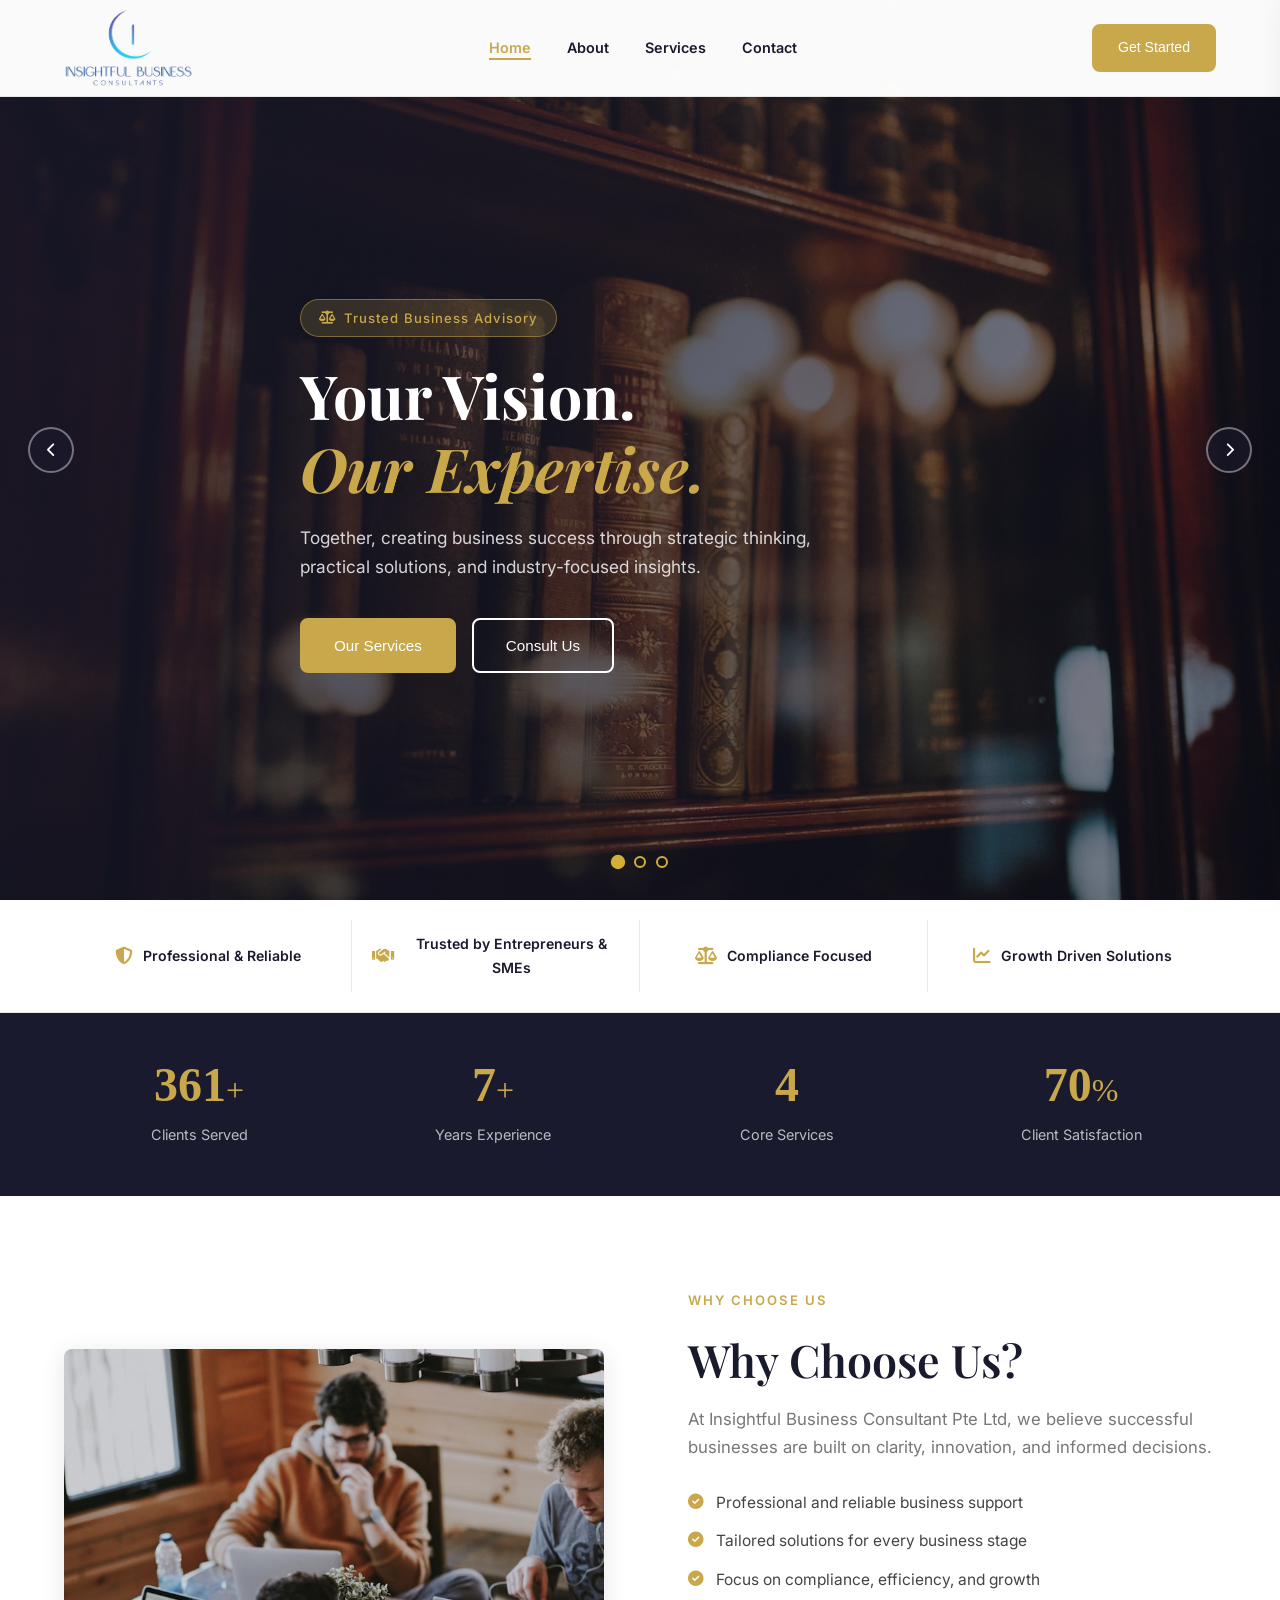
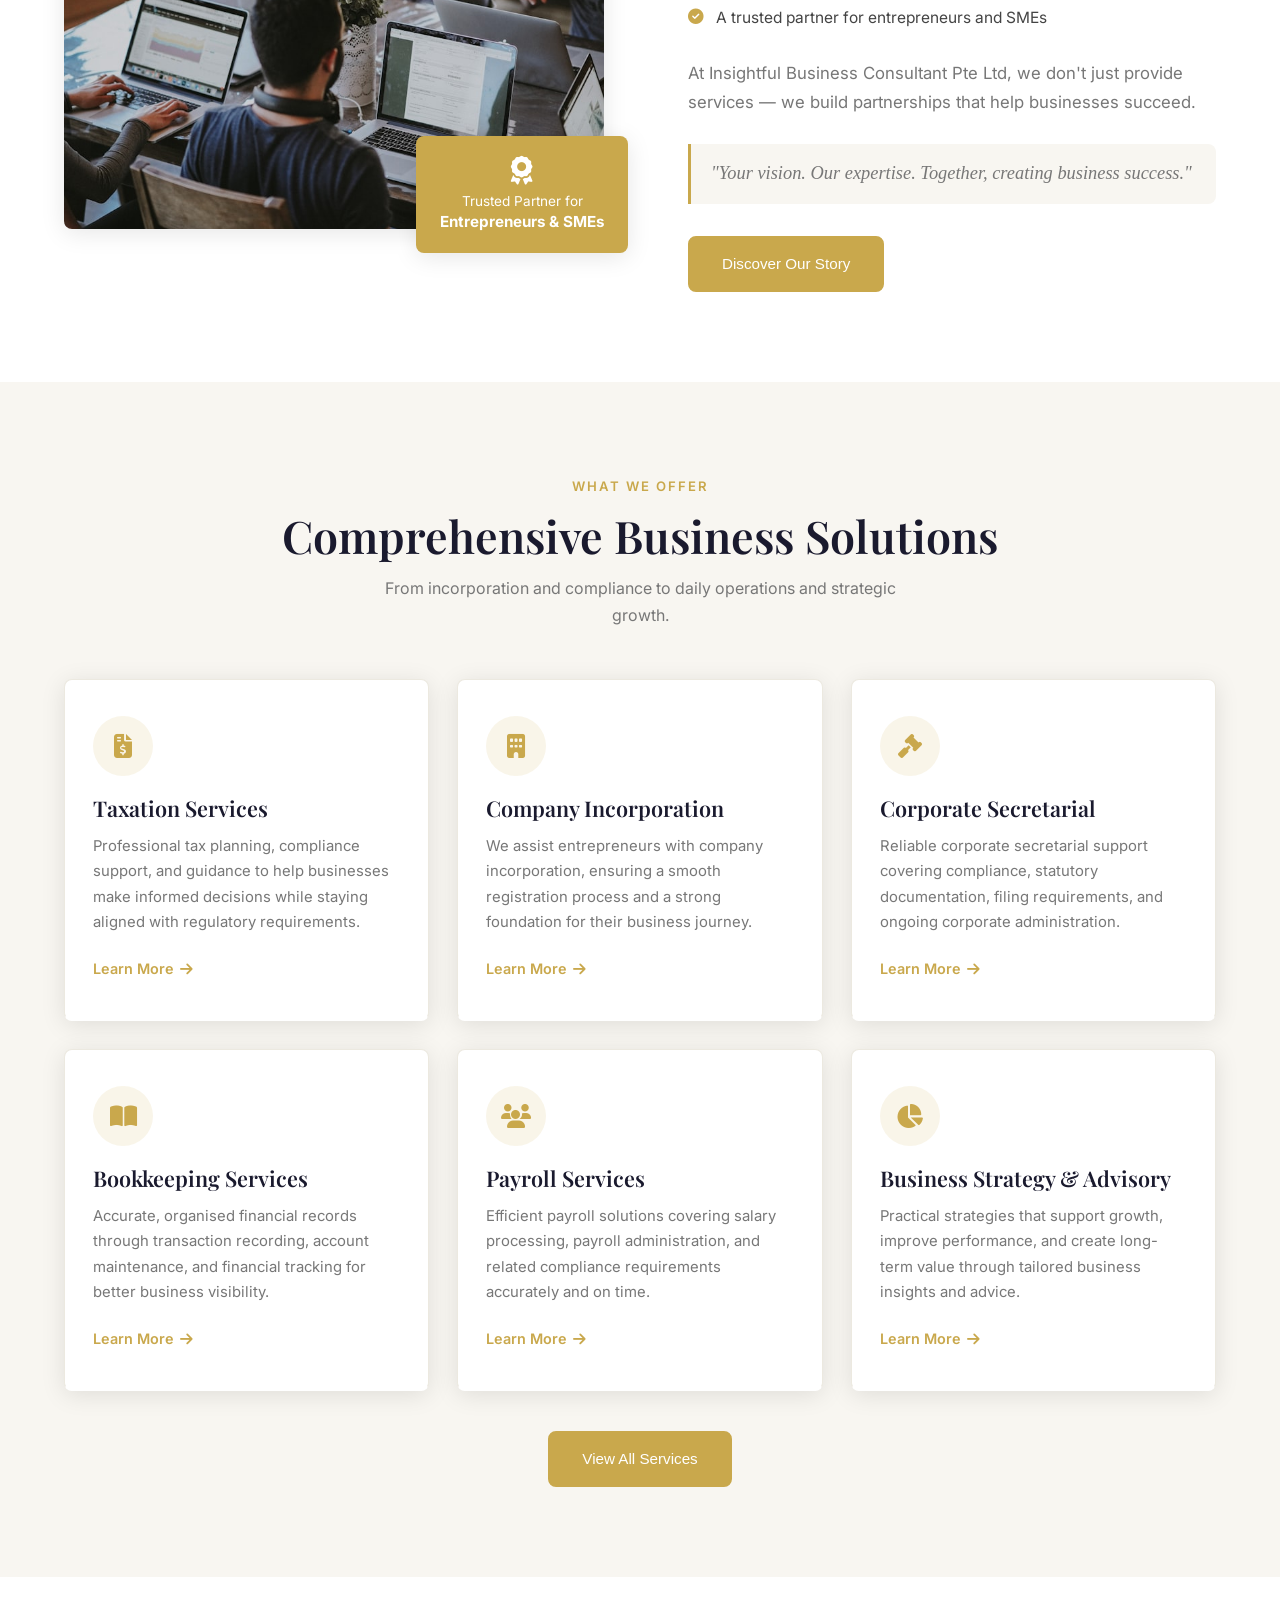
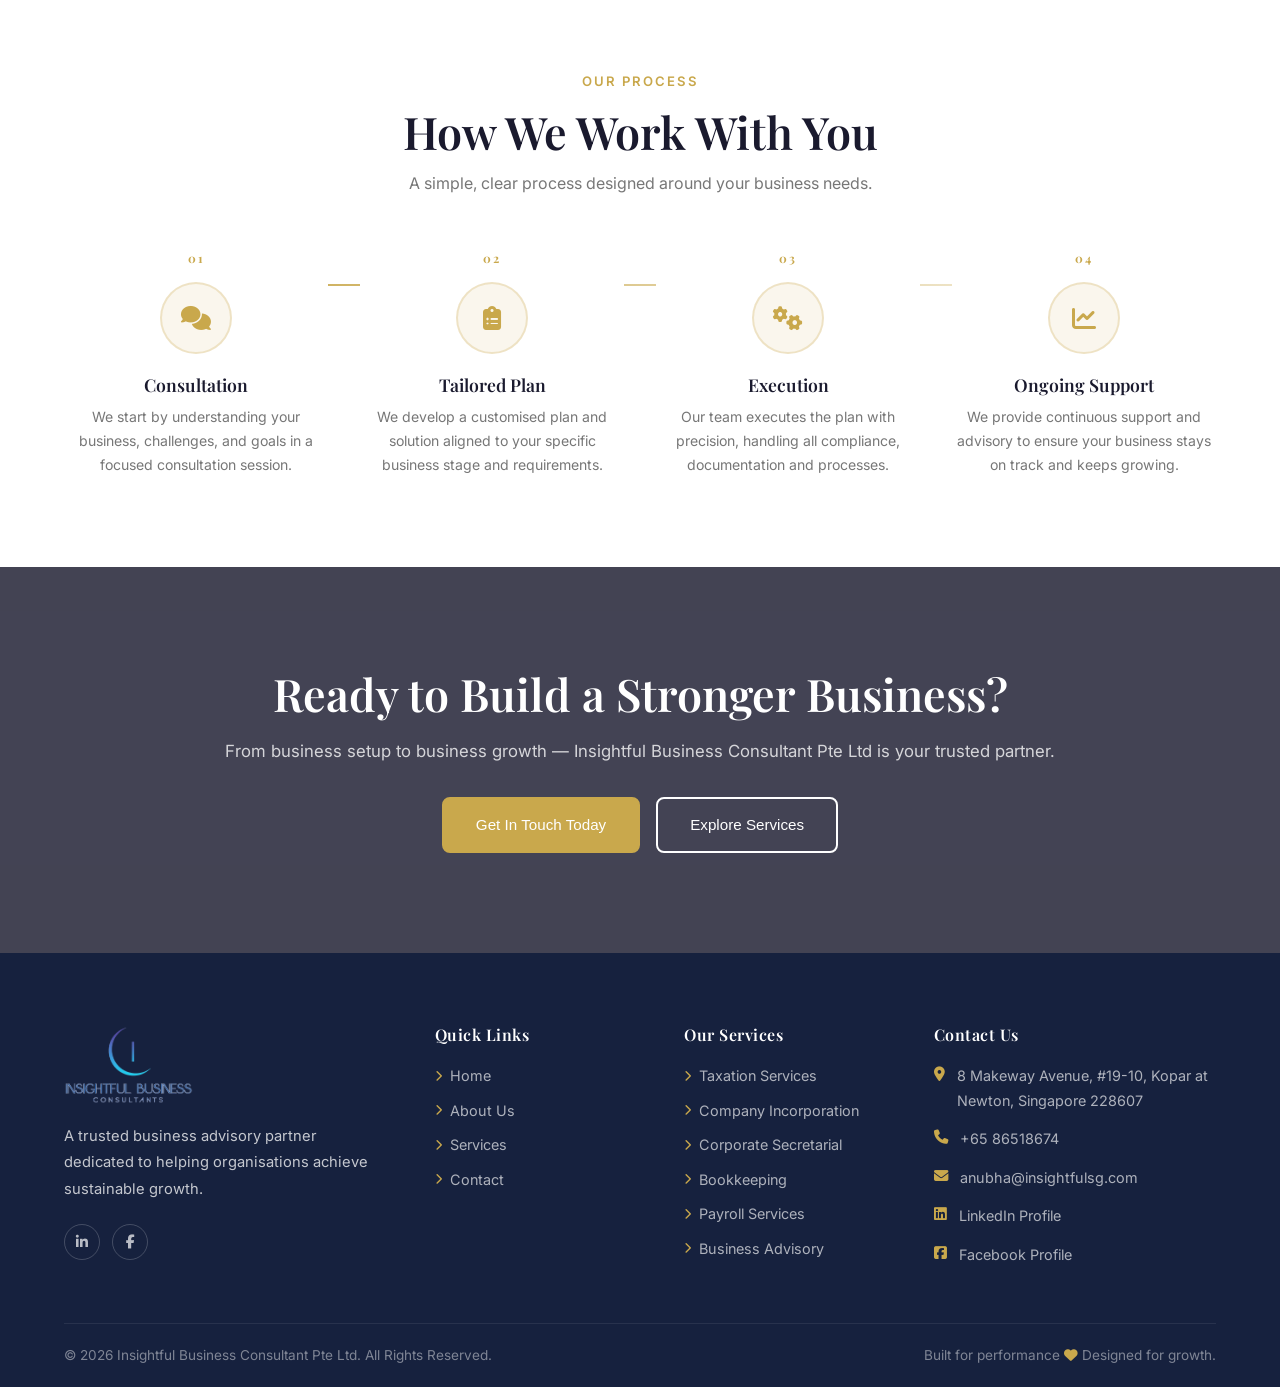
==== index.html @ 90171d48 "Add files via upload" ====
<!DOCTYPE html>
<html lang="en">
    <head>
        <meta charset="UTF-8">
        <meta name="viewport" content="width=device-width, initial-scale=1.0">
        <!-- Primary Meta Tags -->
        <title>Insightful Business Consultant | Corporate Strategy & Advisory
            Singapore</title>
        <meta name="description"
            content="Insightful Business Consultant Pte Ltd provides expert financial planning, corporate strategy, and business advisory services to grow your enterprise.">
        <meta name="keywords"
            content="Business Consultant Singapore, Corporate Advisory, Financial Strategy, Insightful Business Consultant, Singapore Consulting Firm">
        <meta name="robots" content="index, follow">
        <meta name="language" content="English">

        <!-- Canonical URL (Prevents duplicate content issues) -->
        <link rel="canonical" href="https://insightfulsg.com" />

        <!-- Open Graph / Facebook Meta Tags (Controls how your link looks when shared on social media) -->
        <meta property="og:type" content="website">
        <meta property="og:url" content="https://insightfulsg.com">
        <meta property="og:title"
            content="Insightful Business Consultant | Corporate Strategy & Advisory Singapore">
        <meta property="og:description"
            content="Expert financial planning, corporate strategy, and business advisory services tailored to scale your enterprise in Singapore.">
        <meta property="og:image"
            content="https://insightfulsg.comimages/meta-share-image.jpg">

        <!-- Twitter Meta Tags -->
        <meta property="twitter:card" content="summary_large_image">
        <meta property="twitter:url" content="https://insightfulsg.com">
        <meta property="twitter:title"
            content="Insightful Business Consultant | Corporate Strategy & Advisory Singapore">
        <meta property="twitter:description"
            content="Expert financial planning, corporate strategy, and business advisory services tailored to scale your enterprise in Singapore.">
        <meta property="twitter:image"
            content="https://insightfulsg.comimages/meta-share-image.jpg">
        <!-- Favicon -->
        <link rel="icon" type="image/x-icon" href="images/favicon.ico">

        <!-- PNG Favicons -->
        <link rel="icon" type="image/png" sizes="32x32"
            href="images/favicon.png">

        <!-- Apple Touch Icon -->
        <link rel="apple-touch-icon" sizes="180x180"
            href="images/favicon.png">

        <link rel="preconnect" href="https://fonts.googleapis.com">
        <link rel="preconnect" href="https://fonts.gstatic.com" crossorigin>
        <link
            href="https://fonts.googleapis.com/css2?family=Inter:wght@300;400;500;600;700&family=Playfair+Display:ital,wght@0,600;0,700;1,600&display=swap"
            rel="stylesheet">
        <link rel="stylesheet"
            href="https://cdnjs.cloudflare.com/ajax/libs/font-awesome/6.5.0/css/all.min.css">
        <link rel="stylesheet"
            href="css/slick.css">
        <!-- AOS - Animate On Scroll CSS -->
        <link rel="stylesheet"
            href="css/aos.css">
        <link rel="stylesheet" href="css/style.css">
        <link rel="stylesheet" href="css/responsive.css">
    </head>
    <body>

        <!-- ===== HEADER ===== -->
        <header class="site-header" id="siteHeader" data-aos="fade-down"
            data-aos-duration="600" data-aos-once="true">
            <div class="container header-inner">
                <a href="index.html" class="logo">
                    <img src="images/logo.png"
                        alt="Insightful Business Consultant"
                        onerror="this.style.display='none'; this.nextElementSibling.style.display='flex'">
                    <span
                        class="logo-text-fallback">Insightful<span>BC</span></span>
                </a>
                <nav class="main-nav" id="mainNav">
                    <ul class="nav-list">
                        <li><a href="index.html"
                                class="nav-link active">Home</a></li>
                        <li><a href="about.html" class="nav-link">About</a></li>
                        <li><a href="services.html"
                                class="nav-link">Services</a></li>
                        <li><a href="contact.html"
                                class="nav-link">Contact</a></li>
                    </ul>
                </nav>
                <a href="contact.html" class="btn btn-primary header-cta">Get
                    Started</a>
                <button class="hamburger" id="hamburger"
                    aria-label="Toggle menu">
                    <span></span><span></span><span></span>
                </button>
            </div>
            <div class="mobile-nav-overlay" id="mobileNavOverlay"></div>
            <nav class="mobile-nav" id="mobileNav">
                <button class="mobile-nav-close" id="mobileNavClose"><i
                        class="fa fa-times"></i></button>
                <ul class="mobile-nav-list">
                    <li><a href="index.html" class="active">Home</a></li>
                    <li><a href="about.html">About</a></li>
                    <li><a href="services.html">Services</a></li>
                    <li><a href="contact.html">Contact</a></li>
                </ul>
                <a href="contact.html" class="btn btn-primary mobile-cta">Get
                    Started</a>
            </nav>
        </header>

        <main>

            <!-- ===== HERO ===== -->
            <section class="hero-section">
                <div class="hero-slider" id="heroSlider">
                    <div class="hero-slide"
                        style="background-image: url('images/hero-slide-1-business-advisory.jpg');">
                        <div class="hero-overlay"></div>
                        <div class="container hero-content">
                            <span class="hero-badge" data-aos="fade-down"
                                data-aos-duration="800"><i
                                    class="fa fa-balance-scale"></i> Trusted
                                Business Advisory</span>
                            <h1 data-aos="fade-up" data-aos-duration="800"
                                data-aos-delay="100">Your Vision.<br><em>Our
                                    Expertise.</em></h1>
                            <p data-aos="fade-up" data-aos-duration="800"
                                data-aos-delay="200">Together, creating business
                                success through
                                strategic thinking, practical solutions, and
                                industry-focused insights.</p>
                            <div class="hero-btns" data-aos="fade-up"
                                data-aos-duration="800" data-aos-delay="300">
                                <a href="services.html"
                                    class="btn btn-primary">Our Services</a>
                                <a href="contact.html"
                                    class="btn btn-outline">Consult Us</a>
                            </div>
                        </div>
                    </div>
                    <div class="hero-slide"
                        style="background-image: url('images/hero-slide-2-team-meeting.jpg');">
                        <div class="hero-overlay"></div>
                        <div class="container hero-content">
                            <span class="hero-badge" data-aos="fade-down"
                                data-aos-duration="800"><i
                                    class="fa fa-handshake"></i> Compliance
                                &amp; Growth</span>
                            <h1 data-aos="fade-up" data-aos-duration="800"
                                data-aos-delay="100">Transforming
                                Insights<br><em>Into
                                    Strategies.</em></h1>
                            <p data-aos="fade-up" data-aos-duration="800"
                                data-aos-delay="200">From business setup to
                                strategic growth &mdash;
                                we are your trusted partner every step of the
                                way.</p>
                            <div class="hero-btns" data-aos="fade-up"
                                data-aos-duration="800" data-aos-delay="300">
                                <a href="about.html"
                                    class="btn btn-primary">About Us</a>
                                <a href="contact.html"
                                    class="btn btn-outline">Get In Touch</a>
                            </div>
                        </div>
                    </div>
                    <div class="hero-slide"
                        style="background-image: url('images/hero-slide-3-entrepreneur.jpg');">
                        <div class="hero-overlay"></div>
                        <div class="container hero-content">
                            <span class="hero-badge" data-aos="fade-down"
                                data-aos-duration="800"><i
                                    class="fa fa-chart-line"></i> SME
                                Specialists</span>
                            <h1 data-aos="fade-up" data-aos-duration="800"
                                data-aos-delay="100">Built for
                                Entrepreneurs<br><em>&amp;
                                    SMEs.</em></h1>
                            <p data-aos="fade-up" data-aos-duration="800"
                                data-aos-delay="200">Tailored solutions for
                                every business stage
                                &mdash; compliance, efficiency, and growth in
                                one place.</p>
                            <div class="hero-btns" data-aos="fade-up"
                                data-aos-duration="800" data-aos-delay="300">
                                <a href="services.html"
                                    class="btn btn-primary">Explore Services</a>
                                <a href="about.html"
                                    class="btn btn-outline">Learn More</a>
                            </div>
                        </div>
                    </div>
                </div>
            </section>

            <!-- ===== TRUST BAR ===== -->
            <section class="trust-bar" data-aos="fade-up"
                data-aos-duration="600">
                <div class="container trust-bar-grid">
                    <div class="trust-item" data-aos="fade-up"
                        data-aos-duration="700">
                        <i class="fa fa-shield-halved"></i>
                        <span>Professional &amp; Reliable</span>
                    </div>
                    <div class="trust-item" data-aos="fade-up"
                        data-aos-duration="700" data-aos-delay="100">
                        <i class="fa fa-handshake"></i>
                        <span>Trusted by Entrepreneurs &amp; SMEs</span>
                    </div>
                    <div class="trust-item" data-aos="fade-up"
                        data-aos-duration="700" data-aos-delay="200">
                        <i class="fa fa-scale-balanced"></i>
                        <span>Compliance Focused</span>
                    </div>
                    <div class="trust-item" data-aos="fade-up"
                        data-aos-duration="700" data-aos-delay="300">
                        <i class="fa fa-chart-line"></i>
                        <span>Growth Driven Solutions</span>
                    </div>
                </div>
            </section>

            <!-- ===== STATS ===== -->
            <section class="stats-bar">
                <div class="container stats-grid">
                    <div class="stat-item" data-aos="zoom-in"
                        data-aos-duration="700">
                        <span class="stat-num" data-count="500">0</span><span
                            class="stat-suffix">+</span>
                        <p>Clients Served</p>
                    </div>
                    <div class="stat-item" data-aos="zoom-in"
                        data-aos-duration="700" data-aos-delay="100">
                        <span class="stat-num" data-count="10">0</span><span
                            class="stat-suffix">+</span>
                        <p>Years Experience</p>
                    </div>
                    <div class="stat-item" data-aos="zoom-in"
                        data-aos-duration="700" data-aos-delay="200">
                        <span class="stat-num" data-count="6">0</span><span
                            class="stat-suffix"></span>
                        <p>Core Services</p>
                    </div>
                    <div class="stat-item" data-aos="zoom-in"
                        data-aos-duration="700" data-aos-delay="300">
                        <span class="stat-num" data-count="98">0</span><span
                            class="stat-suffix">%</span>
                        <p>Client Satisfaction</p>
                    </div>
                </div>
            </section>

            <!-- ===== WHY US ===== -->
            <section class="why-section section-pad">
                <div class="container why-grid">
                    <div class="why-image-col" data-aos="fade-right"
                        data-aos-duration="900">
                        <div class="img-frame">
                            <img src="images/why-choose-us-team.jpg"
                                alt="Why Choose Insightful BC">
                            <div class="img-badge-card">
                                <i class="fa fa-award"></i>
                                <p>Trusted Partner for<br><strong>Entrepreneurs
                                        &amp; SMEs</strong></p>
                            </div>
                        </div>
                    </div>
                    <div class="why-content-col" data-aos="fade-left"
                        data-aos-duration="900">
                        <span class="section-label">Why Choose Us</span>
                        <h2>Why Choose Us?</h2>
                        <p class="lead-text">At Insightful Business Consultant
                            Pte Ltd, we believe successful businesses are built
                            on clarity, innovation, and informed decisions.</p>
                        <ul class="why-list">
                            <li><i class="fa fa-check-circle"></i> Professional
                                and reliable business support</li>
                            <li><i class="fa fa-check-circle"></i> Tailored
                                solutions for every business stage</li>
                            <li><i class="fa fa-check-circle"></i> Focus on
                                compliance, efficiency, and growth</li>
                            <li><i class="fa fa-check-circle"></i> A trusted
                                partner for entrepreneurs and SMEs</li>
                        </ul>
                        <p class="lead-text">At Insightful Business Consultant
                            Pte Ltd, we don't just provide services &mdash; we
                            build partnerships that help businesses succeed.</p>
                        <blockquote
                            class="home-quote">"Your vision. Our expertise. Together, creating business success."</blockquote>
                        <a href="about.html" class="btn btn-primary">Discover
                            Our Story</a>
                    </div>
                </div>
            </section>

            <!-- ===== SERVICES ===== -->
            <section class="services-preview section-pad bg-light">
                <div class="container">
                    <div class="section-header text-center" data-aos="fade-up"
                        data-aos-duration="800">
                        <span class="section-label">What We Offer</span>
                        <h2>Comprehensive Business Solutions</h2>
                        <p>From incorporation and compliance to daily operations
                            and strategic growth.</p>
                    </div>
                    <div class="services-grid">
                        <div class="service-card" data-aos="fade-up"
                            data-aos-duration="700">
                            <div class="service-icon"><i
                                    class="fa fa-file-invoice-dollar"></i></div>
                            <h3>Taxation Services</h3>
                            <p>Professional tax planning, compliance support,
                                and guidance to help businesses make informed
                                decisions while staying aligned with regulatory
                                requirements.</p>
                            <a href="services.html#taxation"
                                class="card-link">Learn More <i
                                    class="fa fa-arrow-right"></i></a>
                        </div>
                        <div class="service-card" data-aos="fade-up"
                            data-aos-duration="700" data-aos-delay="100">
                            <div class="service-icon"><i
                                    class="fa fa-building"></i></div>
                            <h3>Company Incorporation</h3>
                            <p>We assist entrepreneurs with company
                                incorporation, ensuring a smooth registration
                                process and a strong foundation for their
                                business journey.</p>
                            <a href="services.html#incorporation"
                                class="card-link">Learn More <i
                                    class="fa fa-arrow-right"></i></a>
                        </div>
                        <div class="service-card" data-aos="fade-up"
                            data-aos-duration="700" data-aos-delay="200">
                            <div class="service-icon"><i
                                    class="fa fa-gavel"></i></div>
                            <h3>Corporate Secretarial</h3>
                            <p>Reliable corporate secretarial support covering
                                compliance, statutory documentation, filing
                                requirements, and ongoing corporate
                                administration.</p>
                            <a href="services.html#secretarial"
                                class="card-link">Learn More <i
                                    class="fa fa-arrow-right"></i></a>
                        </div>
                        <div class="service-card" data-aos="fade-up"
                            data-aos-duration="700" data-aos-delay="300">
                            <div class="service-icon"><i
                                    class="fa fa-book-open"></i></div>
                            <h3>Bookkeeping Services</h3>
                            <p>Accurate, organised financial records through
                                transaction recording, account maintenance, and
                                financial tracking for better business
                                visibility.</p>
                            <a href="services.html#bookkeeping"
                                class="card-link">Learn More <i
                                    class="fa fa-arrow-right"></i></a>
                        </div>
                        <div class="service-card" data-aos="fade-up"
                            data-aos-duration="700" data-aos-delay="400">
                            <div class="service-icon"><i
                                    class="fa fa-users"></i></div>
                            <h3>Payroll Services</h3>
                            <p>Efficient payroll solutions covering salary
                                processing, payroll administration, and related
                                compliance requirements accurately and on
                                time.</p>
                            <a href="services.html#payroll"
                                class="card-link">Learn More <i
                                    class="fa fa-arrow-right"></i></a>
                        </div>
                        <div class="service-card" data-aos="fade-up"
                            data-aos-duration="700" data-aos-delay="500">
                            <div class="service-icon"><i
                                    class="fa fa-chart-pie"></i></div>
                            <h3>Business Strategy &amp; Advisory</h3>
                            <p>Practical strategies that support growth, improve
                                performance, and create long-term value through
                                tailored business insights and advice.</p>
                            <a href="services.html#advisory"
                                class="card-link">Learn More <i
                                    class="fa fa-arrow-right"></i></a>
                        </div>
                    </div>
                    <div class="text-center mt-40" data-aos="fade-up"
                        data-aos-duration="700">
                        <a href="services.html" class="btn btn-primary">View All
                            Services</a>
                    </div>
                </div>
            </section>

            <!-- ===== HOW IT WORKS ===== -->
            <section class="how-section section-pad">
                <div class="container">
                    <div class="section-header text-center" data-aos="fade-up"
                        data-aos-duration="800">
                        <span class="section-label">Our Process</span>
                        <h2>How We Work With You</h2>
                        <p>A simple, clear process designed around your business
                            needs.</p>
                    </div>
                    <div class="steps-grid">
                        <div class="step-item" data-aos="fade-up"
                            data-aos-duration="700">
                            <div class="step-num">01</div>
                            <i class="fa fa-comments"></i>
                            <h3>Consultation</h3>
                            <p>We start by understanding your business,
                                challenges, and goals in a focused consultation
                                session.</p>
                        </div>
                        <div class="step-item" data-aos="fade-up"
                            data-aos-duration="700" data-aos-delay="100">
                            <div class="step-num">02</div>
                            <i class="fa fa-clipboard-list"></i>
                            <h3>Tailored Plan</h3>
                            <p>We develop a customised plan and solution aligned
                                to your specific business stage and
                                requirements.</p>
                        </div>
                        <div class="step-item" data-aos="fade-up"
                            data-aos-duration="700" data-aos-delay="200">
                            <div class="step-num">03</div>
                            <i class="fa fa-cogs"></i>
                            <h3>Execution</h3>
                            <p>Our team executes the plan with precision,
                                handling all compliance, documentation and
                                processes.</p>
                        </div>
                        <div class="step-item" data-aos="fade-up"
                            data-aos-duration="700" data-aos-delay="300">
                            <div class="step-num">04</div>
                            <i class="fa fa-chart-line"></i>
                            <h3>Ongoing Support</h3>
                            <p>We provide continuous support and advisory to
                                ensure your business stays on track and keeps
                                growing.</p>
                        </div>
                    </div>
                </div>
            </section>

            <!-- ===== CTA BANNER ===== -->
            <section class="cta-banner">
                <div class="cta-overlay"></div>
                <div class="container cta-content" data-aos="zoom-in"
                    data-aos-duration="800">
                    <h2>Ready to Build a Stronger Business?</h2>
                    <p>From business setup to business growth &mdash; Insightful
                        Business Consultant Pte Ltd is your trusted partner.</p>
                    <div class="cta-btns">
                        <a href="contact.html" class="btn btn-primary">Get In
                            Touch Today</a>
                        <a href="services.html" class="btn btn-outline">Explore
                            Services</a>
                    </div>
                </div>
            </section>

        </main>

        <!-- ===== FOOTER ===== -->
        <footer class="site-footer">
            <div class="container footer-grid">
                <div class="footer-col footer-about" data-aos="fade-up"
                    data-aos-duration="700">
                    <a href="index.html" class="footer-logo">
                        <img src="images/logo.png" alt="Insightful BC"
                            onerror="this.style.display='none'; this.nextElementSibling.style.display='inline'">
                        <span class="logo-text-fallback"
                            style="display:none">Insightful<span>BC</span></span>
                    </a>
                    <p>A trusted business advisory partner dedicated to helping
                        organisations achieve sustainable growth.</p>
                    <div class="social-links">
                        <a
                            href="https://www.linkedin.com/in/anubha-jain-bajoria"
                            target="_blank" rel="noopener"><i
                                class="fab fa-linkedin-in"></i></a>
                        <a
                            href="#"
                            target="_blank" rel="noopener"><i
                                class="fab fa-facebook-f"></i></a>
                    </div>
                </div>
                <div class="footer-col" data-aos="fade-up"
                    data-aos-duration="700" data-aos-delay="100">
                    <h4>Quick Links</h4>
                    <ul>
                        <li><a href="index.html"><i
                                    class="fa fa-chevron-right"></i>
                                Home</a></li>
                        <li><a href="about.html"><i
                                    class="fa fa-chevron-right"></i> About
                                Us</a></li>
                        <li><a href="services.html"><i
                                    class="fa fa-chevron-right"></i>
                                Services</a></li>
                        <li><a href="contact.html"><i
                                    class="fa fa-chevron-right"></i>
                                Contact</a></li>
                    </ul>
                </div>
                <div class="footer-col" data-aos="fade-up"
                    data-aos-duration="700" data-aos-delay="200">
                    <h4>Our Services</h4>
                    <ul>
                        <li><a href="services.html#taxation"><i
                                    class="fa fa-chevron-right"></i> Taxation
                                Services</a></li>
                        <li><a href="services.html#incorporation"><i
                                    class="fa fa-chevron-right"></i> Company
                                Incorporation</a></li>
                        <li><a href="services.html#secretarial"><i
                                    class="fa fa-chevron-right"></i> Corporate
                                Secretarial</a></li>
                        <li><a href="services.html#bookkeeping"><i
                                    class="fa fa-chevron-right"></i>
                                Bookkeeping</a></li>
                        <li><a href="services.html#payroll"><i
                                    class="fa fa-chevron-right"></i> Payroll
                                Services</a></li>
                        <li><a href="services.html#advisory"><i
                                    class="fa fa-chevron-right"></i> Business
                                Advisory</a></li>
                    </ul>
                </div>
                <div class="footer-col" data-aos="fade-up"
                    data-aos-duration="700" data-aos-delay="300">
                    <h4>Contact Us</h4>
                    <ul class="contact-list">
                        <li><i class="fa fa-map-marker-alt"></i> 8 Makeway
                            Avenue, #19-10, Kopar at Newton, Singapore
                            228607</li>
                        <li><i class="fa fa-phone"></i> <a
                                href="tel:+6599999999">+65 86518674</a></li>
                        <li><i class="fa fa-envelope"></i> <a
                                href="mailto:anubha@insightfulsg.com">anubha@insightfulsg.com</a></li>
                        <li><i class="fab fa-linkedin"></i> <a
                                href="https://www.linkedin.com/in/anubha-jain-bajoria"
                                target="_blank" rel="noopener">LinkedIn
                                Profile</a></li>
                        <li><i class="fab fa-facebook-square"></i> <a
                                href="#"
                                target="_blank" rel="noopener">Facebook
                                Profile</a></li>
                    </ul>
                </div>
            </div>
            <div class="footer-bottom">
                <div class="container footer-bottom-inner">
                    <p>&copy; 2026 Insightful Business Consultant Pte Ltd. All
                        Rights Reserved.</p>
                    <p>Built for performance <i class="fa fa-heart"
                            style="color:#c9a84c"></i> Designed for growth.</p>
                </div>
            </div>
        </footer>

        <a href="#" class="back-to-top" id="backToTop"><i
                class="fa fa-chevron-up"></i></a>

        <script src="https://code.jquery.com/jquery-3.7.1.min.js"></script>
        <script
            src="js/slick.min.js"></script>
        <!-- AOS - Animate On Scroll JS -->
        <script
            src="js/aos.js"></script>

        <script src="js/custom.js"></script>
    </body>
</html>
---- css/style.css ----
/* ===== RESET & BASE ===== */
*, *::before, *::after { box-sizing: border-box; margin: 0; padding: 0; }

:root {
    --gold: #c9a84c;
    --gold-dark: #a8862e;
    --dark: #1a1a2e;
    --dark2: #16213e;
    --text: #444;
    --text-light: #777;
    --bg-light: #f8f6f1;
    --white: #fff;
    --radius: 8px;
    --transition: 0.3s ease;
    --shadow: 0 4px 24px rgba(0,0,0,0.10);
}

html { scroll-behavior: smooth; }

body {
    font-family: 'DM Sans', sans-serif;
    color: var(--text);
    background: var(--white);
    line-height: 1.7;
    font-size: 16px;
}

h1, h2, h3, h4 {
    font-family: 'Cormorant Garamond', serif;
    color: var(--dark);
    line-height: 1.2;
}

h1 { font-size: clamp(2.2rem, 5vw, 3.8rem); font-weight: 700; }
h2 { font-size: clamp(1.8rem, 3.5vw, 2.8rem); font-weight: 600; }
h3 { font-size: 1.35rem; font-weight: 600; }
h4 { font-size: 1.1rem; font-weight: 600; }

em { font-style: italic; color: var(--gold); }

a { text-decoration: none; color: inherit; transition: color var(--transition); }

ul { list-style: none; }

img { max-width: 100%; display: block; }

.container {
    width: 90%;
    max-width: 1200px;
    margin: 0 auto;
}

.section-pad { padding: 90px 0; }
.bg-light { background: var(--bg-light); }
.text-center { text-align: center; }
.mt-40 { margin-top: 40px; }

/* ===== BUTTONS ===== */
.btn {
    display: inline-block;
    padding: 13px 32px;
    border-radius: var(--radius);
    font-family: 'DM Sans', sans-serif;
    font-weight: 500;
    font-size: 0.95rem;
    cursor: pointer;
    transition: all var(--transition);
    border: 2px solid transparent;
}

.btn-primary {
    background: var(--gold);
    color: var(--white);
    border-color: var(--gold);
}
.btn-primary:hover {
    background: var(--gold-dark);
    border-color: var(--gold-dark);
}

.btn-outline {
    background: transparent;
    color: var(--white);
    border-color: var(--white);
}
.btn-outline:hover {
    background: var(--white);
    color: var(--dark);
}

/* ===== SECTION HEADER ===== */
.section-label {
    display: inline-block;
    font-size: 0.82rem;
    font-weight: 600;
    letter-spacing: 2px;
    text-transform: uppercase;
    color: var(--gold);
    margin-bottom: 12px;
}

.section-header { margin-bottom: 50px; }
.section-header p { color: var(--text-light); max-width: 560px; margin: 12px auto 0; }

/* ===== HEADER ===== */
.site-header {
    position: fixed;
    top: 0; left: 0; right: 0;
    z-index: 1000;
    background: rgba(26,26,46,0.97);
    backdrop-filter: blur(8px);
    transition: box-shadow var(--transition);
}
.site-header.scrolled { box-shadow: 0 2px 20px rgba(0,0,0,0.25); }

.header-inner {
    display: flex;
    align-items: center;
    justify-content: space-between;
    height: 96px;
    gap: 24px;
}

/* Logo */
.logo { display: flex; align-items: center; gap: 10px; }
.logo img { height: 80px; width: auto; border-radius: 6px; }
.logo-text-fallback {
    display: none;
    font-family: 'Cormorant Garamond', serif;
    font-size: 1.5rem;
    font-weight: 700;
    color: var(--white);
    letter-spacing: 1px;
}
.logo-text-fallback span { color: var(--gold); }

/* Nav */
.main-nav { flex: 1; display: flex; justify-content: center; }
.nav-list { display: flex; gap: 36px; }
.nav-link {
    color: rgba(255,255,255,0.82);
    font-size: 0.95rem;
    font-weight: 500;
    padding-bottom: 4px;
    position: relative;
}
.nav-link::after {
    content: '';
    position: absolute;
    bottom: 0; left: 0;
    width: 0; height: 2px;
    background: var(--gold);
    transition: width var(--transition);
}
.nav-link:hover, .nav-link.active { color: var(--white); }
.nav-link:hover::after, .nav-link.active::after { width: 100%; }

.header-cta { padding: 10px 24px; font-size: 0.88rem; }

/* Hamburger */
.hamburger {
    display: none;
    flex-direction: column;
    gap: 5px;
    background: none;
    border: none;
    cursor: pointer;
    padding: 4px;
}
.hamburger span {
    display: block;
    width: 26px; height: 2px;
    background: var(--white);
    border-radius: 2px;
    transition: all var(--transition);
}

/* Mobile Nav */
.mobile-nav-overlay {
    display: none;
    position: fixed;
    inset: 0;
    background: rgba(0,0,0,0.55);
    z-index: 1099;
}
.mobile-nav-overlay.active { display: block; }

.mobile-nav {
    position: fixed;
    top: 0; right: -320px;
    width: 300px; height: 100vh;
    background: var(--dark);
    z-index: 1100;
    padding: 60px 32px 40px;
    display: flex;
    flex-direction: column;
    gap: 28px;
    transition: right var(--transition);
    overflow-y: auto;
}
.mobile-nav.open { right: 0; }

.mobile-nav-close {
    position: absolute;
    top: 18px; right: 20px;
    background: none;
    border: none;
    color: var(--white);
    font-size: 1.3rem;
    cursor: pointer;
}

.mobile-nav-list { display: flex; flex-direction: column; gap: 20px; }
.mobile-nav-list a {
    color: rgba(255,255,255,0.82);
    font-size: 1.05rem;
    font-weight: 500;
}
.mobile-nav-list a.active,
.mobile-nav-list a:hover { color: var(--gold); }

.mobile-cta { align-self: flex-start; }

/* ===== HERO ===== */
.hero-section { position: relative; }

.hero-slider { position: relative; }

.hero-slide {
    height: 100vh;
    min-height: 600px;
    background-size: cover;
    background-position: center;
    position: relative;
    display: flex !important;
    align-items: center;
}

.hero-overlay {
    position: absolute;
    inset: 0;
    background: linear-gradient(120deg, rgba(26,26,46,0.82) 0%, rgba(26,26,46,0.45) 100%);
}

.hero-content {
    position: relative;
    z-index: 2;
    max-width: 680px;
    padding-top: 72px;
}

.hero-badge {
    display: inline-flex;
    align-items: center;
    gap: 8px;
    background: rgba(201,168,76,0.18);
    border: 1px solid rgba(201,168,76,0.5);
    color: var(--gold);
    font-size: 0.82rem;
    font-weight: 500;
    letter-spacing: 1px;
    padding: 7px 18px;
    border-radius: 50px;
    margin-bottom: 22px;
}

.hero-content h1 { color: var(--white); margin-bottom: 18px; }
.hero-content p { color: rgba(255,255,255,0.82); font-size: 1.08rem; margin-bottom: 36px; max-width: 520px; }

.hero-btns { display: flex; gap: 16px; flex-wrap: wrap; }

/* Slick dots override */
.hero-slider .slick-dots { bottom: 28px; }
.hero-slider .slick-dots li button:before { color: var(--white); font-size: 10px; opacity: 0.6; }
.hero-slider .slick-dots li.slick-active button:before { color: var(--gold); opacity: 1; }

.hero-slider .slick-dots {
    position: absolute;
    bottom: 30px;          /* Distance from bottom */
    left: 50%;
    transform: translateX(-50%);
    display: flex !important;
    justify-content: center;
    align-items: center;
    gap: 10px;
    width: auto;
    margin: 0;
    padding: 0;
    list-style: none;
    z-index: 10;
}

.hero-slider .slick-dots li {
    margin: 0;
}

.hero-slider .slick-dots li button {
    width: 12px;
    height: 12px;
    padding: 0;
    border: 2px solid #d4af37;
    border-radius: 50%;
    background: transparent;
    font-size: 0;
    cursor: pointer;
    transition: all .3s ease;
}

.hero-slider .slick-dots li button:before {
    display: none;
}

.hero-slider .slick-dots li.slick-active button {
    background: #d4af37;
    transform: scale(1.2);
}

/* ===== STATS BAR ===== */
.stats-bar {
    background: var(--dark);
    padding: 48px 0;
}

.stats-grid {
    display: grid;
    grid-template-columns: repeat(4, 1fr);
    gap: 24px;
    text-align: center;
}

.stat-item { color: var(--white); }
.stat-num {
    font-family: 'Cormorant Garamond', serif;
    font-size: 3rem;
    font-weight: 700;
    color: var(--gold);
    line-height: 1;
}
.stat-suffix {
    font-family: 'Cormorant Garamond', serif;
    font-size: 2rem;
    color: var(--gold);
}
.stat-item p { color: rgba(255,255,255,0.7); font-size: 0.9rem; margin-top: 6px; }

/* ===== WHY US ===== */
.why-grid {
    display: grid;
    grid-template-columns: 1fr 1fr;
    gap: 72px;
    align-items: center;
}

.img-frame { position: relative; border-radius: var(--radius); overflow: visible; }
.img-frame img {
    width: 100%;
    border-radius: var(--radius);
    box-shadow: var(--shadow);
    object-fit: cover;
    height: 480px;
}

.img-badge-card {
    position: absolute;
    bottom: -24px;
    right: -24px;
    background: var(--gold);
    color: var(--white);
    padding: 20px 24px;
    border-radius: var(--radius);
    text-align: center;
    box-shadow: var(--shadow);
}
.img-badge-card i { font-size: 1.8rem; margin-bottom: 8px; }
.img-badge-card p { font-size: 0.85rem; line-height: 1.4; }
.img-badge-card strong { font-size: 0.95rem; }

.why-content-col { padding-left: 12px; }
.why-content-col h2 { margin: 10px 0 18px; }
.lead-text { color: var(--text-light); font-size: 1.05rem; margin-bottom: 28px; }

.why-list { display: flex; flex-direction: column; gap: 12px; margin-bottom: 28px; }
.why-list li { display: flex; align-items: flex-start; gap: 12px; font-size: 0.97rem; }
.why-list li i { color: var(--gold); margin-top: 4px; flex-shrink: 0; }

.home-quote {
    border-left: 3px solid var(--gold);
    padding: 14px 20px;
    font-family: 'Cormorant Garamond', serif;
    font-style: italic;
    font-size: 1.15rem;
    color: var(--text-light);
    background: var(--bg-light);
    border-radius: 0 var(--radius) var(--radius) 0;
    margin-bottom: 32px;
}

/* ===== SERVICES PREVIEW ===== */
.services-grid {
    display: grid;
    grid-template-columns: repeat(3, 1fr);
    gap: 28px;
}

.service-card {
    background: var(--white);
    border-radius: var(--radius);
    padding: 36px 28px;
    box-shadow: var(--shadow);
    transition: transform var(--transition), box-shadow var(--transition);
    border-bottom: 3px solid transparent;
}
.service-card:hover {
    transform: translateY(-6px);
    box-shadow: 0 12px 36px rgba(0,0,0,0.13);
    border-bottom-color: var(--gold);
}

.service-icon {
    width: 60px; height: 60px;
    background: rgba(201,168,76,0.12);
    border-radius: 50%;
    display: flex;
    align-items: center;
    justify-content: center;
    margin-bottom: 20px;
}
.service-icon i { color: var(--gold); font-size: 1.5rem; }

.service-card h3 { margin-bottom: 12px; }
.service-card p { color: var(--text-light); font-size: 0.93rem; margin-bottom: 20px; }

.card-link {
    color: var(--gold);
    font-weight: 600;
    font-size: 0.9rem;
    display: inline-flex;
    align-items: center;
    gap: 6px;
    transition: gap var(--transition);
}
.card-link:hover { gap: 10px; }

/* ===== TESTIMONIALS ===== */
.testimonials-section { background: var(--white); }

.testimonials-slider { padding-bottom: 40px; }

.testimonial-card {
    background: var(--bg-light);
    border-radius: var(--radius);
    padding: 40px 36px;
    margin: 10px 14px;
    box-shadow: var(--shadow);
}

.quote-icon { color: var(--gold); font-size: 1.6rem; margin-bottom: 16px; }

.testimonial-card p { color: var(--text); font-size: 0.97rem; font-style: italic; margin-bottom: 24px; }

.client-info { display: flex; align-items: center; gap: 14px; }
.client-avatar {
    width: 46px; height: 46px;
    border-radius: 50%;
    background: var(--gold);
    color: var(--white);
    display: flex;
    align-items: center;
    justify-content: center;
    font-weight: 700;
    font-size: 0.9rem;
    flex-shrink: 0;
}
.client-info strong { display: block; font-size: 0.97rem; color: var(--dark); }
.client-info span { font-size: 0.82rem; color: var(--text-light); }

/* Slick dots for testimonials */
.testimonials-slider .slick-dots li button:before { color: var(--gold); }
.testimonials-slider .slick-dots li.slick-active button:before { color: var(--gold-dark); }

/* ===== CTA BANNER ===== */
.cta-banner {
    position: relative;
    background: url('https://images.unsplash.com/photo-1497366216548-37526070297c?w=1600&q=80') center/cover no-repeat;
    padding: 100px 0;
    text-align: center;
}

.cta-overlay {
    position: absolute;
    inset: 0;
    background: rgba(26,26,46,0.82);
}

.cta-content {
    position: relative;
    z-index: 2;
}
.cta-content h2 { color: var(--white); margin-bottom: 16px; }
.cta-content p { color: rgba(255,255,255,0.78); font-size: 1.05rem; margin-bottom: 32px; }

/* ===== FOOTER ===== */
.site-footer {
    background: var(--dark2);
    color: rgba(255,255,255,0.75);
    padding-top: 72px;
}

.footer-grid {
    display: grid;
    grid-template-columns: 1.6fr 1fr 1fr 1.4fr;
    gap: 48px;
    padding-bottom: 56px;
    border-bottom: 1px solid rgba(255,255,255,0.08);
}

.footer-logo { display: flex; align-items: center; gap: 10px; margin-bottom: 18px; }
.footer-logo img { height: 80px; width: auto; }

.footer-about p { font-size: 0.92rem; line-height: 1.8; margin-bottom: 22px; }

.social-links { display: flex; gap: 12px; }
.social-links a {
    width: 36px; height: 36px;
    border-radius: 50%;
    border: 1px solid rgba(255,255,255,0.2);
    display: flex;
    align-items: center;
    justify-content: center;
    color: rgba(255,255,255,0.7);
    font-size: 0.88rem;
    transition: all var(--transition);
}
.social-links a:hover { background: var(--gold); border-color: var(--gold); color: var(--white); }

.footer-col h4 { color: var(--white); margin-bottom: 20px; font-size: 1rem; letter-spacing: 0.5px; }
.footer-col ul { display: flex; flex-direction: column; gap: 10px; }
.footer-col ul li a {
    color: rgba(255,255,255,0.65);
    font-size: 0.9rem;
    display: flex;
    align-items: center;
    gap: 8px;
    transition: color var(--transition);
}
.footer-col ul li a i { font-size: 0.7rem; color: var(--gold); }
.footer-col ul li a:hover { color: var(--gold); }

.contact-list { display: flex; flex-direction: column; gap: 14px !important; }
.contact-list li {
    display: flex;
    align-items: flex-start;
    gap: 12px;
    font-size: 0.9rem;
    color: rgba(255,255,255,0.65);
}
.contact-list li i { color: var(--gold); margin-top: 3px; flex-shrink: 0; }
.contact-list li a { color: rgba(255,255,255,0.65); }
.contact-list li a:hover { color: var(--gold); }

.footer-bottom {
    padding: 20px 0;
}
.footer-bottom-inner {
    display: flex;
    justify-content: space-between;
    align-items: center;
    flex-wrap: wrap;
    gap: 8px;
}
.footer-bottom p { font-size: 0.85rem; color: rgba(255,255,255,0.45); }

/* ===== BACK TO TOP ===== */
.back-to-top {
    position: fixed;
    bottom: 32px; right: 32px;
    width: 44px; height: 44px;
    background: var(--gold);
    color: var(--white);
    border-radius: 50%;
    display: flex;
    align-items: center;
    justify-content: center;
    font-size: 0.9rem;
    opacity: 0;
    pointer-events: none;
    transition: opacity var(--transition), transform var(--transition);
    z-index: 999;
    box-shadow: 0 4px 14px rgba(201,168,76,0.4);
}
.back-to-top.visible { opacity: 1; pointer-events: auto; }
.back-to-top:hover { transform: translateY(-4px); }

/* ===== SLICK CUSTOM ARROWS ===== */
.slick-prev:before,
.slick-next:before {
    content: '' !important;
    font-size: 0 !important;
    display: none !important;
    width: 0 !important;
    height: 0 !important;
}

.slick-arrow {
    position: absolute;
    top: 50%;
    transform: translateY(-50%);
    z-index: 10;
    width: 46px; height: 46px;
    border-radius: 50%;
    border: 2px solid rgba(255,255,255,0.4);
    background: rgba(26,26,46,0.55);
    color: var(--white);
    font-size: 0.95rem;
    cursor: pointer;
    display: flex !important;
    align-items: center;
    justify-content: center;
    transition: all var(--transition);
    line-height: 1;
    padding: 0;
}
.slick-arrow i {
    font-size: 0.9rem;
    line-height: 1;
    display: block;
}
.slick-arrow:hover {
    background: var(--gold);
    border-color: var(--gold);
}
.slick-prev { left: 20px; }
.slick-next { right: 20px; }

/* Hero slider arrows */
.hero-slider .slick-prev { left: 28px; }
.hero-slider .slick-next { right: 28px; }

/* Testimonials arrows */
.testimonials-slider .slick-arrow {
    background: var(--bg-light);
    border-color: rgba(201,168,76,0.35);
    color: var(--gold);
    top: 50%;
}
.testimonials-slider .slick-arrow:hover {
    background: var(--gold);
    color: var(--white);
    border-color: var(--gold);
}
.testimonials-slider .slick-prev { left: -24px; }
.testimonials-slider .slick-next { right: -24px; }

/* Shared dots */
.slick-dots { bottom: -36px; }
.slick-dots li button:before {
    font-size: 10px;
    color: var(--gold);
    opacity: 0.4;
}
.slick-dots li.slick-active button:before {
    opacity: 1;
    color: var(--gold);
}

/* Testimonials section extra bottom padding for dots */
.testimonials-section .testimonials-slider { padding-bottom: 52px; }

/* ===== SLICK OVERRIDE ===== */
.slick-dotted.slick-slider { margin-bottom: 0; }

/* ===================================================
   ABOUT PAGE
   =================================================== */

/* ===== PAGE HERO (shared) ===== */
.page-hero {
    position: relative;
    height: 480px;
    background-size: cover;
    background-position: center;
    display: flex;
    align-items: flex-end;
    padding-bottom: 70px;
}
.page-hero-overlay {
    position: absolute;
    inset: 0;
    background: linear-gradient(to bottom, rgba(26,26,46,0.55) 0%, rgba(26,26,46,0.85) 100%);
}
.page-hero-content {
    position: relative;
    z-index: 2;
}
.page-hero-content h1 { color: var(--white); margin: 14px 0 20px; }

.breadcrumb {
    display: flex;
    align-items: center;
    gap: 10px;
    font-size: 0.88rem;
    color: rgba(255,255,255,0.6);
}
.breadcrumb a { color: var(--gold); }
.breadcrumb i { font-size: 0.65rem; }
.breadcrumb span { color: rgba(255,255,255,0.6); }

/* ===== ABOUT INTRO SPLIT ===== */
.about-split {
    display: grid;
    grid-template-columns: 1fr 1fr;
    gap: 80px;
    align-items: center;
}

.about-img-col .img-frame img {
    height: 520px;
    object-fit: cover;
    border-radius: var(--radius);
    box-shadow: 0 20px 60px rgba(0,0,0,0.15);
}

/* decorative corner accent */
.about-img-col .img-frame::before {
    content: '';
    position: absolute;
    top: -16px;
    left: -16px;
    width: 120px;
    height: 120px;
    border-top: 3px solid var(--gold);
    border-left: 3px solid var(--gold);
    border-radius: 4px 0 0 0;
    z-index: 0;
}
.about-img-col .img-frame::after {
    content: '';
    position: absolute;
    bottom: -16px;
    right: -16px;
    width: 120px;
    height: 120px;
    border-bottom: 3px solid var(--gold);
    border-right: 3px solid var(--gold);
    border-radius: 0 0 4px 0;
    z-index: 0;
}

.about-text-col { padding-left: 8px; }
.about-text-col h2 { margin: 10px 0 24px; }
.about-text-col p { color: var(--text-light); line-height: 1.9; margin-bottom: 18px; font-size: 0.97rem; }

.about-signature {
    margin: 28px 0 32px;
    border-left: 3px solid var(--gold);
    padding: 16px 22px;
    background: var(--bg-light);
    border-radius: 0 var(--radius) var(--radius) 0;
}
.about-signature blockquote {
    font-family: 'Cormorant Garamond', serif;
    font-style: italic;
    font-size: 1.2rem;
    color: var(--dark);
    line-height: 1.6;
}

/* ===== MISSION VISION VALUES ===== */
.mvv-grid {
    display: grid;
    grid-template-columns: repeat(3, 1fr);
    gap: 28px;
}

.mvv-card {
    background: var(--white);
    border-radius: var(--radius);
    padding: 44px 32px;
    text-align: center;
    box-shadow: var(--shadow);
    border-top: 3px solid transparent;
    transition: all var(--transition);
    position: relative;
    overflow: hidden;
}
.mvv-card::before {
    content: '';
    position: absolute;
    bottom: 0; left: 0; right: 0;
    height: 0;
    background: linear-gradient(180deg, transparent, rgba(201,168,76,0.05));
    transition: height var(--transition);
}
.mvv-card:hover { transform: translateY(-6px); border-top-color: var(--gold); box-shadow: 0 16px 48px rgba(0,0,0,0.12); }
.mvv-card:hover::before { height: 100%; }
.mvv-card.featured { border-top-color: var(--gold); background: var(--dark); }
.mvv-card.featured h3 { color: var(--white); }
.mvv-card.featured p { color: rgba(255,255,255,0.72); }
.mvv-card.featured .mvv-icon { background: rgba(201,168,76,0.2); }

.mvv-icon {
    width: 72px; height: 72px;
    border-radius: 50%;
    background: rgba(201,168,76,0.1);
    display: flex;
    align-items: center;
    justify-content: center;
    margin: 0 auto 22px;
}
.mvv-icon i { color: var(--gold); font-size: 1.7rem; }
.mvv-card h3 { margin-bottom: 14px; }
.mvv-card p { color: var(--text-light); font-size: 0.93rem; line-height: 1.8; }

/* ===== WHY CHOOSE (About page cards) ===== */
.why-choose { background: var(--white); }

.why-cards-grid {
    display: grid;
    grid-template-columns: repeat(4, 1fr);
    gap: 24px;
}

.why-card {
    position: relative;
    background: var(--bg-light);
    border-radius: var(--radius);
    padding: 40px 28px 32px;
    transition: all var(--transition);
    border-bottom: 3px solid transparent;
    overflow: hidden;
}
.why-card:hover {
    background: var(--white);
    box-shadow: 0 12px 40px rgba(0,0,0,0.10);
    border-bottom-color: var(--gold);
    transform: translateY(-4px);
}
.why-num {
    position: absolute;
    top: 20px; right: 22px;
    font-family: 'Cormorant Garamond', serif;
    font-size: 3.5rem;
    font-weight: 700;
    color: rgba(201,168,76,0.12);
    line-height: 1;
    transition: color var(--transition);
}
.why-card:hover .why-num { color: rgba(201,168,76,0.22); }
.why-card > i {
    font-size: 1.8rem;
    color: var(--gold);
    margin-bottom: 18px;
    display: block;
}
.why-card h3 { margin-bottom: 12px; font-size: 1.1rem; }
.why-card p { color: var(--text-light); font-size: 0.9rem; line-height: 1.7; }

/* ===== STATS SECTION (About page full-width) ===== */
.stats-section {
    position: relative;
    background-size: cover;
    background-position: center;
    background-attachment: fixed;
}
.stats-dark-overlay {
    position: absolute;
    inset: 0;
    background: rgba(22,33,62,0.88);
}
.stats-grid-full {
    position: relative;
    z-index: 2;
    display: grid;
    grid-template-columns: repeat(4, 1fr);
    gap: 32px;
    text-align: center;
}
.stat-full-item { color: var(--white); }
.stat-full-item .stat-num {
    font-family: 'Cormorant Garamond', serif;
    font-size: 3.5rem;
    font-weight: 700;
    color: var(--gold);
    line-height: 1;
    display: inline;
}
.stat-full-item .stat-suffix {
    font-family: 'Cormorant Garamond', serif;
    font-size: 2.5rem;
    color: var(--gold);
}
.stat-full-item p {
    color: rgba(255,255,255,0.7);
    font-size: 0.92rem;
    margin-top: 10px;
    letter-spacing: 1px;
    text-transform: uppercase;
    font-weight: 500;
}
.stat-full-item::after {
    content: '';
    display: block;
    width: 40px;
    height: 2px;
    background: var(--gold);
    margin: 12px auto 0;
    opacity: 0.5;
}

/* ===================================================
   SERVICES PAGE
   =================================================== */

/* ===== SERVICES INTRO ===== */
.services-intro { background: var(--white); }

.services-intro-inner {
    display: grid;
    grid-template-columns: 1fr 1fr;
    gap: 72px;
    align-items: start;
}

.services-intro-text h2 { margin: 10px 0 20px; }
.services-intro-text p { color: var(--text-light); line-height: 1.9; font-size: 0.97rem; }

/* Quick Nav */
.services-quick-nav {
    display: flex;
    flex-direction: column;
    gap: 4px;
    background: var(--bg-light);
    border-radius: var(--radius);
    padding: 8px;
    border: 1px solid rgba(201,168,76,0.15);
}
.sqn-item {
    display: flex;
    align-items: center;
    gap: 14px;
    padding: 13px 18px;
    border-radius: 6px;
    font-size: 0.92rem;
    font-weight: 500;
    color: var(--text);
    transition: all var(--transition);
    position: relative;
}
.sqn-item:hover {
    background: var(--white);
    color: var(--gold);
    box-shadow: 0 2px 12px rgba(0,0,0,0.07);
    padding-left: 22px;
}
.sqn-item i { color: var(--gold); font-size: 1rem; width: 20px; text-align: center; }
.sqn-num {
    font-family: 'Cormorant Garamond', serif;
    font-size: 0.75rem;
    font-weight: 700;
    color: rgba(201,168,76,0.5);
    min-width: 22px;
}

/* ===== SERVICE BLOCKS (alternating) ===== */
.services-detail { background: var(--white); }

.svc-block {
    padding: 90px 0;
    border-bottom: 1px solid rgba(0,0,0,0.06);
}
.svc-block-alt { background: var(--bg-light); }

.svc-block-inner {
    display: grid;
    grid-template-columns: 1fr 1fr;
    gap: 80px;
    align-items: center;
}

/* Image col */
.svc-img-wrap {
    position: relative;
    border-radius: var(--radius);
    overflow: hidden;
    box-shadow: 0 20px 60px rgba(0,0,0,0.12);
}
.svc-img-wrap img {
    width: 100%;
    height: 420px;
    object-fit: cover;
    display: block;
    transition: transform 0.5s ease;
}
.svc-block:hover .svc-img-wrap img { transform: scale(1.04); }

.svc-num-badge {
    position: absolute;
    top: 24px;
    left: 24px;
    width: 52px;
    height: 52px;
    background: var(--gold);
    color: var(--white);
    border-radius: 50%;
    display: flex;
    align-items: center;
    justify-content: center;
    font-family: 'Cormorant Garamond', serif;
    font-size: 1.3rem;
    font-weight: 700;
    box-shadow: 0 4px 14px rgba(201,168,76,0.4);
}

/* Content col */
.svc-icon {
    width: 64px;
    height: 64px;
    background: rgba(201,168,76,0.1);
    border-radius: 50%;
    display: flex;
    align-items: center;
    justify-content: center;
    margin-bottom: 20px;
    border: 1px solid rgba(201,168,76,0.25);
}
.svc-icon i { color: var(--gold); font-size: 1.6rem; }

.svc-content-col h3 {
    font-size: 1.8rem;
    margin-bottom: 18px;
    color: var(--dark);
    position: relative;
    padding-bottom: 18px;
}
.svc-content-col h3::after {
    content: '';
    position: absolute;
    bottom: 0; left: 0;
    width: 50px; height: 2px;
    background: var(--gold);
}
.svc-content-col p {
    color: var(--text-light);
    line-height: 1.9;
    font-size: 0.97rem;
    margin-bottom: 24px;
}

.svc-features {
    display: grid;
    grid-template-columns: 1fr 1fr;
    gap: 10px 20px;
    margin-bottom: 32px;
}
.svc-features li {
    display: flex;
    align-items: center;
    gap: 10px;
    font-size: 0.9rem;
    color: var(--text);
    font-weight: 500;
}
.svc-features li i { color: var(--gold); font-size: 0.85rem; flex-shrink: 0; }

/* ===== SERVICES TAGLINE ===== */
.services-tagline {
    background: var(--dark);
    position: relative;
    overflow: hidden;
}
.services-tagline::before {
    content: '';
    position: absolute;
    top: -80px; right: -80px;
    width: 400px; height: 400px;
    border-radius: 50%;
    background: rgba(201,168,76,0.06);
}
.services-tagline::after {
    content: '';
    position: absolute;
    bottom: -60px; left: -60px;
    width: 300px; height: 300px;
    border-radius: 50%;
    background: rgba(201,168,76,0.04);
}

.tagline-box {
    display: flex;
    align-items: center;
    gap: 48px;
    position: relative;
    z-index: 2;
}
.tagline-icon-wrap {
    flex-shrink: 0;
    width: 96px; height: 96px;
    border-radius: 50%;
    background: rgba(201,168,76,0.15);
    border: 2px solid rgba(201,168,76,0.3);
    display: flex;
    align-items: center;
    justify-content: center;
}
.tagline-icon-wrap i { color: var(--gold); font-size: 2.4rem; }
.tagline-text h2 {
    color: var(--white);
    margin-bottom: 28px;
    font-size: clamp(1.4rem, 2.5vw, 2rem);
    line-height: 1.5;
}

/* ===== SERVICES PAGE RESPONSIVE ===== */
@media (max-width: 1024px) {
    .services-intro-inner { gap: 48px; }
    .svc-block-inner { gap: 48px; }
}

@media (max-width: 900px) {
    .services-intro-inner { grid-template-columns: 1fr; gap: 40px; }
    .svc-block-inner { grid-template-columns: 1fr; gap: 40px; }
    /* always show image first on mobile */
    .svc-block-alt .svc-content-col { order: 2; }
    .svc-block-alt .svc-img-col { order: 1; }
    .svc-img-wrap img { height: 300px; }
    .svc-features { grid-template-columns: 1fr; }
    .tagline-box { flex-direction: column; text-align: center; gap: 28px; }
    .svc-content-col h3::after { left: 50%; transform: translateX(-50%); }
}

@media (max-width: 600px) {
    .svc-block { padding: 60px 0; }
    .services-quick-nav { display: none; }
}

/* ===================================================
   CONTACT PAGE
   =================================================== */

/* ===== CONTACT LAYOUT ===== */
.contact-layout {
    display: grid;
    grid-template-columns: 1fr 1.4fr;
    gap: 64px;
    align-items: start;
}

/* ===== INFO PANEL ===== */
.contact-info-panel {
    background: var(--dark);
    border-radius: 12px;
    padding: 52px 44px;
    position: sticky;
    top: 112px;
    overflow: hidden;
}

/* decorative circles */
.contact-info-panel::before {
    content: '';
    position: absolute;
    top: -60px; right: -60px;
    width: 220px; height: 220px;
    border-radius: 50%;
    background: rgba(201,168,76,0.08);
}
.contact-info-panel::after {
    content: '';
    position: absolute;
    bottom: -40px; left: -40px;
    width: 160px; height: 160px;
    border-radius: 50%;
    background: rgba(201,168,76,0.05);
}

.contact-info-panel .section-label { position: relative; z-index: 1; }
.contact-info-panel h2 {
    color: var(--white);
    margin: 10px 0 16px;
    position: relative;
    z-index: 1;
}
.contact-intro-text {
    color: rgba(255,255,255,0.65);
    font-size: 0.95rem;
    line-height: 1.8;
    margin-bottom: 40px;
    position: relative;
    z-index: 1;
}

.contact-detail-list {
    display: flex;
    flex-direction: column;
    gap: 0;
    position: relative;
    z-index: 1;
}

.contact-detail-item {
    display: flex;
    align-items: flex-start;
    gap: 18px;
    padding: 20px 0;
    border-bottom: 1px solid rgba(255,255,255,0.07);
}
.contact-detail-item:last-child { border-bottom: none; }

.cd-icon {
    width: 44px; height: 44px;
    border-radius: 50%;
    background: rgba(201,168,76,0.15);
    border: 1px solid rgba(201,168,76,0.3);
    display: flex;
    align-items: center;
    justify-content: center;
    flex-shrink: 0;
}
.cd-icon i { color: var(--gold); font-size: 1rem; }

.cd-text h4 {
    color: var(--white);
    font-size: 0.88rem;
    font-weight: 600;
    letter-spacing: 0.5px;
    margin-bottom: 4px;
    text-transform: uppercase;
    font-family: 'DM Sans', sans-serif;
}
.cd-text p { color: rgba(255,255,255,0.65); font-size: 0.9rem; line-height: 1.6; }
.cd-text p a { color: rgba(255,255,255,0.65); transition: color var(--transition); }
.cd-text p a:hover { color: var(--gold); }

.contact-panel-footer {
    display: flex;
    align-items: center;
    gap: 14px;
    margin-top: 32px;
    padding-top: 28px;
    border-top: 1px solid rgba(255,255,255,0.08);
    position: relative;
    z-index: 1;
}
.contact-panel-footer p { color: rgba(255,255,255,0.45); font-size: 0.85rem; }
.contact-social {
    width: 36px; height: 36px;
    border-radius: 50%;
    border: 1px solid rgba(201,168,76,0.4);
    display: flex;
    align-items: center;
    justify-content: center;
    color: var(--gold);
    font-size: 0.9rem;
    transition: all var(--transition);
}
.contact-social:hover { background: var(--gold); color: var(--white); border-color: var(--gold); }

/* ===== CONTACT FORM PANEL ===== */
.contact-form-panel {
    background: var(--white);
    border-radius: 12px;
    padding: 52px 48px;
    box-shadow: 0 8px 40px rgba(0,0,0,0.08);
    border: 1px solid rgba(0,0,0,0.06);
}

.contact-form-header { margin-bottom: 36px; }
.contact-form-header h3 {
    font-size: 1.7rem;
    color: var(--dark);
    margin-bottom: 8px;
}
.contact-form-header p { color: var(--text-light); font-size: 0.93rem; }

.contact-form { display: flex; flex-direction: column; gap: 20px; }

.form-row {
    display: grid;
    grid-template-columns: 1fr 1fr;
    gap: 20px;
}

.form-group { display: flex; flex-direction: column; gap: 7px; }
.form-group.full { grid-column: 1 / -1; }

.form-group label {
    font-size: 0.85rem;
    font-weight: 600;
    color: var(--dark);
    letter-spacing: 0.3px;
}
.form-group label span { color: var(--gold); }

.form-group input,
.form-group select,
.form-group textarea {
    width: 100%;
    padding: 13px 16px;
    border: 1.5px solid #e2e0db;
    border-radius: var(--radius);
    font-family: 'DM Sans', sans-serif;
    font-size: 0.93rem;
    color: var(--text);
    background: #fdfcfb;
    transition: border-color var(--transition), box-shadow var(--transition);
    outline: none;
    appearance: none;
}
.form-group input:focus,
.form-group select:focus,
.form-group textarea:focus {
    border-color: var(--gold);
    box-shadow: 0 0 0 3px rgba(201,168,76,0.12);
    background: var(--white);
}
.form-group input::placeholder,
.form-group textarea::placeholder { color: #bbb; }

.form-group select {
    background-image: url("data:image/svg+xml,%3Csvg xmlns='http://www.w3.org/2000/svg' width='12' height='8' viewBox='0 0 12 8'%3E%3Cpath fill='%23c9a84c' d='M6 8L0 0h12z'/%3E%3C/svg%3E");
    background-repeat: no-repeat;
    background-position: right 16px center;
    padding-right: 40px;
    cursor: pointer;
}

.form-group textarea { resize: vertical; min-height: 140px; }

.btn-submit {
    align-self: flex-start;
    display: inline-flex;
    align-items: center;
    gap: 10px;
    padding: 14px 36px;
    font-size: 0.95rem;
}
.btn-submit i { font-size: 0.85rem; transition: transform var(--transition); }
.btn-submit:hover i { transform: translateX(4px); }

/* ===== MAP SECTION ===== */
.map-section { background: var(--bg-light); padding: 80px 0 0; }

.map-section-header {
    text-align: center;
    margin-bottom: 48px;
}
.map-section-header h2 { margin: 10px 0 12px; }
.map-section-header p { color: var(--text-light); font-size: 0.95rem; }

.map-wrapper {
    position: relative;
}
.map-wrapper iframe {
    display: block;
    filter: grayscale(15%);
}

.map-pin-card {
    position: absolute;
    bottom: 32px;
    left: 50%;
    transform: translateX(-50%);
    background: var(--white);
    border-radius: var(--radius);
    padding: 16px 24px;
    display: flex;
    align-items: center;
    gap: 16px;
    box-shadow: 0 8px 32px rgba(0,0,0,0.15);
    min-width: 360px;
    max-width: 520px;
    border-left: 4px solid var(--gold);
    white-space: nowrap;
}
.map-pin-icon {
    width: 40px; height: 40px;
    background: rgba(201,168,76,0.12);
    border-radius: 50%;
    display: flex;
    align-items: center;
    justify-content: center;
    flex-shrink: 0;
}
.map-pin-icon i { color: var(--gold); font-size: 1rem; }
.map-pin-card strong { display: block; font-size: 0.92rem; color: var(--dark); margin-bottom: 2px; }
.map-pin-card span { font-size: 0.82rem; color: var(--text-light); white-space: normal; }

/* ===== CONTACT PAGE RESPONSIVE ===== */
@media (max-width: 1024px) {
    .contact-layout { gap: 40px; }
    .contact-info-panel { padding: 40px 32px; }
    .contact-form-panel { padding: 40px 36px; }
}

@media (max-width: 900px) {
    .contact-layout { grid-template-columns: 1fr; }
    .contact-info-panel { position: static; }
    .form-row { grid-template-columns: 1fr; }
    .map-pin-card { position: static; transform: none; margin: 0 auto; border-radius: 0; max-width: 100%; min-width: unset; white-space: normal; }
}

@media (max-width: 600px) {
    .contact-form-panel { padding: 28px 22px; }
    .contact-info-panel { padding: 32px 24px; }
    .btn-submit { width: 100%; justify-content: center; }
}

/* contact form hidden — info panel fills full width */
.contact-layout-full {
    grid-template-columns: 1fr 1fr;
    max-width: 860px;
}
.contact-layout-full .contact-info-panel {
    grid-column: 1 / -1;
    display: grid;
    grid-template-columns: 1fr 1fr;
    gap: 48px;
    align-items: start;
}
.contact-layout-full .contact-info-panel::before,
.contact-layout-full .contact-info-panel::after { display: none; }
.contact-layout-full .contact-detail-list { border-top: 1px solid rgba(255,255,255,0.07); padding-top: 8px; }
.contact-layout-full .contact-intro-text { margin-bottom: 0; }
.contact-layout-full .contact-panel-footer { margin-top: 24px; }

/* ===== CONTACT FULL LAYOUT (info + map side by side) ===== */
.contact-layout-full {
    display: grid;
    grid-template-columns: 1fr 1fr;
    gap: 0;
    border-radius: 12px;
    overflow: hidden;
    box-shadow: 0 20px 60px rgba(0,0,0,0.12);
    min-height: 580px;
}
.contact-layout-full .contact-info-panel {
    border-radius: 0;
    position: static;
    padding: 56px 48px;
}
.contact-map-col { min-height: 580px; }
.contact-map-col iframe { width: 100%; height: 100%; min-height: 580px; display: block; filter: grayscale(15%); }

@media (max-width: 900px) {
    .contact-layout-full { grid-template-columns: 1fr; }
    .contact-map-col { min-height: 380px; }
    .contact-map-col iframe { min-height: 380px; }
    .contact-layout-full .contact-info-panel { padding: 40px 32px; }
}

/* ===== CONTACT LAYOUT CLEAN FIX ===== */
.contact-layout-full {
    display: grid;
    grid-template-columns: 1fr 1fr;
    gap: 0;
    border-radius: 12px;
    overflow: hidden;
    box-shadow: 0 20px 60px rgba(0,0,0,0.13);
    min-height: 600px;
}

/* override any old sticky/padding from previous rules */
.contact-layout-full .contact-info-panel {
    position: static !important;
    border-radius: 0 !important;
    padding: 56px 48px !important;
    min-height: 600px;
    display: flex;
    flex-direction: column;
    justify-content: center;
}

.contact-map-col {
    min-height: 600px;
    overflow: hidden;
}
.contact-map-col iframe {
    width: 100%;
    height: 100%;
    min-height: 600px;
    display: block;
    border: 0;
    filter: grayscale(10%);
}

@media (max-width: 900px) {
    .contact-layout-full {
        grid-template-columns: 1fr;
        min-height: auto;
    }
    .contact-layout-full .contact-info-panel {
        min-height: auto !important;
        padding: 40px 32px !important;
    }
    .contact-map-col,
    .contact-map-col iframe {
        min-height: 380px;
    }
}

/* ===================================================
   CONTACT PAGE — CLEAN
   =================================================== */

.contact-box {
    display: grid;
    grid-template-columns: 1fr 1fr;
    border-radius: 12px;
    overflow: hidden;
    box-shadow: 0 16px 56px rgba(0,0,0,0.13);
    min-height: 540px;
}

/* ---- Info Side ---- */
.contact-box-info {
    background: var(--dark);
    padding: 56px 48px;
    display: flex;
    flex-direction: column;
    justify-content: center;
    position: relative;
    overflow: hidden;
}
.contact-box-info::before {
    content: '';
    position: absolute;
    top: -80px; right: -80px;
    width: 260px; height: 260px;
    border-radius: 50%;
    background: rgba(201,168,76,0.07);
    pointer-events: none;
}
.contact-box-info::after {
    content: '';
    position: absolute;
    bottom: -60px; left: -60px;
    width: 200px; height: 200px;
    border-radius: 50%;
    background: rgba(201,168,76,0.05);
    pointer-events: none;
}
.contact-box-info h2 { color: var(--white); margin: 10px 0 14px; }
.contact-box-info > p { color: rgba(255,255,255,0.6); font-size: 0.93rem; margin-bottom: 36px; }

.cinfo-list {
    display: flex;
    flex-direction: column;
    gap: 0;
    position: relative;
    z-index: 1;
    margin-bottom: 32px;
}
.cinfo-list li {
    display: flex;
    align-items: flex-start;
    gap: 16px;
    padding: 16px 0;
    border-bottom: 1px solid rgba(255,255,255,0.07);
}
.cinfo-list li:first-child { padding-top: 0; }
.cinfo-list li:last-child { border-bottom: none; padding-bottom: 0; }

.cinfo-icon {
    width: 40px; height: 40px;
    border-radius: 50%;
    background: rgba(201,168,76,0.15);
    border: 1px solid rgba(201,168,76,0.3);
    display: flex;
    align-items: center;
    justify-content: center;
    flex-shrink: 0;
    margin-top: 2px;
}
.cinfo-icon i { color: var(--gold); font-size: 0.95rem; }

.cinfo-text h4 {
    color: var(--white);
    font-family: 'DM Sans', sans-serif;
    font-size: 0.8rem;
    font-weight: 600;
    text-transform: uppercase;
    letter-spacing: 1px;
    margin-bottom: 4px;
}
.cinfo-text p { color: rgba(255,255,255,0.6); font-size: 0.88rem; line-height: 1.6; }
.cinfo-text p a { color: rgba(255,255,255,0.6); transition: color var(--transition); }
.cinfo-text p a:hover { color: var(--gold); }

.cinfo-follow {
    display: flex;
    align-items: center;
    gap: 12px;
    position: relative;
    z-index: 1;
    padding-top: 24px;
    border-top: 1px solid rgba(255,255,255,0.08);
}
.cinfo-follow span { color: rgba(255,255,255,0.4); font-size: 0.82rem; }
.cinfo-social {
    width: 34px; height: 34px;
    border-radius: 50%;
    border: 1px solid rgba(201,168,76,0.4);
    display: flex;
    align-items: center;
    justify-content: center;
    color: var(--gold);
    font-size: 0.85rem;
    transition: all var(--transition);
}
.cinfo-social:hover { background: var(--gold); color: var(--white); border-color: var(--gold); }

/* ---- Map Side ---- */
.contact-box-map {
    position: relative;
    min-height: 540px;
}
.contact-box-map iframe {
    position: absolute;
    inset: 0;
    width: 100%;
    height: 100%;
    border: 0;
    display: block;
    filter: grayscale(10%);
}

/* ---- Responsive ---- */
@media (max-width: 860px) {
    .contact-box { grid-template-columns: 1fr; }
    .contact-box-info { padding: 44px 32px; }
    .contact-box-map { min-height: 380px; position: relative; }
    .contact-box-map iframe { position: absolute; }
}
@media (max-width: 480px) {
    .contact-box-info { padding: 32px 24px; }
}

/* ===================================================
   PROFESSIONAL REDESIGN — REFERENCE INSPIRED
   =================================================== */

/* Override fonts to match reference sites (cleaner sans-serif) */
body { font-family: 'Inter', 'DM Sans', sans-serif; }
h1, h2, h3, h4 { font-family: 'Playfair Display', 'Cormorant Garamond', serif; }

/* ===== TRUST BAR ===== */
.trust-bar {
    background: var(--white);
    border-bottom: 1px solid #ece9e0;
    padding: 20px 0;
}
.trust-bar-grid {
    display: grid;
    grid-template-columns: repeat(4, 1fr);
    gap: 0;
    text-align: center;
}
.trust-item {
    display: flex;
    align-items: center;
    justify-content: center;
    gap: 10px;
    padding: 12px 20px;
    border-right: 1px solid #ece9e0;
    font-size: 0.88rem;
    font-weight: 600;
    color: var(--dark);
}
.trust-item:last-child { border-right: none; }
.trust-item i { color: var(--gold); font-size: 1.1rem; }

/* ===== HOW IT WORKS ===== */
.how-section { background: var(--white); }

.steps-grid {
    display: grid;
    grid-template-columns: repeat(4, 1fr);
    gap: 32px;
    position: relative;
}
.steps-grid::before {
    content: '';
    position: absolute;
    top: 36px;
    left: 10%;
    right: 10%;
    height: 2px;
    background: linear-gradient(to right, var(--gold), rgba(201,168,76,0.2));
    z-index: 0;
}

.step-item {
    text-align: center;
    position: relative;
    z-index: 1;
    background: var(--white);
}
.step-num {
    font-family: 'Playfair Display', serif;
    font-size: 0.75rem;
    font-weight: 700;
    color: var(--gold);
    letter-spacing: 2px;
    margin-bottom: 14px;
    display: block;
}
.step-item > i {
    width: 72px; height: 72px;
    border-radius: 50%;
    background: rgba(201,168,76,0.1);
    border: 2px solid rgba(201,168,76,0.25);
    display: flex;
    align-items: center;
    justify-content: center;
    font-size: 1.5rem;
    color: var(--gold);
    margin: 0 auto 20px;
    transition: all var(--transition);
}
.step-item:hover > i {
    background: var(--gold);
    color: var(--white);
    border-color: var(--gold);
}
.step-item h3 { font-size: 1.1rem; margin-bottom: 10px; }
.step-item p { color: var(--text-light); font-size: 0.88rem; line-height: 1.7; }

/* CTA dual buttons */
.cta-btns { display: flex; gap: 16px; justify-content: center; flex-wrap: wrap; }

/* ===== HEADER — LIGHT VERSION (reference style) ===== */
.site-header {
    background: rgba(255,255,255,0.98) !important;
    border-bottom: 1px solid rgba(0,0,0,0.08);
}
.site-header.scrolled { box-shadow: 0 2px 20px rgba(0,0,0,0.08); }

.nav-link { color: var(--dark) !important; font-weight: 600; font-size: 0.9rem; }
.nav-link::after { background: var(--gold); }
.nav-link:hover, .nav-link.active { color: var(--gold) !important; }

.hamburger span { background: var(--dark); }

.mobile-nav {
    background: var(--white);
    border-left: 1px solid #ece9e0;
    box-shadow: -8px 0 32px rgba(0,0,0,0.12);
}
.mobile-nav-close {
    color: var(--dark);
    background: rgba(0,0,0,0.06);
    border-radius: 50%;
    width: 36px; height: 36px;
    display: flex;
    align-items: center;
    justify-content: center;
}
.mobile-nav-close:hover { background: rgba(201,168,76,0.15); color: var(--gold); }
.mobile-nav-list a {
    color: var(--dark) !important;
    font-size: 1rem;
    font-weight: 600;
    padding: 10px 0;
    border-bottom: 1px solid #f0ede6;
    display: block;
}
.mobile-nav-list a.active,
.mobile-nav-list a:hover { color: var(--gold) !important; }
.mobile-cta { margin-top: 8px; width: 100%; text-align: center; }

/* ===== SERVICE CARDS — cleaner style ===== */
.service-card {
    border: 1px solid #ece9e0;
    border-bottom: 3px solid transparent;
}
.service-card:hover { border-bottom-color: var(--gold); }

/* ===== RESPONSIVE ===== */
@media (max-width: 900px) {
    .trust-bar-grid { grid-template-columns: repeat(2, 1fr); }
    .trust-item { border-right: none; border-bottom: 1px solid #ece9e0; }
    .steps-grid { grid-template-columns: repeat(2, 1fr); }
    .steps-grid::before { display: none; }
}
@media (max-width: 600px) {
    .trust-bar-grid { grid-template-columns: 1fr; }
    .steps-grid { grid-template-columns: 1fr; }
    .cta-btns { flex-direction: column; align-items: center; }
}
---- css/responsive.css ----
/* ===== TABLET: ≤ 1024px ===== */
@media (max-width: 1024px) {
    .why-grid {
        gap: 48px;
    }

    .footer-grid {
        grid-template-columns: 1fr 1fr;
        gap: 36px;
    }
}

/* ===== TABLET SMALL: ≤ 900px ===== */
@media (max-width: 900px) {
    .services-grid {
        grid-template-columns: repeat(2, 1fr);
    }

    .stats-grid {
        grid-template-columns: repeat(2, 1fr);
        gap: 32px;
    }

    .why-grid {
        grid-template-columns: 1fr;
        gap: 56px;
    }

    .img-frame img {
        height: 360px;
    }

    .img-badge-card {
        bottom: -16px;
        right: -10px;
    }

    .why-content-col {
        padding-left: 0;
    }

    /* Hide desktop nav */
    .main-nav,
    .header-cta {
        display: none;
    }

    .hamburger {
        display: flex;
    }

    .hamburger span {
        background: var(--dark);
    }
}

/* ===== MOBILE: ≤ 600px ===== */
@media (max-width: 600px) {
    .section-pad {
        padding: 60px 0;
    }

    .stats-grid {
        grid-template-columns: repeat(2, 1fr);
    }

    .stat-num {
        font-size: 2.2rem;
    }

    .services-grid {
        grid-template-columns: 1fr;
    }

    .hero-slide {
        min-height: 100svh;
    }

    /* .hero-btns {
        flex-direction: column;
        align-items: flex-start;
    } */

    .hero-btns a {
        padding: 12px 24px;
    }

    .footer-grid {
        grid-template-columns: 1fr;
        gap: 32px;
    }

    .footer-bottom-inner {
        flex-direction: column;
        text-align: center;
    }

    .footer-logo img {
        height: 60px;
    }

    .back-to-top {
        bottom: 20px;
        right: 20px;
    }

    .testimonial-card {
        padding: 28px 20px;
        margin: 8px 4px;
    }

    .img-badge-card {
        position: static;
        margin-top: 16px;
        border-radius: var(--radius);
    }
}

/* ===== MOBILE XS: ≤ 400px ===== */
@media (max-width: 400px) {
    .stats-grid {
        grid-template-columns: 1fr 1fr;
    }

    h1 {
        font-size: 2rem;
    }

    h2 {
        font-size: 1.6rem;
    }
}

/* ===== ABOUT PAGE RESPONSIVE ===== */
@media (max-width: 1024px) {
    .why-cards-grid {
        grid-template-columns: repeat(2, 1fr);
    }

    .mvv-grid {
        grid-template-columns: repeat(3, 1fr);
    }

    .stats-grid-full {
        grid-template-columns: repeat(2, 1fr);
        gap: 40px;
    }
}

@media (max-width: 900px) {
    .about-split {
        grid-template-columns: 1fr;
        gap: 56px;
    }

    .about-img-col .img-frame img {
        height: 360px;
    }

    .about-img-col .img-frame::before,
    .about-img-col .img-frame::after {
        display: none;
    }

    .about-text-col {
        padding-left: 0;
    }

    .mvv-grid {
        grid-template-columns: 1fr;
        max-width: 480px;
        margin: 0 auto;
    }

    .page-hero {
        height: 380px;
        padding-bottom: 50px;
    }
}

@media (max-width: 600px) {
    .why-cards-grid {
        grid-template-columns: 1fr;
    }

    .stats-grid-full {
        grid-template-columns: repeat(2, 1fr);
    }

    .stats-section {
        background-attachment: scroll;
    }
}
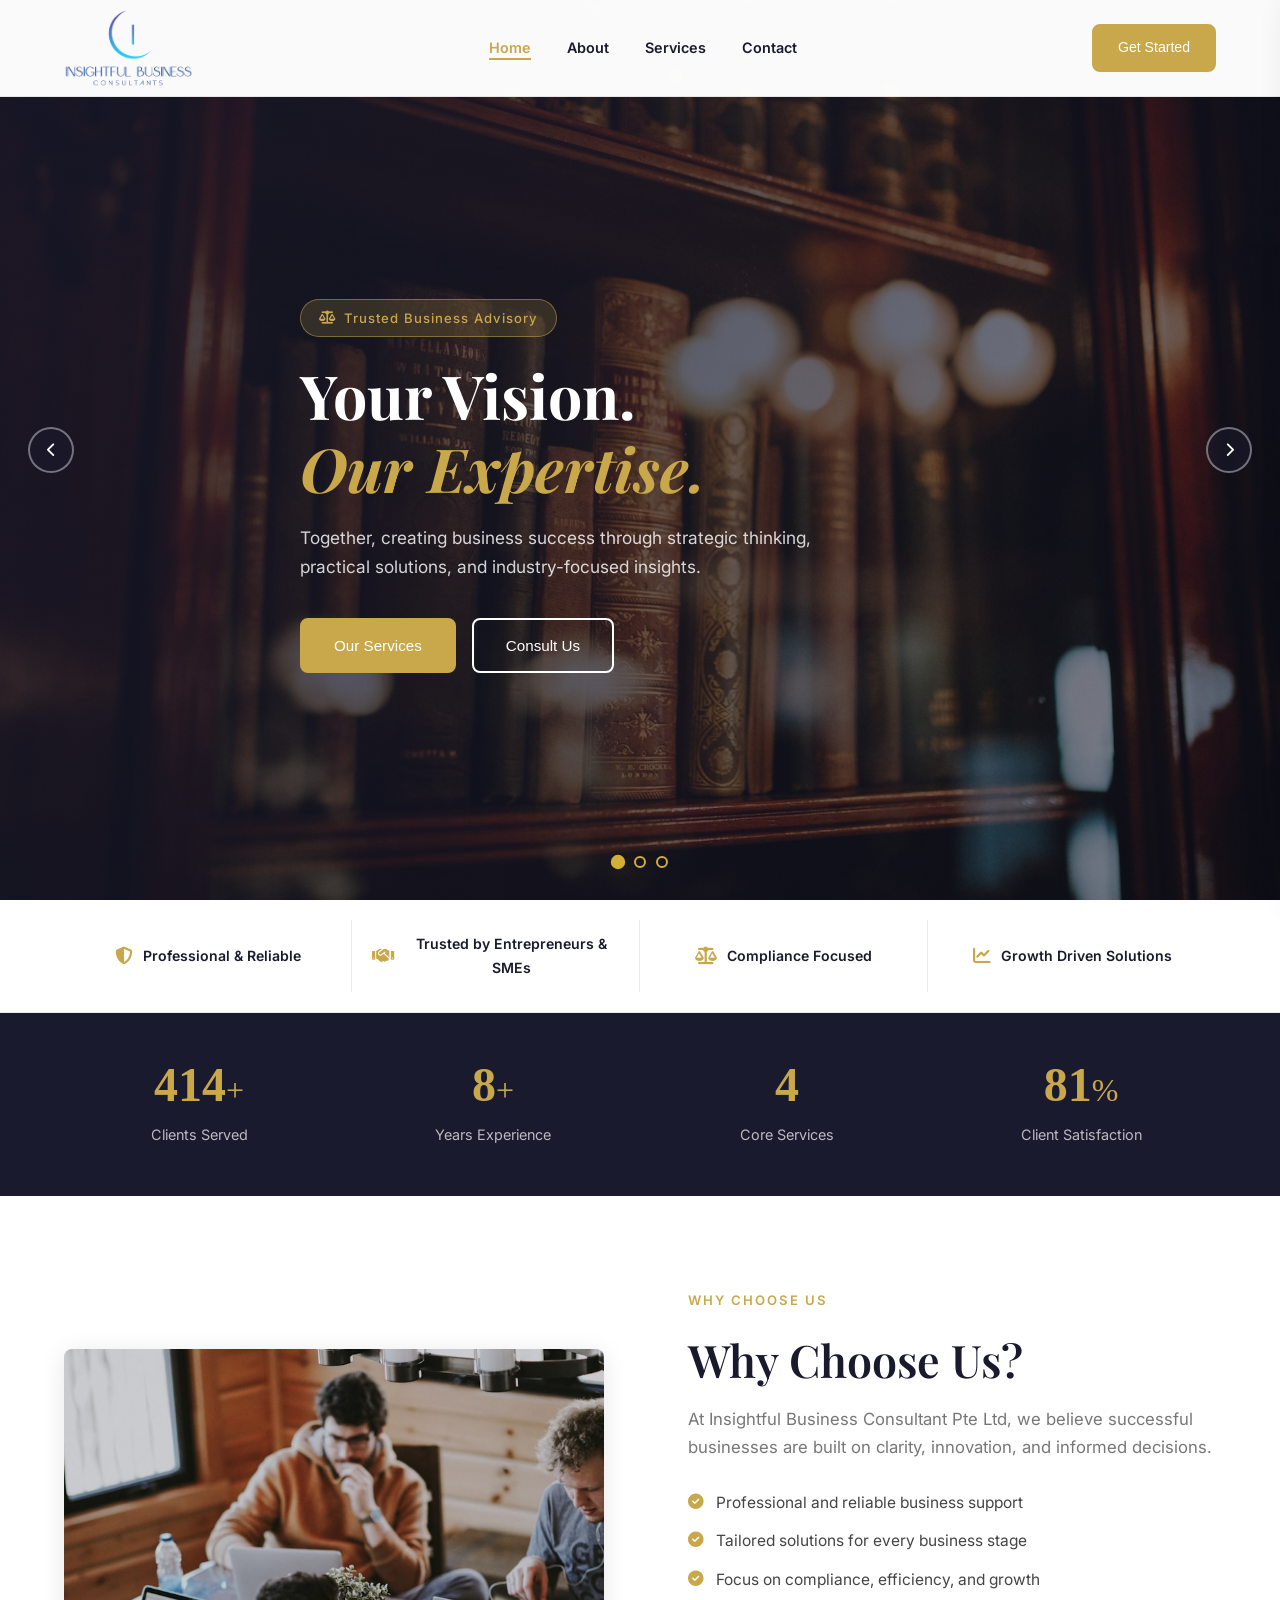
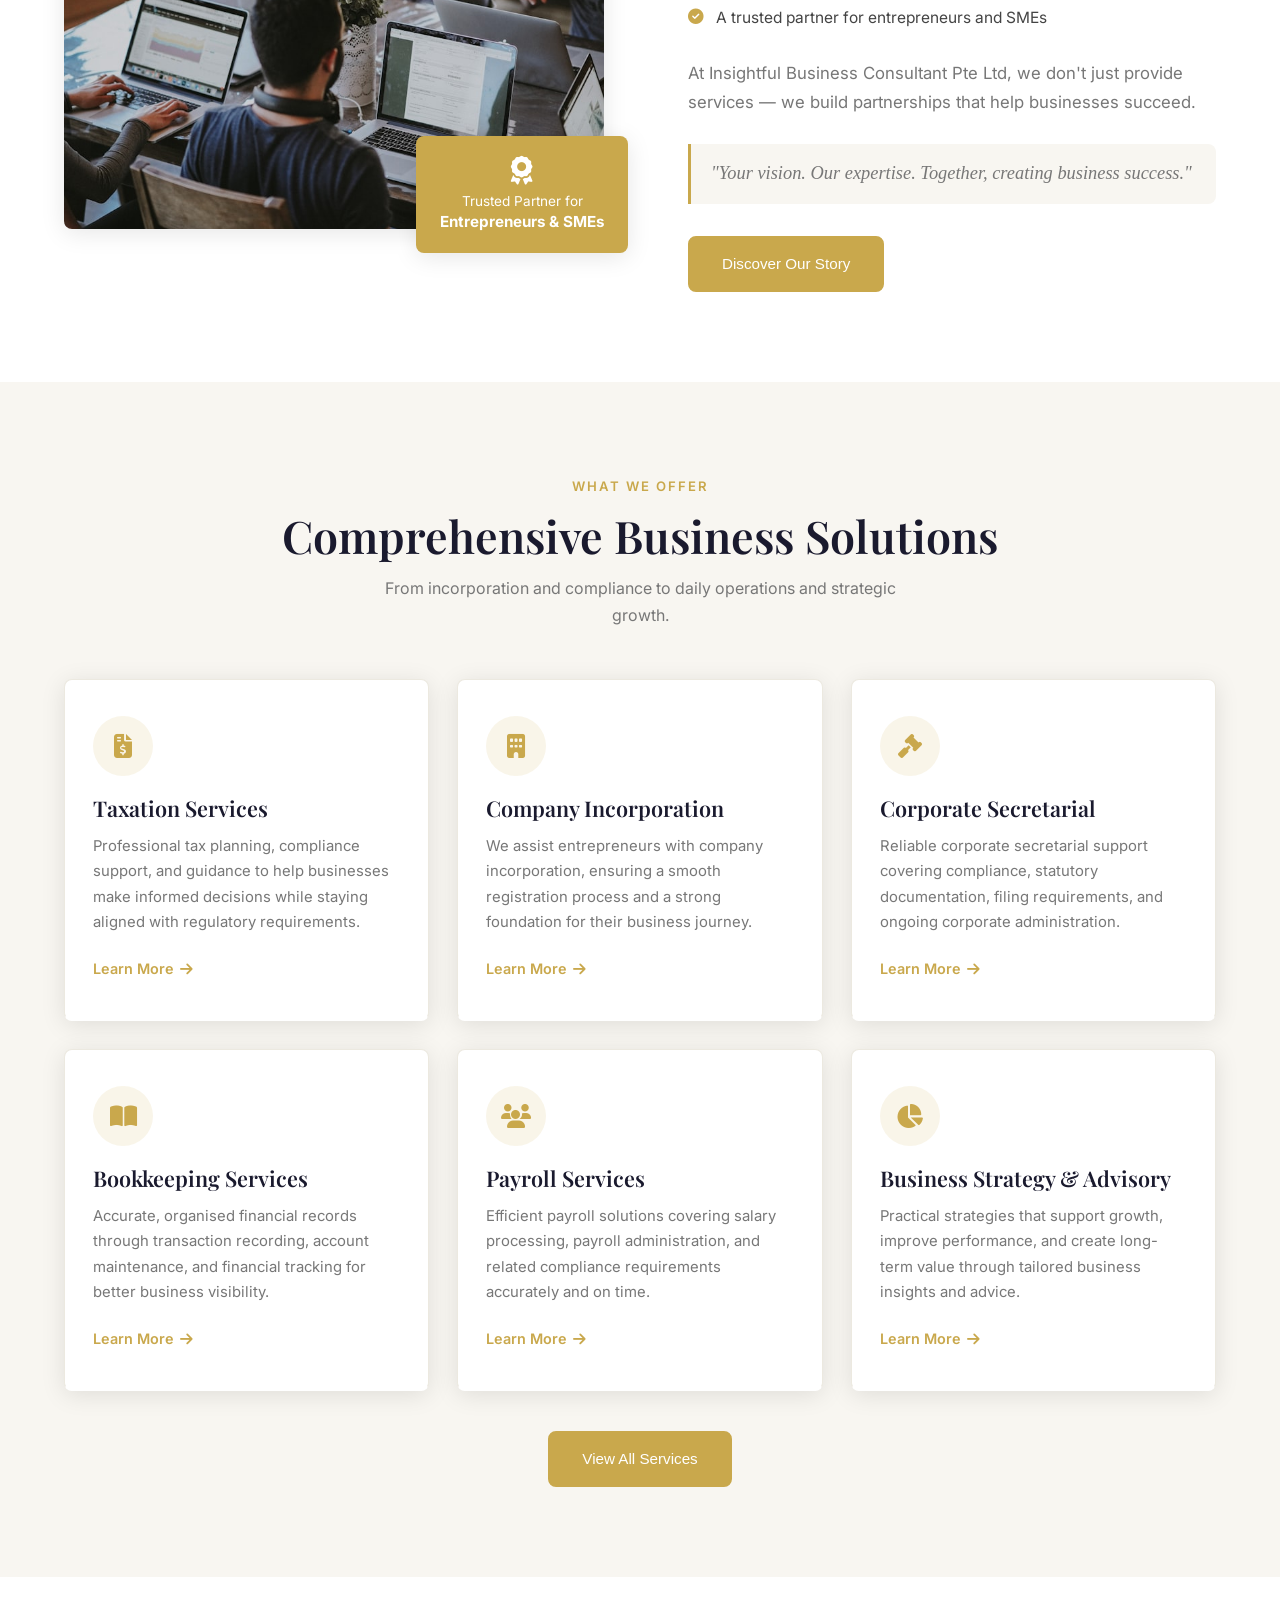
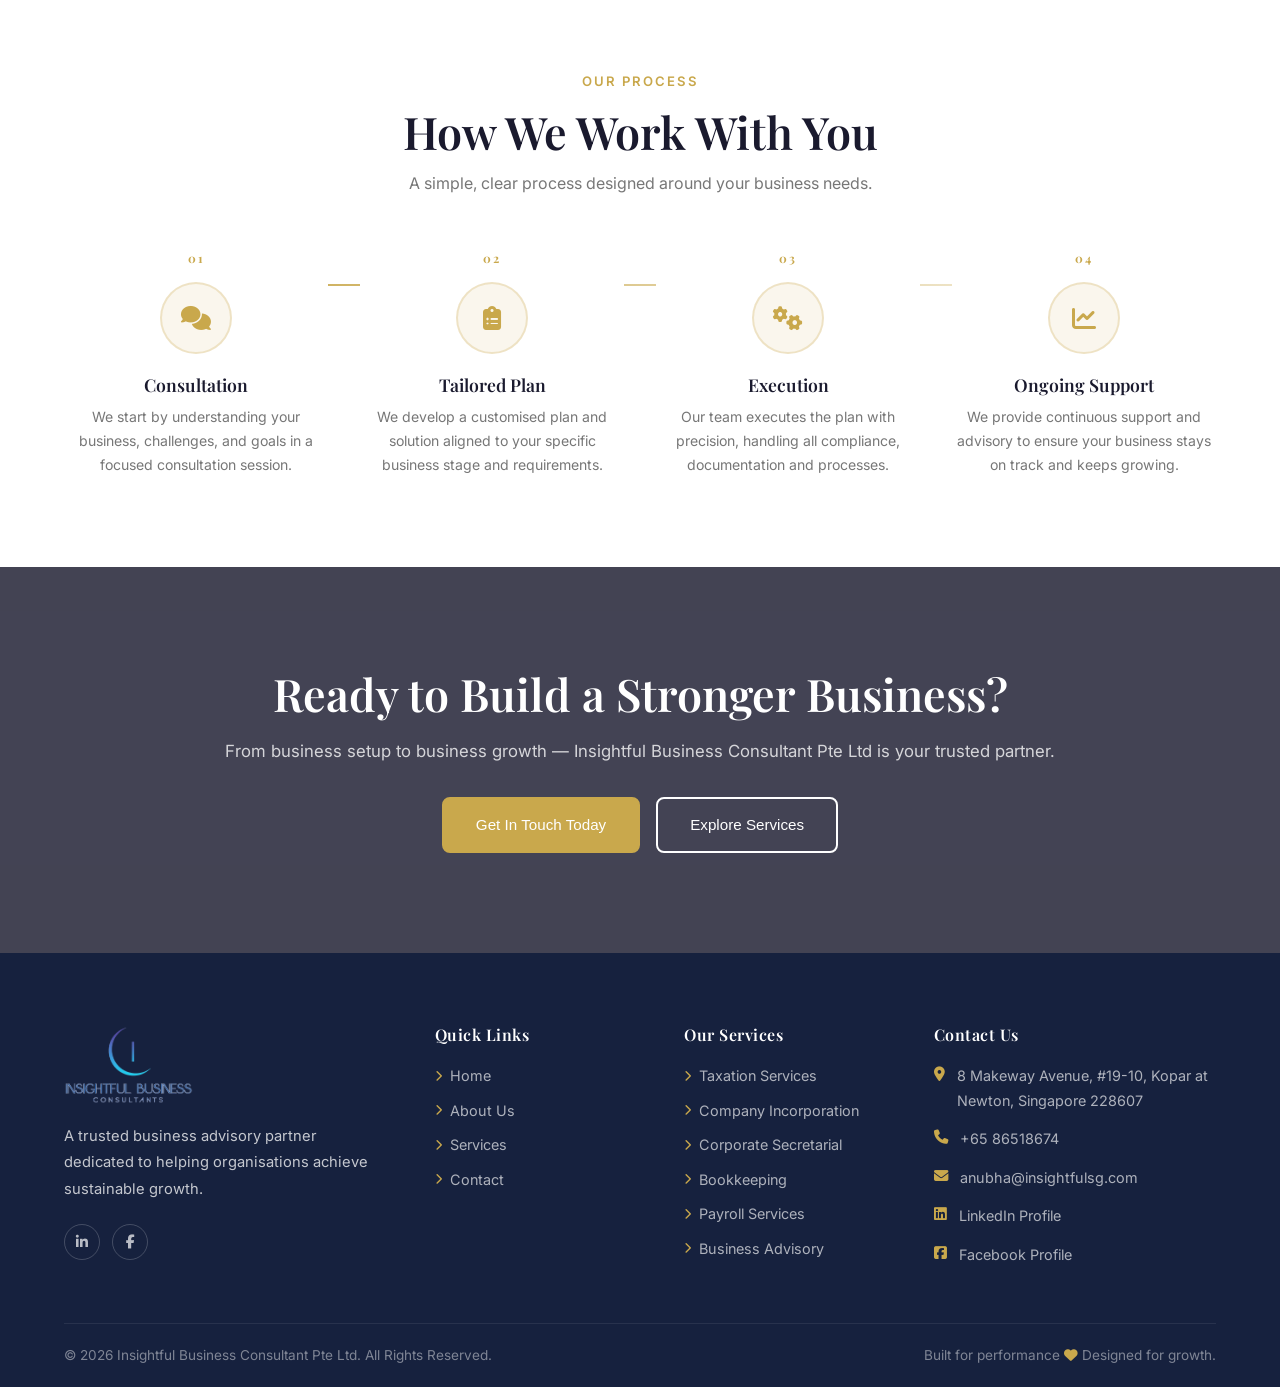
==== commit 1a7882e8: "Update index.html" ====
--- a/index.html
+++ b/index.html
@@ -1,3 +1,4 @@
+
 <!DOCTYPE html>
 <html lang="en">
     <head>
@@ -569,4 +570,4 @@
 
         <script src="js/custom.js"></script>
     </body>
-</html>+</html>
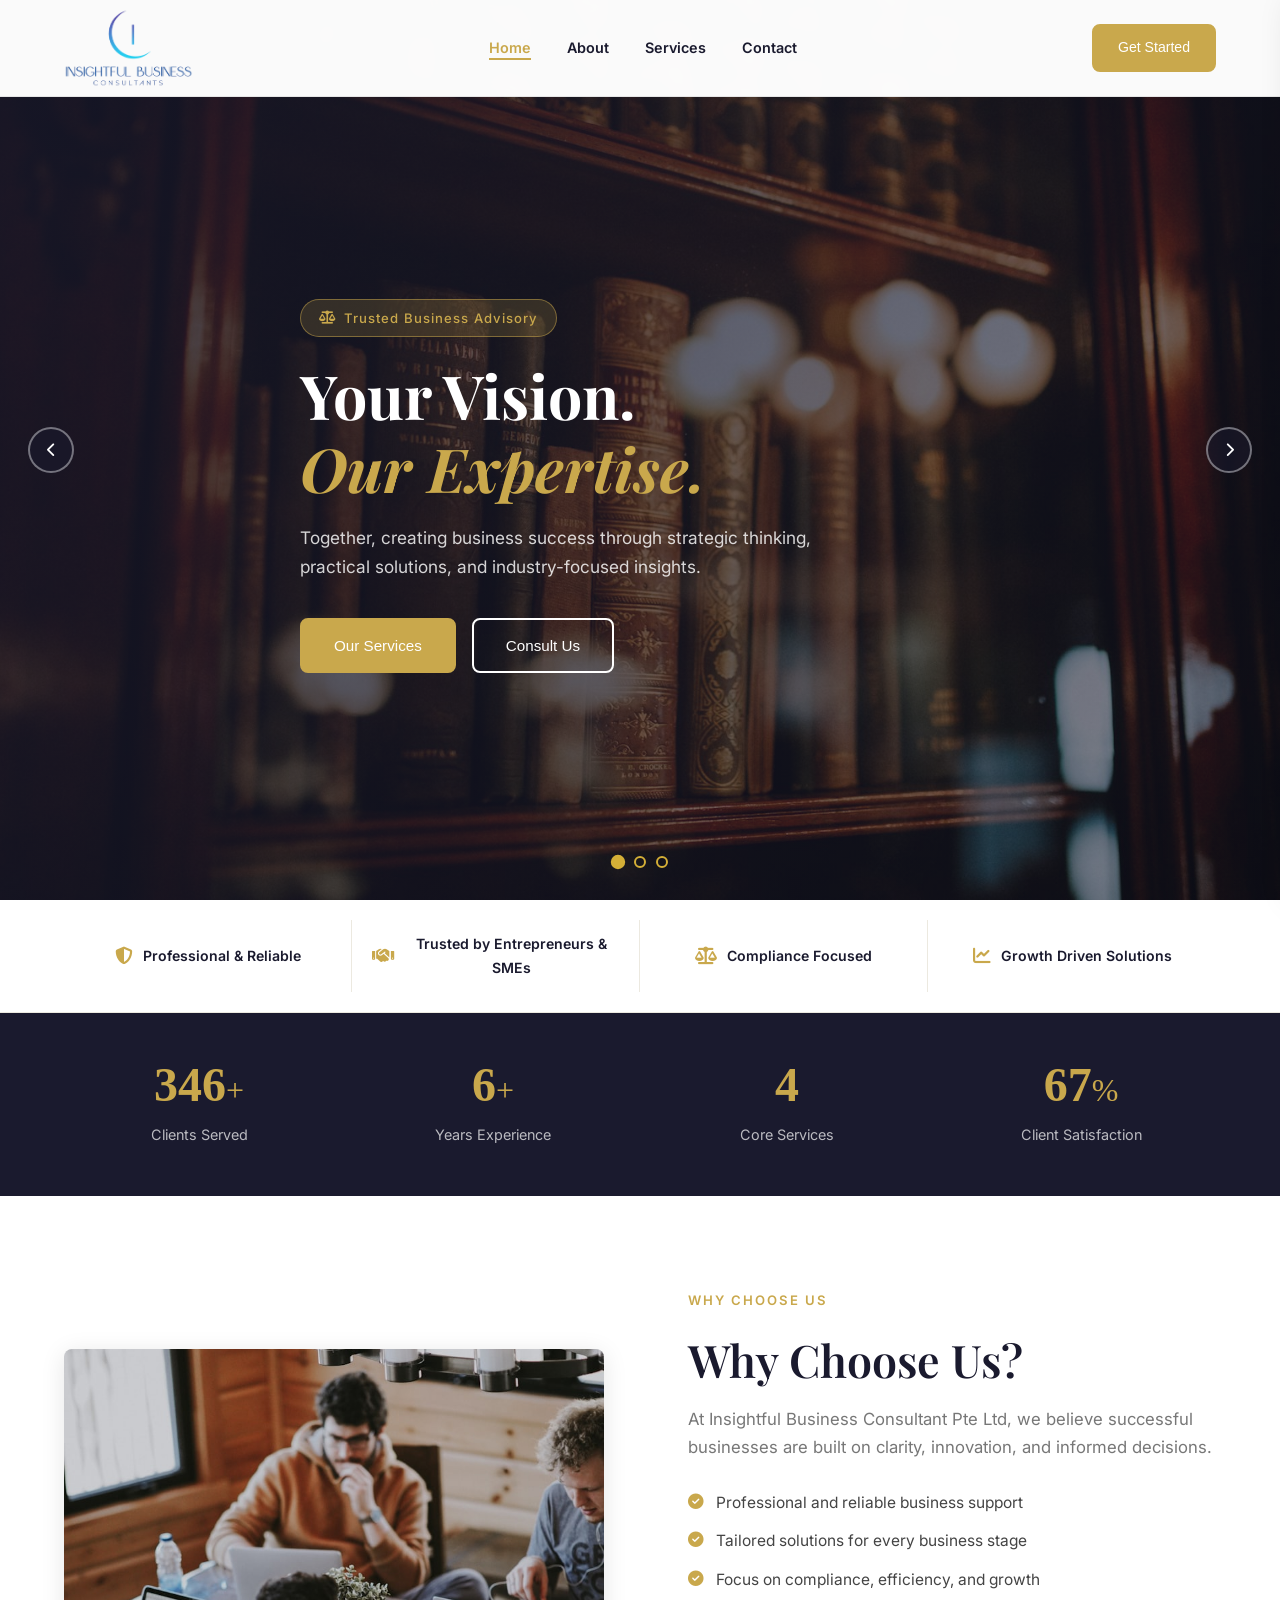
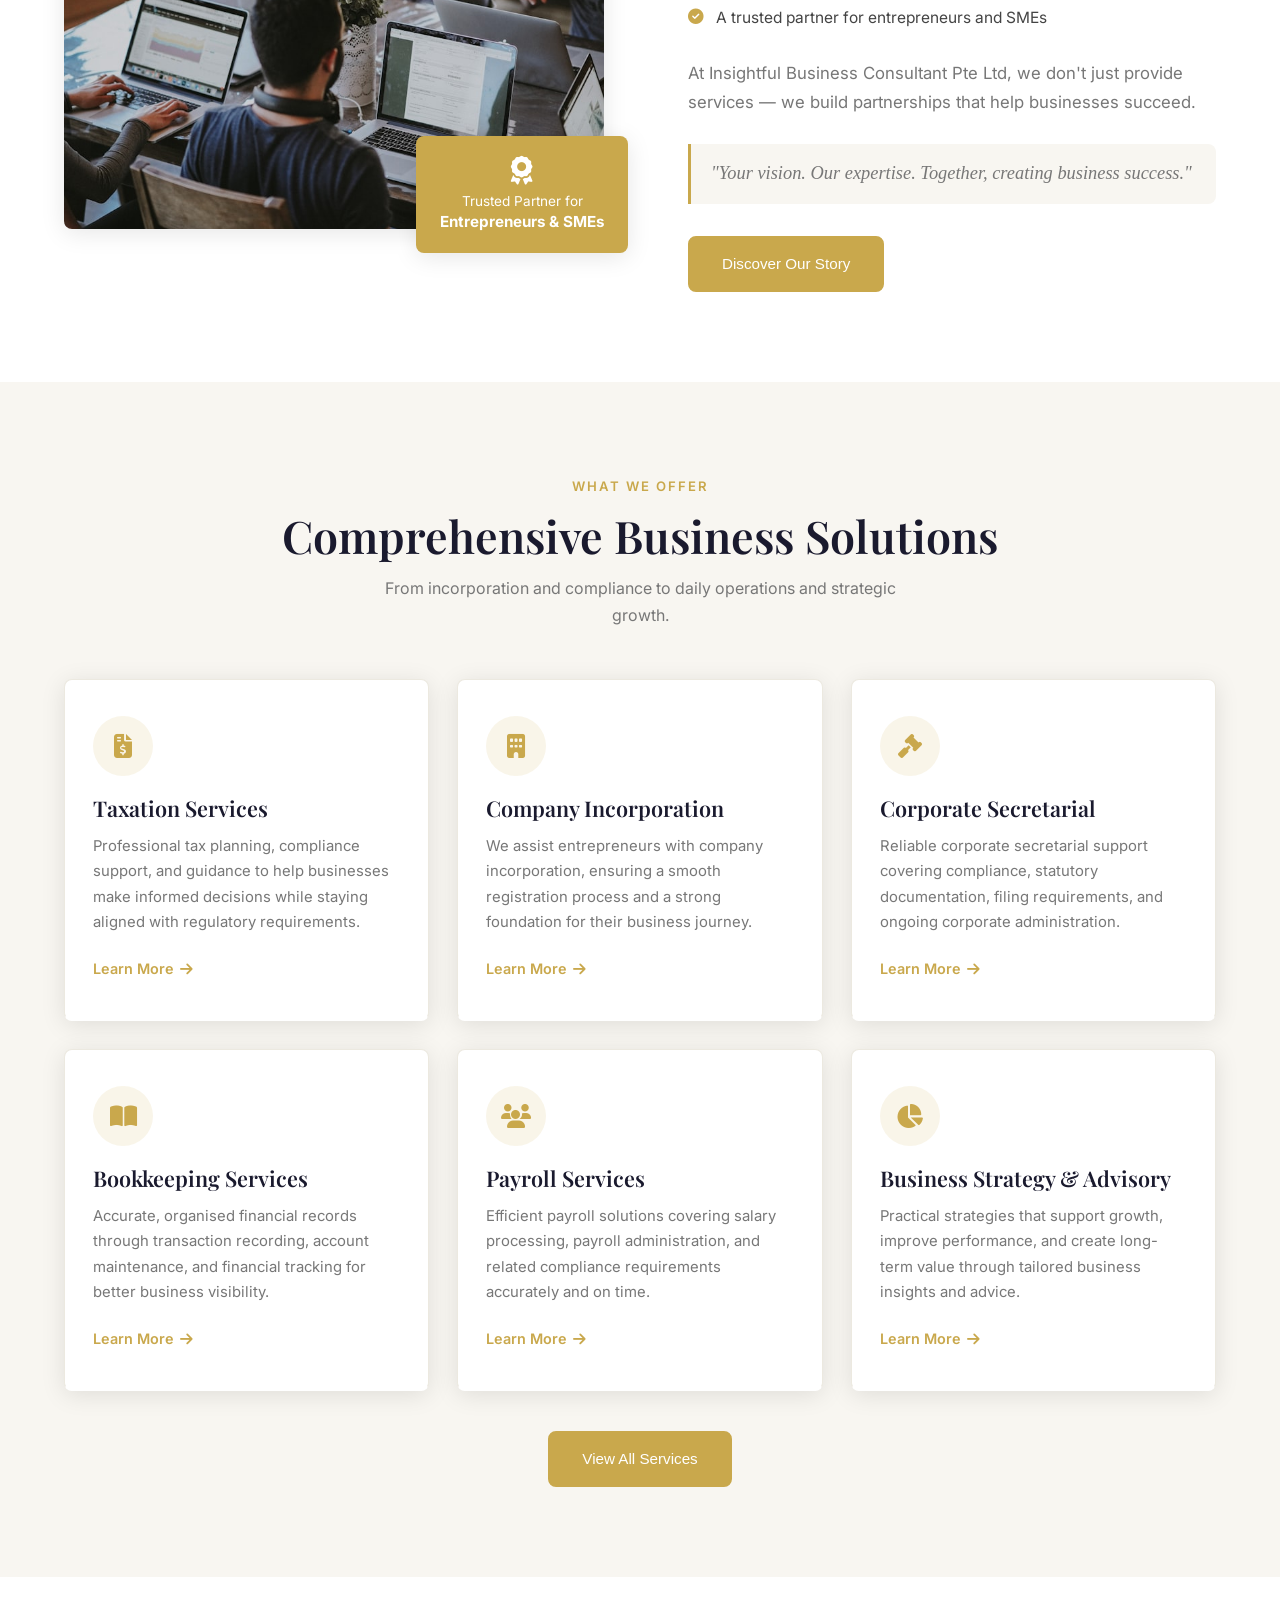
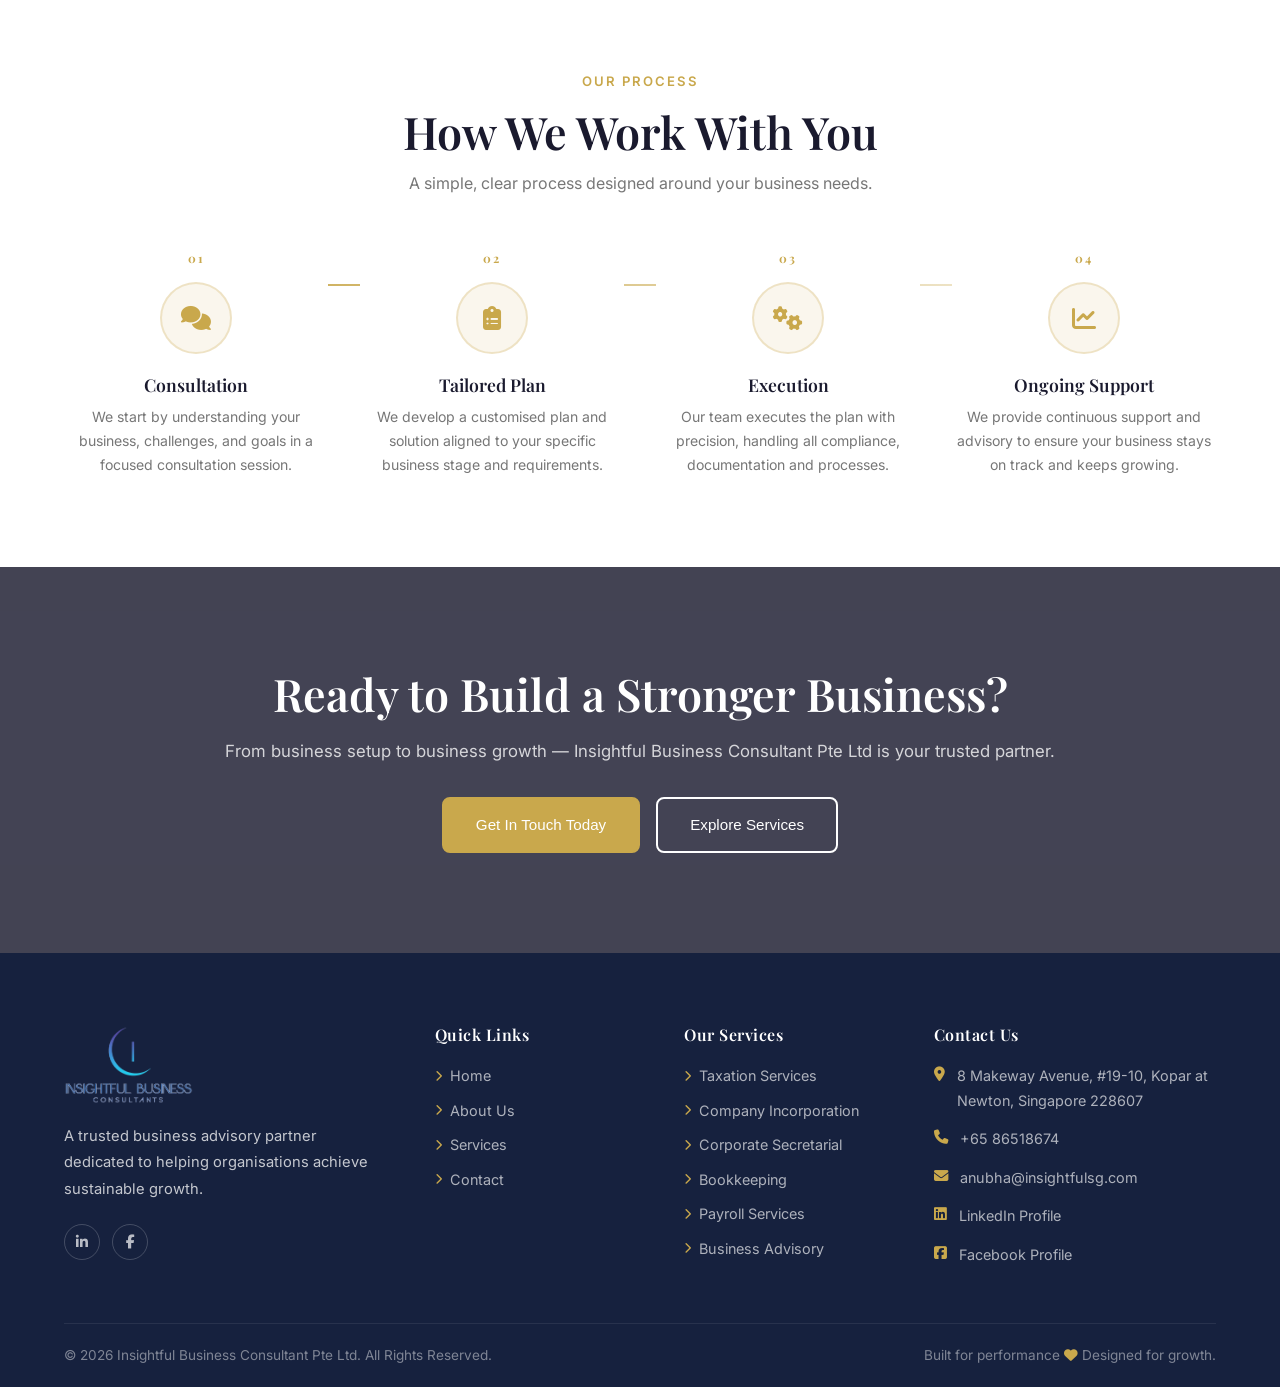
==== commit eb4c725b: "Update index.html" ====
--- a/index.html
+++ b/index.html
@@ -7,35 +7,7 @@
         <!-- Primary Meta Tags -->
         <title>Insightful Business Consultant | Corporate Strategy & Advisory
             Singapore</title>
-        <meta name="description"
-            content="Insightful Business Consultant Pte Ltd provides expert financial planning, corporate strategy, and business advisory services to grow your enterprise.">
-        <meta name="keywords"
-            content="Business Consultant Singapore, Corporate Advisory, Financial Strategy, Insightful Business Consultant, Singapore Consulting Firm">
-        <meta name="robots" content="index, follow">
-        <meta name="language" content="English">
-
-        <!-- Canonical URL (Prevents duplicate content issues) -->
-        <link rel="canonical" href="https://insightfulsg.com" />
-
-        <!-- Open Graph / Facebook Meta Tags (Controls how your link looks when shared on social media) -->
-        <meta property="og:type" content="website">
-        <meta property="og:url" content="https://insightfulsg.com">
-        <meta property="og:title"
-            content="Insightful Business Consultant | Corporate Strategy & Advisory Singapore">
-        <meta property="og:description"
-            content="Expert financial planning, corporate strategy, and business advisory services tailored to scale your enterprise in Singapore.">
-        <meta property="og:image"
-            content="https://insightfulsg.comimages/meta-share-image.jpg">
-
-        <!-- Twitter Meta Tags -->
-        <meta property="twitter:card" content="summary_large_image">
-        <meta property="twitter:url" content="https://insightfulsg.com">
-        <meta property="twitter:title"
-            content="Insightful Business Consultant | Corporate Strategy & Advisory Singapore">
-        <meta property="twitter:description"
-            content="Expert financial planning, corporate strategy, and business advisory services tailored to scale your enterprise in Singapore.">
-        <meta property="twitter:image"
-            content="https://insightfulsg.comimages/meta-share-image.jpg">
+        
         <!-- Favicon -->
         <link rel="icon" type="image/x-icon" href="images/favicon.ico">
 
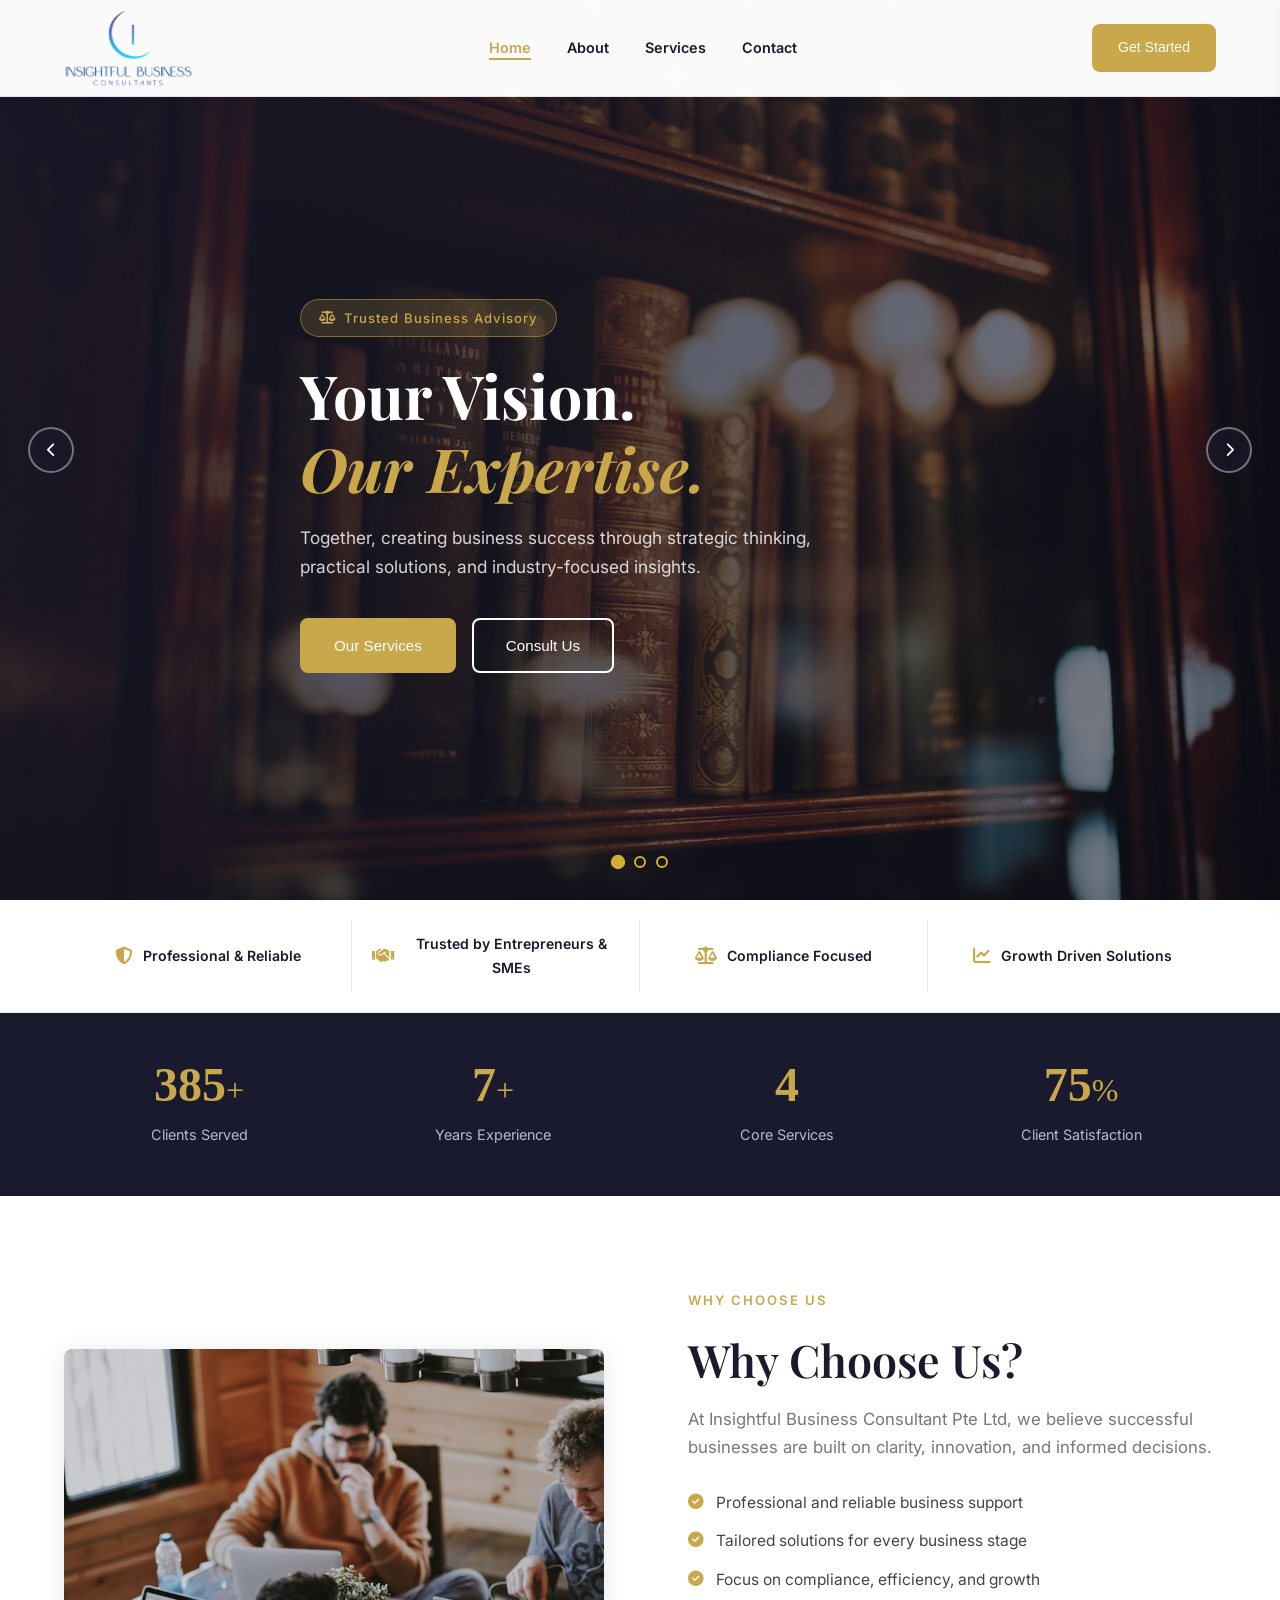
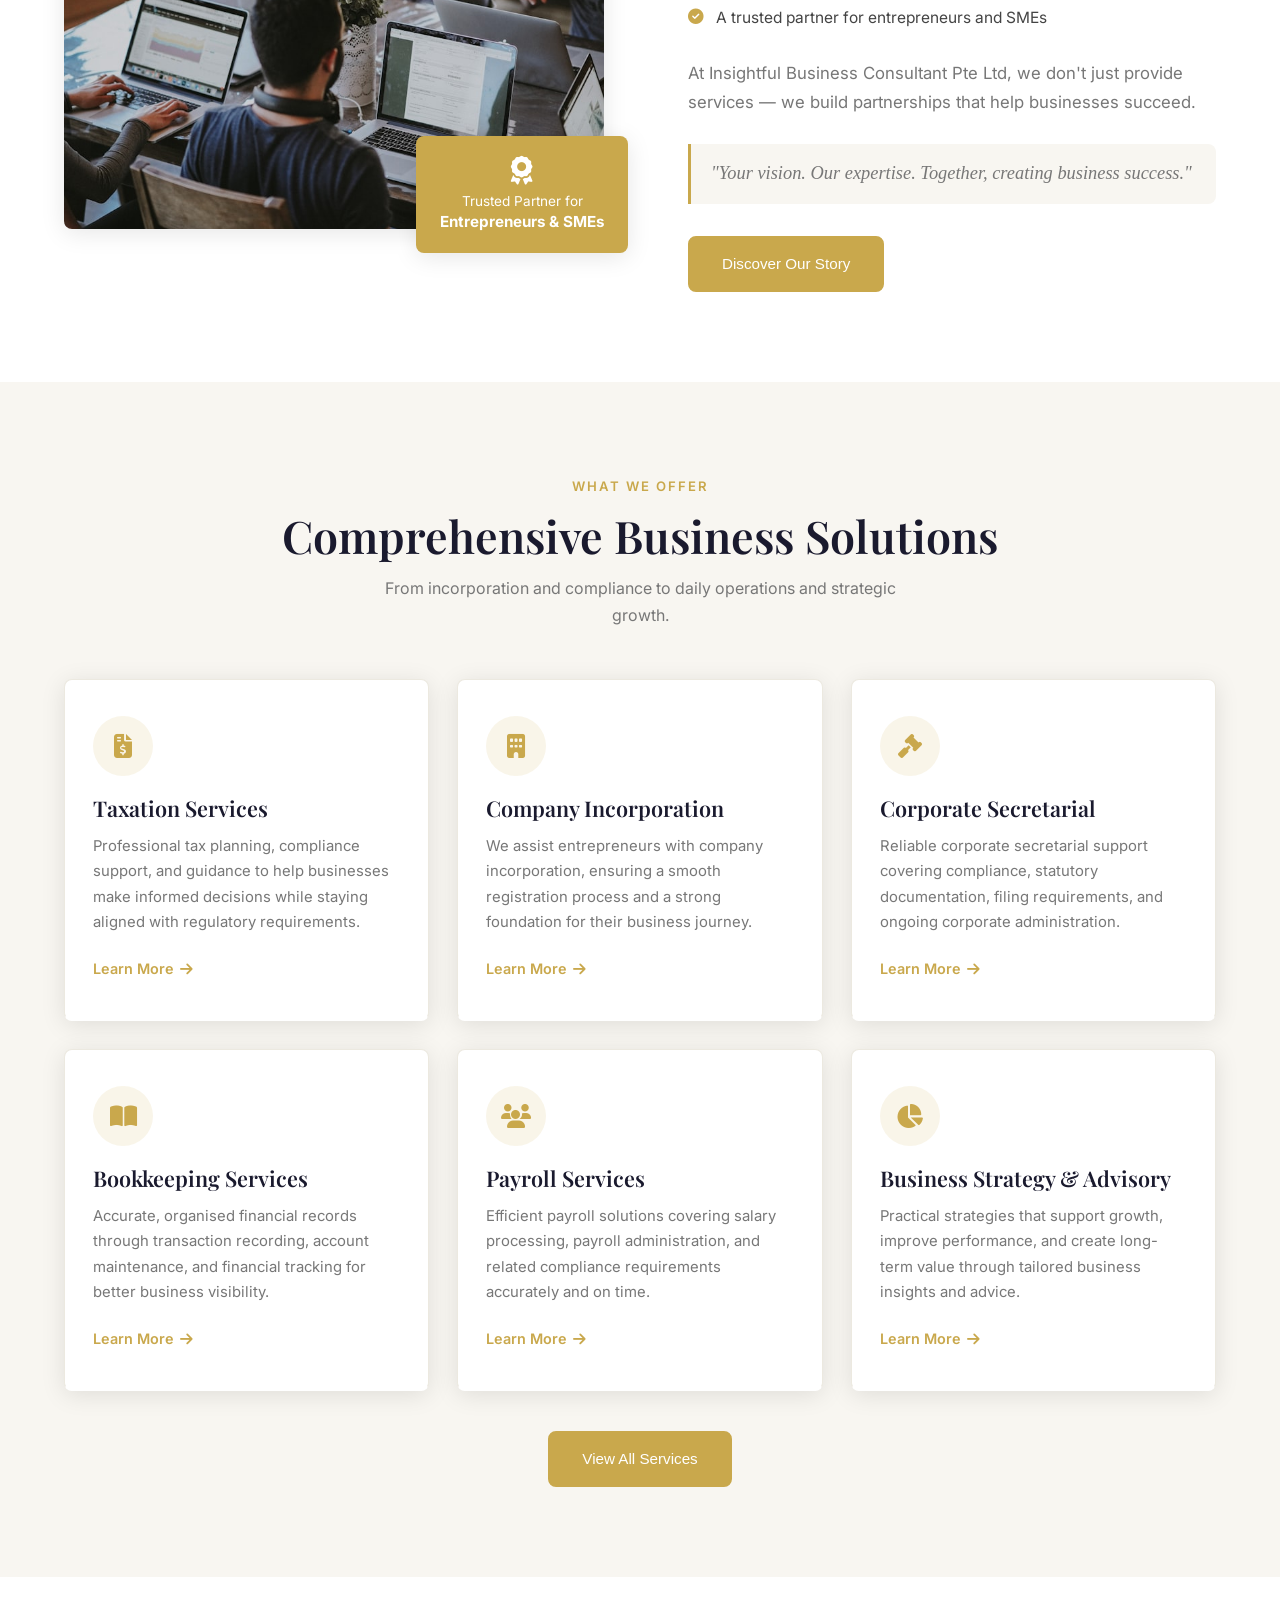
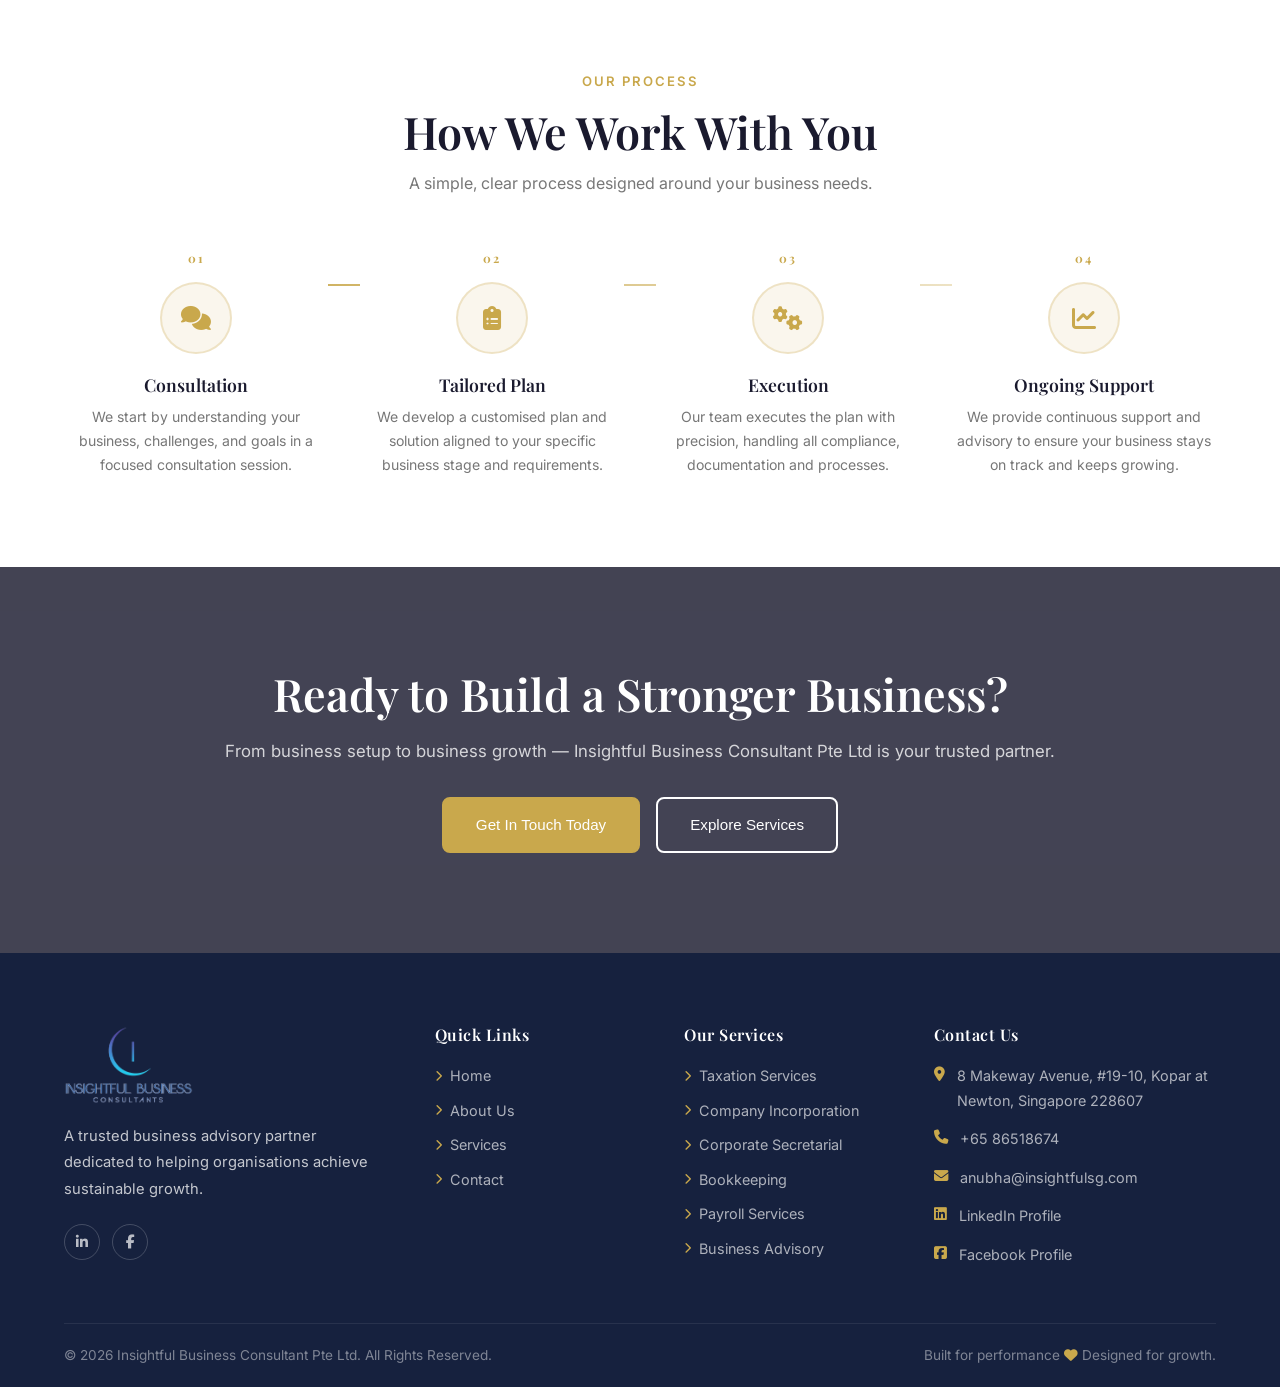
==== commit c55954d3: "Update index.html" ====
--- a/index.html
+++ b/index.html
@@ -40,7 +40,7 @@
         <header class="site-header" id="siteHeader" data-aos="fade-down"
             data-aos-duration="600" data-aos-once="true">
             <div class="container header-inner">
-                <a href="index.html" class="logo">
+                <a href="https://sukantabyabortta.github.io/insightfulsg/" class="logo">
                     <img src="images/logo.png"
                         alt="Insightful Business Consultant"
                         onerror="this.style.display='none'; this.nextElementSibling.style.display='flex'">
@@ -49,7 +49,7 @@
                 </a>
                 <nav class="main-nav" id="mainNav">
                     <ul class="nav-list">
-                        <li><a href="index.html"
+                        <li><a href="https://sukantabyabortta.github.io/insightfulsg/"
                                 class="nav-link active">Home</a></li>
                         <li><a href="about.html" class="nav-link">About</a></li>
                         <li><a href="services.html"
@@ -70,7 +70,7 @@
                 <button class="mobile-nav-close" id="mobileNavClose"><i
                         class="fa fa-times"></i></button>
                 <ul class="mobile-nav-list">
-                    <li><a href="index.html" class="active">Home</a></li>
+                    <li><a href="https://sukantabyabortta.github.io/insightfulsg/" class="active">Home</a></li>
                     <li><a href="about.html">About</a></li>
                     <li><a href="services.html">Services</a></li>
                     <li><a href="contact.html">Contact</a></li>
@@ -460,7 +460,7 @@
                     data-aos-duration="700" data-aos-delay="100">
                     <h4>Quick Links</h4>
                     <ul>
-                        <li><a href="index.html"><i
+                        <li><a href="https://sukantabyabortta.github.io/insightfulsg/"><i
                                     class="fa fa-chevron-right"></i>
                                 Home</a></li>
                         <li><a href="about.html"><i
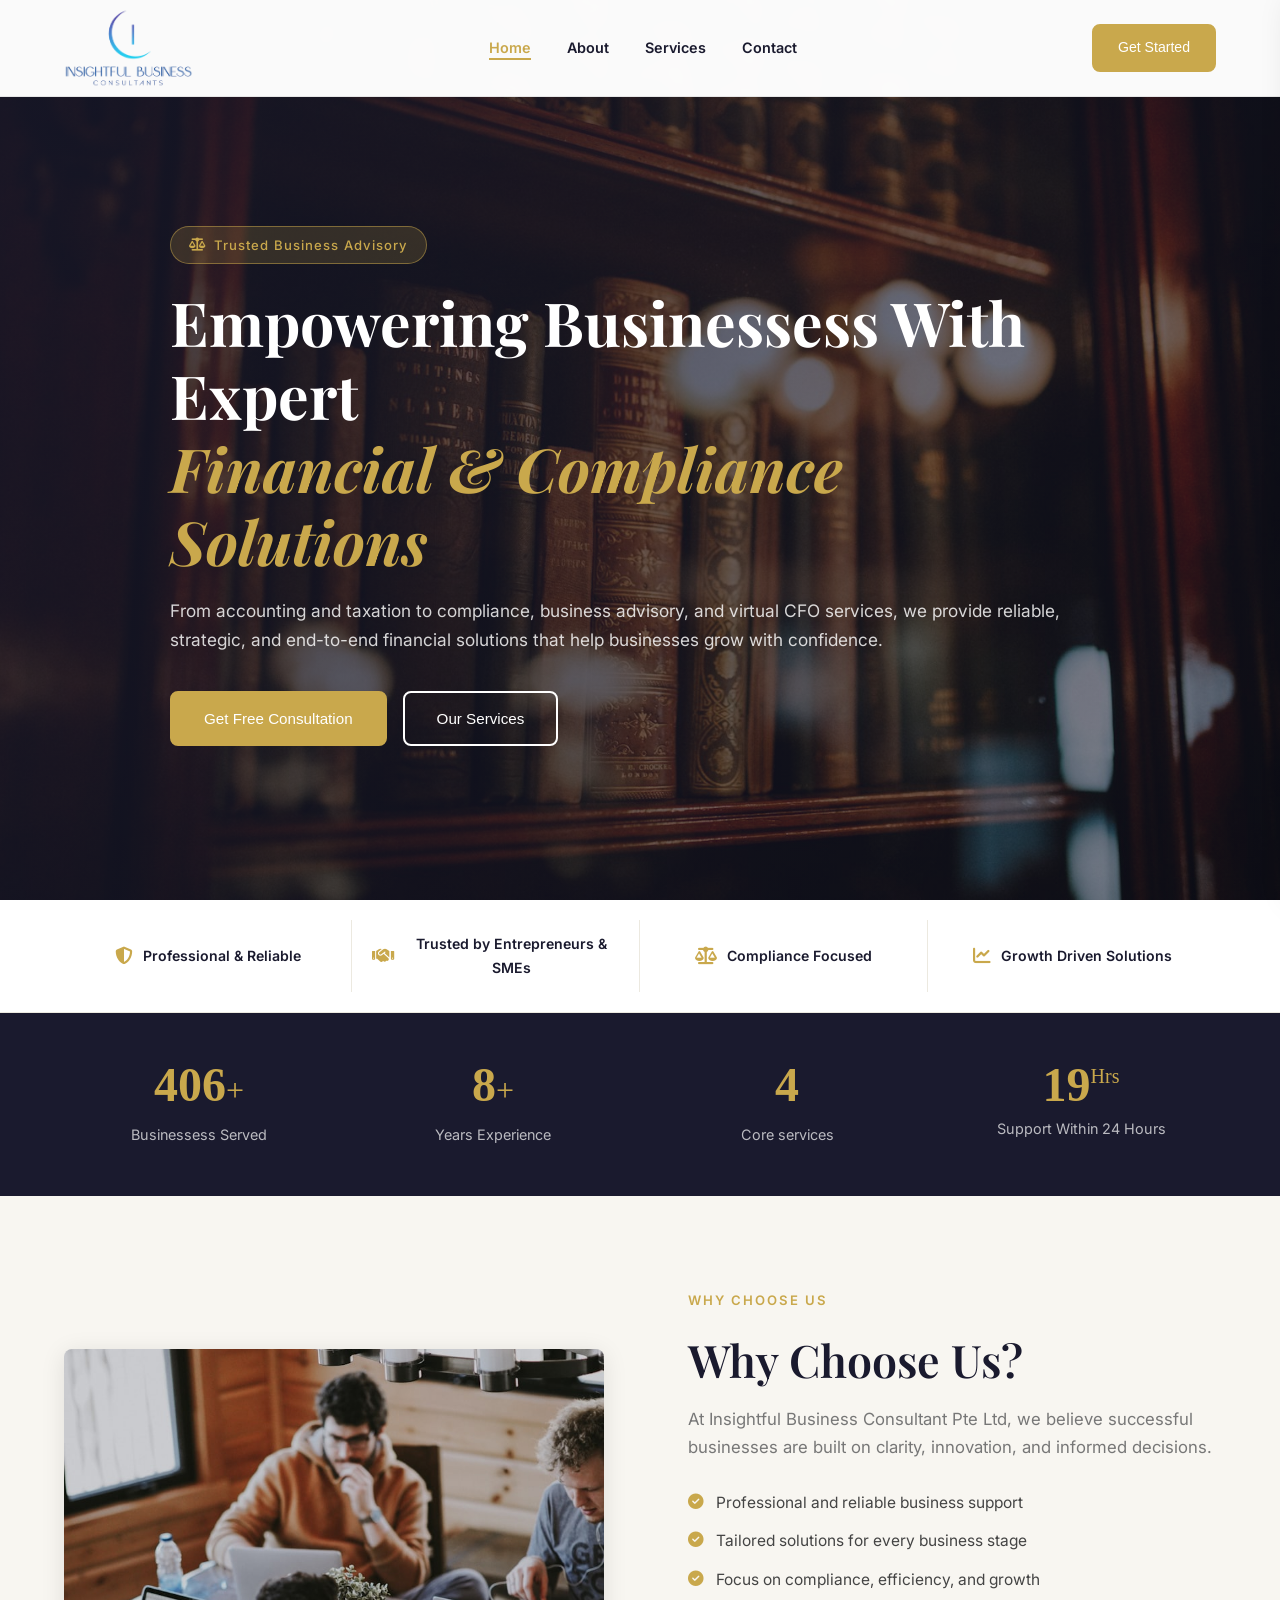
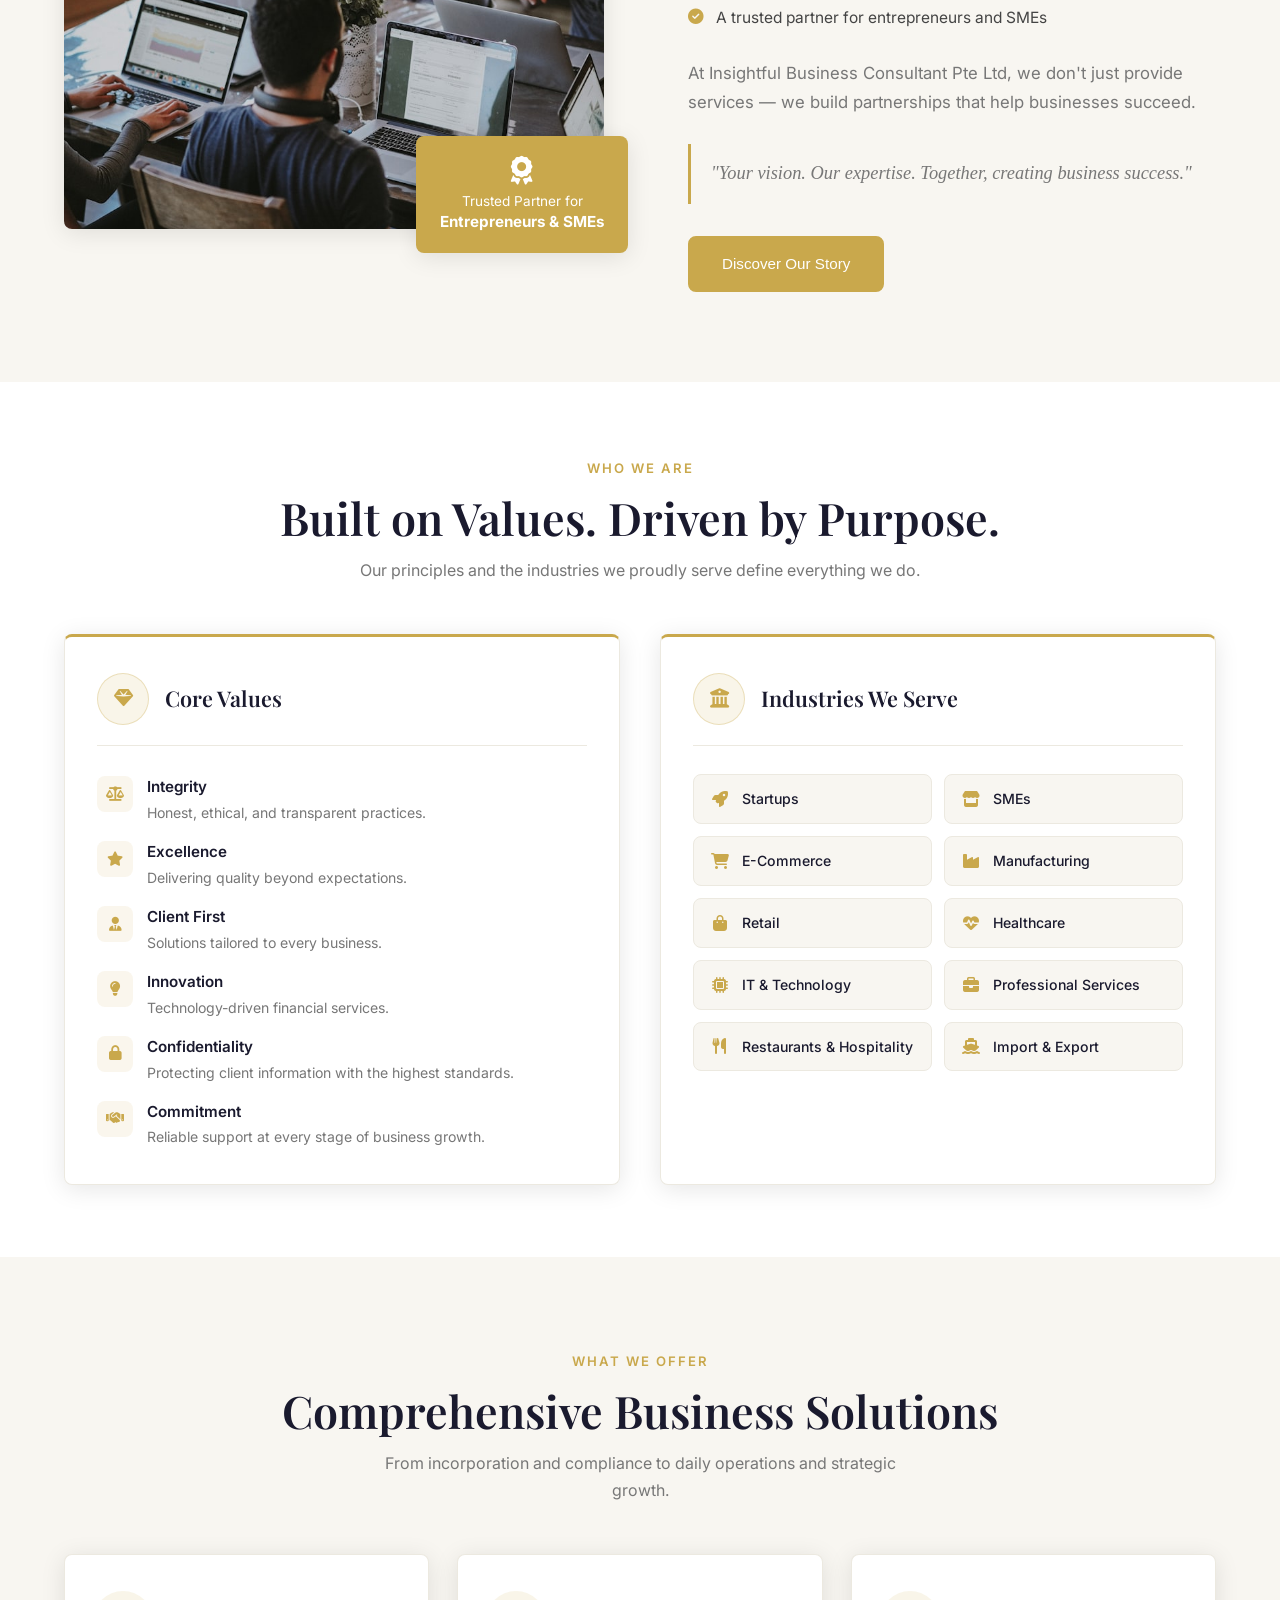
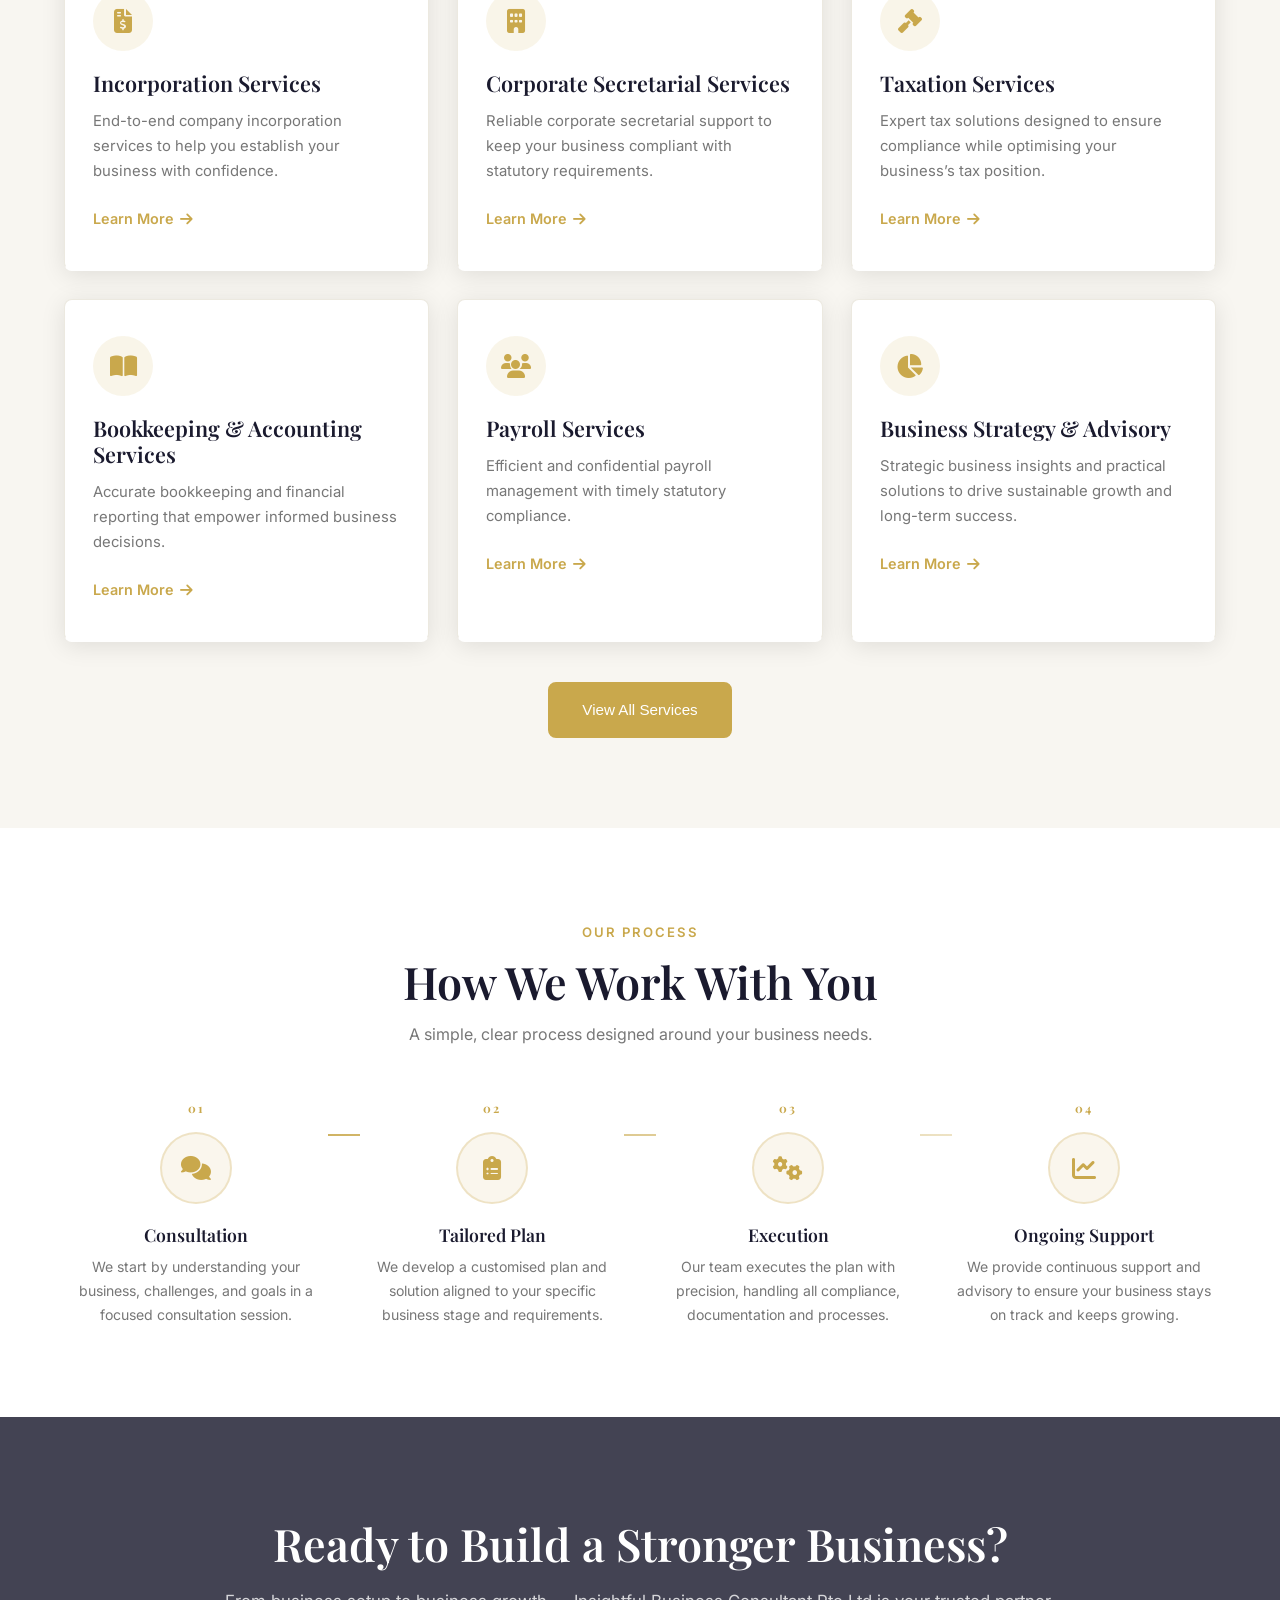
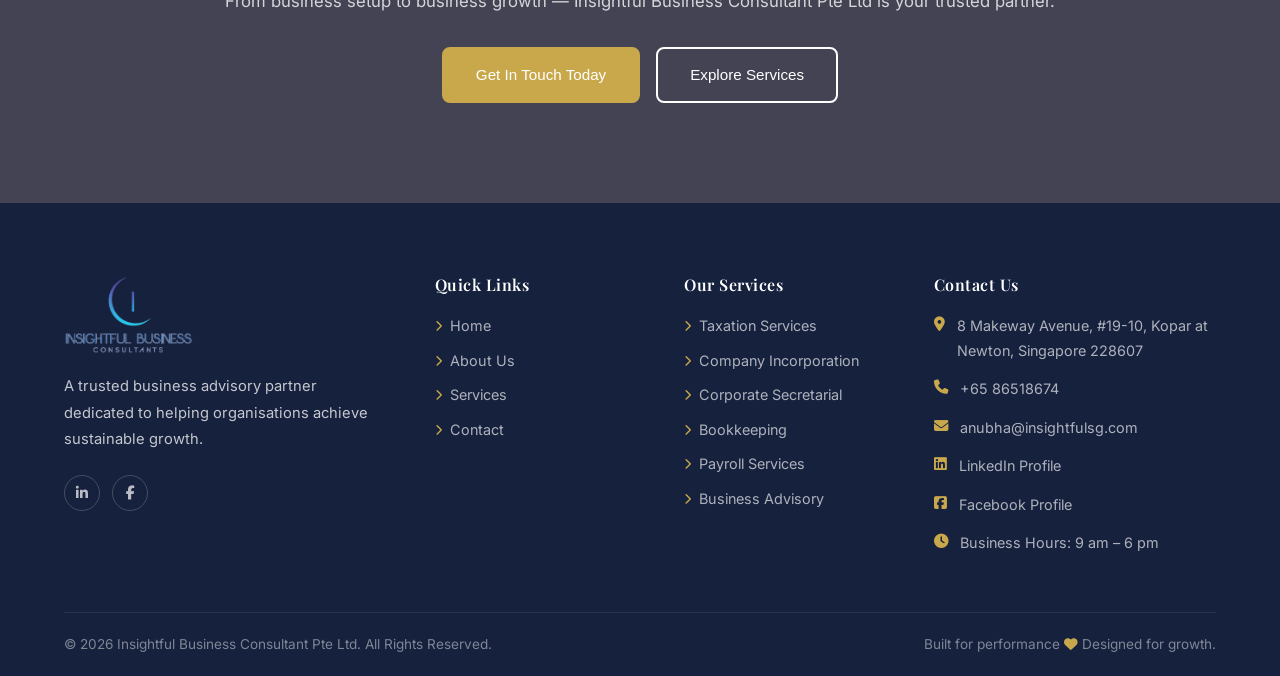
==== commit 8a95c202: "Add files via upload" ====
--- a/index.html
+++ b/index.html
@@ -1,545 +1,655 @@
-
-<!DOCTYPE html>
-<html lang="en">
-    <head>
-        <meta charset="UTF-8">
-        <meta name="viewport" content="width=device-width, initial-scale=1.0">
-        <!-- Primary Meta Tags -->
-        <title>Insightful Business Consultant | Corporate Strategy & Advisory
-            Singapore</title>
-        
-        <!-- Favicon -->
-        <link rel="icon" type="image/x-icon" href="images/favicon.ico">
-
-        <!-- PNG Favicons -->
-        <link rel="icon" type="image/png" sizes="32x32"
-            href="images/favicon.png">
-
-        <!-- Apple Touch Icon -->
-        <link rel="apple-touch-icon" sizes="180x180"
-            href="images/favicon.png">
-
-        <link rel="preconnect" href="https://fonts.googleapis.com">
-        <link rel="preconnect" href="https://fonts.gstatic.com" crossorigin>
-        <link
-            href="https://fonts.googleapis.com/css2?family=Inter:wght@300;400;500;600;700&family=Playfair+Display:ital,wght@0,600;0,700;1,600&display=swap"
-            rel="stylesheet">
-        <link rel="stylesheet"
-            href="https://cdnjs.cloudflare.com/ajax/libs/font-awesome/6.5.0/css/all.min.css">
-        <link rel="stylesheet"
-            href="css/slick.css">
-        <!-- AOS - Animate On Scroll CSS -->
-        <link rel="stylesheet"
-            href="css/aos.css">
-        <link rel="stylesheet" href="css/style.css">
-        <link rel="stylesheet" href="css/responsive.css">
-    </head>
-    <body>
-
-        <!-- ===== HEADER ===== -->
-        <header class="site-header" id="siteHeader" data-aos="fade-down"
-            data-aos-duration="600" data-aos-once="true">
-            <div class="container header-inner">
-                <a href="https://sukantabyabortta.github.io/insightfulsg/" class="logo">
-                    <img src="images/logo.png"
-                        alt="Insightful Business Consultant"
-                        onerror="this.style.display='none'; this.nextElementSibling.style.display='flex'">
-                    <span
-                        class="logo-text-fallback">Insightful<span>BC</span></span>
-                </a>
-                <nav class="main-nav" id="mainNav">
-                    <ul class="nav-list">
-                        <li><a href="https://sukantabyabortta.github.io/insightfulsg/"
-                                class="nav-link active">Home</a></li>
-                        <li><a href="about.html" class="nav-link">About</a></li>
-                        <li><a href="services.html"
-                                class="nav-link">Services</a></li>
-                        <li><a href="contact.html"
-                                class="nav-link">Contact</a></li>
-                    </ul>
-                </nav>
-                <a href="contact.html" class="btn btn-primary header-cta">Get
-                    Started</a>
-                <button class="hamburger" id="hamburger"
-                    aria-label="Toggle menu">
-                    <span></span><span></span><span></span>
-                </button>
-            </div>
-            <div class="mobile-nav-overlay" id="mobileNavOverlay"></div>
-            <nav class="mobile-nav" id="mobileNav">
-                <button class="mobile-nav-close" id="mobileNavClose"><i
-                        class="fa fa-times"></i></button>
-                <ul class="mobile-nav-list">
-                    <li><a href="https://sukantabyabortta.github.io/insightfulsg/" class="active">Home</a></li>
-                    <li><a href="about.html">About</a></li>
-                    <li><a href="services.html">Services</a></li>
-                    <li><a href="contact.html">Contact</a></li>
-                </ul>
-                <a href="contact.html" class="btn btn-primary mobile-cta">Get
-                    Started</a>
-            </nav>
-        </header>
-
-        <main>
-
-            <!-- ===== HERO ===== -->
-            <section class="hero-section">
-                <div class="hero-slider" id="heroSlider">
-                    <div class="hero-slide"
-                        style="background-image: url('images/hero-slide-1-business-advisory.jpg');">
-                        <div class="hero-overlay"></div>
-                        <div class="container hero-content">
-                            <span class="hero-badge" data-aos="fade-down"
-                                data-aos-duration="800"><i
-                                    class="fa fa-balance-scale"></i> Trusted
-                                Business Advisory</span>
-                            <h1 data-aos="fade-up" data-aos-duration="800"
-                                data-aos-delay="100">Your Vision.<br><em>Our
-                                    Expertise.</em></h1>
-                            <p data-aos="fade-up" data-aos-duration="800"
-                                data-aos-delay="200">Together, creating business
-                                success through
-                                strategic thinking, practical solutions, and
-                                industry-focused insights.</p>
-                            <div class="hero-btns" data-aos="fade-up"
-                                data-aos-duration="800" data-aos-delay="300">
-                                <a href="services.html"
-                                    class="btn btn-primary">Our Services</a>
-                                <a href="contact.html"
-                                    class="btn btn-outline">Consult Us</a>
-                            </div>
-                        </div>
-                    </div>
-                    <div class="hero-slide"
-                        style="background-image: url('images/hero-slide-2-team-meeting.jpg');">
-                        <div class="hero-overlay"></div>
-                        <div class="container hero-content">
-                            <span class="hero-badge" data-aos="fade-down"
-                                data-aos-duration="800"><i
-                                    class="fa fa-handshake"></i> Compliance
-                                &amp; Growth</span>
-                            <h1 data-aos="fade-up" data-aos-duration="800"
-                                data-aos-delay="100">Transforming
-                                Insights<br><em>Into
-                                    Strategies.</em></h1>
-                            <p data-aos="fade-up" data-aos-duration="800"
-                                data-aos-delay="200">From business setup to
-                                strategic growth &mdash;
-                                we are your trusted partner every step of the
-                                way.</p>
-                            <div class="hero-btns" data-aos="fade-up"
-                                data-aos-duration="800" data-aos-delay="300">
-                                <a href="about.html"
-                                    class="btn btn-primary">About Us</a>
-                                <a href="contact.html"
-                                    class="btn btn-outline">Get In Touch</a>
-                            </div>
-                        </div>
-                    </div>
-                    <div class="hero-slide"
-                        style="background-image: url('images/hero-slide-3-entrepreneur.jpg');">
-                        <div class="hero-overlay"></div>
-                        <div class="container hero-content">
-                            <span class="hero-badge" data-aos="fade-down"
-                                data-aos-duration="800"><i
-                                    class="fa fa-chart-line"></i> SME
-                                Specialists</span>
-                            <h1 data-aos="fade-up" data-aos-duration="800"
-                                data-aos-delay="100">Built for
-                                Entrepreneurs<br><em>&amp;
-                                    SMEs.</em></h1>
-                            <p data-aos="fade-up" data-aos-duration="800"
-                                data-aos-delay="200">Tailored solutions for
-                                every business stage
-                                &mdash; compliance, efficiency, and growth in
-                                one place.</p>
-                            <div class="hero-btns" data-aos="fade-up"
-                                data-aos-duration="800" data-aos-delay="300">
-                                <a href="services.html"
-                                    class="btn btn-primary">Explore Services</a>
-                                <a href="about.html"
-                                    class="btn btn-outline">Learn More</a>
-                            </div>
-                        </div>
-                    </div>
-                </div>
-            </section>
-
-            <!-- ===== TRUST BAR ===== -->
-            <section class="trust-bar" data-aos="fade-up"
-                data-aos-duration="600">
-                <div class="container trust-bar-grid">
-                    <div class="trust-item" data-aos="fade-up"
-                        data-aos-duration="700">
-                        <i class="fa fa-shield-halved"></i>
-                        <span>Professional &amp; Reliable</span>
-                    </div>
-                    <div class="trust-item" data-aos="fade-up"
-                        data-aos-duration="700" data-aos-delay="100">
-                        <i class="fa fa-handshake"></i>
-                        <span>Trusted by Entrepreneurs &amp; SMEs</span>
-                    </div>
-                    <div class="trust-item" data-aos="fade-up"
-                        data-aos-duration="700" data-aos-delay="200">
-                        <i class="fa fa-scale-balanced"></i>
-                        <span>Compliance Focused</span>
-                    </div>
-                    <div class="trust-item" data-aos="fade-up"
-                        data-aos-duration="700" data-aos-delay="300">
-                        <i class="fa fa-chart-line"></i>
-                        <span>Growth Driven Solutions</span>
-                    </div>
-                </div>
-            </section>
-
-            <!-- ===== STATS ===== -->
-            <section class="stats-bar">
-                <div class="container stats-grid">
-                    <div class="stat-item" data-aos="zoom-in"
-                        data-aos-duration="700">
-                        <span class="stat-num" data-count="500">0</span><span
-                            class="stat-suffix">+</span>
-                        <p>Clients Served</p>
-                    </div>
-                    <div class="stat-item" data-aos="zoom-in"
-                        data-aos-duration="700" data-aos-delay="100">
-                        <span class="stat-num" data-count="10">0</span><span
-                            class="stat-suffix">+</span>
-                        <p>Years Experience</p>
-                    </div>
-                    <div class="stat-item" data-aos="zoom-in"
-                        data-aos-duration="700" data-aos-delay="200">
-                        <span class="stat-num" data-count="6">0</span><span
-                            class="stat-suffix"></span>
-                        <p>Core Services</p>
-                    </div>
-                    <div class="stat-item" data-aos="zoom-in"
-                        data-aos-duration="700" data-aos-delay="300">
-                        <span class="stat-num" data-count="98">0</span><span
-                            class="stat-suffix">%</span>
-                        <p>Client Satisfaction</p>
-                    </div>
-                </div>
-            </section>
-
-            <!-- ===== WHY US ===== -->
-            <section class="why-section section-pad">
-                <div class="container why-grid">
-                    <div class="why-image-col" data-aos="fade-right"
-                        data-aos-duration="900">
-                        <div class="img-frame">
-                            <img src="images/why-choose-us-team.jpg"
-                                alt="Why Choose Insightful BC">
-                            <div class="img-badge-card">
-                                <i class="fa fa-award"></i>
-                                <p>Trusted Partner for<br><strong>Entrepreneurs
-                                        &amp; SMEs</strong></p>
-                            </div>
-                        </div>
-                    </div>
-                    <div class="why-content-col" data-aos="fade-left"
-                        data-aos-duration="900">
-                        <span class="section-label">Why Choose Us</span>
-                        <h2>Why Choose Us?</h2>
-                        <p class="lead-text">At Insightful Business Consultant
-                            Pte Ltd, we believe successful businesses are built
-                            on clarity, innovation, and informed decisions.</p>
-                        <ul class="why-list">
-                            <li><i class="fa fa-check-circle"></i> Professional
-                                and reliable business support</li>
-                            <li><i class="fa fa-check-circle"></i> Tailored
-                                solutions for every business stage</li>
-                            <li><i class="fa fa-check-circle"></i> Focus on
-                                compliance, efficiency, and growth</li>
-                            <li><i class="fa fa-check-circle"></i> A trusted
-                                partner for entrepreneurs and SMEs</li>
-                        </ul>
-                        <p class="lead-text">At Insightful Business Consultant
-                            Pte Ltd, we don't just provide services &mdash; we
-                            build partnerships that help businesses succeed.</p>
-                        <blockquote
-                            class="home-quote">"Your vision. Our expertise. Together, creating business success."</blockquote>
-                        <a href="about.html" class="btn btn-primary">Discover
-                            Our Story</a>
-                    </div>
-                </div>
-            </section>
-
-            <!-- ===== SERVICES ===== -->
-            <section class="services-preview section-pad bg-light">
-                <div class="container">
-                    <div class="section-header text-center" data-aos="fade-up"
-                        data-aos-duration="800">
-                        <span class="section-label">What We Offer</span>
-                        <h2>Comprehensive Business Solutions</h2>
-                        <p>From incorporation and compliance to daily operations
-                            and strategic growth.</p>
-                    </div>
-                    <div class="services-grid">
-                        <div class="service-card" data-aos="fade-up"
-                            data-aos-duration="700">
-                            <div class="service-icon"><i
-                                    class="fa fa-file-invoice-dollar"></i></div>
-                            <h3>Taxation Services</h3>
-                            <p>Professional tax planning, compliance support,
-                                and guidance to help businesses make informed
-                                decisions while staying aligned with regulatory
-                                requirements.</p>
-                            <a href="services.html#taxation"
-                                class="card-link">Learn More <i
-                                    class="fa fa-arrow-right"></i></a>
-                        </div>
-                        <div class="service-card" data-aos="fade-up"
-                            data-aos-duration="700" data-aos-delay="100">
-                            <div class="service-icon"><i
-                                    class="fa fa-building"></i></div>
-                            <h3>Company Incorporation</h3>
-                            <p>We assist entrepreneurs with company
-                                incorporation, ensuring a smooth registration
-                                process and a strong foundation for their
-                                business journey.</p>
-                            <a href="services.html#incorporation"
-                                class="card-link">Learn More <i
-                                    class="fa fa-arrow-right"></i></a>
-                        </div>
-                        <div class="service-card" data-aos="fade-up"
-                            data-aos-duration="700" data-aos-delay="200">
-                            <div class="service-icon"><i
-                                    class="fa fa-gavel"></i></div>
-                            <h3>Corporate Secretarial</h3>
-                            <p>Reliable corporate secretarial support covering
-                                compliance, statutory documentation, filing
-                                requirements, and ongoing corporate
-                                administration.</p>
-                            <a href="services.html#secretarial"
-                                class="card-link">Learn More <i
-                                    class="fa fa-arrow-right"></i></a>
-                        </div>
-                        <div class="service-card" data-aos="fade-up"
-                            data-aos-duration="700" data-aos-delay="300">
-                            <div class="service-icon"><i
-                                    class="fa fa-book-open"></i></div>
-                            <h3>Bookkeeping Services</h3>
-                            <p>Accurate, organised financial records through
-                                transaction recording, account maintenance, and
-                                financial tracking for better business
-                                visibility.</p>
-                            <a href="services.html#bookkeeping"
-                                class="card-link">Learn More <i
-                                    class="fa fa-arrow-right"></i></a>
-                        </div>
-                        <div class="service-card" data-aos="fade-up"
-                            data-aos-duration="700" data-aos-delay="400">
-                            <div class="service-icon"><i
-                                    class="fa fa-users"></i></div>
-                            <h3>Payroll Services</h3>
-                            <p>Efficient payroll solutions covering salary
-                                processing, payroll administration, and related
-                                compliance requirements accurately and on
-                                time.</p>
-                            <a href="services.html#payroll"
-                                class="card-link">Learn More <i
-                                    class="fa fa-arrow-right"></i></a>
-                        </div>
-                        <div class="service-card" data-aos="fade-up"
-                            data-aos-duration="700" data-aos-delay="500">
-                            <div class="service-icon"><i
-                                    class="fa fa-chart-pie"></i></div>
-                            <h3>Business Strategy &amp; Advisory</h3>
-                            <p>Practical strategies that support growth, improve
-                                performance, and create long-term value through
-                                tailored business insights and advice.</p>
-                            <a href="services.html#advisory"
-                                class="card-link">Learn More <i
-                                    class="fa fa-arrow-right"></i></a>
-                        </div>
-                    </div>
-                    <div class="text-center mt-40" data-aos="fade-up"
-                        data-aos-duration="700">
-                        <a href="services.html" class="btn btn-primary">View All
-                            Services</a>
-                    </div>
-                </div>
-            </section>
-
-            <!-- ===== HOW IT WORKS ===== -->
-            <section class="how-section section-pad">
-                <div class="container">
-                    <div class="section-header text-center" data-aos="fade-up"
-                        data-aos-duration="800">
-                        <span class="section-label">Our Process</span>
-                        <h2>How We Work With You</h2>
-                        <p>A simple, clear process designed around your business
-                            needs.</p>
-                    </div>
-                    <div class="steps-grid">
-                        <div class="step-item" data-aos="fade-up"
-                            data-aos-duration="700">
-                            <div class="step-num">01</div>
-                            <i class="fa fa-comments"></i>
-                            <h3>Consultation</h3>
-                            <p>We start by understanding your business,
-                                challenges, and goals in a focused consultation
-                                session.</p>
-                        </div>
-                        <div class="step-item" data-aos="fade-up"
-                            data-aos-duration="700" data-aos-delay="100">
-                            <div class="step-num">02</div>
-                            <i class="fa fa-clipboard-list"></i>
-                            <h3>Tailored Plan</h3>
-                            <p>We develop a customised plan and solution aligned
-                                to your specific business stage and
-                                requirements.</p>
-                        </div>
-                        <div class="step-item" data-aos="fade-up"
-                            data-aos-duration="700" data-aos-delay="200">
-                            <div class="step-num">03</div>
-                            <i class="fa fa-cogs"></i>
-                            <h3>Execution</h3>
-                            <p>Our team executes the plan with precision,
-                                handling all compliance, documentation and
-                                processes.</p>
-                        </div>
-                        <div class="step-item" data-aos="fade-up"
-                            data-aos-duration="700" data-aos-delay="300">
-                            <div class="step-num">04</div>
-                            <i class="fa fa-chart-line"></i>
-                            <h3>Ongoing Support</h3>
-                            <p>We provide continuous support and advisory to
-                                ensure your business stays on track and keeps
-                                growing.</p>
-                        </div>
-                    </div>
-                </div>
-            </section>
-
-            <!-- ===== CTA BANNER ===== -->
-            <section class="cta-banner">
-                <div class="cta-overlay"></div>
-                <div class="container cta-content" data-aos="zoom-in"
-                    data-aos-duration="800">
-                    <h2>Ready to Build a Stronger Business?</h2>
-                    <p>From business setup to business growth &mdash; Insightful
-                        Business Consultant Pte Ltd is your trusted partner.</p>
-                    <div class="cta-btns">
-                        <a href="contact.html" class="btn btn-primary">Get In
-                            Touch Today</a>
-                        <a href="services.html" class="btn btn-outline">Explore
-                            Services</a>
-                    </div>
-                </div>
-            </section>
-
-        </main>
-
-        <!-- ===== FOOTER ===== -->
-        <footer class="site-footer">
-            <div class="container footer-grid">
-                <div class="footer-col footer-about" data-aos="fade-up"
-                    data-aos-duration="700">
-                    <a href="index.html" class="footer-logo">
-                        <img src="images/logo.png" alt="Insightful BC"
-                            onerror="this.style.display='none'; this.nextElementSibling.style.display='inline'">
-                        <span class="logo-text-fallback"
-                            style="display:none">Insightful<span>BC</span></span>
-                    </a>
-                    <p>A trusted business advisory partner dedicated to helping
-                        organisations achieve sustainable growth.</p>
-                    <div class="social-links">
-                        <a
-                            href="https://www.linkedin.com/in/anubha-jain-bajoria"
-                            target="_blank" rel="noopener"><i
-                                class="fab fa-linkedin-in"></i></a>
-                        <a
-                            href="#"
-                            target="_blank" rel="noopener"><i
-                                class="fab fa-facebook-f"></i></a>
-                    </div>
-                </div>
-                <div class="footer-col" data-aos="fade-up"
-                    data-aos-duration="700" data-aos-delay="100">
-                    <h4>Quick Links</h4>
-                    <ul>
-                        <li><a href="https://sukantabyabortta.github.io/insightfulsg/"><i
-                                    class="fa fa-chevron-right"></i>
-                                Home</a></li>
-                        <li><a href="about.html"><i
-                                    class="fa fa-chevron-right"></i> About
-                                Us</a></li>
-                        <li><a href="services.html"><i
-                                    class="fa fa-chevron-right"></i>
-                                Services</a></li>
-                        <li><a href="contact.html"><i
-                                    class="fa fa-chevron-right"></i>
-                                Contact</a></li>
-                    </ul>
-                </div>
-                <div class="footer-col" data-aos="fade-up"
-                    data-aos-duration="700" data-aos-delay="200">
-                    <h4>Our Services</h4>
-                    <ul>
-                        <li><a href="services.html#taxation"><i
-                                    class="fa fa-chevron-right"></i> Taxation
-                                Services</a></li>
-                        <li><a href="services.html#incorporation"><i
-                                    class="fa fa-chevron-right"></i> Company
-                                Incorporation</a></li>
-                        <li><a href="services.html#secretarial"><i
-                                    class="fa fa-chevron-right"></i> Corporate
-                                Secretarial</a></li>
-                        <li><a href="services.html#bookkeeping"><i
-                                    class="fa fa-chevron-right"></i>
-                                Bookkeeping</a></li>
-                        <li><a href="services.html#payroll"><i
-                                    class="fa fa-chevron-right"></i> Payroll
-                                Services</a></li>
-                        <li><a href="services.html#advisory"><i
-                                    class="fa fa-chevron-right"></i> Business
-                                Advisory</a></li>
-                    </ul>
-                </div>
-                <div class="footer-col" data-aos="fade-up"
-                    data-aos-duration="700" data-aos-delay="300">
-                    <h4>Contact Us</h4>
-                    <ul class="contact-list">
-                        <li><i class="fa fa-map-marker-alt"></i> 8 Makeway
-                            Avenue, #19-10, Kopar at Newton, Singapore
-                            228607</li>
-                        <li><i class="fa fa-phone"></i> <a
-                                href="tel:+6599999999">+65 86518674</a></li>
-                        <li><i class="fa fa-envelope"></i> <a
-                                href="mailto:anubha@insightfulsg.com">anubha@insightfulsg.com</a></li>
-                        <li><i class="fab fa-linkedin"></i> <a
-                                href="https://www.linkedin.com/in/anubha-jain-bajoria"
-                                target="_blank" rel="noopener">LinkedIn
-                                Profile</a></li>
-                        <li><i class="fab fa-facebook-square"></i> <a
-                                href="#"
-                                target="_blank" rel="noopener">Facebook
-                                Profile</a></li>
-                    </ul>
-                </div>
-            </div>
-            <div class="footer-bottom">
-                <div class="container footer-bottom-inner">
-                    <p>&copy; 2026 Insightful Business Consultant Pte Ltd. All
-                        Rights Reserved.</p>
-                    <p>Built for performance <i class="fa fa-heart"
-                            style="color:#c9a84c"></i> Designed for growth.</p>
-                </div>
-            </div>
-        </footer>
-
-        <a href="#" class="back-to-top" id="backToTop"><i
-                class="fa fa-chevron-up"></i></a>
-
-        <script src="https://code.jquery.com/jquery-3.7.1.min.js"></script>
-        <script
-            src="js/slick.min.js"></script>
-        <!-- AOS - Animate On Scroll JS -->
-        <script
-            src="js/aos.js"></script>
-
-        <script src="js/custom.js"></script>
-    </body>
-</html>
+<!DOCTYPE html>
+<html lang="en">
+    <head>
+        <meta charset="UTF-8">
+        <meta name="viewport" content="width=device-width, initial-scale=1.0">
+        <!-- Primary Meta Tags -->
+        <title>Insightful Business Consultant | Corporate Strategy & Advisory
+            Singapore</title>
+
+        <!-- Favicon -->
+        <link rel="icon" type="image/x-icon" href="images/favicon.ico">
+
+        <!-- PNG Favicons -->
+        <link rel="icon" type="image/png" sizes="32x32"
+            href="images/favicon.png">
+
+        <!-- Apple Touch Icon -->
+        <link rel="apple-touch-icon" sizes="180x180"
+            href="images/favicon.png">
+
+        <link rel="preconnect" href="https://fonts.googleapis.com">
+        <link rel="preconnect" href="https://fonts.gstatic.com" crossorigin>
+        <link
+            href="https://fonts.googleapis.com/css2?family=Inter:wght@300;400;500;600;700&family=Playfair+Display:ital,wght@0,600;0,700;1,600&display=swap"
+            rel="stylesheet">
+        <link rel="stylesheet"
+            href="https://cdnjs.cloudflare.com/ajax/libs/font-awesome/6.5.0/css/all.min.css">
+        <link rel="stylesheet"
+            href="css/slick.css">
+        <!-- AOS - Animate On Scroll CSS -->
+        <link rel="stylesheet"
+            href="css/aos.css">
+        <link rel="stylesheet" href="css/style.css">
+        <link rel="stylesheet" href="css/responsive.css">
+    </head>
+    <body>
+
+        <!-- ===== HEADER ===== -->
+        <header class="site-header" id="siteHeader" data-aos="fade-down"
+            data-aos-duration="600" data-aos-once="true">
+            <div class="container header-inner">
+                <a href="index.html" class="logo">
+                    <img src="images/logo.png"
+                        alt="Insightful Business Consultant"
+                        onerror="this.style.display='none'; this.nextElementSibling.style.display='flex'">
+                    <span
+                        class="logo-text-fallback">Insightful<span>BC</span></span>
+                </a>
+                <nav class="main-nav" id="mainNav">
+                    <ul class="nav-list">
+                        <li><a href="index.html"
+                                class="nav-link active">Home</a></li>
+                        <li><a href="about.html" class="nav-link">About</a></li>
+                        <li><a href="services.html"
+                                class="nav-link">Services</a></li>
+                        <li><a href="contact.html"
+                                class="nav-link">Contact</a></li>
+                    </ul>
+                </nav>
+                <a href="contact.html" class="btn btn-primary header-cta">Get
+                    Started</a>
+                <button class="hamburger" id="hamburger"
+                    aria-label="Toggle menu">
+                    <span></span><span></span><span></span>
+                </button>
+            </div>
+            <div class="mobile-nav-overlay" id="mobileNavOverlay"></div>
+            <nav class="mobile-nav" id="mobileNav">
+                <button class="mobile-nav-close" id="mobileNavClose"><i
+                        class="fa fa-times"></i></button>
+                <ul class="mobile-nav-list">
+                    <li><a href="index.html" class="active">Home</a></li>
+                    <li><a href="about.html">About</a></li>
+                    <li><a href="services.html">Services</a></li>
+                    <li><a href="contact.html">Contact</a></li>
+                </ul>
+                <a href="contact.html" class="btn btn-primary mobile-cta">Get
+                    Started</a>
+            </nav>
+        </header>
+
+        <main>
+
+            <!-- ===== HERO ===== -->
+            <section class="hero-section">
+                <div class="hero-slider" id="heroSlider">
+                    <div class="hero-slide"
+                        style="background-image: url('images/hero-slide-1-business-advisory.jpg');">
+                        <div class="hero-overlay"></div>
+                        <div class="container hero-content">
+                            <span class="hero-badge" data-aos="fade-down"
+                                data-aos-duration="800"><i
+                                    class="fa fa-balance-scale"></i> Trusted
+                                Business Advisory</span>
+                            <h1 data-aos="fade-up" data-aos-duration="800"
+                                data-aos-delay="100">Empowering Businessess With
+                                Expert <br><em>Financial & Compliance
+                                    Solutions</em></h1>
+                            <p data-aos="fade-up" data-aos-duration="800"
+                                data-aos-delay="200">From accounting and
+                                taxation to compliance, business advisory, and
+                                virtual CFO services, we provide reliable,
+                                strategic, and end-to-end financial solutions
+                                that help businesses grow with confidence.</p>
+                            <div class="hero-btns" data-aos="fade-up"
+                                data-aos-duration="800" data-aos-delay="300">
+                                <a href="contact.html"
+                                    class="btn btn-primary">Get Free
+                                    Consultation</a>
+                                <a href="services.html"
+                                    class="btn btn-outline">Our Services</a>
+                            </div>
+                        </div>
+                    </div>
+                    <!-- <div class="hero-slide"
+                        style="background-image: url('images/hero-slide-2-team-meeting.jpg');">
+                        <div class="hero-overlay"></div>
+                        <div class="container hero-content">
+                            <span class="hero-badge" data-aos="fade-down"
+                                data-aos-duration="800"><i
+                                    class="fa fa-handshake"></i> Compliance
+                                &amp; Growth</span>
+                            <h1 data-aos="fade-up" data-aos-duration="800"
+                                data-aos-delay="100">Transforming
+                                Insights<br><em>Into
+                                    Strategies.</em></h1>
+                            <p data-aos="fade-up" data-aos-duration="800"
+                                data-aos-delay="200">From business setup to
+                                strategic growth &mdash;
+                                we are your trusted partner every step of the
+                                way.</p>
+                            <div class="hero-btns" data-aos="fade-up"
+                                data-aos-duration="800" data-aos-delay="300">
+                                <a href="about.html"
+                                    class="btn btn-primary">About Us</a>
+                                <a href="contact.html"
+                                    class="btn btn-outline">Get In Touch</a>
+                            </div>
+                        </div>
+                    </div>
+                    <div class="hero-slide"
+                        style="background-image: url('images/hero-slide-3-entrepreneur.jpg');">
+                        <div class="hero-overlay"></div>
+                        <div class="container hero-content">
+                            <span class="hero-badge" data-aos="fade-down"
+                                data-aos-duration="800"><i
+                                    class="fa fa-chart-line"></i> SME
+                                Specialists</span>
+                            <h1 data-aos="fade-up" data-aos-duration="800"
+                                data-aos-delay="100">Built for
+                                Entrepreneurs<br><em>&amp;
+                                    SMEs.</em></h1>
+                            <p data-aos="fade-up" data-aos-duration="800"
+                                data-aos-delay="200">Tailored solutions for
+                                every business stage
+                                &mdash; compliance, efficiency, and growth in
+                                one place.</p>
+                            <div class="hero-btns" data-aos="fade-up"
+                                data-aos-duration="800" data-aos-delay="300">
+                                <a href="services.html"
+                                    class="btn btn-primary">Explore Services</a>
+                                <a href="about.html"
+                                    class="btn btn-outline">Learn More</a>
+                            </div>
+                        </div>
+                    </div> -->
+                </div>
+            </section>
+
+            <!-- ===== TRUST BAR ===== -->
+            <section class="trust-bar" data-aos="fade-up"
+                data-aos-duration="600">
+                <div class="container trust-bar-grid">
+                    <div class="trust-item" data-aos="fade-up"
+                        data-aos-duration="700">
+                        <i class="fa fa-shield-halved"></i>
+                        <span>Professional &amp; Reliable</span>
+                    </div>
+                    <div class="trust-item" data-aos="fade-up"
+                        data-aos-duration="700" data-aos-delay="100">
+                        <i class="fa fa-handshake"></i>
+                        <span>Trusted by Entrepreneurs &amp; SMEs</span>
+                    </div>
+                    <div class="trust-item" data-aos="fade-up"
+                        data-aos-duration="700" data-aos-delay="200">
+                        <i class="fa fa-scale-balanced"></i>
+                        <span>Compliance Focused</span>
+                    </div>
+                    <div class="trust-item" data-aos="fade-up"
+                        data-aos-duration="700" data-aos-delay="300">
+                        <i class="fa fa-chart-line"></i>
+                        <span>Growth Driven Solutions</span>
+                    </div>
+                </div>
+            </section>
+
+            <!-- ===== STATS ===== -->
+            <section class="stats-bar">
+                <div class="container stats-grid">
+                    <div class="stat-item" data-aos="zoom-in"
+                        data-aos-duration="700">
+                        <span class="stat-num" data-count="500">0</span><span
+                            class="stat-suffix">+</span>
+                        <p>Businessess Served</p>
+                    </div>
+                    <div class="stat-item" data-aos="zoom-in"
+                        data-aos-duration="700" data-aos-delay="100">
+                        <span class="stat-num" data-count="10">0</span><span
+                            class="stat-suffix">+</span>
+                        <p>Years Experience</p>
+                    </div>
+                    <div class="stat-item" data-aos="zoom-in"
+                        data-aos-duration="700" data-aos-delay="200">
+                        <span class="stat-num" data-count="6">0</span><span
+                            class="stat-suffix"></span>
+                        <p>Core services</p>
+                    </div>
+                    <div class="stat-item" data-aos="zoom-in"
+                        data-aos-duration="700" data-aos-delay="300">
+                        <span class="stat-num" data-count="24">0</span><span
+                            class="stat-suffix"
+                            style="position: relative; top: -18px; font-size: 20px;">Hrs</span>
+                        <p>Support Within 24 Hours</p>
+                    </div>
+                </div>
+            </section>
+
+            <!-- ===== WHY US ===== -->
+            <section class="why-section section-pad bg-light">
+                <div class="container why-grid">
+                    <div class="why-image-col" data-aos="fade-right"
+                        data-aos-duration="900">
+                        <div class="img-frame">
+                            <img src="images/why-choose-us-team.jpg"
+                                alt="Why Choose Insightful BC">
+                            <div class="img-badge-card">
+                                <i class="fa fa-award"></i>
+                                <p>Trusted Partner for<br><strong>Entrepreneurs
+                                        &amp; SMEs</strong></p>
+                            </div>
+                        </div>
+                    </div>
+                    <div class="why-content-col" data-aos="fade-left"
+                        data-aos-duration="900">
+                        <span class="section-label">Why Choose Us</span>
+                        <h2>Why Choose Us?</h2>
+                        <p class="lead-text">At Insightful Business Consultant
+                            Pte Ltd, we believe successful businesses are built
+                            on clarity, innovation, and informed decisions.</p>
+                        <ul class="why-list">
+                            <li><i class="fa fa-check-circle"></i> Professional
+                                and reliable business support</li>
+                            <li><i class="fa fa-check-circle"></i> Tailored
+                                solutions for every business stage</li>
+                            <li><i class="fa fa-check-circle"></i> Focus on
+                                compliance, efficiency, and growth</li>
+                            <li><i class="fa fa-check-circle"></i> A trusted
+                                partner for entrepreneurs and SMEs</li>
+                        </ul>
+                        <p class="lead-text">At Insightful Business Consultant
+                            Pte Ltd, we don't just provide services &mdash; we
+                            build partnerships that help businesses succeed.</p>
+                        <blockquote
+                            class="home-quote">"Your vision. Our expertise. Together, creating business success."</blockquote>
+                        <a href="about.html" class="btn btn-primary">Discover
+                            Our Story</a>
+                    </div>
+                </div>
+            </section>
+
+            <!-- ===== BUSINESS INFO ===== -->
+            <section class="business-info-section section-pad">
+                <div class="container">
+                    <div class="section-header text-center" data-aos="fade-up" data-aos-duration="800">
+                        <span class="section-label">Who We Are</span>
+                        <h2>Built on Values. Driven by Purpose.</h2>
+                        <p>Our principles and the industries we proudly serve define everything we do.</p>
+                    </div>
+                    <div class="business-info-wrap">
+
+                        <div class="business-info-box" data-aos="fade-right" data-aos-duration="800">
+                            <div class="bib-header">
+                                <div class="bib-icon-wrap"><i class="fa fa-gem"></i></div>
+                                <h3>Core Values</h3>
+                            </div>
+                            <ul class="bib-values-list">
+                                <li>
+                                    <div class="bib-val-icon"><i class="fa fa-scale-balanced"></i></div>
+                                    <div class="bib-val-text">
+                                        <strong>Integrity</strong>
+                                        <span>Honest, ethical, and transparent practices.</span>
+                                    </div>
+                                </li>
+                                <li>
+                                    <div class="bib-val-icon"><i class="fa fa-star"></i></div>
+                                    <div class="bib-val-text">
+                                        <strong>Excellence</strong>
+                                        <span>Delivering quality beyond expectations.</span>
+                                    </div>
+                                </li>
+                                <li>
+                                    <div class="bib-val-icon"><i class="fa fa-user-tie"></i></div>
+                                    <div class="bib-val-text">
+                                        <strong>Client First</strong>
+                                        <span>Solutions tailored to every business.</span>
+                                    </div>
+                                </li>
+                                <li>
+                                    <div class="bib-val-icon"><i class="fa fa-lightbulb"></i></div>
+                                    <div class="bib-val-text">
+                                        <strong>Innovation</strong>
+                                        <span>Technology-driven financial services.</span>
+                                    </div>
+                                </li>
+                                <li>
+                                    <div class="bib-val-icon"><i class="fa fa-lock"></i></div>
+                                    <div class="bib-val-text">
+                                        <strong>Confidentiality</strong>
+                                        <span>Protecting client information with the highest standards.</span>
+                                    </div>
+                                </li>
+                                <li>
+                                    <div class="bib-val-icon"><i class="fa fa-handshake"></i></div>
+                                    <div class="bib-val-text">
+                                        <strong>Commitment</strong>
+                                        <span>Reliable support at every stage of business growth.</span>
+                                    </div>
+                                </li>
+                            </ul>
+                        </div>
+
+                        <div class="business-info-box" data-aos="fade-left" data-aos-duration="800">
+                            <div class="bib-header">
+                                <div class="bib-icon-wrap"><i class="fa fa-building-columns"></i></div>
+                                <h3>Industries We Serve</h3>
+                            </div>
+                            <div class="bib-industries-grid">
+                                <div class="bib-industry-item">
+                                    <i class="fa fa-rocket"></i>
+                                    <span>Startups</span>
+                                </div>
+                                <div class="bib-industry-item">
+                                    <i class="fa fa-store"></i>
+                                    <span>SMEs</span>
+                                </div>
+                                <div class="bib-industry-item">
+                                    <i class="fa fa-cart-shopping"></i>
+                                    <span>E-Commerce</span>
+                                </div>
+                                <div class="bib-industry-item">
+                                    <i class="fa fa-industry"></i>
+                                    <span>Manufacturing</span>
+                                </div>
+                                <div class="bib-industry-item">
+                                    <i class="fa fa-bag-shopping"></i>
+                                    <span>Retail</span>
+                                </div>
+                                <div class="bib-industry-item">
+                                    <i class="fa fa-heart-pulse"></i>
+                                    <span>Healthcare</span>
+                                </div>
+                                <div class="bib-industry-item">
+                                    <i class="fa fa-microchip"></i>
+                                    <span>IT &amp; Technology</span>
+                                </div>
+                                <div class="bib-industry-item">
+                                    <i class="fa fa-briefcase"></i>
+                                    <span>Professional Services</span>
+                                </div>
+                                <div class="bib-industry-item">
+                                    <i class="fa fa-utensils"></i>
+                                    <span>Restaurants &amp; Hospitality</span>
+                                </div>
+                                <div class="bib-industry-item">
+                                    <i class="fa fa-ship"></i>
+                                    <span>Import &amp; Export</span>
+                                </div>
+                            </div>
+                        </div>
+
+                    </div>
+                </div>
+            </section>
+
+            <!-- ===== SERVICES ===== -->
+            <section class="services-preview section-pad bg-light">
+                <div class="container">
+                    <div class="section-header text-center" data-aos="fade-up"
+                        data-aos-duration="800">
+                        <span class="section-label">What We Offer</span>
+                        <h2>Comprehensive Business Solutions</h2>
+                        <p>From incorporation and compliance to daily operations
+                            and strategic growth.</p>
+                    </div>
+                    <div class="services-grid">
+                        <div class="service-card" data-aos="fade-up"
+                            data-aos-duration="700">
+                            <div class="service-icon"><i
+                                    class="fa fa-file-invoice-dollar"></i></div>
+                            <h3>Incorporation Services</h3>
+                            <p>End-to-end company incorporation services to help
+                                you establish your business with confidence.</p>
+                            <a href="services.html#taxation"
+                                class="card-link">Learn More <i
+                                    class="fa fa-arrow-right"></i></a>
+                        </div>
+                        <div class="service-card" data-aos="fade-up"
+                            data-aos-duration="700" data-aos-delay="100">
+                            <div class="service-icon"><i
+                                    class="fa fa-building"></i></div>
+                            <h3>Corporate Secretarial Services</h3>
+                            <p>Reliable corporate secretarial support to keep
+                                your business compliant with statutory
+                                requirements.</p>
+                            <a href="services.html#incorporation"
+                                class="card-link">Learn More <i
+                                    class="fa fa-arrow-right"></i></a>
+                        </div>
+                        <div class="service-card" data-aos="fade-up"
+                            data-aos-duration="700" data-aos-delay="200">
+                            <div class="service-icon"><i
+                                    class="fa fa-gavel"></i></div>
+                            <h3>Taxation Services</h3>
+                            <p>Expert tax solutions designed to ensure
+                                compliance while optimising your business’s tax
+                                position.</p>
+                            <a href="services.html#secretarial"
+                                class="card-link">Learn More <i
+                                    class="fa fa-arrow-right"></i></a>
+                        </div>
+                        <div class="service-card" data-aos="fade-up"
+                            data-aos-duration="700" data-aos-delay="300">
+                            <div class="service-icon"><i
+                                    class="fa fa-book-open"></i></div>
+                            <h3>Bookkeeping & Accounting Services</h3>
+                            <p>Accurate bookkeeping and financial reporting that
+                                empower informed business decisions.</p>
+                            <a href="services.html#bookkeeping"
+                                class="card-link">Learn More <i
+                                    class="fa fa-arrow-right"></i></a>
+                        </div>
+                        <div class="service-card" data-aos="fade-up"
+                            data-aos-duration="700" data-aos-delay="400">
+                            <div class="service-icon"><i
+                                    class="fa fa-users"></i></div>
+                            <h3>Payroll Services</h3>
+                            <p>Efficient and confidential payroll management
+                                with timely statutory compliance.</p>
+                            <a href="services.html#payroll"
+                                class="card-link">Learn More <i
+                                    class="fa fa-arrow-right"></i></a>
+                        </div>
+                        <div class="service-card" data-aos="fade-up"
+                            data-aos-duration="700" data-aos-delay="500">
+                            <div class="service-icon"><i
+                                    class="fa fa-chart-pie"></i></div>
+                            <h3>Business Strategy & Advisory</h3>
+                            <p>Strategic business insights and practical
+                                solutions to drive sustainable growth and
+                                long-term success.</p>
+                            <a href="services.html#advisory"
+                                class="card-link">Learn More <i
+                                    class="fa fa-arrow-right"></i></a>
+                        </div>
+                    </div>
+                    <div class="text-center mt-40" data-aos="fade-up"
+                        data-aos-duration="700">
+                        <a href="services.html" class="btn btn-primary">View All
+                            Services</a>
+                    </div>
+                </div>
+            </section>
+
+            <!-- ===== HOW IT WORKS ===== -->
+            <section class="how-section section-pad">
+                <div class="container">
+                    <div class="section-header text-center" data-aos="fade-up"
+                        data-aos-duration="800">
+                        <span class="section-label">Our Process</span>
+                        <h2>How We Work With You</h2>
+                        <p>A simple, clear process designed around your business
+                            needs.</p>
+                    </div>
+                    <div class="steps-grid">
+                        <div class="step-item" data-aos="fade-up"
+                            data-aos-duration="700">
+                            <div class="step-num">01</div>
+                            <i class="fa fa-comments"></i>
+                            <h3>Consultation</h3>
+                            <p>We start by understanding your business,
+                                challenges, and goals in a focused consultation
+                                session.</p>
+                        </div>
+                        <div class="step-item" data-aos="fade-up"
+                            data-aos-duration="700" data-aos-delay="100">
+                            <div class="step-num">02</div>
+                            <i class="fa fa-clipboard-list"></i>
+                            <h3>Tailored Plan</h3>
+                            <p>We develop a customised plan and solution aligned
+                                to your specific business stage and
+                                requirements.</p>
+                        </div>
+                        <div class="step-item" data-aos="fade-up"
+                            data-aos-duration="700" data-aos-delay="200">
+                            <div class="step-num">03</div>
+                            <i class="fa fa-cogs"></i>
+                            <h3>Execution</h3>
+                            <p>Our team executes the plan with precision,
+                                handling all compliance, documentation and
+                                processes.</p>
+                        </div>
+                        <div class="step-item" data-aos="fade-up"
+                            data-aos-duration="700" data-aos-delay="300">
+                            <div class="step-num">04</div>
+                            <i class="fa fa-chart-line"></i>
+                            <h3>Ongoing Support</h3>
+                            <p>We provide continuous support and advisory to
+                                ensure your business stays on track and keeps
+                                growing.</p>
+                        </div>
+                    </div>
+                </div>
+            </section>
+
+            <!-- ===== CTA BANNER ===== -->
+            <section class="cta-banner">
+                <div class="cta-overlay"></div>
+                <div class="container cta-content" data-aos="zoom-in"
+                    data-aos-duration="800">
+                    <h2>Ready to Build a Stronger Business?</h2>
+                    <p>From business setup to business growth &mdash; Insightful
+                        Business Consultant Pte Ltd is your trusted partner.</p>
+                    <div class="cta-btns">
+                        <a href="contact.html" class="btn btn-primary">Get In
+                            Touch Today</a>
+                        <a href="services.html" class="btn btn-outline">Explore
+                            Services</a>
+                    </div>
+                </div>
+            </section>
+
+        </main>
+
+        <!-- ===== FOOTER ===== -->
+        <footer class="site-footer">
+            <div class="container footer-grid">
+                <div class="footer-col footer-about" data-aos="fade-up"
+                    data-aos-duration="700">
+                    <a href="index.html" class="footer-logo">
+                        <img src="images/logo.png" alt="Insightful BC"
+                            onerror="this.style.display='none'; this.nextElementSibling.style.display='inline'">
+                        <span class="logo-text-fallback"
+                            style="display:none">Insightful<span>BC</span></span>
+                    </a>
+                    <p>A trusted business advisory partner dedicated to helping
+                        organisations achieve sustainable growth.</p>
+                    <div class="social-links">
+                        <a
+                            href="https://www.linkedin.com/in/anubha-jain-bajoria"
+                            target="_blank" rel="noopener"><i
+                                class="fab fa-linkedin-in"></i></a>
+                        <a
+                            href="#"
+                            target="_blank" rel="noopener"><i
+                                class="fab fa-facebook-f"></i></a>
+                    </div>
+                </div>
+                <div class="footer-col" data-aos="fade-up"
+                    data-aos-duration="700" data-aos-delay="100">
+                    <h4>Quick Links</h4>
+                    <ul>
+                        <li><a href="index.html"><i
+                                    class="fa fa-chevron-right"></i>
+                                Home</a></li>
+                        <li><a href="about.html"><i
+                                    class="fa fa-chevron-right"></i> About
+                                Us</a></li>
+                        <li><a href="services.html"><i
+                                    class="fa fa-chevron-right"></i>
+                                Services</a></li>
+                        <li><a href="contact.html"><i
+                                    class="fa fa-chevron-right"></i>
+                                Contact</a></li>
+                    </ul>
+                </div>
+                <div class="footer-col" data-aos="fade-up"
+                    data-aos-duration="700" data-aos-delay="200">
+                    <h4>Our Services</h4>
+                    <ul>
+                        <li><a href="services.html#taxation"><i
+                                    class="fa fa-chevron-right"></i> Taxation
+                                Services</a></li>
+                        <li><a href="services.html#incorporation"><i
+                                    class="fa fa-chevron-right"></i> Company
+                                Incorporation</a></li>
+                        <li><a href="services.html#secretarial"><i
+                                    class="fa fa-chevron-right"></i> Corporate
+                                Secretarial</a></li>
+                        <li><a href="services.html#bookkeeping"><i
+                                    class="fa fa-chevron-right"></i>
+                                Bookkeeping</a></li>
+                        <li><a href="services.html#payroll"><i
+                                    class="fa fa-chevron-right"></i> Payroll
+                                Services</a></li>
+                        <li><a href="services.html#advisory"><i
+                                    class="fa fa-chevron-right"></i> Business
+                                Advisory</a></li>
+                    </ul>
+                </div>
+                <div class="footer-col" data-aos="fade-up"
+                    data-aos-duration="700" data-aos-delay="300">
+                    <h4>Contact Us</h4>
+                    <ul class="contact-list">
+                        <li><i class="fa fa-map-marker-alt"></i> 8 Makeway
+                            Avenue, #19-10, Kopar at Newton, Singapore
+                            228607</li>
+                        <li><i class="fa fa-phone"></i> <a
+                                href="tel:+6599999999">+65 86518674</a></li>
+                        <li><i class="fa fa-envelope"></i> <a
+                                href="mailto:anubha@insightfulsg.com">anubha@insightfulsg.com</a></li>
+                        <li><i class="fab fa-linkedin"></i> <a
+                                href="https://www.linkedin.com/in/anubha-jain-bajoria"
+                                target="_blank" rel="noopener">LinkedIn
+                                Profile</a></li>
+                        <li><i class="fab fa-facebook-square"></i> <a
+                                href="#"
+                                target="_blank" rel="noopener">Facebook
+                                Profile</a></li>
+                        <li><i class="fa fa-clock"></i> Business Hours: 9 am – 6 pm</li>
+                    </ul>
+                </div>
+            </div>
+            <div class="footer-bottom">
+                <div class="container footer-bottom-inner">
+                    <p>&copy; 2026 Insightful Business Consultant Pte Ltd. All
+                        Rights Reserved.</p>
+                    <p>Built for performance <i class="fa fa-heart"
+                            style="color:#c9a84c"></i> Designed for growth.</p>
+                </div>
+            </div>
+        </footer>
+
+        <a href="#" class="back-to-top" id="backToTop"><i
+                class="fa fa-chevron-up"></i></a>
+
+        <script src="https://code.jquery.com/jquery-3.7.1.min.js"></script>
+        <script
+            src="js/slick.min.js"></script>
+        <!-- AOS - Animate On Scroll JS -->
+        <script
+            src="js/aos.js"></script>
+
+        <script src="js/custom.js"></script>
+    </body>
+</html>
--- a/css/style.css
+++ b/css/style.css
@@ -1,1789 +1,2958 @@
-/* ===== RESET & BASE ===== */
-*, *::before, *::after { box-sizing: border-box; margin: 0; padding: 0; }
-
-:root {
-    --gold: #c9a84c;
-    --gold-dark: #a8862e;
-    --dark: #1a1a2e;
-    --dark2: #16213e;
-    --text: #444;
-    --text-light: #777;
-    --bg-light: #f8f6f1;
-    --white: #fff;
-    --radius: 8px;
-    --transition: 0.3s ease;
-    --shadow: 0 4px 24px rgba(0,0,0,0.10);
-}
-
-html { scroll-behavior: smooth; }
-
-body {
-    font-family: 'DM Sans', sans-serif;
-    color: var(--text);
-    background: var(--white);
-    line-height: 1.7;
-    font-size: 16px;
-}
-
-h1, h2, h3, h4 {
-    font-family: 'Cormorant Garamond', serif;
-    color: var(--dark);
-    line-height: 1.2;
-}
-
-h1 { font-size: clamp(2.2rem, 5vw, 3.8rem); font-weight: 700; }
-h2 { font-size: clamp(1.8rem, 3.5vw, 2.8rem); font-weight: 600; }
-h3 { font-size: 1.35rem; font-weight: 600; }
-h4 { font-size: 1.1rem; font-weight: 600; }
-
-em { font-style: italic; color: var(--gold); }
-
-a { text-decoration: none; color: inherit; transition: color var(--transition); }
-
-ul { list-style: none; }
-
-img { max-width: 100%; display: block; }
-
-.container {
-    width: 90%;
-    max-width: 1200px;
-    margin: 0 auto;
-}
-
-.section-pad { padding: 90px 0; }
-.bg-light { background: var(--bg-light); }
-.text-center { text-align: center; }
-.mt-40 { margin-top: 40px; }
-
-/* ===== BUTTONS ===== */
-.btn {
-    display: inline-block;
-    padding: 13px 32px;
-    border-radius: var(--radius);
-    font-family: 'DM Sans', sans-serif;
-    font-weight: 500;
-    font-size: 0.95rem;
-    cursor: pointer;
-    transition: all var(--transition);
-    border: 2px solid transparent;
-}
-
-.btn-primary {
-    background: var(--gold);
-    color: var(--white);
-    border-color: var(--gold);
-}
-.btn-primary:hover {
-    background: var(--gold-dark);
-    border-color: var(--gold-dark);
-}
-
-.btn-outline {
-    background: transparent;
-    color: var(--white);
-    border-color: var(--white);
-}
-.btn-outline:hover {
-    background: var(--white);
-    color: var(--dark);
-}
-
-/* ===== SECTION HEADER ===== */
-.section-label {
-    display: inline-block;
-    font-size: 0.82rem;
-    font-weight: 600;
-    letter-spacing: 2px;
-    text-transform: uppercase;
-    color: var(--gold);
-    margin-bottom: 12px;
-}
-
-.section-header { margin-bottom: 50px; }
-.section-header p { color: var(--text-light); max-width: 560px; margin: 12px auto 0; }
-
-/* ===== HEADER ===== */
-.site-header {
-    position: fixed;
-    top: 0; left: 0; right: 0;
-    z-index: 1000;
-    background: rgba(26,26,46,0.97);
-    backdrop-filter: blur(8px);
-    transition: box-shadow var(--transition);
-}
-.site-header.scrolled { box-shadow: 0 2px 20px rgba(0,0,0,0.25); }
-
-.header-inner {
-    display: flex;
-    align-items: center;
-    justify-content: space-between;
-    height: 96px;
-    gap: 24px;
-}
-
-/* Logo */
-.logo { display: flex; align-items: center; gap: 10px; }
-.logo img { height: 80px; width: auto; border-radius: 6px; }
-.logo-text-fallback {
-    display: none;
-    font-family: 'Cormorant Garamond', serif;
-    font-size: 1.5rem;
-    font-weight: 700;
-    color: var(--white);
-    letter-spacing: 1px;
-}
-.logo-text-fallback span { color: var(--gold); }
-
-/* Nav */
-.main-nav { flex: 1; display: flex; justify-content: center; }
-.nav-list { display: flex; gap: 36px; }
-.nav-link {
-    color: rgba(255,255,255,0.82);
-    font-size: 0.95rem;
-    font-weight: 500;
-    padding-bottom: 4px;
-    position: relative;
-}
-.nav-link::after {
-    content: '';
-    position: absolute;
-    bottom: 0; left: 0;
-    width: 0; height: 2px;
-    background: var(--gold);
-    transition: width var(--transition);
-}
-.nav-link:hover, .nav-link.active { color: var(--white); }
-.nav-link:hover::after, .nav-link.active::after { width: 100%; }
-
-.header-cta { padding: 10px 24px; font-size: 0.88rem; }
-
-/* Hamburger */
-.hamburger {
-    display: none;
-    flex-direction: column;
-    gap: 5px;
-    background: none;
-    border: none;
-    cursor: pointer;
-    padding: 4px;
-}
-.hamburger span {
-    display: block;
-    width: 26px; height: 2px;
-    background: var(--white);
-    border-radius: 2px;
-    transition: all var(--transition);
-}
-
-/* Mobile Nav */
-.mobile-nav-overlay {
-    display: none;
-    position: fixed;
-    inset: 0;
-    background: rgba(0,0,0,0.55);
-    z-index: 1099;
-}
-.mobile-nav-overlay.active { display: block; }
-
-.mobile-nav {
-    position: fixed;
-    top: 0; right: -320px;
-    width: 300px; height: 100vh;
-    background: var(--dark);
-    z-index: 1100;
-    padding: 60px 32px 40px;
-    display: flex;
-    flex-direction: column;
-    gap: 28px;
-    transition: right var(--transition);
-    overflow-y: auto;
-}
-.mobile-nav.open { right: 0; }
-
-.mobile-nav-close {
-    position: absolute;
-    top: 18px; right: 20px;
-    background: none;
-    border: none;
-    color: var(--white);
-    font-size: 1.3rem;
-    cursor: pointer;
-}
-
-.mobile-nav-list { display: flex; flex-direction: column; gap: 20px; }
-.mobile-nav-list a {
-    color: rgba(255,255,255,0.82);
-    font-size: 1.05rem;
-    font-weight: 500;
-}
-.mobile-nav-list a.active,
-.mobile-nav-list a:hover { color: var(--gold); }
-
-.mobile-cta { align-self: flex-start; }
-
-/* ===== HERO ===== */
-.hero-section { position: relative; }
-
-.hero-slider { position: relative; }
-
-.hero-slide {
-    height: 100vh;
-    min-height: 600px;
-    background-size: cover;
-    background-position: center;
-    position: relative;
-    display: flex !important;
-    align-items: center;
-}
-
-.hero-overlay {
-    position: absolute;
-    inset: 0;
-    background: linear-gradient(120deg, rgba(26,26,46,0.82) 0%, rgba(26,26,46,0.45) 100%);
-}
-
-.hero-content {
-    position: relative;
-    z-index: 2;
-    max-width: 680px;
-    padding-top: 72px;
-}
-
-.hero-badge {
-    display: inline-flex;
-    align-items: center;
-    gap: 8px;
-    background: rgba(201,168,76,0.18);
-    border: 1px solid rgba(201,168,76,0.5);
-    color: var(--gold);
-    font-size: 0.82rem;
-    font-weight: 500;
-    letter-spacing: 1px;
-    padding: 7px 18px;
-    border-radius: 50px;
-    margin-bottom: 22px;
-}
-
-.hero-content h1 { color: var(--white); margin-bottom: 18px; }
-.hero-content p { color: rgba(255,255,255,0.82); font-size: 1.08rem; margin-bottom: 36px; max-width: 520px; }
-
-.hero-btns { display: flex; gap: 16px; flex-wrap: wrap; }
-
-/* Slick dots override */
-.hero-slider .slick-dots { bottom: 28px; }
-.hero-slider .slick-dots li button:before { color: var(--white); font-size: 10px; opacity: 0.6; }
-.hero-slider .slick-dots li.slick-active button:before { color: var(--gold); opacity: 1; }
-
-.hero-slider .slick-dots {
-    position: absolute;
-    bottom: 30px;          /* Distance from bottom */
-    left: 50%;
-    transform: translateX(-50%);
-    display: flex !important;
-    justify-content: center;
-    align-items: center;
-    gap: 10px;
-    width: auto;
-    margin: 0;
-    padding: 0;
-    list-style: none;
-    z-index: 10;
-}
-
-.hero-slider .slick-dots li {
-    margin: 0;
-}
-
-.hero-slider .slick-dots li button {
-    width: 12px;
-    height: 12px;
-    padding: 0;
-    border: 2px solid #d4af37;
-    border-radius: 50%;
-    background: transparent;
-    font-size: 0;
-    cursor: pointer;
-    transition: all .3s ease;
-}
-
-.hero-slider .slick-dots li button:before {
-    display: none;
-}
-
-.hero-slider .slick-dots li.slick-active button {
-    background: #d4af37;
-    transform: scale(1.2);
-}
-
-/* ===== STATS BAR ===== */
-.stats-bar {
-    background: var(--dark);
-    padding: 48px 0;
-}
-
-.stats-grid {
-    display: grid;
-    grid-template-columns: repeat(4, 1fr);
-    gap: 24px;
-    text-align: center;
-}
-
-.stat-item { color: var(--white); }
-.stat-num {
-    font-family: 'Cormorant Garamond', serif;
-    font-size: 3rem;
-    font-weight: 700;
-    color: var(--gold);
-    line-height: 1;
-}
-.stat-suffix {
-    font-family: 'Cormorant Garamond', serif;
-    font-size: 2rem;
-    color: var(--gold);
-}
-.stat-item p { color: rgba(255,255,255,0.7); font-size: 0.9rem; margin-top: 6px; }
-
-/* ===== WHY US ===== */
-.why-grid {
-    display: grid;
-    grid-template-columns: 1fr 1fr;
-    gap: 72px;
-    align-items: center;
-}
-
-.img-frame { position: relative; border-radius: var(--radius); overflow: visible; }
-.img-frame img {
-    width: 100%;
-    border-radius: var(--radius);
-    box-shadow: var(--shadow);
-    object-fit: cover;
-    height: 480px;
-}
-
-.img-badge-card {
-    position: absolute;
-    bottom: -24px;
-    right: -24px;
-    background: var(--gold);
-    color: var(--white);
-    padding: 20px 24px;
-    border-radius: var(--radius);
-    text-align: center;
-    box-shadow: var(--shadow);
-}
-.img-badge-card i { font-size: 1.8rem; margin-bottom: 8px; }
-.img-badge-card p { font-size: 0.85rem; line-height: 1.4; }
-.img-badge-card strong { font-size: 0.95rem; }
-
-.why-content-col { padding-left: 12px; }
-.why-content-col h2 { margin: 10px 0 18px; }
-.lead-text { color: var(--text-light); font-size: 1.05rem; margin-bottom: 28px; }
-
-.why-list { display: flex; flex-direction: column; gap: 12px; margin-bottom: 28px; }
-.why-list li { display: flex; align-items: flex-start; gap: 12px; font-size: 0.97rem; }
-.why-list li i { color: var(--gold); margin-top: 4px; flex-shrink: 0; }
-
-.home-quote {
-    border-left: 3px solid var(--gold);
-    padding: 14px 20px;
-    font-family: 'Cormorant Garamond', serif;
-    font-style: italic;
-    font-size: 1.15rem;
-    color: var(--text-light);
-    background: var(--bg-light);
-    border-radius: 0 var(--radius) var(--radius) 0;
-    margin-bottom: 32px;
-}
-
-/* ===== SERVICES PREVIEW ===== */
-.services-grid {
-    display: grid;
-    grid-template-columns: repeat(3, 1fr);
-    gap: 28px;
-}
-
-.service-card {
-    background: var(--white);
-    border-radius: var(--radius);
-    padding: 36px 28px;
-    box-shadow: var(--shadow);
-    transition: transform var(--transition), box-shadow var(--transition);
-    border-bottom: 3px solid transparent;
-}
-.service-card:hover {
-    transform: translateY(-6px);
-    box-shadow: 0 12px 36px rgba(0,0,0,0.13);
-    border-bottom-color: var(--gold);
-}
-
-.service-icon {
-    width: 60px; height: 60px;
-    background: rgba(201,168,76,0.12);
-    border-radius: 50%;
-    display: flex;
-    align-items: center;
-    justify-content: center;
-    margin-bottom: 20px;
-}
-.service-icon i { color: var(--gold); font-size: 1.5rem; }
-
-.service-card h3 { margin-bottom: 12px; }
-.service-card p { color: var(--text-light); font-size: 0.93rem; margin-bottom: 20px; }
-
-.card-link {
-    color: var(--gold);
-    font-weight: 600;
-    font-size: 0.9rem;
-    display: inline-flex;
-    align-items: center;
-    gap: 6px;
-    transition: gap var(--transition);
-}
-.card-link:hover { gap: 10px; }
-
-/* ===== TESTIMONIALS ===== */
-.testimonials-section { background: var(--white); }
-
-.testimonials-slider { padding-bottom: 40px; }
-
-.testimonial-card {
-    background: var(--bg-light);
-    border-radius: var(--radius);
-    padding: 40px 36px;
-    margin: 10px 14px;
-    box-shadow: var(--shadow);
-}
-
-.quote-icon { color: var(--gold); font-size: 1.6rem; margin-bottom: 16px; }
-
-.testimonial-card p { color: var(--text); font-size: 0.97rem; font-style: italic; margin-bottom: 24px; }
-
-.client-info { display: flex; align-items: center; gap: 14px; }
-.client-avatar {
-    width: 46px; height: 46px;
-    border-radius: 50%;
-    background: var(--gold);
-    color: var(--white);
-    display: flex;
-    align-items: center;
-    justify-content: center;
-    font-weight: 700;
-    font-size: 0.9rem;
-    flex-shrink: 0;
-}
-.client-info strong { display: block; font-size: 0.97rem; color: var(--dark); }
-.client-info span { font-size: 0.82rem; color: var(--text-light); }
-
-/* Slick dots for testimonials */
-.testimonials-slider .slick-dots li button:before { color: var(--gold); }
-.testimonials-slider .slick-dots li.slick-active button:before { color: var(--gold-dark); }
-
-/* ===== CTA BANNER ===== */
-.cta-banner {
-    position: relative;
-    background: url('https://images.unsplash.com/photo-1497366216548-37526070297c?w=1600&q=80') center/cover no-repeat;
-    padding: 100px 0;
-    text-align: center;
-}
-
-.cta-overlay {
-    position: absolute;
-    inset: 0;
-    background: rgba(26,26,46,0.82);
-}
-
-.cta-content {
-    position: relative;
-    z-index: 2;
-}
-.cta-content h2 { color: var(--white); margin-bottom: 16px; }
-.cta-content p { color: rgba(255,255,255,0.78); font-size: 1.05rem; margin-bottom: 32px; }
-
-/* ===== FOOTER ===== */
-.site-footer {
-    background: var(--dark2);
-    color: rgba(255,255,255,0.75);
-    padding-top: 72px;
-}
-
-.footer-grid {
-    display: grid;
-    grid-template-columns: 1.6fr 1fr 1fr 1.4fr;
-    gap: 48px;
-    padding-bottom: 56px;
-    border-bottom: 1px solid rgba(255,255,255,0.08);
-}
-
-.footer-logo { display: flex; align-items: center; gap: 10px; margin-bottom: 18px; }
-.footer-logo img { height: 80px; width: auto; }
-
-.footer-about p { font-size: 0.92rem; line-height: 1.8; margin-bottom: 22px; }
-
-.social-links { display: flex; gap: 12px; }
-.social-links a {
-    width: 36px; height: 36px;
-    border-radius: 50%;
-    border: 1px solid rgba(255,255,255,0.2);
-    display: flex;
-    align-items: center;
-    justify-content: center;
-    color: rgba(255,255,255,0.7);
-    font-size: 0.88rem;
-    transition: all var(--transition);
-}
-.social-links a:hover { background: var(--gold); border-color: var(--gold); color: var(--white); }
-
-.footer-col h4 { color: var(--white); margin-bottom: 20px; font-size: 1rem; letter-spacing: 0.5px; }
-.footer-col ul { display: flex; flex-direction: column; gap: 10px; }
-.footer-col ul li a {
-    color: rgba(255,255,255,0.65);
-    font-size: 0.9rem;
-    display: flex;
-    align-items: center;
-    gap: 8px;
-    transition: color var(--transition);
-}
-.footer-col ul li a i { font-size: 0.7rem; color: var(--gold); }
-.footer-col ul li a:hover { color: var(--gold); }
-
-.contact-list { display: flex; flex-direction: column; gap: 14px !important; }
-.contact-list li {
-    display: flex;
-    align-items: flex-start;
-    gap: 12px;
-    font-size: 0.9rem;
-    color: rgba(255,255,255,0.65);
-}
-.contact-list li i { color: var(--gold); margin-top: 3px; flex-shrink: 0; }
-.contact-list li a { color: rgba(255,255,255,0.65); }
-.contact-list li a:hover { color: var(--gold); }
-
-.footer-bottom {
-    padding: 20px 0;
-}
-.footer-bottom-inner {
-    display: flex;
-    justify-content: space-between;
-    align-items: center;
-    flex-wrap: wrap;
-    gap: 8px;
-}
-.footer-bottom p { font-size: 0.85rem; color: rgba(255,255,255,0.45); }
-
-/* ===== BACK TO TOP ===== */
-.back-to-top {
-    position: fixed;
-    bottom: 32px; right: 32px;
-    width: 44px; height: 44px;
-    background: var(--gold);
-    color: var(--white);
-    border-radius: 50%;
-    display: flex;
-    align-items: center;
-    justify-content: center;
-    font-size: 0.9rem;
-    opacity: 0;
-    pointer-events: none;
-    transition: opacity var(--transition), transform var(--transition);
-    z-index: 999;
-    box-shadow: 0 4px 14px rgba(201,168,76,0.4);
-}
-.back-to-top.visible { opacity: 1; pointer-events: auto; }
-.back-to-top:hover { transform: translateY(-4px); }
-
-/* ===== SLICK CUSTOM ARROWS ===== */
-.slick-prev:before,
-.slick-next:before {
-    content: '' !important;
-    font-size: 0 !important;
-    display: none !important;
-    width: 0 !important;
-    height: 0 !important;
-}
-
-.slick-arrow {
-    position: absolute;
-    top: 50%;
-    transform: translateY(-50%);
-    z-index: 10;
-    width: 46px; height: 46px;
-    border-radius: 50%;
-    border: 2px solid rgba(255,255,255,0.4);
-    background: rgba(26,26,46,0.55);
-    color: var(--white);
-    font-size: 0.95rem;
-    cursor: pointer;
-    display: flex !important;
-    align-items: center;
-    justify-content: center;
-    transition: all var(--transition);
-    line-height: 1;
-    padding: 0;
-}
-.slick-arrow i {
-    font-size: 0.9rem;
-    line-height: 1;
-    display: block;
-}
-.slick-arrow:hover {
-    background: var(--gold);
-    border-color: var(--gold);
-}
-.slick-prev { left: 20px; }
-.slick-next { right: 20px; }
-
-/* Hero slider arrows */
-.hero-slider .slick-prev { left: 28px; }
-.hero-slider .slick-next { right: 28px; }
-
-/* Testimonials arrows */
-.testimonials-slider .slick-arrow {
-    background: var(--bg-light);
-    border-color: rgba(201,168,76,0.35);
-    color: var(--gold);
-    top: 50%;
-}
-.testimonials-slider .slick-arrow:hover {
-    background: var(--gold);
-    color: var(--white);
-    border-color: var(--gold);
-}
-.testimonials-slider .slick-prev { left: -24px; }
-.testimonials-slider .slick-next { right: -24px; }
-
-/* Shared dots */
-.slick-dots { bottom: -36px; }
-.slick-dots li button:before {
-    font-size: 10px;
-    color: var(--gold);
-    opacity: 0.4;
-}
-.slick-dots li.slick-active button:before {
-    opacity: 1;
-    color: var(--gold);
-}
-
-/* Testimonials section extra bottom padding for dots */
-.testimonials-section .testimonials-slider { padding-bottom: 52px; }
-
-/* ===== SLICK OVERRIDE ===== */
-.slick-dotted.slick-slider { margin-bottom: 0; }
-
-/* ===================================================
-   ABOUT PAGE
-   =================================================== */
-
-/* ===== PAGE HERO (shared) ===== */
-.page-hero {
-    position: relative;
-    height: 480px;
-    background-size: cover;
-    background-position: center;
-    display: flex;
-    align-items: flex-end;
-    padding-bottom: 70px;
-}
-.page-hero-overlay {
-    position: absolute;
-    inset: 0;
-    background: linear-gradient(to bottom, rgba(26,26,46,0.55) 0%, rgba(26,26,46,0.85) 100%);
-}
-.page-hero-content {
-    position: relative;
-    z-index: 2;
-}
-.page-hero-content h1 { color: var(--white); margin: 14px 0 20px; }
-
-.breadcrumb {
-    display: flex;
-    align-items: center;
-    gap: 10px;
-    font-size: 0.88rem;
-    color: rgba(255,255,255,0.6);
-}
-.breadcrumb a { color: var(--gold); }
-.breadcrumb i { font-size: 0.65rem; }
-.breadcrumb span { color: rgba(255,255,255,0.6); }
-
-/* ===== ABOUT INTRO SPLIT ===== */
-.about-split {
-    display: grid;
-    grid-template-columns: 1fr 1fr;
-    gap: 80px;
-    align-items: center;
-}
-
-.about-img-col .img-frame img {
-    height: 520px;
-    object-fit: cover;
-    border-radius: var(--radius);
-    box-shadow: 0 20px 60px rgba(0,0,0,0.15);
-}
-
-/* decorative corner accent */
-.about-img-col .img-frame::before {
-    content: '';
-    position: absolute;
-    top: -16px;
-    left: -16px;
-    width: 120px;
-    height: 120px;
-    border-top: 3px solid var(--gold);
-    border-left: 3px solid var(--gold);
-    border-radius: 4px 0 0 0;
-    z-index: 0;
-}
-.about-img-col .img-frame::after {
-    content: '';
-    position: absolute;
-    bottom: -16px;
-    right: -16px;
-    width: 120px;
-    height: 120px;
-    border-bottom: 3px solid var(--gold);
-    border-right: 3px solid var(--gold);
-    border-radius: 0 0 4px 0;
-    z-index: 0;
-}
-
-.about-text-col { padding-left: 8px; }
-.about-text-col h2 { margin: 10px 0 24px; }
-.about-text-col p { color: var(--text-light); line-height: 1.9; margin-bottom: 18px; font-size: 0.97rem; }
-
-.about-signature {
-    margin: 28px 0 32px;
-    border-left: 3px solid var(--gold);
-    padding: 16px 22px;
-    background: var(--bg-light);
-    border-radius: 0 var(--radius) var(--radius) 0;
-}
-.about-signature blockquote {
-    font-family: 'Cormorant Garamond', serif;
-    font-style: italic;
-    font-size: 1.2rem;
-    color: var(--dark);
-    line-height: 1.6;
-}
-
-/* ===== MISSION VISION VALUES ===== */
-.mvv-grid {
-    display: grid;
-    grid-template-columns: repeat(3, 1fr);
-    gap: 28px;
-}
-
-.mvv-card {
-    background: var(--white);
-    border-radius: var(--radius);
-    padding: 44px 32px;
-    text-align: center;
-    box-shadow: var(--shadow);
-    border-top: 3px solid transparent;
-    transition: all var(--transition);
-    position: relative;
-    overflow: hidden;
-}
-.mvv-card::before {
-    content: '';
-    position: absolute;
-    bottom: 0; left: 0; right: 0;
-    height: 0;
-    background: linear-gradient(180deg, transparent, rgba(201,168,76,0.05));
-    transition: height var(--transition);
-}
-.mvv-card:hover { transform: translateY(-6px); border-top-color: var(--gold); box-shadow: 0 16px 48px rgba(0,0,0,0.12); }
-.mvv-card:hover::before { height: 100%; }
-.mvv-card.featured { border-top-color: var(--gold); background: var(--dark); }
-.mvv-card.featured h3 { color: var(--white); }
-.mvv-card.featured p { color: rgba(255,255,255,0.72); }
-.mvv-card.featured .mvv-icon { background: rgba(201,168,76,0.2); }
-
-.mvv-icon {
-    width: 72px; height: 72px;
-    border-radius: 50%;
-    background: rgba(201,168,76,0.1);
-    display: flex;
-    align-items: center;
-    justify-content: center;
-    margin: 0 auto 22px;
-}
-.mvv-icon i { color: var(--gold); font-size: 1.7rem; }
-.mvv-card h3 { margin-bottom: 14px; }
-.mvv-card p { color: var(--text-light); font-size: 0.93rem; line-height: 1.8; }
-
-/* ===== WHY CHOOSE (About page cards) ===== */
-.why-choose { background: var(--white); }
-
-.why-cards-grid {
-    display: grid;
-    grid-template-columns: repeat(4, 1fr);
-    gap: 24px;
-}
-
-.why-card {
-    position: relative;
-    background: var(--bg-light);
-    border-radius: var(--radius);
-    padding: 40px 28px 32px;
-    transition: all var(--transition);
-    border-bottom: 3px solid transparent;
-    overflow: hidden;
-}
-.why-card:hover {
-    background: var(--white);
-    box-shadow: 0 12px 40px rgba(0,0,0,0.10);
-    border-bottom-color: var(--gold);
-    transform: translateY(-4px);
-}
-.why-num {
-    position: absolute;
-    top: 20px; right: 22px;
-    font-family: 'Cormorant Garamond', serif;
-    font-size: 3.5rem;
-    font-weight: 700;
-    color: rgba(201,168,76,0.12);
-    line-height: 1;
-    transition: color var(--transition);
-}
-.why-card:hover .why-num { color: rgba(201,168,76,0.22); }
-.why-card > i {
-    font-size: 1.8rem;
-    color: var(--gold);
-    margin-bottom: 18px;
-    display: block;
-}
-.why-card h3 { margin-bottom: 12px; font-size: 1.1rem; }
-.why-card p { color: var(--text-light); font-size: 0.9rem; line-height: 1.7; }
-
-/* ===== STATS SECTION (About page full-width) ===== */
-.stats-section {
-    position: relative;
-    background-size: cover;
-    background-position: center;
-    background-attachment: fixed;
-}
-.stats-dark-overlay {
-    position: absolute;
-    inset: 0;
-    background: rgba(22,33,62,0.88);
-}
-.stats-grid-full {
-    position: relative;
-    z-index: 2;
-    display: grid;
-    grid-template-columns: repeat(4, 1fr);
-    gap: 32px;
-    text-align: center;
-}
-.stat-full-item { color: var(--white); }
-.stat-full-item .stat-num {
-    font-family: 'Cormorant Garamond', serif;
-    font-size: 3.5rem;
-    font-weight: 700;
-    color: var(--gold);
-    line-height: 1;
-    display: inline;
-}
-.stat-full-item .stat-suffix {
-    font-family: 'Cormorant Garamond', serif;
-    font-size: 2.5rem;
-    color: var(--gold);
-}
-.stat-full-item p {
-    color: rgba(255,255,255,0.7);
-    font-size: 0.92rem;
-    margin-top: 10px;
-    letter-spacing: 1px;
-    text-transform: uppercase;
-    font-weight: 500;
-}
-.stat-full-item::after {
-    content: '';
-    display: block;
-    width: 40px;
-    height: 2px;
-    background: var(--gold);
-    margin: 12px auto 0;
-    opacity: 0.5;
-}
-
-/* ===================================================
-   SERVICES PAGE
-   =================================================== */
-
-/* ===== SERVICES INTRO ===== */
-.services-intro { background: var(--white); }
-
-.services-intro-inner {
-    display: grid;
-    grid-template-columns: 1fr 1fr;
-    gap: 72px;
-    align-items: start;
-}
-
-.services-intro-text h2 { margin: 10px 0 20px; }
-.services-intro-text p { color: var(--text-light); line-height: 1.9; font-size: 0.97rem; }
-
-/* Quick Nav */
-.services-quick-nav {
-    display: flex;
-    flex-direction: column;
-    gap: 4px;
-    background: var(--bg-light);
-    border-radius: var(--radius);
-    padding: 8px;
-    border: 1px solid rgba(201,168,76,0.15);
-}
-.sqn-item {
-    display: flex;
-    align-items: center;
-    gap: 14px;
-    padding: 13px 18px;
-    border-radius: 6px;
-    font-size: 0.92rem;
-    font-weight: 500;
-    color: var(--text);
-    transition: all var(--transition);
-    position: relative;
-}
-.sqn-item:hover {
-    background: var(--white);
-    color: var(--gold);
-    box-shadow: 0 2px 12px rgba(0,0,0,0.07);
-    padding-left: 22px;
-}
-.sqn-item i { color: var(--gold); font-size: 1rem; width: 20px; text-align: center; }
-.sqn-num {
-    font-family: 'Cormorant Garamond', serif;
-    font-size: 0.75rem;
-    font-weight: 700;
-    color: rgba(201,168,76,0.5);
-    min-width: 22px;
-}
-
-/* ===== SERVICE BLOCKS (alternating) ===== */
-.services-detail { background: var(--white); }
-
-.svc-block {
-    padding: 90px 0;
-    border-bottom: 1px solid rgba(0,0,0,0.06);
-}
-.svc-block-alt { background: var(--bg-light); }
-
-.svc-block-inner {
-    display: grid;
-    grid-template-columns: 1fr 1fr;
-    gap: 80px;
-    align-items: center;
-}
-
-/* Image col */
-.svc-img-wrap {
-    position: relative;
-    border-radius: var(--radius);
-    overflow: hidden;
-    box-shadow: 0 20px 60px rgba(0,0,0,0.12);
-}
-.svc-img-wrap img {
-    width: 100%;
-    height: 420px;
-    object-fit: cover;
-    display: block;
-    transition: transform 0.5s ease;
-}
-.svc-block:hover .svc-img-wrap img { transform: scale(1.04); }
-
-.svc-num-badge {
-    position: absolute;
-    top: 24px;
-    left: 24px;
-    width: 52px;
-    height: 52px;
-    background: var(--gold);
-    color: var(--white);
-    border-radius: 50%;
-    display: flex;
-    align-items: center;
-    justify-content: center;
-    font-family: 'Cormorant Garamond', serif;
-    font-size: 1.3rem;
-    font-weight: 700;
-    box-shadow: 0 4px 14px rgba(201,168,76,0.4);
-}
-
-/* Content col */
-.svc-icon {
-    width: 64px;
-    height: 64px;
-    background: rgba(201,168,76,0.1);
-    border-radius: 50%;
-    display: flex;
-    align-items: center;
-    justify-content: center;
-    margin-bottom: 20px;
-    border: 1px solid rgba(201,168,76,0.25);
-}
-.svc-icon i { color: var(--gold); font-size: 1.6rem; }
-
-.svc-content-col h3 {
-    font-size: 1.8rem;
-    margin-bottom: 18px;
-    color: var(--dark);
-    position: relative;
-    padding-bottom: 18px;
-}
-.svc-content-col h3::after {
-    content: '';
-    position: absolute;
-    bottom: 0; left: 0;
-    width: 50px; height: 2px;
-    background: var(--gold);
-}
-.svc-content-col p {
-    color: var(--text-light);
-    line-height: 1.9;
-    font-size: 0.97rem;
-    margin-bottom: 24px;
-}
-
-.svc-features {
-    display: grid;
-    grid-template-columns: 1fr 1fr;
-    gap: 10px 20px;
-    margin-bottom: 32px;
-}
-.svc-features li {
-    display: flex;
-    align-items: center;
-    gap: 10px;
-    font-size: 0.9rem;
-    color: var(--text);
-    font-weight: 500;
-}
-.svc-features li i { color: var(--gold); font-size: 0.85rem; flex-shrink: 0; }
-
-/* ===== SERVICES TAGLINE ===== */
-.services-tagline {
-    background: var(--dark);
-    position: relative;
-    overflow: hidden;
-}
-.services-tagline::before {
-    content: '';
-    position: absolute;
-    top: -80px; right: -80px;
-    width: 400px; height: 400px;
-    border-radius: 50%;
-    background: rgba(201,168,76,0.06);
-}
-.services-tagline::after {
-    content: '';
-    position: absolute;
-    bottom: -60px; left: -60px;
-    width: 300px; height: 300px;
-    border-radius: 50%;
-    background: rgba(201,168,76,0.04);
-}
-
-.tagline-box {
-    display: flex;
-    align-items: center;
-    gap: 48px;
-    position: relative;
-    z-index: 2;
-}
-.tagline-icon-wrap {
-    flex-shrink: 0;
-    width: 96px; height: 96px;
-    border-radius: 50%;
-    background: rgba(201,168,76,0.15);
-    border: 2px solid rgba(201,168,76,0.3);
-    display: flex;
-    align-items: center;
-    justify-content: center;
-}
-.tagline-icon-wrap i { color: var(--gold); font-size: 2.4rem; }
-.tagline-text h2 {
-    color: var(--white);
-    margin-bottom: 28px;
-    font-size: clamp(1.4rem, 2.5vw, 2rem);
-    line-height: 1.5;
-}
-
-/* ===== SERVICES PAGE RESPONSIVE ===== */
-@media (max-width: 1024px) {
-    .services-intro-inner { gap: 48px; }
-    .svc-block-inner { gap: 48px; }
-}
-
-@media (max-width: 900px) {
-    .services-intro-inner { grid-template-columns: 1fr; gap: 40px; }
-    .svc-block-inner { grid-template-columns: 1fr; gap: 40px; }
-    /* always show image first on mobile */
-    .svc-block-alt .svc-content-col { order: 2; }
-    .svc-block-alt .svc-img-col { order: 1; }
-    .svc-img-wrap img { height: 300px; }
-    .svc-features { grid-template-columns: 1fr; }
-    .tagline-box { flex-direction: column; text-align: center; gap: 28px; }
-    .svc-content-col h3::after { left: 50%; transform: translateX(-50%); }
-}
-
-@media (max-width: 600px) {
-    .svc-block { padding: 60px 0; }
-    .services-quick-nav { display: none; }
-}
-
-/* ===================================================
-   CONTACT PAGE
-   =================================================== */
-
-/* ===== CONTACT LAYOUT ===== */
-.contact-layout {
-    display: grid;
-    grid-template-columns: 1fr 1.4fr;
-    gap: 64px;
-    align-items: start;
-}
-
-/* ===== INFO PANEL ===== */
-.contact-info-panel {
-    background: var(--dark);
-    border-radius: 12px;
-    padding: 52px 44px;
-    position: sticky;
-    top: 112px;
-    overflow: hidden;
-}
-
-/* decorative circles */
-.contact-info-panel::before {
-    content: '';
-    position: absolute;
-    top: -60px; right: -60px;
-    width: 220px; height: 220px;
-    border-radius: 50%;
-    background: rgba(201,168,76,0.08);
-}
-.contact-info-panel::after {
-    content: '';
-    position: absolute;
-    bottom: -40px; left: -40px;
-    width: 160px; height: 160px;
-    border-radius: 50%;
-    background: rgba(201,168,76,0.05);
-}
-
-.contact-info-panel .section-label { position: relative; z-index: 1; }
-.contact-info-panel h2 {
-    color: var(--white);
-    margin: 10px 0 16px;
-    position: relative;
-    z-index: 1;
-}
-.contact-intro-text {
-    color: rgba(255,255,255,0.65);
-    font-size: 0.95rem;
-    line-height: 1.8;
-    margin-bottom: 40px;
-    position: relative;
-    z-index: 1;
-}
-
-.contact-detail-list {
-    display: flex;
-    flex-direction: column;
-    gap: 0;
-    position: relative;
-    z-index: 1;
-}
-
-.contact-detail-item {
-    display: flex;
-    align-items: flex-start;
-    gap: 18px;
-    padding: 20px 0;
-    border-bottom: 1px solid rgba(255,255,255,0.07);
-}
-.contact-detail-item:last-child { border-bottom: none; }
-
-.cd-icon {
-    width: 44px; height: 44px;
-    border-radius: 50%;
-    background: rgba(201,168,76,0.15);
-    border: 1px solid rgba(201,168,76,0.3);
-    display: flex;
-    align-items: center;
-    justify-content: center;
-    flex-shrink: 0;
-}
-.cd-icon i { color: var(--gold); font-size: 1rem; }
-
-.cd-text h4 {
-    color: var(--white);
-    font-size: 0.88rem;
-    font-weight: 600;
-    letter-spacing: 0.5px;
-    margin-bottom: 4px;
-    text-transform: uppercase;
-    font-family: 'DM Sans', sans-serif;
-}
-.cd-text p { color: rgba(255,255,255,0.65); font-size: 0.9rem; line-height: 1.6; }
-.cd-text p a { color: rgba(255,255,255,0.65); transition: color var(--transition); }
-.cd-text p a:hover { color: var(--gold); }
-
-.contact-panel-footer {
-    display: flex;
-    align-items: center;
-    gap: 14px;
-    margin-top: 32px;
-    padding-top: 28px;
-    border-top: 1px solid rgba(255,255,255,0.08);
-    position: relative;
-    z-index: 1;
-}
-.contact-panel-footer p { color: rgba(255,255,255,0.45); font-size: 0.85rem; }
-.contact-social {
-    width: 36px; height: 36px;
-    border-radius: 50%;
-    border: 1px solid rgba(201,168,76,0.4);
-    display: flex;
-    align-items: center;
-    justify-content: center;
-    color: var(--gold);
-    font-size: 0.9rem;
-    transition: all var(--transition);
-}
-.contact-social:hover { background: var(--gold); color: var(--white); border-color: var(--gold); }
-
-/* ===== CONTACT FORM PANEL ===== */
-.contact-form-panel {
-    background: var(--white);
-    border-radius: 12px;
-    padding: 52px 48px;
-    box-shadow: 0 8px 40px rgba(0,0,0,0.08);
-    border: 1px solid rgba(0,0,0,0.06);
-}
-
-.contact-form-header { margin-bottom: 36px; }
-.contact-form-header h3 {
-    font-size: 1.7rem;
-    color: var(--dark);
-    margin-bottom: 8px;
-}
-.contact-form-header p { color: var(--text-light); font-size: 0.93rem; }
-
-.contact-form { display: flex; flex-direction: column; gap: 20px; }
-
-.form-row {
-    display: grid;
-    grid-template-columns: 1fr 1fr;
-    gap: 20px;
-}
-
-.form-group { display: flex; flex-direction: column; gap: 7px; }
-.form-group.full { grid-column: 1 / -1; }
-
-.form-group label {
-    font-size: 0.85rem;
-    font-weight: 600;
-    color: var(--dark);
-    letter-spacing: 0.3px;
-}
-.form-group label span { color: var(--gold); }
-
-.form-group input,
-.form-group select,
-.form-group textarea {
-    width: 100%;
-    padding: 13px 16px;
-    border: 1.5px solid #e2e0db;
-    border-radius: var(--radius);
-    font-family: 'DM Sans', sans-serif;
-    font-size: 0.93rem;
-    color: var(--text);
-    background: #fdfcfb;
-    transition: border-color var(--transition), box-shadow var(--transition);
-    outline: none;
-    appearance: none;
-}
-.form-group input:focus,
-.form-group select:focus,
-.form-group textarea:focus {
-    border-color: var(--gold);
-    box-shadow: 0 0 0 3px rgba(201,168,76,0.12);
-    background: var(--white);
-}
-.form-group input::placeholder,
-.form-group textarea::placeholder { color: #bbb; }
-
-.form-group select {
-    background-image: url("data:image/svg+xml,%3Csvg xmlns='http://www.w3.org/2000/svg' width='12' height='8' viewBox='0 0 12 8'%3E%3Cpath fill='%23c9a84c' d='M6 8L0 0h12z'/%3E%3C/svg%3E");
-    background-repeat: no-repeat;
-    background-position: right 16px center;
-    padding-right: 40px;
-    cursor: pointer;
-}
-
-.form-group textarea { resize: vertical; min-height: 140px; }
-
-.btn-submit {
-    align-self: flex-start;
-    display: inline-flex;
-    align-items: center;
-    gap: 10px;
-    padding: 14px 36px;
-    font-size: 0.95rem;
-}
-.btn-submit i { font-size: 0.85rem; transition: transform var(--transition); }
-.btn-submit:hover i { transform: translateX(4px); }
-
-/* ===== MAP SECTION ===== */
-.map-section { background: var(--bg-light); padding: 80px 0 0; }
-
-.map-section-header {
-    text-align: center;
-    margin-bottom: 48px;
-}
-.map-section-header h2 { margin: 10px 0 12px; }
-.map-section-header p { color: var(--text-light); font-size: 0.95rem; }
-
-.map-wrapper {
-    position: relative;
-}
-.map-wrapper iframe {
-    display: block;
-    filter: grayscale(15%);
-}
-
-.map-pin-card {
-    position: absolute;
-    bottom: 32px;
-    left: 50%;
-    transform: translateX(-50%);
-    background: var(--white);
-    border-radius: var(--radius);
-    padding: 16px 24px;
-    display: flex;
-    align-items: center;
-    gap: 16px;
-    box-shadow: 0 8px 32px rgba(0,0,0,0.15);
-    min-width: 360px;
-    max-width: 520px;
-    border-left: 4px solid var(--gold);
-    white-space: nowrap;
-}
-.map-pin-icon {
-    width: 40px; height: 40px;
-    background: rgba(201,168,76,0.12);
-    border-radius: 50%;
-    display: flex;
-    align-items: center;
-    justify-content: center;
-    flex-shrink: 0;
-}
-.map-pin-icon i { color: var(--gold); font-size: 1rem; }
-.map-pin-card strong { display: block; font-size: 0.92rem; color: var(--dark); margin-bottom: 2px; }
-.map-pin-card span { font-size: 0.82rem; color: var(--text-light); white-space: normal; }
-
-/* ===== CONTACT PAGE RESPONSIVE ===== */
-@media (max-width: 1024px) {
-    .contact-layout { gap: 40px; }
-    .contact-info-panel { padding: 40px 32px; }
-    .contact-form-panel { padding: 40px 36px; }
-}
-
-@media (max-width: 900px) {
-    .contact-layout { grid-template-columns: 1fr; }
-    .contact-info-panel { position: static; }
-    .form-row { grid-template-columns: 1fr; }
-    .map-pin-card { position: static; transform: none; margin: 0 auto; border-radius: 0; max-width: 100%; min-width: unset; white-space: normal; }
-}
-
-@media (max-width: 600px) {
-    .contact-form-panel { padding: 28px 22px; }
-    .contact-info-panel { padding: 32px 24px; }
-    .btn-submit { width: 100%; justify-content: center; }
-}
-
-/* contact form hidden — info panel fills full width */
-.contact-layout-full {
-    grid-template-columns: 1fr 1fr;
-    max-width: 860px;
-}
-.contact-layout-full .contact-info-panel {
-    grid-column: 1 / -1;
-    display: grid;
-    grid-template-columns: 1fr 1fr;
-    gap: 48px;
-    align-items: start;
-}
-.contact-layout-full .contact-info-panel::before,
-.contact-layout-full .contact-info-panel::after { display: none; }
-.contact-layout-full .contact-detail-list { border-top: 1px solid rgba(255,255,255,0.07); padding-top: 8px; }
-.contact-layout-full .contact-intro-text { margin-bottom: 0; }
-.contact-layout-full .contact-panel-footer { margin-top: 24px; }
-
-/* ===== CONTACT FULL LAYOUT (info + map side by side) ===== */
-.contact-layout-full {
-    display: grid;
-    grid-template-columns: 1fr 1fr;
-    gap: 0;
-    border-radius: 12px;
-    overflow: hidden;
-    box-shadow: 0 20px 60px rgba(0,0,0,0.12);
-    min-height: 580px;
-}
-.contact-layout-full .contact-info-panel {
-    border-radius: 0;
-    position: static;
-    padding: 56px 48px;
-}
-.contact-map-col { min-height: 580px; }
-.contact-map-col iframe { width: 100%; height: 100%; min-height: 580px; display: block; filter: grayscale(15%); }
-
-@media (max-width: 900px) {
-    .contact-layout-full { grid-template-columns: 1fr; }
-    .contact-map-col { min-height: 380px; }
-    .contact-map-col iframe { min-height: 380px; }
-    .contact-layout-full .contact-info-panel { padding: 40px 32px; }
-}
-
-/* ===== CONTACT LAYOUT CLEAN FIX ===== */
-.contact-layout-full {
-    display: grid;
-    grid-template-columns: 1fr 1fr;
-    gap: 0;
-    border-radius: 12px;
-    overflow: hidden;
-    box-shadow: 0 20px 60px rgba(0,0,0,0.13);
-    min-height: 600px;
-}
-
-/* override any old sticky/padding from previous rules */
-.contact-layout-full .contact-info-panel {
-    position: static !important;
-    border-radius: 0 !important;
-    padding: 56px 48px !important;
-    min-height: 600px;
-    display: flex;
-    flex-direction: column;
-    justify-content: center;
-}
-
-.contact-map-col {
-    min-height: 600px;
-    overflow: hidden;
-}
-.contact-map-col iframe {
-    width: 100%;
-    height: 100%;
-    min-height: 600px;
-    display: block;
-    border: 0;
-    filter: grayscale(10%);
-}
-
-@media (max-width: 900px) {
-    .contact-layout-full {
-        grid-template-columns: 1fr;
-        min-height: auto;
-    }
-    .contact-layout-full .contact-info-panel {
-        min-height: auto !important;
-        padding: 40px 32px !important;
-    }
-    .contact-map-col,
-    .contact-map-col iframe {
-        min-height: 380px;
-    }
-}
-
-/* ===================================================
-   CONTACT PAGE — CLEAN
-   =================================================== */
-
-.contact-box {
-    display: grid;
-    grid-template-columns: 1fr 1fr;
-    border-radius: 12px;
-    overflow: hidden;
-    box-shadow: 0 16px 56px rgba(0,0,0,0.13);
-    min-height: 540px;
-}
-
-/* ---- Info Side ---- */
-.contact-box-info {
-    background: var(--dark);
-    padding: 56px 48px;
-    display: flex;
-    flex-direction: column;
-    justify-content: center;
-    position: relative;
-    overflow: hidden;
-}
-.contact-box-info::before {
-    content: '';
-    position: absolute;
-    top: -80px; right: -80px;
-    width: 260px; height: 260px;
-    border-radius: 50%;
-    background: rgba(201,168,76,0.07);
-    pointer-events: none;
-}
-.contact-box-info::after {
-    content: '';
-    position: absolute;
-    bottom: -60px; left: -60px;
-    width: 200px; height: 200px;
-    border-radius: 50%;
-    background: rgba(201,168,76,0.05);
-    pointer-events: none;
-}
-.contact-box-info h2 { color: var(--white); margin: 10px 0 14px; }
-.contact-box-info > p { color: rgba(255,255,255,0.6); font-size: 0.93rem; margin-bottom: 36px; }
-
-.cinfo-list {
-    display: flex;
-    flex-direction: column;
-    gap: 0;
-    position: relative;
-    z-index: 1;
-    margin-bottom: 32px;
-}
-.cinfo-list li {
-    display: flex;
-    align-items: flex-start;
-    gap: 16px;
-    padding: 16px 0;
-    border-bottom: 1px solid rgba(255,255,255,0.07);
-}
-.cinfo-list li:first-child { padding-top: 0; }
-.cinfo-list li:last-child { border-bottom: none; padding-bottom: 0; }
-
-.cinfo-icon {
-    width: 40px; height: 40px;
-    border-radius: 50%;
-    background: rgba(201,168,76,0.15);
-    border: 1px solid rgba(201,168,76,0.3);
-    display: flex;
-    align-items: center;
-    justify-content: center;
-    flex-shrink: 0;
-    margin-top: 2px;
-}
-.cinfo-icon i { color: var(--gold); font-size: 0.95rem; }
-
-.cinfo-text h4 {
-    color: var(--white);
-    font-family: 'DM Sans', sans-serif;
-    font-size: 0.8rem;
-    font-weight: 600;
-    text-transform: uppercase;
-    letter-spacing: 1px;
-    margin-bottom: 4px;
-}
-.cinfo-text p { color: rgba(255,255,255,0.6); font-size: 0.88rem; line-height: 1.6; }
-.cinfo-text p a { color: rgba(255,255,255,0.6); transition: color var(--transition); }
-.cinfo-text p a:hover { color: var(--gold); }
-
-.cinfo-follow {
-    display: flex;
-    align-items: center;
-    gap: 12px;
-    position: relative;
-    z-index: 1;
-    padding-top: 24px;
-    border-top: 1px solid rgba(255,255,255,0.08);
-}
-.cinfo-follow span { color: rgba(255,255,255,0.4); font-size: 0.82rem; }
-.cinfo-social {
-    width: 34px; height: 34px;
-    border-radius: 50%;
-    border: 1px solid rgba(201,168,76,0.4);
-    display: flex;
-    align-items: center;
-    justify-content: center;
-    color: var(--gold);
-    font-size: 0.85rem;
-    transition: all var(--transition);
-}
-.cinfo-social:hover { background: var(--gold); color: var(--white); border-color: var(--gold); }
-
-/* ---- Map Side ---- */
-.contact-box-map {
-    position: relative;
-    min-height: 540px;
-}
-.contact-box-map iframe {
-    position: absolute;
-    inset: 0;
-    width: 100%;
-    height: 100%;
-    border: 0;
-    display: block;
-    filter: grayscale(10%);
-}
-
-/* ---- Responsive ---- */
-@media (max-width: 860px) {
-    .contact-box { grid-template-columns: 1fr; }
-    .contact-box-info { padding: 44px 32px; }
-    .contact-box-map { min-height: 380px; position: relative; }
-    .contact-box-map iframe { position: absolute; }
-}
-@media (max-width: 480px) {
-    .contact-box-info { padding: 32px 24px; }
-}
-
-/* ===================================================
-   PROFESSIONAL REDESIGN — REFERENCE INSPIRED
-   =================================================== */
-
-/* Override fonts to match reference sites (cleaner sans-serif) */
-body { font-family: 'Inter', 'DM Sans', sans-serif; }
-h1, h2, h3, h4 { font-family: 'Playfair Display', 'Cormorant Garamond', serif; }
-
-/* ===== TRUST BAR ===== */
-.trust-bar {
-    background: var(--white);
-    border-bottom: 1px solid #ece9e0;
-    padding: 20px 0;
-}
-.trust-bar-grid {
-    display: grid;
-    grid-template-columns: repeat(4, 1fr);
-    gap: 0;
-    text-align: center;
-}
-.trust-item {
-    display: flex;
-    align-items: center;
-    justify-content: center;
-    gap: 10px;
-    padding: 12px 20px;
-    border-right: 1px solid #ece9e0;
-    font-size: 0.88rem;
-    font-weight: 600;
-    color: var(--dark);
-}
-.trust-item:last-child { border-right: none; }
-.trust-item i { color: var(--gold); font-size: 1.1rem; }
-
-/* ===== HOW IT WORKS ===== */
-.how-section { background: var(--white); }
-
-.steps-grid {
-    display: grid;
-    grid-template-columns: repeat(4, 1fr);
-    gap: 32px;
-    position: relative;
-}
-.steps-grid::before {
-    content: '';
-    position: absolute;
-    top: 36px;
-    left: 10%;
-    right: 10%;
-    height: 2px;
-    background: linear-gradient(to right, var(--gold), rgba(201,168,76,0.2));
-    z-index: 0;
-}
-
-.step-item {
-    text-align: center;
-    position: relative;
-    z-index: 1;
-    background: var(--white);
-}
-.step-num {
-    font-family: 'Playfair Display', serif;
-    font-size: 0.75rem;
-    font-weight: 700;
-    color: var(--gold);
-    letter-spacing: 2px;
-    margin-bottom: 14px;
-    display: block;
-}
-.step-item > i {
-    width: 72px; height: 72px;
-    border-radius: 50%;
-    background: rgba(201,168,76,0.1);
-    border: 2px solid rgba(201,168,76,0.25);
-    display: flex;
-    align-items: center;
-    justify-content: center;
-    font-size: 1.5rem;
-    color: var(--gold);
-    margin: 0 auto 20px;
-    transition: all var(--transition);
-}
-.step-item:hover > i {
-    background: var(--gold);
-    color: var(--white);
-    border-color: var(--gold);
-}
-.step-item h3 { font-size: 1.1rem; margin-bottom: 10px; }
-.step-item p { color: var(--text-light); font-size: 0.88rem; line-height: 1.7; }
-
-/* CTA dual buttons */
-.cta-btns { display: flex; gap: 16px; justify-content: center; flex-wrap: wrap; }
-
-/* ===== HEADER — LIGHT VERSION (reference style) ===== */
-.site-header {
-    background: rgba(255,255,255,0.98) !important;
-    border-bottom: 1px solid rgba(0,0,0,0.08);
-}
-.site-header.scrolled { box-shadow: 0 2px 20px rgba(0,0,0,0.08); }
-
-.nav-link { color: var(--dark) !important; font-weight: 600; font-size: 0.9rem; }
-.nav-link::after { background: var(--gold); }
-.nav-link:hover, .nav-link.active { color: var(--gold) !important; }
-
-.hamburger span { background: var(--dark); }
-
-.mobile-nav {
-    background: var(--white);
-    border-left: 1px solid #ece9e0;
-    box-shadow: -8px 0 32px rgba(0,0,0,0.12);
-}
-.mobile-nav-close {
-    color: var(--dark);
-    background: rgba(0,0,0,0.06);
-    border-radius: 50%;
-    width: 36px; height: 36px;
-    display: flex;
-    align-items: center;
-    justify-content: center;
-}
-.mobile-nav-close:hover { background: rgba(201,168,76,0.15); color: var(--gold); }
-.mobile-nav-list a {
-    color: var(--dark) !important;
-    font-size: 1rem;
-    font-weight: 600;
-    padding: 10px 0;
-    border-bottom: 1px solid #f0ede6;
-    display: block;
-}
-.mobile-nav-list a.active,
-.mobile-nav-list a:hover { color: var(--gold) !important; }
-.mobile-cta { margin-top: 8px; width: 100%; text-align: center; }
-
-/* ===== SERVICE CARDS — cleaner style ===== */
-.service-card {
-    border: 1px solid #ece9e0;
-    border-bottom: 3px solid transparent;
-}
-.service-card:hover { border-bottom-color: var(--gold); }
-
-/* ===== RESPONSIVE ===== */
-@media (max-width: 900px) {
-    .trust-bar-grid { grid-template-columns: repeat(2, 1fr); }
-    .trust-item { border-right: none; border-bottom: 1px solid #ece9e0; }
-    .steps-grid { grid-template-columns: repeat(2, 1fr); }
-    .steps-grid::before { display: none; }
-}
-@media (max-width: 600px) {
-    .trust-bar-grid { grid-template-columns: 1fr; }
-    .steps-grid { grid-template-columns: 1fr; }
-    .cta-btns { flex-direction: column; align-items: center; }
-}
+/* ===== RESET & BASE ===== */
+*,
+*::before,
+*::after {
+    box-sizing: border-box;
+    margin: 0;
+    padding: 0;
+}
+
+:root {
+    --gold: #c9a84c;
+    --gold-dark: #a8862e;
+    --dark: #1a1a2e;
+    --dark2: #16213e;
+    --text: #444;
+    --text-light: #777;
+    --bg-light: #f8f6f1;
+    --white: #fff;
+    --radius: 8px;
+    --transition: 0.3s ease;
+    --shadow: 0 4px 24px rgba(0, 0, 0, 0.10);
+}
+
+html {
+    scroll-behavior: smooth;
+}
+
+body {
+    font-family: 'DM Sans', sans-serif;
+    color: var(--text);
+    background: var(--white);
+    line-height: 1.7;
+    font-size: 16px;
+}
+
+h1,
+h2,
+h3,
+h4 {
+    font-family: 'Cormorant Garamond', serif;
+    color: var(--dark);
+    line-height: 1.2;
+}
+
+h1 {
+    font-size: clamp(2.2rem, 5vw, 3.8rem);
+    font-weight: 700;
+}
+
+h2 {
+    font-size: clamp(1.8rem, 3.5vw, 2.8rem);
+    font-weight: 600;
+}
+
+h3 {
+    font-size: 1.35rem;
+    font-weight: 600;
+}
+
+h4 {
+    font-size: 1.1rem;
+    font-weight: 600;
+}
+
+em {
+    font-style: italic;
+    color: var(--gold);
+}
+
+a {
+    text-decoration: none;
+    color: inherit;
+    transition: color var(--transition);
+}
+
+ul {
+    list-style: none;
+}
+
+img {
+    max-width: 100%;
+    display: block;
+}
+
+.container {
+    width: 90%;
+    max-width: 1200px;
+    margin: 0 auto;
+}
+
+.section-pad {
+    padding: 90px 0;
+}
+
+.bg-light {
+    background: var(--bg-light);
+}
+
+.text-center {
+    text-align: center;
+}
+
+.mt-40 {
+    margin-top: 40px;
+}
+
+/* ===== BUTTONS ===== */
+.btn {
+    display: inline-block;
+    padding: 13px 32px;
+    border-radius: var(--radius);
+    font-family: 'DM Sans', sans-serif;
+    font-weight: 500;
+    font-size: 0.95rem;
+    cursor: pointer;
+    transition: all var(--transition);
+    border: 2px solid transparent;
+}
+
+.btn-primary {
+    background: var(--gold);
+    color: var(--white);
+    border-color: var(--gold);
+}
+
+.btn-primary:hover {
+    background: var(--gold-dark);
+    border-color: var(--gold-dark);
+}
+
+.btn-outline {
+    background: transparent;
+    color: var(--white);
+    border-color: var(--white);
+}
+
+.btn-outline:hover {
+    background: var(--white);
+    color: var(--dark);
+}
+
+/* ===== SECTION HEADER ===== */
+.section-label {
+    display: inline-block;
+    font-size: 0.82rem;
+    font-weight: 600;
+    letter-spacing: 2px;
+    text-transform: uppercase;
+    color: var(--gold);
+    margin-bottom: 12px;
+}
+
+.section-header {
+    margin-bottom: 50px;
+}
+
+.section-header p {
+    color: var(--text-light);
+    max-width: 560px;
+    margin: 12px auto 0;
+}
+
+/* ===== HEADER ===== */
+.site-header {
+    position: fixed;
+    top: 0;
+    left: 0;
+    right: 0;
+    z-index: 1000;
+    background: rgba(26, 26, 46, 0.97);
+    backdrop-filter: blur(8px);
+    transition: box-shadow var(--transition);
+}
+
+.site-header.scrolled {
+    box-shadow: 0 2px 20px rgba(0, 0, 0, 0.25);
+}
+
+.header-inner {
+    display: flex;
+    align-items: center;
+    justify-content: space-between;
+    height: 96px;
+    gap: 24px;
+}
+
+/* Logo */
+.logo {
+    display: flex;
+    align-items: center;
+    gap: 10px;
+}
+
+.logo img {
+    height: 80px;
+    width: auto;
+    border-radius: 6px;
+}
+
+.logo-text-fallback {
+    display: none;
+    font-family: 'Cormorant Garamond', serif;
+    font-size: 1.5rem;
+    font-weight: 700;
+    color: var(--white);
+    letter-spacing: 1px;
+}
+
+.logo-text-fallback span {
+    color: var(--gold);
+}
+
+/* Nav */
+.main-nav {
+    flex: 1;
+    display: flex;
+    justify-content: center;
+}
+
+.nav-list {
+    display: flex;
+    gap: 36px;
+}
+
+.nav-link {
+    color: rgba(255, 255, 255, 0.82);
+    font-size: 0.95rem;
+    font-weight: 500;
+    padding-bottom: 4px;
+    position: relative;
+}
+
+.nav-link::after {
+    content: '';
+    position: absolute;
+    bottom: 0;
+    left: 0;
+    width: 0;
+    height: 2px;
+    background: var(--gold);
+    transition: width var(--transition);
+}
+
+.nav-link:hover,
+.nav-link.active {
+    color: var(--white);
+}
+
+.nav-link:hover::after,
+.nav-link.active::after {
+    width: 100%;
+}
+
+.header-cta {
+    padding: 10px 24px;
+    font-size: 0.88rem;
+}
+
+/* Hamburger */
+.hamburger {
+    display: none;
+    flex-direction: column;
+    gap: 5px;
+    background: none;
+    border: none;
+    cursor: pointer;
+    padding: 4px;
+}
+
+.hamburger span {
+    display: block;
+    width: 26px;
+    height: 2px;
+    background: var(--white);
+    border-radius: 2px;
+    transition: all var(--transition);
+}
+
+/* Mobile Nav */
+.mobile-nav-overlay {
+    display: none;
+    position: fixed;
+    inset: 0;
+    background: rgba(0, 0, 0, 0.55);
+    z-index: 1099;
+}
+
+.mobile-nav-overlay.active {
+    display: block;
+}
+
+.mobile-nav {
+    position: fixed;
+    top: 0;
+    right: -320px;
+    width: 300px;
+    height: 100vh;
+    background: var(--dark);
+    z-index: 1100;
+    padding: 60px 32px 40px;
+    display: flex;
+    flex-direction: column;
+    gap: 28px;
+    transition: right var(--transition);
+    overflow-y: auto;
+}
+
+.mobile-nav.open {
+    right: 0;
+}
+
+.mobile-nav-close {
+    position: absolute;
+    top: 18px;
+    right: 20px;
+    background: none;
+    border: none;
+    color: var(--white);
+    font-size: 1.3rem;
+    cursor: pointer;
+}
+
+.mobile-nav-list {
+    display: flex;
+    flex-direction: column;
+    gap: 20px;
+}
+
+.mobile-nav-list a {
+    color: rgba(255, 255, 255, 0.82);
+    font-size: 1.05rem;
+    font-weight: 500;
+}
+
+.mobile-nav-list a.active,
+.mobile-nav-list a:hover {
+    color: var(--gold);
+}
+
+.mobile-cta {
+    align-self: flex-start;
+}
+
+/* ===== HERO ===== */
+.hero-section {
+    position: relative;
+}
+
+.hero-slider {
+    position: relative;
+}
+
+.hero-slide {
+    height: 100vh;
+    min-height: 600px;
+    background-size: cover;
+    background-position: center;
+    position: relative;
+    display: flex !important;
+    align-items: center;
+}
+
+.hero-overlay {
+    position: absolute;
+    inset: 0;
+    background: linear-gradient(120deg, rgba(26, 26, 46, 0.82) 0%, rgba(26, 26, 46, 0.45) 100%);
+}
+
+.hero-content {
+    position: relative;
+    z-index: 2;
+    max-width: 940px;
+    padding-top: 72px;
+}
+
+.hero-badge {
+    display: inline-flex;
+    align-items: center;
+    gap: 8px;
+    background: rgba(201, 168, 76, 0.18);
+    border: 1px solid rgba(201, 168, 76, 0.5);
+    color: var(--gold);
+    font-size: 0.82rem;
+    font-weight: 500;
+    letter-spacing: 1px;
+    padding: 7px 18px;
+    border-radius: 50px;
+    margin-bottom: 22px;
+}
+
+.hero-content h1 {
+    color: var(--white);
+    margin-bottom: 18px;
+}
+
+.hero-content p {
+    color: rgba(255, 255, 255, 0.82);
+    font-size: 1.08rem;
+    margin-bottom: 36px;
+    /* max-width: 520px; */
+}
+
+.hero-btns {
+    display: flex;
+    gap: 16px;
+    flex-wrap: wrap;
+}
+
+/* Slick dots override */
+.hero-slider .slick-dots {
+    bottom: 28px;
+}
+
+.hero-slider .slick-dots li button:before {
+    color: var(--white);
+    font-size: 10px;
+    opacity: 0.6;
+}
+
+.hero-slider .slick-dots li.slick-active button:before {
+    color: var(--gold);
+    opacity: 1;
+}
+
+.hero-slider .slick-dots {
+    position: absolute;
+    bottom: 30px;
+    /* Distance from bottom */
+    left: 50%;
+    transform: translateX(-50%);
+    display: flex !important;
+    justify-content: center;
+    align-items: center;
+    gap: 10px;
+    width: auto;
+    margin: 0;
+    padding: 0;
+    list-style: none;
+    z-index: 10;
+}
+
+.hero-slider .slick-dots li {
+    margin: 0;
+}
+
+.hero-slider .slick-dots li button {
+    width: 12px;
+    height: 12px;
+    padding: 0;
+    border: 2px solid #d4af37;
+    border-radius: 50%;
+    background: transparent;
+    font-size: 0;
+    cursor: pointer;
+    transition: all .3s ease;
+}
+
+.hero-slider .slick-dots li button:before {
+    display: none;
+}
+
+.hero-slider .slick-dots li.slick-active button {
+    background: #d4af37;
+    transform: scale(1.2);
+}
+
+/* ===== STATS BAR ===== */
+.stats-bar {
+    background: var(--dark);
+    padding: 48px 0;
+}
+
+.stats-grid {
+    display: grid;
+    grid-template-columns: repeat(4, 1fr);
+    gap: 24px;
+    text-align: center;
+}
+
+.stat-item {
+    color: var(--white);
+}
+
+.stat-num {
+    font-family: 'Cormorant Garamond', serif;
+    font-size: 3rem;
+    font-weight: 700;
+    color: var(--gold);
+    line-height: 1;
+}
+
+.stat-suffix {
+    font-family: 'Cormorant Garamond', serif;
+    font-size: 2rem;
+    color: var(--gold);
+}
+
+.stat-item p {
+    color: rgba(255, 255, 255, 0.7);
+    font-size: 0.9rem;
+    margin-top: 6px;
+}
+
+/* ===== WHY US ===== */
+.why-grid {
+    display: grid;
+    grid-template-columns: 1fr 1fr;
+    gap: 72px;
+    align-items: center;
+}
+
+.img-frame {
+    position: relative;
+    border-radius: var(--radius);
+    overflow: visible;
+}
+
+.img-frame img {
+    width: 100%;
+    border-radius: var(--radius);
+    box-shadow: var(--shadow);
+    object-fit: cover;
+    height: 480px;
+}
+
+.img-badge-card {
+    position: absolute;
+    bottom: -24px;
+    right: -24px;
+    background: var(--gold);
+    color: var(--white);
+    padding: 20px 24px;
+    border-radius: var(--radius);
+    text-align: center;
+    box-shadow: var(--shadow);
+}
+
+.img-badge-card i {
+    font-size: 1.8rem;
+    margin-bottom: 8px;
+}
+
+.img-badge-card p {
+    font-size: 0.85rem;
+    line-height: 1.4;
+}
+
+.img-badge-card strong {
+    font-size: 0.95rem;
+}
+
+.why-content-col {
+    padding-left: 12px;
+}
+
+.why-content-col h2 {
+    margin: 10px 0 18px;
+}
+
+.lead-text {
+    color: var(--text-light);
+    font-size: 1.05rem;
+    margin-bottom: 28px;
+}
+
+.why-list {
+    display: flex;
+    flex-direction: column;
+    gap: 12px;
+    margin-bottom: 28px;
+}
+
+.why-list li {
+    display: flex;
+    align-items: flex-start;
+    gap: 12px;
+    font-size: 0.97rem;
+}
+
+.why-list li i {
+    color: var(--gold);
+    margin-top: 4px;
+    flex-shrink: 0;
+}
+
+.home-quote {
+    border-left: 3px solid var(--gold);
+    padding: 14px 20px;
+    font-family: 'Cormorant Garamond', serif;
+    font-style: italic;
+    font-size: 1.15rem;
+    color: var(--text-light);
+    background: var(--bg-light);
+    border-radius: 0 var(--radius) var(--radius) 0;
+    margin-bottom: 32px;
+}
+
+/* ===== BUSINESS INFO ===== */
+.business-info-section {
+    background: var(--white);
+    padding: 72px 0;
+}
+
+.business-info-wrap {
+    display: grid;
+    grid-template-columns: 1fr 1fr;
+    gap: 40px;
+}
+
+.business-info-box {
+    background: var(--white);
+    border: 1px solid #ece9e0;
+    border-top: 3px solid var(--gold);
+    border-radius: var(--radius);
+    padding: 36px 32px;
+    box-shadow: var(--shadow);
+}
+
+/* Box header with icon */
+.bib-header {
+    display: flex;
+    align-items: center;
+    gap: 16px;
+    margin-bottom: 28px;
+    padding-bottom: 20px;
+    border-bottom: 1px solid #ece9e0;
+}
+
+.bib-icon-wrap {
+    width: 52px;
+    height: 52px;
+    border-radius: 50%;
+    background: rgba(201, 168, 76, 0.12);
+    border: 1px solid rgba(201, 168, 76, 0.3);
+    display: flex;
+    align-items: center;
+    justify-content: center;
+    flex-shrink: 0;
+}
+
+.bib-icon-wrap i {
+    color: var(--gold);
+    font-size: 1.2rem;
+}
+
+.bib-header h3 {
+    font-size: 1.35rem;
+    color: var(--dark);
+    margin: 0;
+}
+
+/* Core Values list */
+.bib-values-list {
+    display: flex;
+    flex-direction: column;
+    gap: 16px;
+}
+
+.bib-values-list li {
+    display: flex;
+    align-items: flex-start;
+    gap: 14px;
+}
+
+.bib-val-icon {
+    width: 36px;
+    height: 36px;
+    border-radius: 8px;
+    background: rgba(201, 168, 76, 0.1);
+    display: flex;
+    align-items: center;
+    justify-content: center;
+    flex-shrink: 0;
+    margin-top: 2px;
+}
+
+.bib-val-icon i {
+    color: var(--gold);
+    font-size: 0.9rem;
+}
+
+.bib-val-text {
+    display: flex;
+    flex-direction: column;
+    gap: 2px;
+}
+
+.bib-val-text strong {
+    color: var(--dark);
+    font-size: 0.95rem;
+    font-weight: 600;
+}
+
+.bib-val-text span {
+    color: var(--text-light);
+    font-size: 0.88rem;
+    line-height: 1.5;
+}
+
+/* Industries grid */
+.bib-industries-grid {
+    display: grid;
+    grid-template-columns: repeat(2, 1fr);
+    gap: 12px;
+}
+
+.bib-industry-item {
+    display: flex;
+    align-items: center;
+    gap: 12px;
+    padding: 12px 16px;
+    background: var(--bg-light);
+    border-radius: var(--radius);
+    border: 1px solid #ece9e0;
+    transition: all var(--transition);
+}
+
+.bib-industry-item:hover {
+    background: var(--white);
+    border-color: var(--gold);
+    box-shadow: 0 4px 16px rgba(201, 168, 76, 0.12);
+    transform: translateY(-2px);
+}
+
+.bib-industry-item i {
+    color: var(--gold);
+    font-size: 1rem;
+    width: 20px;
+    text-align: center;
+    flex-shrink: 0;
+}
+
+.bib-industry-item span {
+    font-size: 0.88rem;
+    font-weight: 500;
+    color: var(--dark);
+}
+
+@media (max-width: 600px) {
+    .business-info-box ul li strong {
+        display: block;
+    }
+}
+
+/* ===== SERVICES PREVIEW ===== */
+.services-grid {
+    display: grid;
+    grid-template-columns: repeat(3, 1fr);
+    gap: 28px;
+}
+
+.service-card {
+    background: var(--white);
+    border-radius: var(--radius);
+    padding: 36px 28px;
+    box-shadow: var(--shadow);
+    transition: transform var(--transition), box-shadow var(--transition);
+    border-bottom: 3px solid transparent;
+}
+
+.service-card:hover {
+    transform: translateY(-6px);
+    box-shadow: 0 12px 36px rgba(0, 0, 0, 0.13);
+    border-bottom-color: var(--gold);
+}
+
+.service-icon {
+    width: 60px;
+    height: 60px;
+    background: rgba(201, 168, 76, 0.12);
+    border-radius: 50%;
+    display: flex;
+    align-items: center;
+    justify-content: center;
+    margin-bottom: 20px;
+}
+
+.service-icon i {
+    color: var(--gold);
+    font-size: 1.5rem;
+}
+
+.service-card h3 {
+    margin-bottom: 12px;
+}
+
+.service-card p {
+    color: var(--text-light);
+    font-size: 0.93rem;
+    margin-bottom: 20px;
+}
+
+.card-link {
+    color: var(--gold);
+    font-weight: 600;
+    font-size: 0.9rem;
+    display: inline-flex;
+    align-items: center;
+    gap: 6px;
+    transition: gap var(--transition);
+}
+
+.card-link:hover {
+    gap: 10px;
+}
+
+/* ===== TESTIMONIALS ===== */
+.testimonials-section {
+    background: var(--white);
+}
+
+.testimonials-slider {
+    padding-bottom: 40px;
+}
+
+.testimonial-card {
+    background: var(--bg-light);
+    border-radius: var(--radius);
+    padding: 40px 36px;
+    margin: 10px 14px;
+    box-shadow: var(--shadow);
+}
+
+.quote-icon {
+    color: var(--gold);
+    font-size: 1.6rem;
+    margin-bottom: 16px;
+}
+
+.testimonial-card p {
+    color: var(--text);
+    font-size: 0.97rem;
+    font-style: italic;
+    margin-bottom: 24px;
+}
+
+.client-info {
+    display: flex;
+    align-items: center;
+    gap: 14px;
+}
+
+.client-avatar {
+    width: 46px;
+    height: 46px;
+    border-radius: 50%;
+    background: var(--gold);
+    color: var(--white);
+    display: flex;
+    align-items: center;
+    justify-content: center;
+    font-weight: 700;
+    font-size: 0.9rem;
+    flex-shrink: 0;
+}
+
+.client-info strong {
+    display: block;
+    font-size: 0.97rem;
+    color: var(--dark);
+}
+
+.client-info span {
+    font-size: 0.82rem;
+    color: var(--text-light);
+}
+
+/* Slick dots for testimonials */
+.testimonials-slider .slick-dots li button:before {
+    color: var(--gold);
+}
+
+.testimonials-slider .slick-dots li.slick-active button:before {
+    color: var(--gold-dark);
+}
+
+/* ===== CTA BANNER ===== */
+.cta-banner {
+    position: relative;
+    background: url('https://images.unsplash.com/photo-1497366216548-37526070297c?w=1600&q=80') center/cover no-repeat;
+    padding: 100px 0;
+    text-align: center;
+}
+
+.cta-overlay {
+    position: absolute;
+    inset: 0;
+    background: rgba(26, 26, 46, 0.82);
+}
+
+.cta-content {
+    position: relative;
+    z-index: 2;
+}
+
+.cta-content h2 {
+    color: var(--white);
+    margin-bottom: 16px;
+}
+
+.cta-content p {
+    color: rgba(255, 255, 255, 0.78);
+    font-size: 1.05rem;
+    margin-bottom: 32px;
+}
+
+/* ===== FOOTER ===== */
+.site-footer {
+    background: var(--dark2);
+    color: rgba(255, 255, 255, 0.75);
+    padding-top: 72px;
+}
+
+.footer-grid {
+    display: grid;
+    grid-template-columns: 1.6fr 1fr 1fr 1.4fr;
+    gap: 48px;
+    padding-bottom: 56px;
+    border-bottom: 1px solid rgba(255, 255, 255, 0.08);
+}
+
+.footer-logo {
+    display: flex;
+    align-items: center;
+    gap: 10px;
+    margin-bottom: 18px;
+}
+
+.footer-logo img {
+    height: 80px;
+    width: auto;
+}
+
+.footer-about p {
+    font-size: 0.92rem;
+    line-height: 1.8;
+    margin-bottom: 22px;
+}
+
+.social-links {
+    display: flex;
+    gap: 12px;
+}
+
+.social-links a {
+    width: 36px;
+    height: 36px;
+    border-radius: 50%;
+    border: 1px solid rgba(255, 255, 255, 0.2);
+    display: flex;
+    align-items: center;
+    justify-content: center;
+    color: rgba(255, 255, 255, 0.7);
+    font-size: 0.88rem;
+    transition: all var(--transition);
+}
+
+.social-links a:hover {
+    background: var(--gold);
+    border-color: var(--gold);
+    color: var(--white);
+}
+
+.footer-col h4 {
+    color: var(--white);
+    margin-bottom: 20px;
+    font-size: 1rem;
+    letter-spacing: 0.5px;
+}
+
+.footer-col ul {
+    display: flex;
+    flex-direction: column;
+    gap: 10px;
+}
+
+.footer-col ul li a {
+    color: rgba(255, 255, 255, 0.65);
+    font-size: 0.9rem;
+    display: flex;
+    align-items: center;
+    gap: 8px;
+    transition: color var(--transition);
+}
+
+.footer-col ul li a i {
+    font-size: 0.7rem;
+    color: var(--gold);
+}
+
+.footer-col ul li a:hover {
+    color: var(--gold);
+}
+
+.contact-list {
+    display: flex;
+    flex-direction: column;
+    gap: 14px !important;
+}
+
+.contact-list li {
+    display: flex;
+    align-items: flex-start;
+    gap: 12px;
+    font-size: 0.9rem;
+    color: rgba(255, 255, 255, 0.65);
+}
+
+.contact-list li i {
+    color: var(--gold);
+    margin-top: 3px;
+    flex-shrink: 0;
+}
+
+.contact-list li a {
+    color: rgba(255, 255, 255, 0.65);
+}
+
+.contact-list li a:hover {
+    color: var(--gold);
+}
+
+.footer-bottom {
+    padding: 20px 0;
+}
+
+.footer-bottom-inner {
+    display: flex;
+    justify-content: space-between;
+    align-items: center;
+    flex-wrap: wrap;
+    gap: 8px;
+}
+
+.footer-bottom p {
+    font-size: 0.85rem;
+    color: rgba(255, 255, 255, 0.45);
+}
+
+/* ===== BACK TO TOP ===== */
+.back-to-top {
+    position: fixed;
+    bottom: 32px;
+    right: 32px;
+    width: 44px;
+    height: 44px;
+    background: var(--gold);
+    color: var(--white);
+    border-radius: 50%;
+    display: flex;
+    align-items: center;
+    justify-content: center;
+    font-size: 0.9rem;
+    opacity: 0;
+    pointer-events: none;
+    transition: opacity var(--transition), transform var(--transition);
+    z-index: 999;
+    box-shadow: 0 4px 14px rgba(201, 168, 76, 0.4);
+}
+
+.back-to-top.visible {
+    opacity: 1;
+    pointer-events: auto;
+}
+
+.back-to-top:hover {
+    transform: translateY(-4px);
+}
+
+/* ===== SLICK CUSTOM ARROWS ===== */
+.slick-prev:before,
+.slick-next:before {
+    content: '' !important;
+    font-size: 0 !important;
+    display: none !important;
+    width: 0 !important;
+    height: 0 !important;
+}
+
+.slick-arrow {
+    position: absolute;
+    top: 50%;
+    transform: translateY(-50%);
+    z-index: 10;
+    width: 46px;
+    height: 46px;
+    border-radius: 50%;
+    border: 2px solid rgba(255, 255, 255, 0.4);
+    background: rgba(26, 26, 46, 0.55);
+    color: var(--white);
+    font-size: 0.95rem;
+    cursor: pointer;
+    display: flex !important;
+    align-items: center;
+    justify-content: center;
+    transition: all var(--transition);
+    line-height: 1;
+    padding: 0;
+}
+
+.slick-arrow i {
+    font-size: 0.9rem;
+    line-height: 1;
+    display: block;
+}
+
+.slick-arrow:hover {
+    background: var(--gold);
+    border-color: var(--gold);
+}
+
+.slick-prev {
+    left: 20px;
+}
+
+.slick-next {
+    right: 20px;
+}
+
+/* Hero slider arrows */
+.hero-slider .slick-prev {
+    left: 28px;
+}
+
+.hero-slider .slick-next {
+    right: 28px;
+}
+
+/* Testimonials arrows */
+.testimonials-slider .slick-arrow {
+    background: var(--bg-light);
+    border-color: rgba(201, 168, 76, 0.35);
+    color: var(--gold);
+    top: 50%;
+}
+
+.testimonials-slider .slick-arrow:hover {
+    background: var(--gold);
+    color: var(--white);
+    border-color: var(--gold);
+}
+
+.testimonials-slider .slick-prev {
+    left: -24px;
+}
+
+.testimonials-slider .slick-next {
+    right: -24px;
+}
+
+/* Shared dots */
+.slick-dots {
+    bottom: -36px;
+}
+
+.slick-dots li button:before {
+    font-size: 10px;
+    color: var(--gold);
+    opacity: 0.4;
+}
+
+.slick-dots li.slick-active button:before {
+    opacity: 1;
+    color: var(--gold);
+}
+
+/* Testimonials section extra bottom padding for dots */
+.testimonials-section .testimonials-slider {
+    padding-bottom: 52px;
+}
+
+/* ===== SLICK OVERRIDE ===== */
+.slick-dotted.slick-slider {
+    margin-bottom: 0;
+}
+
+/* ===================================================
+   ABOUT PAGE
+   =================================================== */
+
+/* ===== PAGE HERO (shared) ===== */
+.page-hero {
+    position: relative;
+    height: 480px;
+    background-size: cover;
+    background-position: center;
+    display: flex;
+    align-items: flex-end;
+    padding-bottom: 70px;
+}
+
+.page-hero-overlay {
+    position: absolute;
+    inset: 0;
+    background: linear-gradient(to bottom, rgba(26, 26, 46, 0.55) 0%, rgba(26, 26, 46, 0.85) 100%);
+}
+
+.page-hero-content {
+    position: relative;
+    z-index: 2;
+}
+
+.page-hero-content h1 {
+    color: var(--white);
+    margin: 14px 0 20px;
+}
+
+.breadcrumb {
+    display: flex;
+    align-items: center;
+    gap: 10px;
+    font-size: 0.88rem;
+    color: rgba(255, 255, 255, 0.6);
+}
+
+.breadcrumb a {
+    color: var(--gold);
+}
+
+.breadcrumb i {
+    font-size: 0.65rem;
+}
+
+.breadcrumb span {
+    color: rgba(255, 255, 255, 0.6);
+}
+
+/* ===== ABOUT INTRO SPLIT ===== */
+.about-split {
+    overflow: hidden;
+}
+
+.about-img-col {
+    float: left;
+    width: 44%;
+    margin: 0 52px 32px 0;
+}
+
+.about-img-col .img-frame img {
+    width: 100%;
+    height: auto;
+    aspect-ratio: 3 / 4;
+    object-fit: cover;
+    object-position: center top;
+    border-radius: var(--radius);
+    box-shadow: 0 20px 60px rgba(0, 0, 0, 0.15);
+}
+
+/* decorative corner accent */
+.about-img-col .img-frame::before {
+    content: '';
+    position: absolute;
+    top: -16px;
+    left: -16px;
+    width: 80px;
+    height: 80px;
+    border-top: 3px solid var(--gold);
+    border-left: 3px solid var(--gold);
+    border-radius: 4px 0 0 0;
+    z-index: 0;
+}
+
+.about-img-col .img-frame::after {
+    content: '';
+    position: absolute;
+    bottom: -16px;
+    right: -16px;
+    width: 80px;
+    height: 80px;
+    border-bottom: 3px solid var(--gold);
+    border-right: 3px solid var(--gold);
+    border-radius: 0 0 4px 0;
+    z-index: 0;
+}
+
+.about-text-col {
+    overflow: hidden;
+}
+
+.about-text-col h2 {
+    margin: 10px 0 24px;
+}
+
+.about-text-col p {
+    color: var(--text-light);
+    line-height: 1.9;
+    margin-bottom: 18px;
+    font-size: 0.97rem;
+}
+
+.about-signature {
+    margin: 28px 0 32px;
+    border-left: 3px solid var(--gold);
+    padding: 16px 22px;
+    background: var(--bg-light);
+    border-radius: 0 var(--radius) var(--radius) 0;
+}
+
+.about-signature blockquote {
+    font-family: 'Cormorant Garamond', serif;
+    font-style: italic;
+    font-size: 1.2rem;
+    color: var(--dark);
+    line-height: 1.6;
+}
+
+/* ===== MISSION VISION VALUES ===== */
+.mvv-grid {
+    display: grid;
+    grid-template-columns: repeat(3, 1fr);
+    gap: 28px;
+}
+
+.mvv-card {
+    background: var(--white);
+    border-radius: var(--radius);
+    padding: 44px 32px;
+    text-align: center;
+    box-shadow: var(--shadow);
+    border-top: 3px solid transparent;
+    transition: all var(--transition);
+    position: relative;
+    overflow: hidden;
+}
+
+.mvv-card::before {
+    content: '';
+    position: absolute;
+    bottom: 0;
+    left: 0;
+    right: 0;
+    height: 0;
+    background: linear-gradient(180deg, transparent, rgba(201, 168, 76, 0.05));
+    transition: height var(--transition);
+}
+
+.mvv-card:hover {
+    transform: translateY(-6px);
+    border-top-color: var(--gold);
+    box-shadow: 0 16px 48px rgba(0, 0, 0, 0.12);
+}
+
+.mvv-card:hover::before {
+    height: 100%;
+}
+
+.mvv-card.featured {
+    border-top-color: var(--gold);
+    background: var(--dark);
+}
+
+.mvv-card.featured h3 {
+    color: var(--white);
+}
+
+.mvv-card.featured p {
+    color: rgba(255, 255, 255, 0.72);
+}
+
+.mvv-card.featured .mvv-icon {
+    background: rgba(201, 168, 76, 0.2);
+}
+
+.mvv-icon {
+    width: 72px;
+    height: 72px;
+    border-radius: 50%;
+    background: rgba(201, 168, 76, 0.1);
+    display: flex;
+    align-items: center;
+    justify-content: center;
+    margin: 0 auto 22px;
+}
+
+.mvv-icon i {
+    color: var(--gold);
+    font-size: 1.7rem;
+}
+
+.mvv-card h3 {
+    margin-bottom: 14px;
+}
+
+.mvv-card p {
+    color: var(--text-light);
+    font-size: 0.93rem;
+    line-height: 1.8;
+}
+
+/* ===== WHY CHOOSE (About page cards) ===== */
+/* .why-choose {
+    background: var(--white);
+} */
+
+.why-cards-grid {
+    display: grid;
+    grid-template-columns: repeat(4, 1fr);
+    gap: 24px;
+}
+
+.why-card {
+    position: relative;
+    background: var(--bg-light);
+    border-radius: var(--radius);
+    padding: 40px 28px 32px;
+    transition: all var(--transition);
+    border-bottom: 3px solid transparent;
+    overflow: hidden;
+}
+
+.why-card:hover {
+    background: var(--white);
+    box-shadow: 0 12px 40px rgba(0, 0, 0, 0.10);
+    border-bottom-color: var(--gold);
+    transform: translateY(-4px);
+}
+
+.why-num {
+    position: absolute;
+    top: 20px;
+    right: 22px;
+    font-family: 'Cormorant Garamond', serif;
+    font-size: 3.5rem;
+    font-weight: 700;
+    color: rgba(201, 168, 76, 0.12);
+    line-height: 1;
+    transition: color var(--transition);
+}
+
+.why-card:hover .why-num {
+    color: rgba(201, 168, 76, 0.22);
+}
+
+.why-card>i {
+    font-size: 1.8rem;
+    color: var(--gold);
+    margin-bottom: 18px;
+    display: block;
+}
+
+.why-card h3 {
+    margin-bottom: 12px;
+    font-size: 1.1rem;
+}
+
+.why-card p {
+    color: var(--text-light);
+    font-size: 0.9rem;
+    line-height: 1.7;
+}
+
+/* ===== TEAM SECTION ===== */
+.team-block {
+    display: grid;
+    grid-template-columns: 340px 1fr;
+    gap: 64px;
+    align-items: start;
+    padding: 56px 0;
+    border-bottom: 1px solid #ece9e0;
+}
+
+.team-block:first-of-type {
+    padding-top: 0;
+}
+
+.team-block:last-of-type {
+    border-bottom: none;
+    padding-bottom: 0;
+}
+
+.team-block-alt {
+    grid-template-columns: 1fr 340px;
+}
+
+.team-block-alt .team-img-col {
+    order: 2;
+}
+
+.team-block-alt .team-content-col {
+    order: 1;
+}
+
+.team-img-wrap {
+    position: relative;
+    border-radius: var(--radius);
+    overflow: hidden;
+    box-shadow: 0 16px 48px rgba(0, 0, 0, 0.12);
+}
+
+.team-img-wrap img {
+    width: 100%;
+    height: 400px;
+    object-fit: cover;
+    object-position: top;
+    display: block;
+    transition: transform 0.5s ease;
+}
+
+.team-block:hover .team-img-wrap img {
+    transform: scale(1.04);
+}
+
+.team-social {
+    position: absolute;
+    bottom: 16px;
+    left: 16px;
+    display: flex;
+    gap: 8px;
+}
+
+.team-social a {
+    width: 36px;
+    height: 36px;
+    border-radius: 50%;
+    background: var(--gold);
+    color: var(--white);
+    display: flex;
+    align-items: center;
+    justify-content: center;
+    font-size: 0.85rem;
+    transition: background var(--transition);
+}
+
+.team-social a:hover {
+    background: var(--gold-dark);
+}
+
+.team-content-col h3 {
+    font-size: clamp(1.5rem, 2.5vw, 2rem);
+    color: var(--dark);
+    margin: 8px 0 16px;
+}
+
+.team-divider {
+    width: 48px;
+    height: 3px;
+    background: var(--gold);
+    border-radius: 2px;
+    margin-bottom: 20px;
+}
+
+.team-content-col p {
+    color: var(--text-light);
+    font-size: 0.95rem;
+    line-height: 1.9;
+    margin-bottom: 14px;
+}
+
+.team-quote {
+    border-left: 3px solid var(--gold);
+    padding: 14px 20px;
+    font-family: 'Cormorant Garamond', serif;
+    font-style: italic;
+    font-size: 1.1rem;
+    color: var(--text-light);
+    background: var(--white);
+    border-radius: 0 var(--radius) var(--radius) 0;
+    margin-top: 20px;
+}
+
+/* ===== STATS SECTION (About page full-width) ===== */
+.stats-section {
+    position: relative;
+    background-size: cover;
+    background-position: center;
+    background-attachment: fixed;
+}
+
+.stats-dark-overlay {
+    position: absolute;
+    inset: 0;
+    background: rgba(22, 33, 62, 0.88);
+}
+
+.stats-grid-full {
+    position: relative;
+    z-index: 2;
+    display: grid;
+    grid-template-columns: repeat(4, 1fr);
+    gap: 32px;
+    text-align: center;
+}
+
+.stat-full-item {
+    color: var(--white);
+}
+
+.stat-full-item .stat-num {
+    font-family: 'Cormorant Garamond', serif;
+    font-size: 3.5rem;
+    font-weight: 700;
+    color: var(--gold);
+    line-height: 1;
+    display: inline;
+}
+
+.stat-full-item .stat-suffix {
+    font-family: 'Cormorant Garamond', serif;
+    font-size: 2.5rem;
+    color: var(--gold);
+}
+
+.stat-full-item p {
+    color: rgba(255, 255, 255, 0.7);
+    font-size: 0.92rem;
+    margin-top: 10px;
+    letter-spacing: 1px;
+    text-transform: uppercase;
+    font-weight: 500;
+}
+
+.stat-full-item::after {
+    content: '';
+    display: block;
+    width: 40px;
+    height: 2px;
+    background: var(--gold);
+    margin: 12px auto 0;
+    opacity: 0.5;
+}
+
+/* ===================================================
+   SERVICES PAGE
+   =================================================== */
+
+/* ===== SERVICES INTRO ===== */
+.services-intro {
+    background: var(--white);
+}
+
+.services-intro-inner {
+    display: grid;
+    grid-template-columns: 1fr 1fr;
+    gap: 72px;
+    align-items: start;
+}
+
+.services-intro-text h2 {
+    margin: 10px 0 20px;
+}
+
+.services-intro-text p {
+    color: var(--text-light);
+    line-height: 1.9;
+    font-size: 0.97rem;
+}
+
+/* Quick Nav */
+.services-quick-nav {
+    display: flex;
+    flex-direction: column;
+    gap: 4px;
+    background: var(--bg-light);
+    border-radius: var(--radius);
+    padding: 8px;
+    border: 1px solid rgba(201, 168, 76, 0.15);
+}
+
+.sqn-item {
+    display: flex;
+    align-items: center;
+    gap: 14px;
+    padding: 13px 18px;
+    border-radius: 6px;
+    font-size: 0.92rem;
+    font-weight: 500;
+    color: var(--text);
+    transition: all var(--transition);
+    position: relative;
+}
+
+.sqn-item:hover {
+    background: var(--white);
+    color: var(--gold);
+    box-shadow: 0 2px 12px rgba(0, 0, 0, 0.07);
+    padding-left: 22px;
+}
+
+.sqn-item i {
+    color: var(--gold);
+    font-size: 1rem;
+    width: 20px;
+    text-align: center;
+}
+
+.sqn-num {
+    font-family: 'Cormorant Garamond', serif;
+    font-size: 1.30rem;
+    font-weight: 700;
+    color: rgba(201, 168, 76, 0.5);
+    min-width: 22px;
+}
+
+/* ===== SERVICE BLOCKS (alternating) ===== */
+.services-detail {
+    background: var(--white);
+}
+
+.svc-block {
+    padding: 90px 0;
+    border-bottom: 1px solid rgba(0, 0, 0, 0.06);
+}
+
+.svc-block-alt {
+    background: var(--bg-light);
+}
+
+.svc-block-inner {
+    display: grid;
+    grid-template-columns: 1fr 1fr;
+    gap: 80px;
+    align-items: center;
+}
+
+/* Image col */
+.svc-img-wrap {
+    position: relative;
+    border-radius: var(--radius);
+    overflow: hidden;
+    box-shadow: 0 20px 60px rgba(0, 0, 0, 0.12);
+}
+
+.svc-img-wrap img {
+    width: 100%;
+    height: 420px;
+    object-fit: cover;
+    display: block;
+    transition: transform 0.5s ease;
+}
+
+.svc-block:hover .svc-img-wrap img {
+    transform: scale(1.04);
+}
+
+.svc-num-badge {
+    position: absolute;
+    top: 24px;
+    left: 24px;
+    width: 52px;
+    height: 52px;
+    background: var(--gold);
+    color: var(--white);
+    border-radius: 50%;
+    display: flex;
+    align-items: center;
+    justify-content: center;
+    font-family: 'Cormorant Garamond', serif;
+    font-size: 1.3rem;
+    font-weight: 700;
+    box-shadow: 0 4px 14px rgba(201, 168, 76, 0.4);
+}
+
+/* Content col */
+.svc-icon {
+    width: 64px;
+    height: 64px;
+    background: rgba(201, 168, 76, 0.1);
+    border-radius: 50%;
+    display: flex;
+    align-items: center;
+    justify-content: center;
+    margin-bottom: 20px;
+    border: 1px solid rgba(201, 168, 76, 0.25);
+}
+
+.svc-icon i {
+    color: var(--gold);
+    font-size: 1.6rem;
+}
+
+.svc-content-col h3 {
+    font-size: 1.8rem;
+    margin-bottom: 18px;
+    color: var(--dark);
+    position: relative;
+    padding-bottom: 18px;
+}
+
+.svc-content-col h3::after {
+    content: '';
+    position: absolute;
+    bottom: 0;
+    left: 0;
+    width: 50px;
+    height: 2px;
+    background: var(--gold);
+}
+
+.svc-content-col p {
+    color: var(--text-light);
+    line-height: 1.9;
+    font-size: 0.97rem;
+    margin-bottom: 24px;
+}
+
+.svc-content-col p strong {
+    color: var(--text);
+    position: relative;
+    font-size: 1.2rem;
+}
+
+.svc-content-col p strong::after {
+    content: '';
+    position: absolute;
+    bottom: -5px;
+    left: 0;
+    width: 100%;
+    height: 2px;
+    background: var(--text-light);
+    font-weight: normal !important;
+}
+
+.svc-features {
+    display: grid;
+    grid-template-columns: 1fr 1fr;
+    gap: 10px 20px;
+    margin-bottom: 32px;
+}
+
+.svc-features li {
+    display: flex;
+    align-items: center;
+    gap: 10px;
+    font-size: 0.9rem;
+    color: var(--text);
+    font-weight: 500;
+}
+
+.svc-features li i {
+    color: var(--gold);
+    font-size: 0.85rem;
+    flex-shrink: 0;
+}
+
+.svc-block-inner .about-signature {
+    background: #fdfbf6;
+    margin: 0 0 20px;
+    padding: 4px 15px 8px;
+}
+
+.svc-block-inner .about-signature blockquote {
+    line-height: 1.4;
+}
+
+/* ===== SERVICES TAGLINE ===== */
+.services-tagline {
+    background: var(--dark);
+    position: relative;
+    overflow: hidden;
+}
+
+.services-tagline::before {
+    content: '';
+    position: absolute;
+    top: -80px;
+    right: -80px;
+    width: 400px;
+    height: 400px;
+    border-radius: 50%;
+    background: rgba(201, 168, 76, 0.06);
+}
+
+.services-tagline::after {
+    content: '';
+    position: absolute;
+    bottom: -60px;
+    left: -60px;
+    width: 300px;
+    height: 300px;
+    border-radius: 50%;
+    background: rgba(201, 168, 76, 0.04);
+}
+
+.tagline-box {
+    display: flex;
+    align-items: center;
+    gap: 48px;
+    position: relative;
+    z-index: 2;
+}
+
+.tagline-icon-wrap {
+    flex-shrink: 0;
+    width: 96px;
+    height: 96px;
+    border-radius: 50%;
+    background: rgba(201, 168, 76, 0.15);
+    border: 2px solid rgba(201, 168, 76, 0.3);
+    display: flex;
+    align-items: center;
+    justify-content: center;
+}
+
+.tagline-icon-wrap i {
+    color: var(--gold);
+    font-size: 2.4rem;
+}
+
+.tagline-text h2 {
+    color: var(--white);
+    margin-bottom: 28px;
+    font-size: clamp(1.4rem, 2.5vw, 2rem);
+    line-height: 1.5;
+}
+
+/* ===== SERVICES PAGE RESPONSIVE ===== */
+@media (max-width: 1024px) {
+    .services-intro-inner {
+        gap: 48px;
+    }
+
+    .svc-block-inner {
+        gap: 48px;
+    }
+}
+
+@media (max-width: 900px) {
+    .services-intro-inner {
+        grid-template-columns: 1fr;
+        gap: 40px;
+    }
+
+    .svc-block-inner {
+        grid-template-columns: 1fr;
+        gap: 40px;
+    }
+
+    /* always show image first on mobile */
+    .svc-block-alt .svc-content-col {
+        order: 2;
+    }
+
+    .svc-block-alt .svc-img-col {
+        order: 1;
+    }
+
+    .svc-img-wrap img {
+        height: 300px;
+    }
+
+    .svc-features {
+        grid-template-columns: 1fr;
+    }
+
+    .tagline-box {
+        flex-direction: column;
+        text-align: center;
+        gap: 28px;
+    }
+
+    .svc-content-col h3::after {
+        left: 50%;
+        transform: translateX(-50%);
+    }
+}
+
+@media (max-width: 600px) {
+    .svc-block {
+        padding: 60px 0;
+    }
+
+    .services-quick-nav {
+        display: none;
+    }
+}
+
+/* ===================================================
+   CONTACT PAGE
+   =================================================== */
+
+/* ===== CONTACT LAYOUT ===== */
+.contact-layout {
+    display: grid;
+    grid-template-columns: 1fr 1.4fr;
+    gap: 64px;
+    align-items: start;
+}
+
+/* ===== INFO PANEL ===== */
+.contact-info-panel {
+    background: var(--dark);
+    border-radius: 12px;
+    padding: 52px 44px;
+    position: sticky;
+    top: 112px;
+    overflow: hidden;
+}
+
+/* decorative circles */
+.contact-info-panel::before {
+    content: '';
+    position: absolute;
+    top: -60px;
+    right: -60px;
+    width: 220px;
+    height: 220px;
+    border-radius: 50%;
+    background: rgba(201, 168, 76, 0.08);
+}
+
+.contact-info-panel::after {
+    content: '';
+    position: absolute;
+    bottom: -40px;
+    left: -40px;
+    width: 160px;
+    height: 160px;
+    border-radius: 50%;
+    background: rgba(201, 168, 76, 0.05);
+}
+
+.contact-info-panel .section-label {
+    position: relative;
+    z-index: 1;
+}
+
+.contact-info-panel h2 {
+    color: var(--white);
+    margin: 10px 0 16px;
+    position: relative;
+    z-index: 1;
+}
+
+.contact-intro-text {
+    color: rgba(255, 255, 255, 0.65);
+    font-size: 0.95rem;
+    line-height: 1.8;
+    margin-bottom: 40px;
+    position: relative;
+    z-index: 1;
+}
+
+.contact-detail-list {
+    display: flex;
+    flex-direction: column;
+    gap: 0;
+    position: relative;
+    z-index: 1;
+}
+
+.contact-detail-item {
+    display: flex;
+    align-items: flex-start;
+    gap: 18px;
+    padding: 20px 0;
+    border-bottom: 1px solid rgba(255, 255, 255, 0.07);
+}
+
+.contact-detail-item:last-child {
+    border-bottom: none;
+}
+
+.cd-icon {
+    width: 44px;
+    height: 44px;
+    border-radius: 50%;
+    background: rgba(201, 168, 76, 0.15);
+    border: 1px solid rgba(201, 168, 76, 0.3);
+    display: flex;
+    align-items: center;
+    justify-content: center;
+    flex-shrink: 0;
+}
+
+.cd-icon i {
+    color: var(--gold);
+    font-size: 1rem;
+}
+
+.cd-text h4 {
+    color: var(--white);
+    font-size: 0.88rem;
+    font-weight: 600;
+    letter-spacing: 0.5px;
+    margin-bottom: 4px;
+    text-transform: uppercase;
+    font-family: 'DM Sans', sans-serif;
+}
+
+.cd-text p {
+    color: rgba(255, 255, 255, 0.65);
+    font-size: 0.9rem;
+    line-height: 1.6;
+}
+
+.cd-text p a {
+    color: rgba(255, 255, 255, 0.65);
+    transition: color var(--transition);
+}
+
+.cd-text p a:hover {
+    color: var(--gold);
+}
+
+.contact-panel-footer {
+    display: flex;
+    align-items: center;
+    gap: 14px;
+    margin-top: 32px;
+    padding-top: 28px;
+    border-top: 1px solid rgba(255, 255, 255, 0.08);
+    position: relative;
+    z-index: 1;
+}
+
+.contact-panel-footer p {
+    color: rgba(255, 255, 255, 0.45);
+    font-size: 0.85rem;
+}
+
+.contact-social {
+    width: 36px;
+    height: 36px;
+    border-radius: 50%;
+    border: 1px solid rgba(201, 168, 76, 0.4);
+    display: flex;
+    align-items: center;
+    justify-content: center;
+    color: var(--gold);
+    font-size: 0.9rem;
+    transition: all var(--transition);
+}
+
+.contact-social:hover {
+    background: var(--gold);
+    color: var(--white);
+    border-color: var(--gold);
+}
+
+/* ===== CONTACT FORM PANEL ===== */
+.contact-form-panel {
+    background: var(--white);
+    border-radius: 12px;
+    padding: 52px 48px;
+    box-shadow: 0 8px 40px rgba(0, 0, 0, 0.08);
+    border: 1px solid rgba(0, 0, 0, 0.06);
+}
+
+.contact-form-header {
+    margin-bottom: 36px;
+}
+
+.contact-form-header h3 {
+    font-size: 1.7rem;
+    color: var(--dark);
+    margin-bottom: 8px;
+}
+
+.contact-form-header p {
+    color: var(--text-light);
+    font-size: 0.93rem;
+}
+
+.contact-form {
+    display: flex;
+    flex-direction: column;
+    gap: 20px;
+}
+
+.form-row {
+    display: grid;
+    grid-template-columns: 1fr 1fr;
+    gap: 20px;
+}
+
+.form-group {
+    display: flex;
+    flex-direction: column;
+    gap: 7px;
+}
+
+.form-group.full {
+    grid-column: 1 / -1;
+}
+
+.form-group label {
+    font-size: 0.85rem;
+    font-weight: 600;
+    color: var(--dark);
+    letter-spacing: 0.3px;
+}
+
+.form-group label span {
+    color: var(--gold);
+}
+
+.form-group input,
+.form-group select,
+.form-group textarea {
+    width: 100%;
+    padding: 13px 16px;
+    border: 1.5px solid #e2e0db;
+    border-radius: var(--radius);
+    font-family: 'DM Sans', sans-serif;
+    font-size: 0.93rem;
+    color: var(--text);
+    background: #fdfcfb;
+    transition: border-color var(--transition), box-shadow var(--transition);
+    outline: none;
+    appearance: none;
+}
+
+.form-group input:focus,
+.form-group select:focus,
+.form-group textarea:focus {
+    border-color: var(--gold);
+    box-shadow: 0 0 0 3px rgba(201, 168, 76, 0.12);
+    background: var(--white);
+}
+
+.form-group input::placeholder,
+.form-group textarea::placeholder {
+    color: #bbb;
+}
+
+.form-group select {
+    background-image: url("data:image/svg+xml,%3Csvg xmlns='http://www.w3.org/2000/svg' width='12' height='8' viewBox='0 0 12 8'%3E%3Cpath fill='%23c9a84c' d='M6 8L0 0h12z'/%3E%3C/svg%3E");
+    background-repeat: no-repeat;
+    background-position: right 16px center;
+    padding-right: 40px;
+    cursor: pointer;
+}
+
+.form-group textarea {
+    resize: vertical;
+    min-height: 140px;
+}
+
+.btn-submit {
+    align-self: flex-start;
+    display: inline-flex;
+    align-items: center;
+    gap: 10px;
+    padding: 14px 36px;
+    font-size: 0.95rem;
+}
+
+.btn-submit i {
+    font-size: 0.85rem;
+    transition: transform var(--transition);
+}
+
+.btn-submit:hover i {
+    transform: translateX(4px);
+}
+
+/* ===== MAP SECTION ===== */
+.map-section {
+    background: var(--bg-light);
+    padding: 80px 0 0;
+}
+
+.map-section-header {
+    text-align: center;
+    margin-bottom: 48px;
+}
+
+.map-section-header h2 {
+    margin: 10px 0 12px;
+}
+
+.map-section-header p {
+    color: var(--text-light);
+    font-size: 0.95rem;
+}
+
+.map-wrapper {
+    position: relative;
+}
+
+.map-wrapper iframe {
+    display: block;
+    filter: grayscale(15%);
+}
+
+.map-pin-card {
+    position: absolute;
+    bottom: 32px;
+    left: 50%;
+    transform: translateX(-50%);
+    background: var(--white);
+    border-radius: var(--radius);
+    padding: 16px 24px;
+    display: flex;
+    align-items: center;
+    gap: 16px;
+    box-shadow: 0 8px 32px rgba(0, 0, 0, 0.15);
+    min-width: 360px;
+    max-width: 520px;
+    border-left: 4px solid var(--gold);
+    white-space: nowrap;
+}
+
+.map-pin-icon {
+    width: 40px;
+    height: 40px;
+    background: rgba(201, 168, 76, 0.12);
+    border-radius: 50%;
+    display: flex;
+    align-items: center;
+    justify-content: center;
+    flex-shrink: 0;
+}
+
+.map-pin-icon i {
+    color: var(--gold);
+    font-size: 1rem;
+}
+
+.map-pin-card strong {
+    display: block;
+    font-size: 0.92rem;
+    color: var(--dark);
+    margin-bottom: 2px;
+}
+
+.map-pin-card span {
+    font-size: 0.82rem;
+    color: var(--text-light);
+    white-space: normal;
+}
+
+/* ===== CONTACT PAGE RESPONSIVE ===== */
+@media (max-width: 1024px) {
+    .contact-layout {
+        gap: 40px;
+    }
+
+    .contact-info-panel {
+        padding: 40px 32px;
+    }
+
+    .contact-form-panel {
+        padding: 40px 36px;
+    }
+}
+
+@media (max-width: 900px) {
+    .contact-layout {
+        grid-template-columns: 1fr;
+    }
+
+    .contact-info-panel {
+        position: static;
+    }
+
+    .form-row {
+        grid-template-columns: 1fr;
+    }
+
+    .map-pin-card {
+        position: static;
+        transform: none;
+        margin: 0 auto;
+        border-radius: 0;
+        max-width: 100%;
+        min-width: unset;
+        white-space: normal;
+    }
+}
+
+@media (max-width: 600px) {
+    .contact-form-panel {
+        padding: 28px 22px;
+    }
+
+    .contact-info-panel {
+        padding: 32px 24px;
+    }
+
+    .btn-submit {
+        width: 100%;
+        justify-content: center;
+    }
+}
+
+/* contact form hidden — info panel fills full width */
+.contact-layout-full {
+    grid-template-columns: 1fr 1fr;
+    max-width: 860px;
+}
+
+.contact-layout-full .contact-info-panel {
+    grid-column: 1 / -1;
+    display: grid;
+    grid-template-columns: 1fr 1fr;
+    gap: 48px;
+    align-items: start;
+}
+
+.contact-layout-full .contact-info-panel::before,
+.contact-layout-full .contact-info-panel::after {
+    display: none;
+}
+
+.contact-layout-full .contact-detail-list {
+    border-top: 1px solid rgba(255, 255, 255, 0.07);
+    padding-top: 8px;
+}
+
+.contact-layout-full .contact-intro-text {
+    margin-bottom: 0;
+}
+
+.contact-layout-full .contact-panel-footer {
+    margin-top: 24px;
+}
+
+/* ===== CONTACT FULL LAYOUT (info + map side by side) ===== */
+.contact-layout-full {
+    display: grid;
+    grid-template-columns: 1fr 1fr;
+    gap: 0;
+    border-radius: 12px;
+    overflow: hidden;
+    box-shadow: 0 20px 60px rgba(0, 0, 0, 0.12);
+    min-height: 580px;
+}
+
+.contact-layout-full .contact-info-panel {
+    border-radius: 0;
+    position: static;
+    padding: 56px 48px;
+}
+
+.contact-map-col {
+    min-height: 580px;
+}
+
+.contact-map-col iframe {
+    width: 100%;
+    height: 100%;
+    min-height: 580px;
+    display: block;
+    filter: grayscale(15%);
+}
+
+@media (max-width: 900px) {
+    .contact-layout-full {
+        grid-template-columns: 1fr;
+    }
+
+    .contact-map-col {
+        min-height: 380px;
+    }
+
+    .contact-map-col iframe {
+        min-height: 380px;
+    }
+
+    .contact-layout-full .contact-info-panel {
+        padding: 40px 32px;
+    }
+}
+
+/* ===== CONTACT LAYOUT CLEAN FIX ===== */
+.contact-layout-full {
+    display: grid;
+    grid-template-columns: 1fr 1fr;
+    gap: 0;
+    border-radius: 12px;
+    overflow: hidden;
+    box-shadow: 0 20px 60px rgba(0, 0, 0, 0.13);
+    min-height: 600px;
+}
+
+/* override any old sticky/padding from previous rules */
+.contact-layout-full .contact-info-panel {
+    position: static !important;
+    border-radius: 0 !important;
+    padding: 56px 48px !important;
+    min-height: 600px;
+    display: flex;
+    flex-direction: column;
+    justify-content: center;
+}
+
+.contact-map-col {
+    min-height: 600px;
+    overflow: hidden;
+}
+
+.contact-map-col iframe {
+    width: 100%;
+    height: 100%;
+    min-height: 600px;
+    display: block;
+    border: 0;
+    filter: grayscale(10%);
+}
+
+@media (max-width: 900px) {
+    .contact-layout-full {
+        grid-template-columns: 1fr;
+        min-height: auto;
+    }
+
+    .contact-layout-full .contact-info-panel {
+        min-height: auto !important;
+        padding: 40px 32px !important;
+    }
+
+    .contact-map-col,
+    .contact-map-col iframe {
+        min-height: 380px;
+    }
+}
+
+/* ===================================================
+   CONTACT PAGE — CLEAN
+   =================================================== */
+
+.contact-box {
+    display: grid;
+    grid-template-columns: 1fr 1fr;
+    border-radius: 12px;
+    overflow: hidden;
+    box-shadow: 0 16px 56px rgba(0, 0, 0, 0.13);
+    min-height: 540px;
+}
+
+/* ---- Info Side ---- */
+.contact-box-info {
+    background: var(--dark);
+    padding: 56px 48px;
+    display: flex;
+    flex-direction: column;
+    justify-content: center;
+    position: relative;
+    overflow: hidden;
+}
+
+.contact-box-info::before {
+    content: '';
+    position: absolute;
+    top: -80px;
+    right: -80px;
+    width: 260px;
+    height: 260px;
+    border-radius: 50%;
+    background: rgba(201, 168, 76, 0.07);
+    pointer-events: none;
+}
+
+.contact-box-info::after {
+    content: '';
+    position: absolute;
+    bottom: -60px;
+    left: -60px;
+    width: 200px;
+    height: 200px;
+    border-radius: 50%;
+    background: rgba(201, 168, 76, 0.05);
+    pointer-events: none;
+}
+
+.contact-box-info h2 {
+    color: var(--white);
+    margin: 10px 0 14px;
+}
+
+.contact-box-info>p {
+    color: rgba(255, 255, 255, 0.6);
+    font-size: 0.93rem;
+    margin-bottom: 36px;
+}
+
+.cinfo-list {
+    display: flex;
+    flex-direction: column;
+    gap: 0;
+    position: relative;
+    z-index: 1;
+    margin-bottom: 32px;
+}
+
+.cinfo-list li {
+    display: flex;
+    align-items: flex-start;
+    gap: 16px;
+    padding: 16px 0;
+    border-bottom: 1px solid rgba(255, 255, 255, 0.07);
+}
+
+.cinfo-list li:first-child {
+    padding-top: 0;
+}
+
+.cinfo-list li:last-child {
+    border-bottom: none;
+    padding-bottom: 0;
+}
+
+.cinfo-icon {
+    width: 40px;
+    height: 40px;
+    border-radius: 50%;
+    background: rgba(201, 168, 76, 0.15);
+    border: 1px solid rgba(201, 168, 76, 0.3);
+    display: flex;
+    align-items: center;
+    justify-content: center;
+    flex-shrink: 0;
+    margin-top: 2px;
+}
+
+.cinfo-icon i {
+    color: var(--gold);
+    font-size: 0.95rem;
+}
+
+.cinfo-text h4 {
+    color: var(--white);
+    font-family: 'DM Sans', sans-serif;
+    font-size: 0.8rem;
+    font-weight: 600;
+    text-transform: uppercase;
+    letter-spacing: 1px;
+    margin-bottom: 4px;
+}
+
+.cinfo-text p {
+    color: rgba(255, 255, 255, 0.6);
+    font-size: 0.88rem;
+    line-height: 1.6;
+}
+
+.cinfo-text p a {
+    color: rgba(255, 255, 255, 0.6);
+    transition: color var(--transition);
+}
+
+.cinfo-text p a:hover {
+    color: var(--gold);
+}
+
+.cinfo-follow {
+    display: flex;
+    align-items: center;
+    gap: 12px;
+    position: relative;
+    z-index: 1;
+    padding-top: 24px;
+    border-top: 1px solid rgba(255, 255, 255, 0.08);
+}
+
+.cinfo-follow span {
+    color: rgba(255, 255, 255, 0.4);
+    font-size: 0.82rem;
+}
+
+.cinfo-social {
+    width: 34px;
+    height: 34px;
+    border-radius: 50%;
+    border: 1px solid rgba(201, 168, 76, 0.4);
+    display: flex;
+    align-items: center;
+    justify-content: center;
+    color: var(--gold);
+    font-size: 0.85rem;
+    transition: all var(--transition);
+}
+
+.cinfo-social:hover {
+    background: var(--gold);
+    color: var(--white);
+    border-color: var(--gold);
+}
+
+/* ---- Map Side ---- */
+.contact-box-map {
+    position: relative;
+    min-height: 540px;
+}
+
+.contact-box-map iframe {
+    position: absolute;
+    inset: 0;
+    width: 100%;
+    height: 100%;
+    border: 0;
+    display: block;
+    filter: grayscale(10%);
+}
+
+/* ---- Responsive ---- */
+@media (max-width: 860px) {
+    .contact-box {
+        grid-template-columns: 1fr;
+    }
+
+    .contact-box-info {
+        padding: 44px 32px;
+    }
+
+    .contact-box-map {
+        min-height: 380px;
+        position: relative;
+    }
+
+    .contact-box-map iframe {
+        position: absolute;
+    }
+}
+
+@media (max-width: 480px) {
+    .contact-box-info {
+        padding: 32px 24px;
+    }
+}
+
+/* ===================================================
+   PROFESSIONAL REDESIGN — REFERENCE INSPIRED
+   =================================================== */
+
+/* Override fonts to match reference sites (cleaner sans-serif) */
+body {
+    font-family: 'Inter', 'DM Sans', sans-serif;
+}
+
+h1,
+h2,
+h3,
+h4 {
+    font-family: 'Playfair Display', 'Cormorant Garamond', serif;
+}
+
+/* ===== TRUST BAR ===== */
+.trust-bar {
+    background: var(--white);
+    border-bottom: 1px solid #ece9e0;
+    padding: 20px 0;
+}
+
+.trust-bar-grid {
+    display: grid;
+    grid-template-columns: repeat(4, 1fr);
+    gap: 0;
+    text-align: center;
+}
+
+.trust-item {
+    display: flex;
+    align-items: center;
+    justify-content: center;
+    gap: 10px;
+    padding: 12px 20px;
+    border-right: 1px solid #ece9e0;
+    font-size: 0.88rem;
+    font-weight: 600;
+    color: var(--dark);
+}
+
+.trust-item:last-child {
+    border-right: none;
+}
+
+.trust-item i {
+    color: var(--gold);
+    font-size: 1.1rem;
+}
+
+/* ===== HOW IT WORKS ===== */
+.how-section {
+    background: var(--white);
+}
+
+.steps-grid {
+    display: grid;
+    grid-template-columns: repeat(4, 1fr);
+    gap: 32px;
+    position: relative;
+}
+
+.steps-grid::before {
+    content: '';
+    position: absolute;
+    top: 36px;
+    left: 10%;
+    right: 10%;
+    height: 2px;
+    background: linear-gradient(to right, var(--gold), rgba(201, 168, 76, 0.2));
+    z-index: 0;
+}
+
+.step-item {
+    text-align: center;
+    position: relative;
+    z-index: 1;
+    background: var(--white);
+}
+
+.step-num {
+    font-family: 'Playfair Display', serif;
+    font-size: 0.75rem;
+    font-weight: 700;
+    color: var(--gold);
+    letter-spacing: 2px;
+    margin-bottom: 14px;
+    display: block;
+}
+
+.step-item>i {
+    width: 72px;
+    height: 72px;
+    border-radius: 50%;
+    background: rgba(201, 168, 76, 0.1);
+    border: 2px solid rgba(201, 168, 76, 0.25);
+    display: flex;
+    align-items: center;
+    justify-content: center;
+    font-size: 1.5rem;
+    color: var(--gold);
+    margin: 0 auto 20px;
+    transition: all var(--transition);
+}
+
+.step-item:hover>i {
+    background: var(--gold);
+    color: var(--white);
+    border-color: var(--gold);
+}
+
+.step-item h3 {
+    font-size: 1.1rem;
+    margin-bottom: 10px;
+}
+
+.step-item p {
+    color: var(--text-light);
+    font-size: 0.88rem;
+    line-height: 1.7;
+}
+
+/* CTA dual buttons */
+.cta-btns {
+    display: flex;
+    gap: 16px;
+    justify-content: center;
+    flex-wrap: wrap;
+}
+
+/* ===== HEADER — LIGHT VERSION (reference style) ===== */
+.site-header {
+    background: rgba(255, 255, 255, 0.98) !important;
+    border-bottom: 1px solid rgba(0, 0, 0, 0.08);
+}
+
+.site-header.scrolled {
+    box-shadow: 0 2px 20px rgba(0, 0, 0, 0.08);
+}
+
+.nav-link {
+    color: var(--dark) !important;
+    font-weight: 600;
+    font-size: 0.9rem;
+}
+
+.nav-link::after {
+    background: var(--gold);
+}
+
+.nav-link:hover,
+.nav-link.active {
+    color: var(--gold) !important;
+}
+
+.hamburger span {
+    background: var(--dark);
+}
+
+.mobile-nav {
+    background: var(--white);
+    border-left: 1px solid #ece9e0;
+    box-shadow: -8px 0 32px rgba(0, 0, 0, 0.12);
+}
+
+.mobile-nav-close {
+    color: var(--dark);
+    background: rgba(0, 0, 0, 0.06);
+    border-radius: 50%;
+    width: 36px;
+    height: 36px;
+    display: flex;
+    align-items: center;
+    justify-content: center;
+}
+
+.mobile-nav-close:hover {
+    background: rgba(201, 168, 76, 0.15);
+    color: var(--gold);
+}
+
+.mobile-nav-list a {
+    color: var(--dark) !important;
+    font-size: 1rem;
+    font-weight: 600;
+    padding: 10px 0;
+    border-bottom: 1px solid #f0ede6;
+    display: block;
+}
+
+.mobile-nav-list a.active,
+.mobile-nav-list a:hover {
+    color: var(--gold) !important;
+}
+
+.mobile-cta {
+    margin-top: 8px;
+    width: 100%;
+    text-align: center;
+}
+
+/* ===== SERVICE CARDS — cleaner style ===== */
+.service-card {
+    border: 1px solid #ece9e0;
+    border-bottom: 3px solid transparent;
+}
+
+.service-card:hover {
+    border-bottom-color: var(--gold);
+}
+
+/* ===== RESPONSIVE ===== */
+@media (max-width: 900px) {
+    .trust-bar-grid {
+        grid-template-columns: repeat(2, 1fr);
+    }
+
+    .trust-item {
+        border-right: none;
+        border-bottom: 1px solid #ece9e0;
+    }
+
+    .steps-grid {
+        grid-template-columns: repeat(2, 1fr);
+    }
+
+    .steps-grid::before {
+        display: none;
+    }
+}
+
+@media (max-width: 600px) {
+    .trust-bar-grid {
+        grid-template-columns: 1fr;
+    }
+
+    .steps-grid {
+        grid-template-columns: 1fr;
+    }
+
+    .cta-btns {
+        flex-direction: column;
+        align-items: center;
+    }
+}
--- a/css/responsive.css
+++ b/css/responsive.css
@@ -1,193 +1,265 @@
-/* ===== TABLET: ≤ 1024px ===== */
-@media (max-width: 1024px) {
-    .why-grid {
-        gap: 48px;
-    }
-
-    .footer-grid {
-        grid-template-columns: 1fr 1fr;
-        gap: 36px;
-    }
-}
-
-/* ===== TABLET SMALL: ≤ 900px ===== */
-@media (max-width: 900px) {
-    .services-grid {
-        grid-template-columns: repeat(2, 1fr);
-    }
-
-    .stats-grid {
-        grid-template-columns: repeat(2, 1fr);
-        gap: 32px;
-    }
-
-    .why-grid {
-        grid-template-columns: 1fr;
-        gap: 56px;
-    }
-
-    .img-frame img {
-        height: 360px;
-    }
-
-    .img-badge-card {
-        bottom: -16px;
-        right: -10px;
-    }
-
-    .why-content-col {
-        padding-left: 0;
-    }
-
-    /* Hide desktop nav */
-    .main-nav,
-    .header-cta {
-        display: none;
-    }
-
-    .hamburger {
-        display: flex;
-    }
-
-    .hamburger span {
-        background: var(--dark);
-    }
-}
-
-/* ===== MOBILE: ≤ 600px ===== */
-@media (max-width: 600px) {
-    .section-pad {
-        padding: 60px 0;
-    }
-
-    .stats-grid {
-        grid-template-columns: repeat(2, 1fr);
-    }
-
-    .stat-num {
-        font-size: 2.2rem;
-    }
-
-    .services-grid {
-        grid-template-columns: 1fr;
-    }
-
-    .hero-slide {
-        min-height: 100svh;
-    }
-
-    /* .hero-btns {
-        flex-direction: column;
-        align-items: flex-start;
-    } */
-
-    .hero-btns a {
-        padding: 12px 24px;
-    }
-
-    .footer-grid {
-        grid-template-columns: 1fr;
-        gap: 32px;
-    }
-
-    .footer-bottom-inner {
-        flex-direction: column;
-        text-align: center;
-    }
-
-    .footer-logo img {
-        height: 60px;
-    }
-
-    .back-to-top {
-        bottom: 20px;
-        right: 20px;
-    }
-
-    .testimonial-card {
-        padding: 28px 20px;
-        margin: 8px 4px;
-    }
-
-    .img-badge-card {
-        position: static;
-        margin-top: 16px;
-        border-radius: var(--radius);
-    }
-}
-
-/* ===== MOBILE XS: ≤ 400px ===== */
-@media (max-width: 400px) {
-    .stats-grid {
-        grid-template-columns: 1fr 1fr;
-    }
-
-    h1 {
-        font-size: 2rem;
-    }
-
-    h2 {
-        font-size: 1.6rem;
-    }
-}
-
-/* ===== ABOUT PAGE RESPONSIVE ===== */
-@media (max-width: 1024px) {
-    .why-cards-grid {
-        grid-template-columns: repeat(2, 1fr);
-    }
-
-    .mvv-grid {
-        grid-template-columns: repeat(3, 1fr);
-    }
-
-    .stats-grid-full {
-        grid-template-columns: repeat(2, 1fr);
-        gap: 40px;
-    }
-}
-
-@media (max-width: 900px) {
-    .about-split {
-        grid-template-columns: 1fr;
-        gap: 56px;
-    }
-
-    .about-img-col .img-frame img {
-        height: 360px;
-    }
-
-    .about-img-col .img-frame::before,
-    .about-img-col .img-frame::after {
-        display: none;
-    }
-
-    .about-text-col {
-        padding-left: 0;
-    }
-
-    .mvv-grid {
-        grid-template-columns: 1fr;
-        max-width: 480px;
-        margin: 0 auto;
-    }
-
-    .page-hero {
-        height: 380px;
-        padding-bottom: 50px;
-    }
-}
-
-@media (max-width: 600px) {
-    .why-cards-grid {
-        grid-template-columns: 1fr;
-    }
-
-    .stats-grid-full {
-        grid-template-columns: repeat(2, 1fr);
-    }
-
-    .stats-section {
-        background-attachment: scroll;
-    }
-}+/* ===== TABLET: ≤ 1024px ===== */
+@media (max-width: 1024px) {
+    .why-grid {
+        gap: 48px;
+    }
+
+    .footer-grid {
+        grid-template-columns: 1fr 1fr;
+        gap: 36px;
+    }
+}
+
+/* ===== TABLET SMALL: ≤ 900px ===== */
+@media (max-width: 900px) {
+    .business-info-wrap {
+        grid-template-columns: 1fr;
+    }
+
+    .services-grid {
+        grid-template-columns: repeat(2, 1fr);
+    }
+
+    .stats-grid {
+        grid-template-columns: repeat(2, 1fr);
+        gap: 32px;
+    }
+
+    .why-grid {
+        grid-template-columns: 1fr;
+        gap: 56px;
+    }
+
+    .img-frame img {
+        height: 360px;
+    }
+
+    .img-badge-card {
+        bottom: -16px;
+        right: -10px;
+    }
+
+    .why-content-col {
+        padding-left: 0;
+    }
+
+    /* Hide desktop nav */
+    .main-nav,
+    .header-cta {
+        display: none;
+    }
+
+    .hamburger {
+        display: flex;
+    }
+
+    .hamburger span {
+        background: var(--dark);
+    }
+}
+
+/* ===== MOBILE: ≤ 600px ===== */
+@media (max-width: 600px) {
+    .business-info-box {
+        padding: 28px 22px;
+    }
+
+    .section-pad {
+        padding: 60px 0;
+    }
+
+    .stats-grid {
+        grid-template-columns: repeat(2, 1fr);
+    }
+
+    .stat-num {
+        font-size: 2.2rem;
+    }
+
+    .services-grid {
+        grid-template-columns: 1fr;
+    }
+
+    .hero-slide {
+        min-height: 100svh;
+    }
+
+    .hero-btns a {
+        padding: 12px 24px;
+    }
+
+    .footer-grid {
+        grid-template-columns: 1fr;
+        gap: 32px;
+    }
+
+    .footer-bottom-inner {
+        flex-direction: column;
+        text-align: center;
+    }
+
+    .footer-logo img {
+        height: 60px;
+    }
+
+    .back-to-top {
+        bottom: 20px;
+        right: 20px;
+    }
+
+    .testimonial-card {
+        padding: 28px 20px;
+        margin: 8px 4px;
+    }
+
+    .img-badge-card {
+        position: static;
+        margin-top: 16px;
+        border-radius: var(--radius);
+    }
+}
+
+/* ===== MOBILE XS: ≤ 400px ===== */
+@media (max-width: 400px) {
+    .stats-grid {
+        grid-template-columns: 1fr 1fr;
+    }
+
+    h1 {
+        font-size: 1.5rem;
+    }
+
+    h1 em {
+        padding-top: 10px;
+        display: block;
+    }
+
+    h2 {
+        font-size: 1.6rem;
+    }
+}
+
+/* ===== ABOUT PAGE RESPONSIVE ===== */
+@media (max-width: 1024px) {
+    .about-img-col {
+        width: 42%;
+        margin-right: 40px;
+    }
+
+    .team-block,
+    .team-block-alt {
+        grid-template-columns: 280px 1fr;
+        gap: 40px;
+    }
+
+    .team-block-alt {
+        grid-template-columns: 1fr 280px;
+    }
+
+    .pro-card {
+        grid-template-columns: 260px 1fr;
+        gap: 40px;
+    }
+
+    .pro-card-alt {
+        grid-template-columns: 1fr 260px;
+    }
+
+    .why-cards-grid {
+        grid-template-columns: repeat(2, 1fr);
+    }
+
+    .mvv-grid {
+        grid-template-columns: repeat(3, 1fr);
+    }
+
+    .stats-grid-full {
+        grid-template-columns: repeat(2, 1fr);
+        gap: 40px;
+    }
+}
+
+@media (max-width: 900px) {
+    .about-img-col {
+        float: none;
+        width: 100%;
+        margin: 0 0 32px 0;
+    }
+
+    .about-img-col .img-frame img {
+        aspect-ratio: unset;
+        height: 340px;
+    }
+
+    .about-img-col .img-frame::before,
+    .about-img-col .img-frame::after {
+        display: none;
+    }
+
+    .team-block,
+    .team-block-alt {
+        grid-template-columns: 1fr;
+        gap: 32px;
+    }
+
+    .team-block-alt .team-img-col,
+    .team-block-alt .team-content-col {
+        order: unset;
+    }
+
+    .team-img-wrap img {
+        height: 320px;
+    }
+
+    .pro-card,
+    .pro-card-alt {
+        grid-template-columns: 1fr;
+        gap: 0;
+    }
+
+    .pro-card-alt .pro-img-col,
+    .pro-card-alt .pro-content-col {
+        order: unset;
+    }
+
+    .pro-img-wrap img {
+        height: 300px;
+    }
+
+    .pro-content-col {
+        padding-top: 28px;
+    }
+
+    .pro-img-overlay {
+        opacity: 1;
+    }
+
+    .mvv-grid {
+        grid-template-columns: 1fr;
+        max-width: 480px;
+        margin: 0 auto;
+    }
+
+    .page-hero {
+        height: 380px;
+        padding-bottom: 50px;
+    }
+}
+
+@media (max-width: 600px) {
+    .about-img-col .img-frame img {
+        height: 260px !important;
+    }
+
+    .why-cards-grid {
+        grid-template-columns: 1fr;
+    }
+
+    .stats-grid-full {
+        grid-template-columns: repeat(2, 1fr);
+    }
+
+    .stats-section {
+        background-attachment: scroll;
+    }
+}
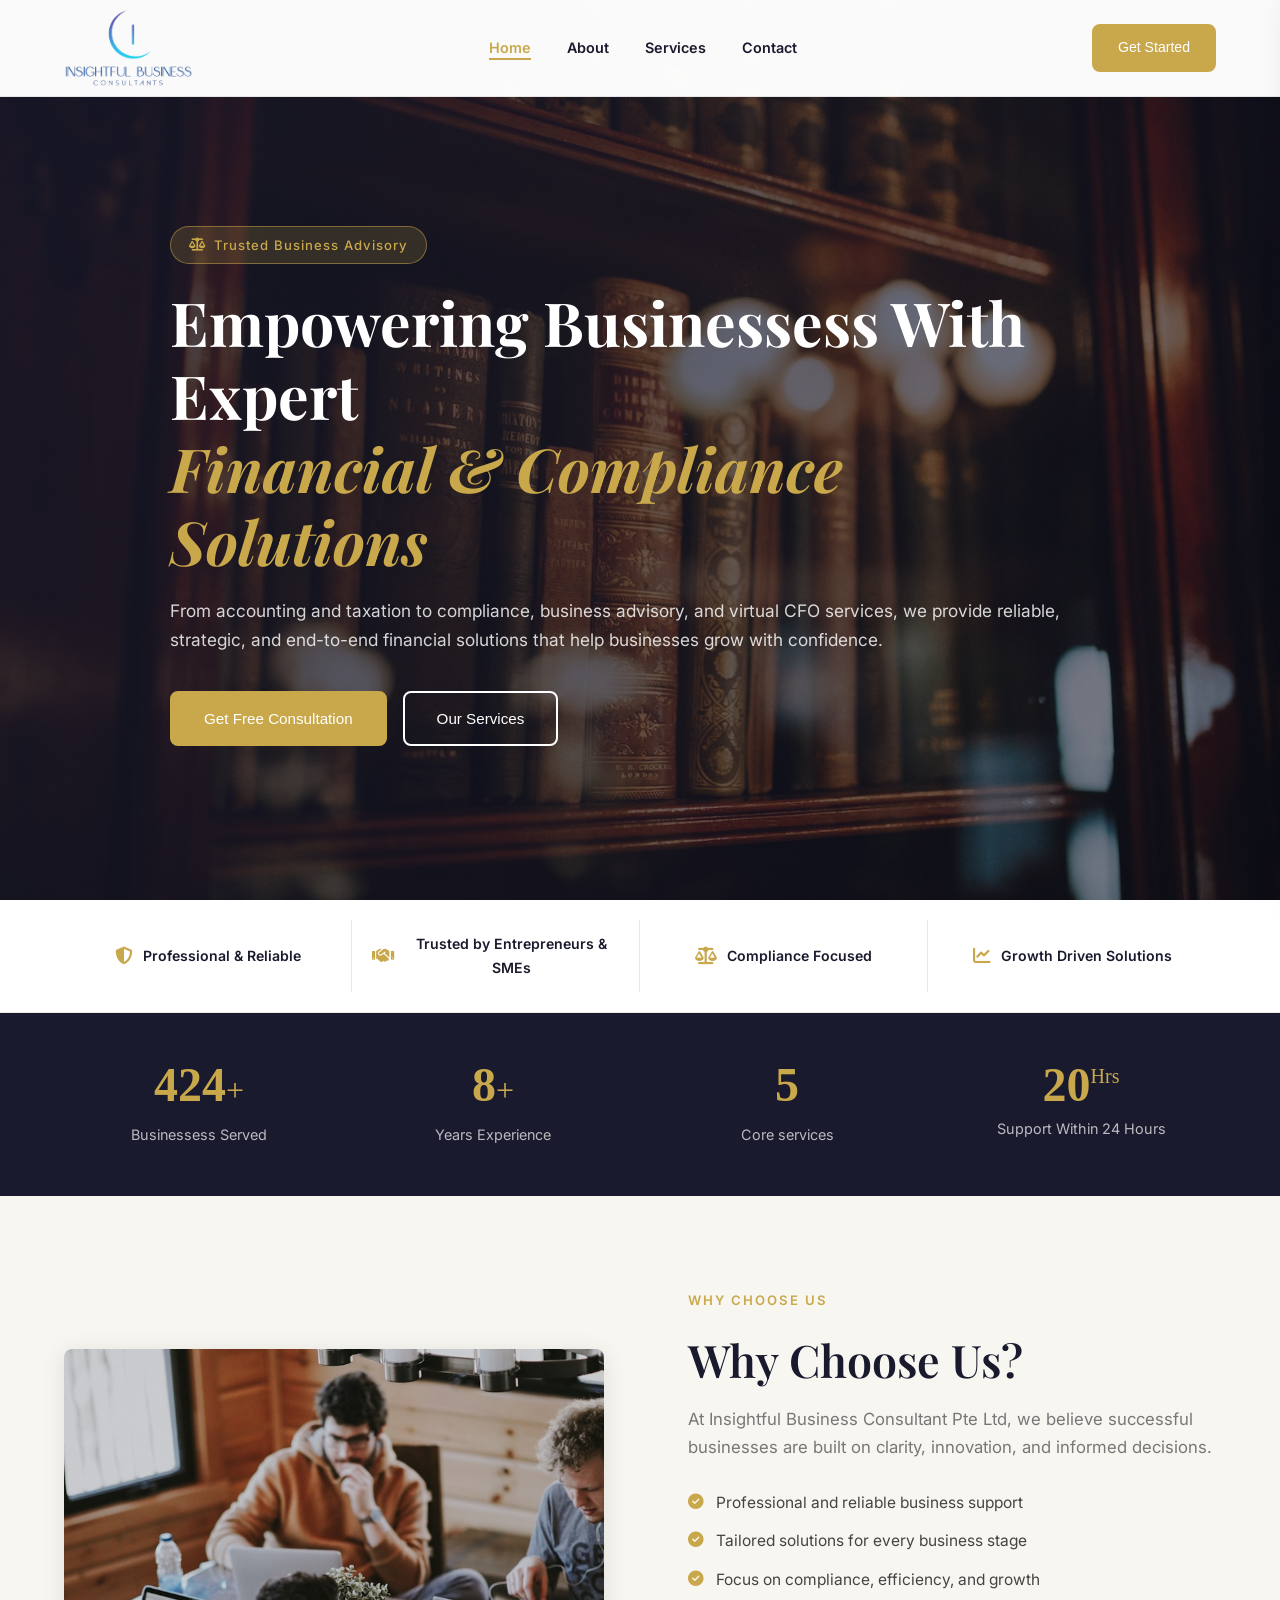
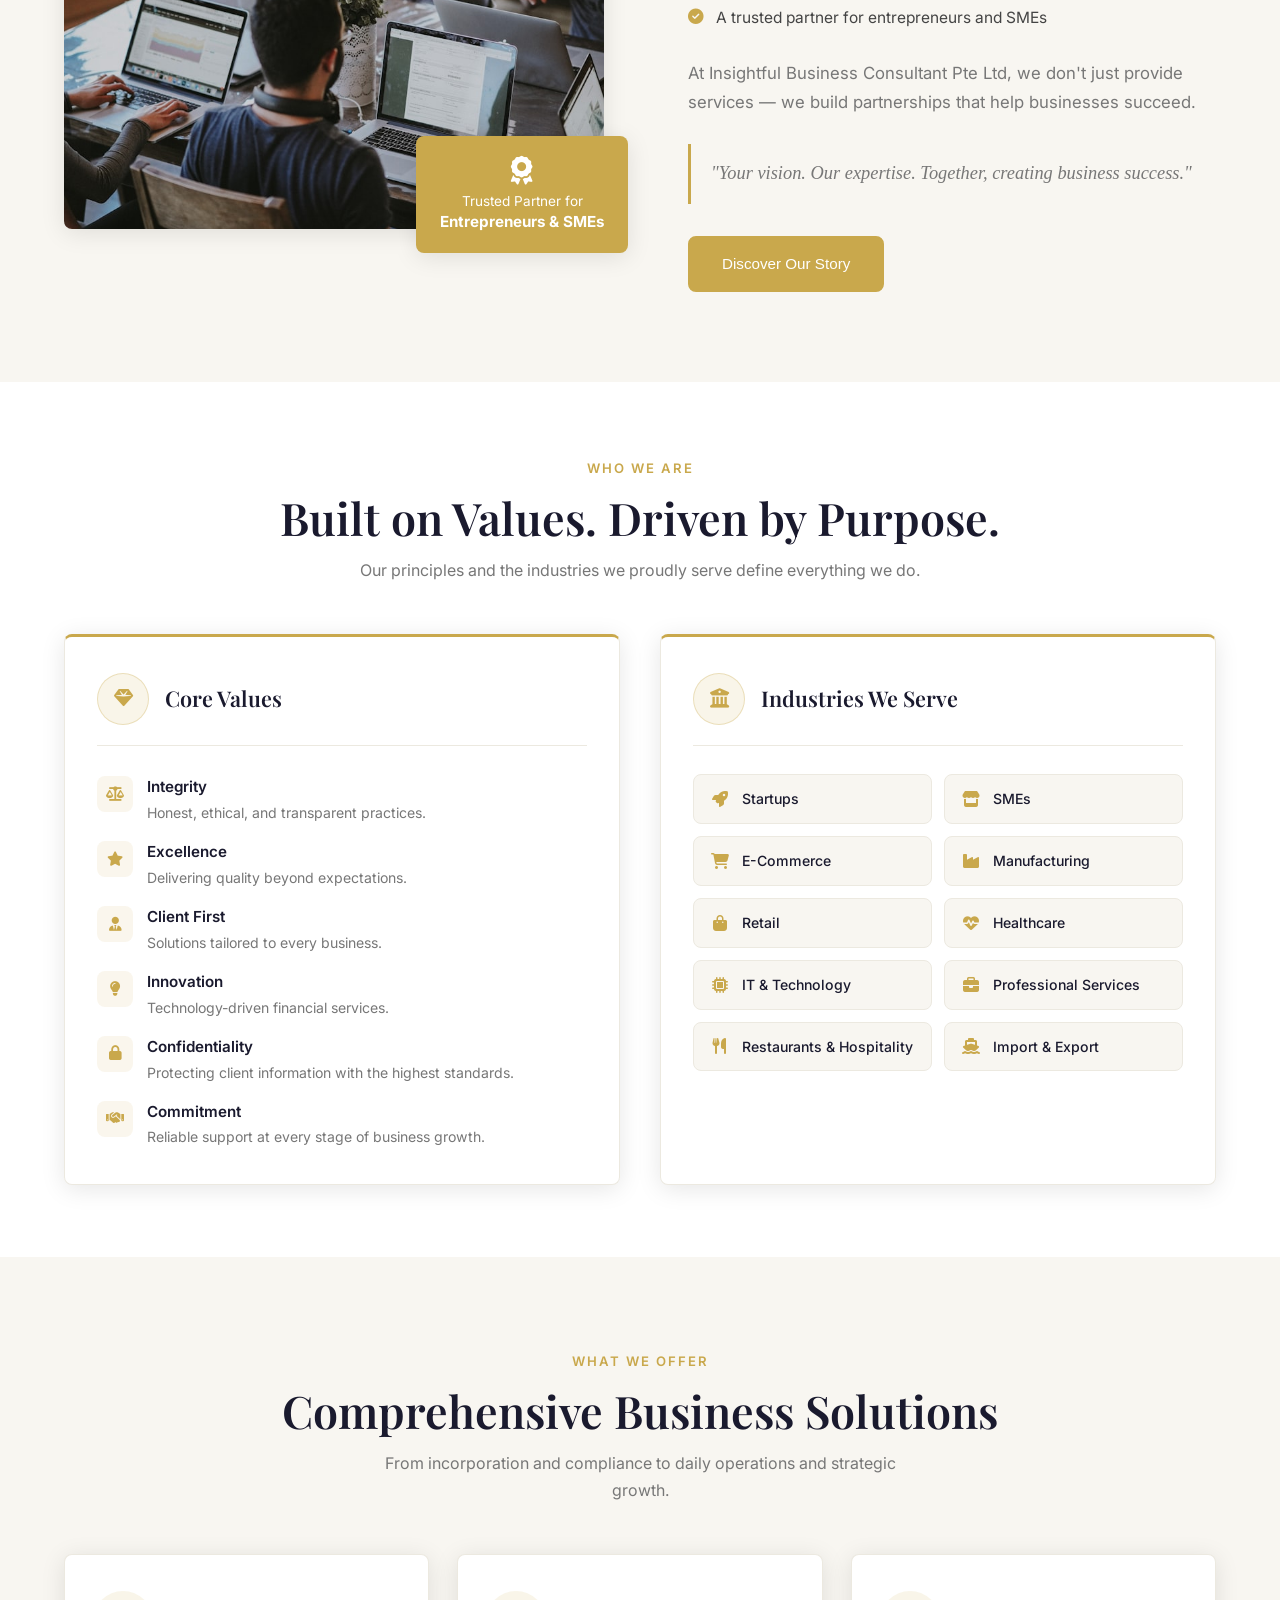
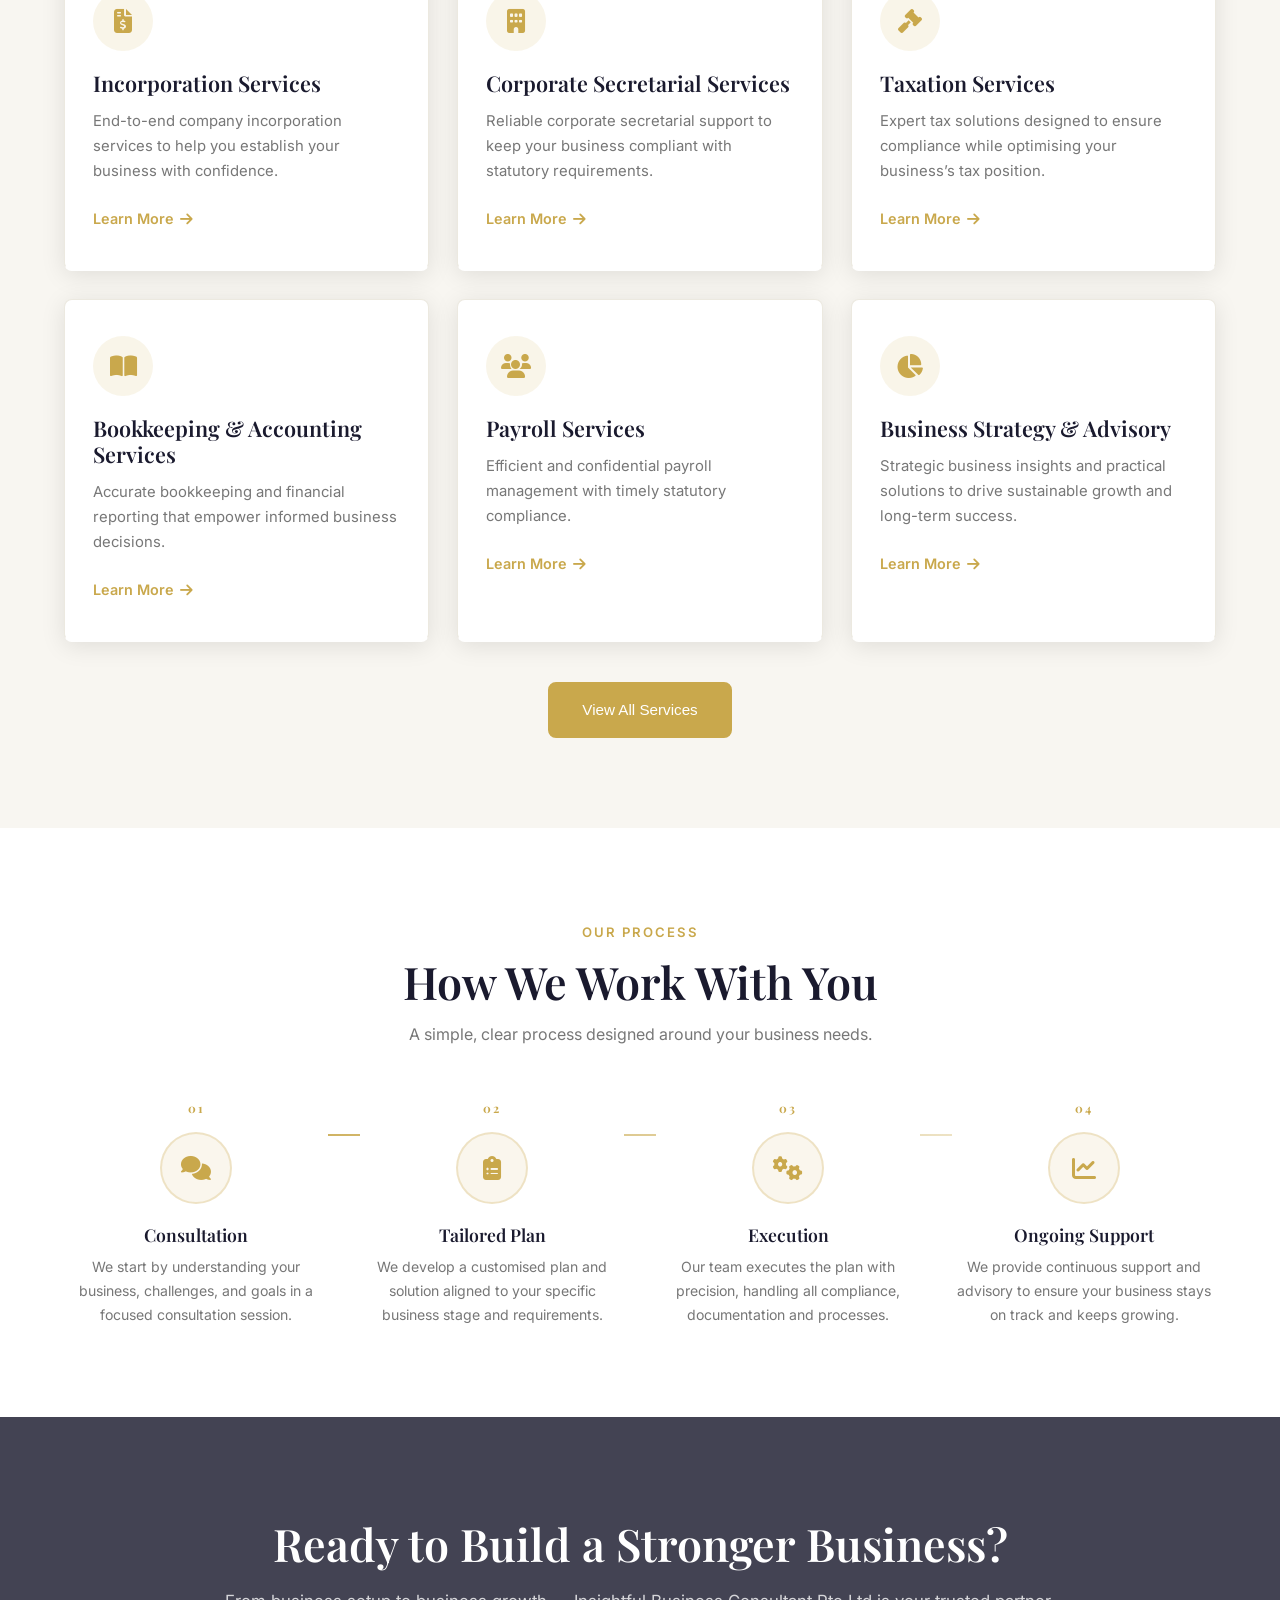
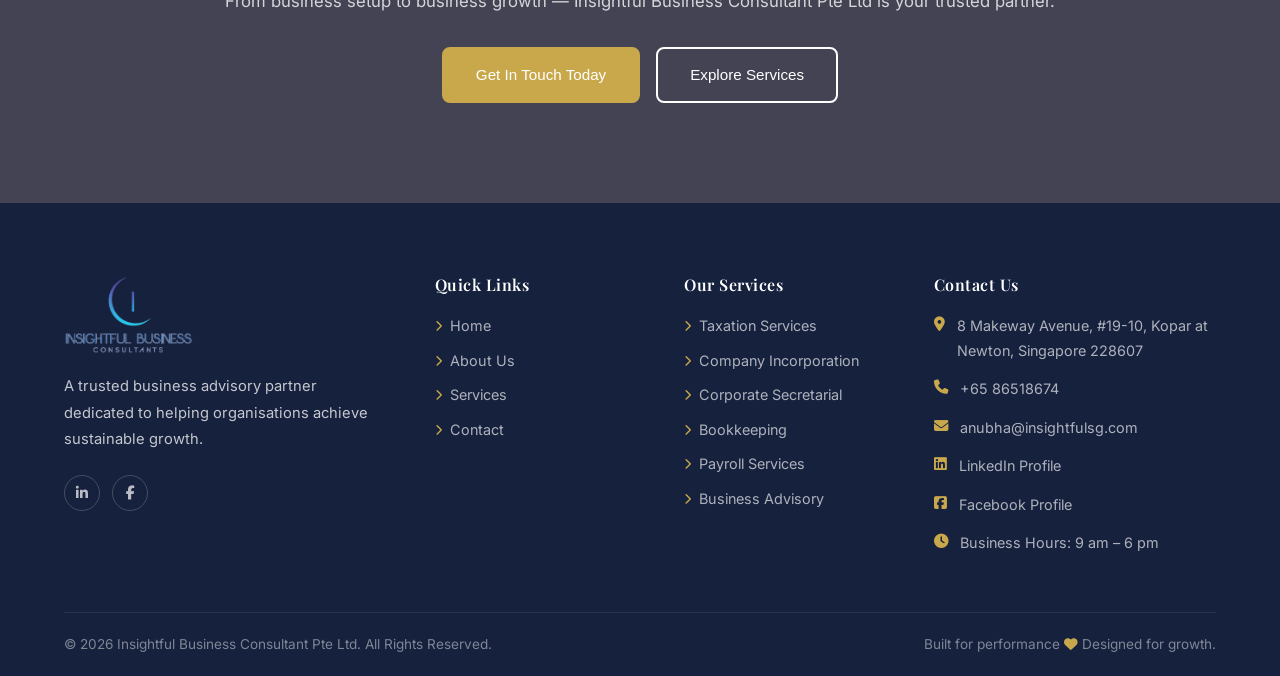
==== commit ef1a9d16: "Add files via upload" ====
--- a/index.html
+++ b/index.html
@@ -39,7 +39,8 @@
         <header class="site-header" id="siteHeader" data-aos="fade-down"
             data-aos-duration="600" data-aos-once="true">
             <div class="container header-inner">
-                <a href="index.html" class="logo">
+                <a href="https://sukantabyabortta.github.io/insightfulsg/"
+                    class="logo">
                     <img src="images/logo.png"
                         alt="Insightful Business Consultant"
                         onerror="this.style.display='none'; this.nextElementSibling.style.display='flex'">
@@ -48,7 +49,8 @@
                 </a>
                 <nav class="main-nav" id="mainNav">
                     <ul class="nav-list">
-                        <li><a href="index.html"
+                        <li><a
+                                href="https://sukantabyabortta.github.io/insightfulsg/"
                                 class="nav-link active">Home</a></li>
                         <li><a href="about.html" class="nav-link">About</a></li>
                         <li><a href="services.html"
@@ -69,7 +71,9 @@
                 <button class="mobile-nav-close" id="mobileNavClose"><i
                         class="fa fa-times"></i></button>
                 <ul class="mobile-nav-list">
-                    <li><a href="index.html" class="active">Home</a></li>
+                    <li><a
+                            href="https://sukantabyabortta.github.io/insightfulsg/"
+                            class="active">Home</a></li>
                     <li><a href="about.html">About</a></li>
                     <li><a href="services.html">Services</a></li>
                     <li><a href="contact.html">Contact</a></li>
@@ -271,67 +275,85 @@
             <!-- ===== BUSINESS INFO ===== -->
             <section class="business-info-section section-pad">
                 <div class="container">
-                    <div class="section-header text-center" data-aos="fade-up" data-aos-duration="800">
+                    <div class="section-header text-center" data-aos="fade-up"
+                        data-aos-duration="800">
                         <span class="section-label">Who We Are</span>
                         <h2>Built on Values. Driven by Purpose.</h2>
-                        <p>Our principles and the industries we proudly serve define everything we do.</p>
+                        <p>Our principles and the industries we proudly serve
+                            define everything we do.</p>
                     </div>
                     <div class="business-info-wrap">
 
-                        <div class="business-info-box" data-aos="fade-right" data-aos-duration="800">
+                        <div class="business-info-box" data-aos="fade-right"
+                            data-aos-duration="800">
                             <div class="bib-header">
-                                <div class="bib-icon-wrap"><i class="fa fa-gem"></i></div>
+                                <div class="bib-icon-wrap"><i
+                                        class="fa fa-gem"></i></div>
                                 <h3>Core Values</h3>
                             </div>
                             <ul class="bib-values-list">
                                 <li>
-                                    <div class="bib-val-icon"><i class="fa fa-scale-balanced"></i></div>
+                                    <div class="bib-val-icon"><i
+                                            class="fa fa-scale-balanced"></i></div>
                                     <div class="bib-val-text">
                                         <strong>Integrity</strong>
-                                        <span>Honest, ethical, and transparent practices.</span>
+                                        <span>Honest, ethical, and transparent
+                                            practices.</span>
                                     </div>
                                 </li>
                                 <li>
-                                    <div class="bib-val-icon"><i class="fa fa-star"></i></div>
+                                    <div class="bib-val-icon"><i
+                                            class="fa fa-star"></i></div>
                                     <div class="bib-val-text">
                                         <strong>Excellence</strong>
-                                        <span>Delivering quality beyond expectations.</span>
+                                        <span>Delivering quality beyond
+                                            expectations.</span>
                                     </div>
                                 </li>
                                 <li>
-                                    <div class="bib-val-icon"><i class="fa fa-user-tie"></i></div>
+                                    <div class="bib-val-icon"><i
+                                            class="fa fa-user-tie"></i></div>
                                     <div class="bib-val-text">
                                         <strong>Client First</strong>
-                                        <span>Solutions tailored to every business.</span>
+                                        <span>Solutions tailored to every
+                                            business.</span>
                                     </div>
                                 </li>
                                 <li>
-                                    <div class="bib-val-icon"><i class="fa fa-lightbulb"></i></div>
+                                    <div class="bib-val-icon"><i
+                                            class="fa fa-lightbulb"></i></div>
                                     <div class="bib-val-text">
                                         <strong>Innovation</strong>
-                                        <span>Technology-driven financial services.</span>
+                                        <span>Technology-driven financial
+                                            services.</span>
                                     </div>
                                 </li>
                                 <li>
-                                    <div class="bib-val-icon"><i class="fa fa-lock"></i></div>
+                                    <div class="bib-val-icon"><i
+                                            class="fa fa-lock"></i></div>
                                     <div class="bib-val-text">
                                         <strong>Confidentiality</strong>
-                                        <span>Protecting client information with the highest standards.</span>
+                                        <span>Protecting client information with
+                                            the highest standards.</span>
                                     </div>
                                 </li>
                                 <li>
-                                    <div class="bib-val-icon"><i class="fa fa-handshake"></i></div>
+                                    <div class="bib-val-icon"><i
+                                            class="fa fa-handshake"></i></div>
                                     <div class="bib-val-text">
                                         <strong>Commitment</strong>
-                                        <span>Reliable support at every stage of business growth.</span>
+                                        <span>Reliable support at every stage of
+                                            business growth.</span>
                                     </div>
                                 </li>
                             </ul>
                         </div>
 
-                        <div class="business-info-box" data-aos="fade-left" data-aos-duration="800">
+                        <div class="business-info-box" data-aos="fade-left"
+                            data-aos-duration="800">
                             <div class="bib-header">
-                                <div class="bib-icon-wrap"><i class="fa fa-building-columns"></i></div>
+                                <div class="bib-icon-wrap"><i
+                                        class="fa fa-building-columns"></i></div>
                                 <h3>Industries We Serve</h3>
                             </div>
                             <div class="bib-industries-grid">
@@ -546,7 +568,8 @@
             <div class="container footer-grid">
                 <div class="footer-col footer-about" data-aos="fade-up"
                     data-aos-duration="700">
-                    <a href="index.html" class="footer-logo">
+                    <a href="https://sukantabyabortta.github.io/insightfulsg/"
+                        class="footer-logo">
                         <img src="images/logo.png" alt="Insightful BC"
                             onerror="this.style.display='none'; this.nextElementSibling.style.display='inline'">
                         <span class="logo-text-fallback"
@@ -569,7 +592,8 @@
                     data-aos-duration="700" data-aos-delay="100">
                     <h4>Quick Links</h4>
                     <ul>
-                        <li><a href="index.html"><i
+                        <li><a
+                                href="https://sukantabyabortta.github.io/insightfulsg/"><i
                                     class="fa fa-chevron-right"></i>
                                 Home</a></li>
                         <li><a href="about.html"><i
@@ -626,7 +650,8 @@
                                 href="#"
                                 target="_blank" rel="noopener">Facebook
                                 Profile</a></li>
-                        <li><i class="fa fa-clock"></i> Business Hours: 9 am – 6 pm</li>
+                        <li><i class="fa fa-clock"></i> Business Hours: 9 am – 6
+                            pm</li>
                     </ul>
                 </div>
             </div>
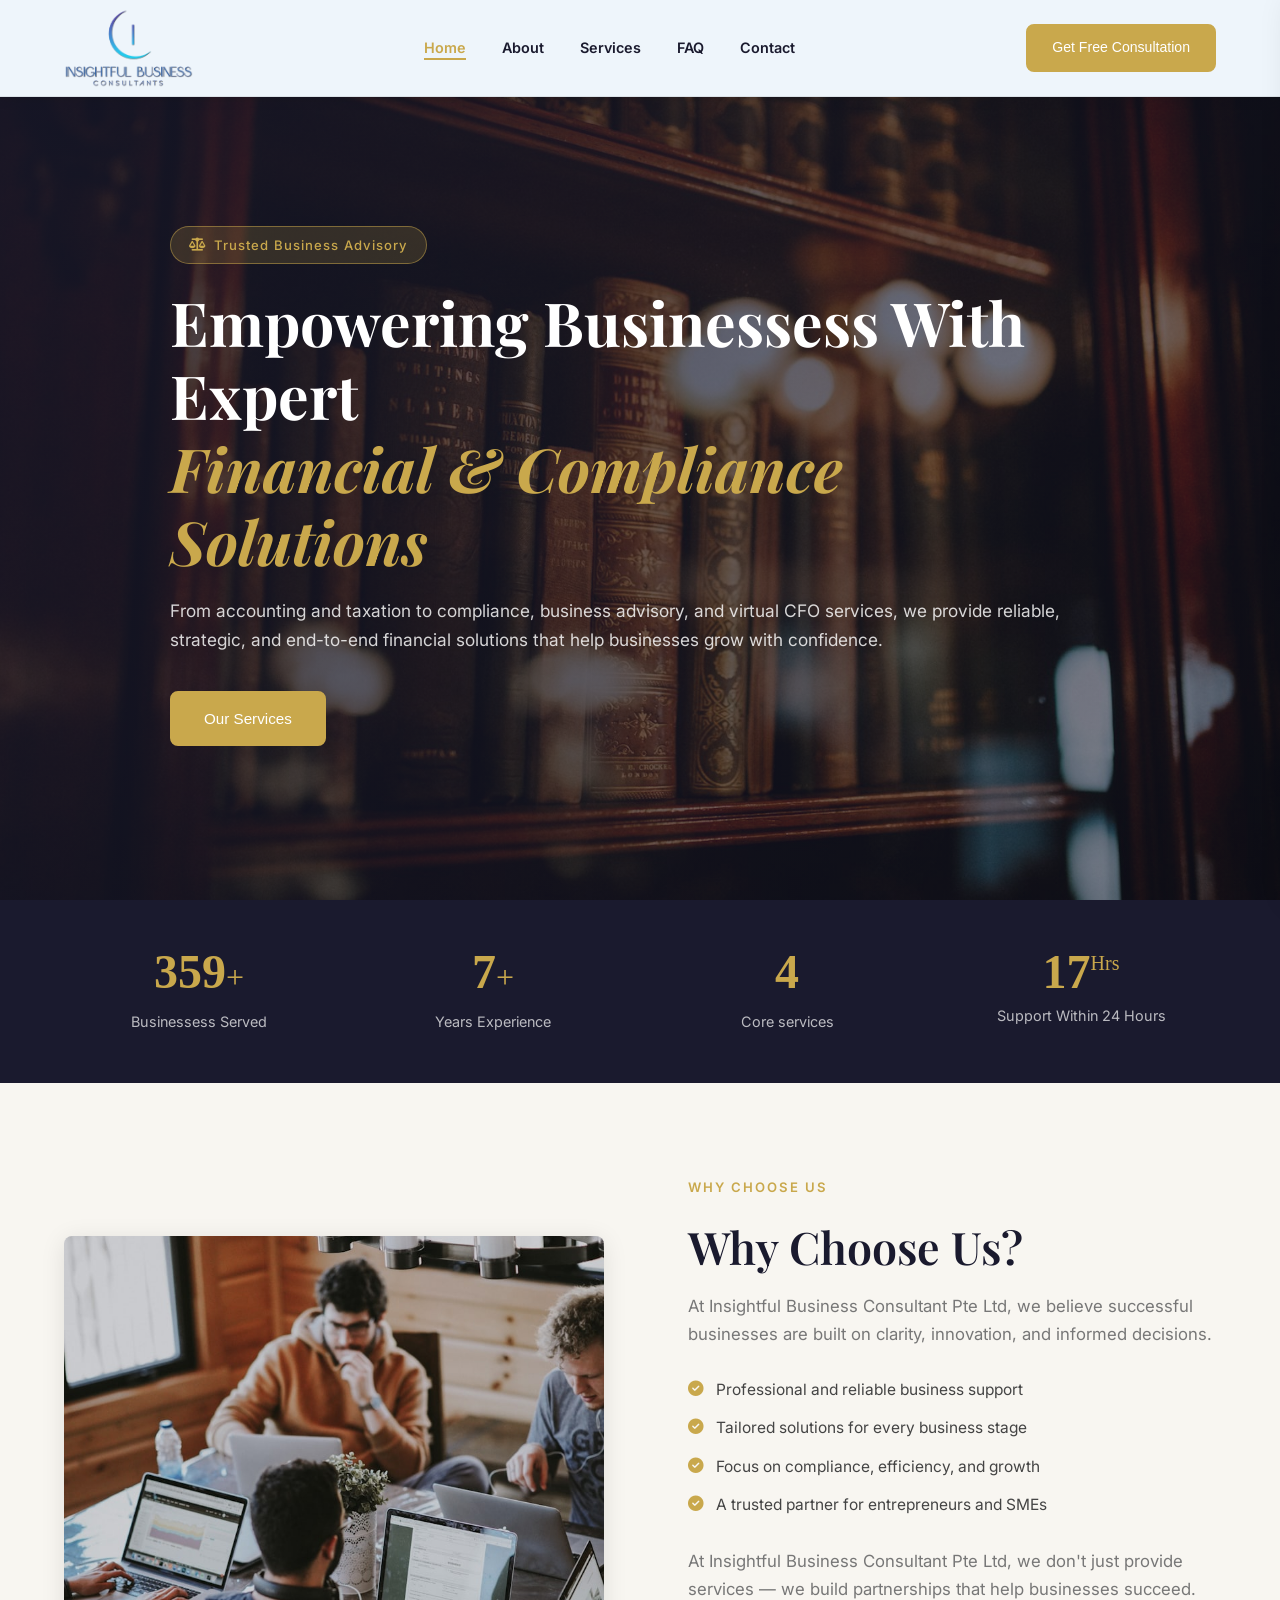
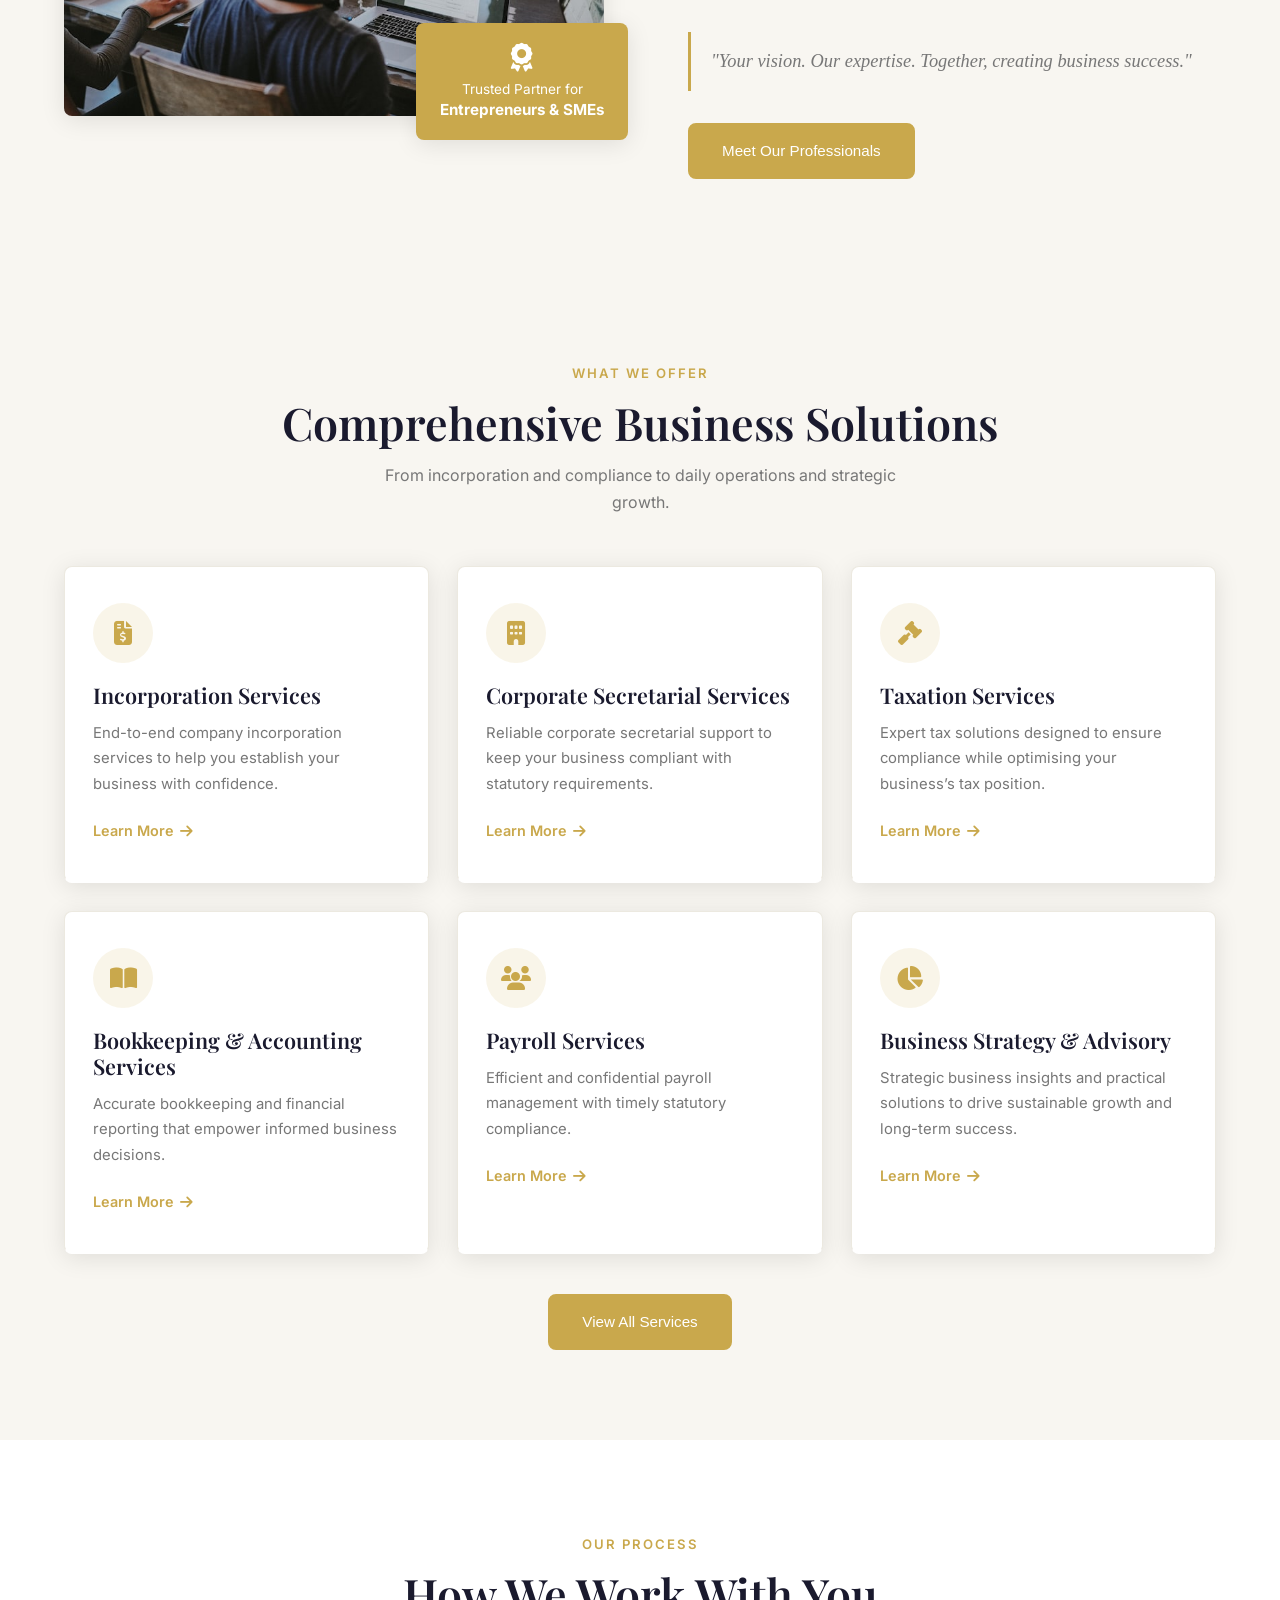
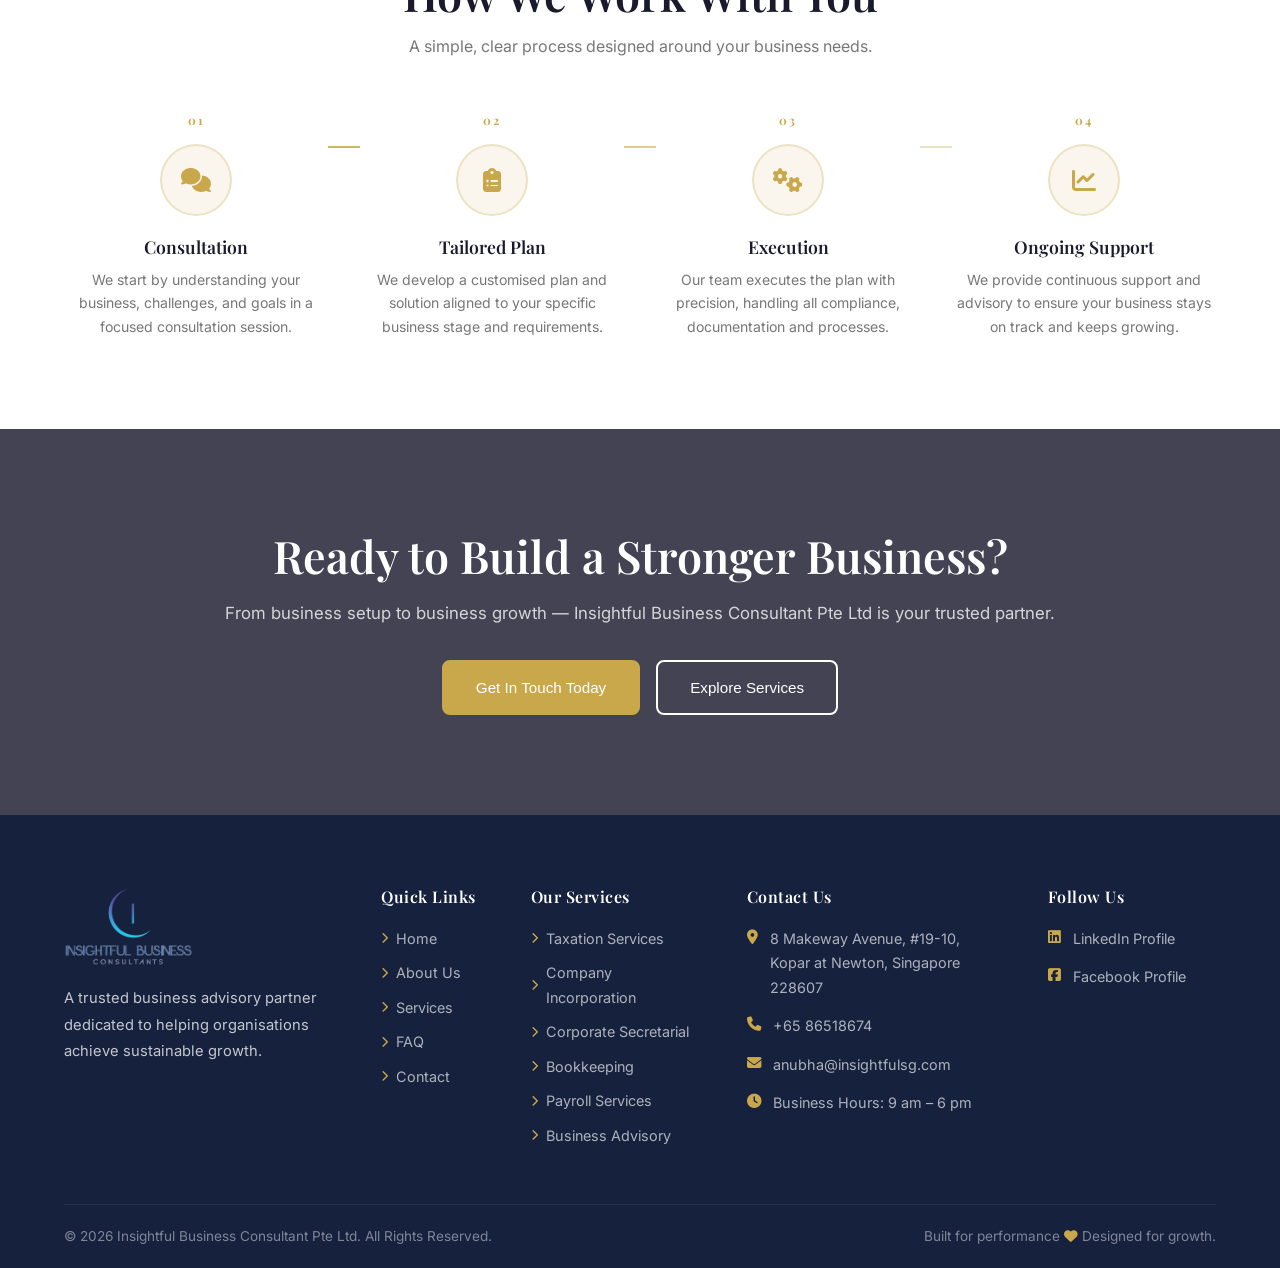
==== commit d6380a7f: "Add files via upload" ====
--- a/index.html
+++ b/index.html
@@ -39,9 +39,9 @@
         <header class="site-header" id="siteHeader" data-aos="fade-down"
             data-aos-duration="600" data-aos-once="true">
             <div class="container header-inner">
-                <a href="https://sukantabyabortta.github.io/insightfulsg/"
+                <a href="index.html"
                     class="logo">
-                    <img src="images/logo.png"
+                    <img src="images/logo3.png"
                         alt="Insightful Business Consultant"
                         onerror="this.style.display='none'; this.nextElementSibling.style.display='flex'">
                     <span
@@ -50,17 +50,20 @@
                 <nav class="main-nav" id="mainNav">
                     <ul class="nav-list">
                         <li><a
-                                href="https://sukantabyabortta.github.io/insightfulsg/"
+                                href="index.html"
                                 class="nav-link active">Home</a></li>
                         <li><a href="about.html" class="nav-link">About</a></li>
                         <li><a href="services.html"
                                 class="nav-link">Services</a></li>
+                        <li><a href="faq.html"
+                                class="nav-link">FAQ</a></li>
                         <li><a href="contact.html"
                                 class="nav-link">Contact</a></li>
                     </ul>
                 </nav>
                 <a href="contact.html" class="btn btn-primary header-cta">Get
-                    Started</a>
+                    Free
+                    Consultation</a>
                 <button class="hamburger" id="hamburger"
                     aria-label="Toggle menu">
                     <span></span><span></span><span></span>
@@ -72,14 +75,16 @@
                         class="fa fa-times"></i></button>
                 <ul class="mobile-nav-list">
                     <li><a
-                            href="https://sukantabyabortta.github.io/insightfulsg/"
+                            href="index.html"
                             class="active">Home</a></li>
                     <li><a href="about.html">About</a></li>
                     <li><a href="services.html">Services</a></li>
+                    <li><a href="faq.html">FAQ</a></li>
                     <li><a href="contact.html">Contact</a></li>
                 </ul>
                 <a href="contact.html" class="btn btn-primary mobile-cta">Get
-                    Started</a>
+                    Free
+                    Consultation</a>
             </nav>
         </header>
 
@@ -108,11 +113,11 @@
                                 that help businesses grow with confidence.</p>
                             <div class="hero-btns" data-aos="fade-up"
                                 data-aos-duration="800" data-aos-delay="300">
-                                <a href="contact.html"
+                                <!-- <a href="contact.html"
                                     class="btn btn-primary">Get Free
-                                    Consultation</a>
+                                    Consultation</a> -->
                                 <a href="services.html"
-                                    class="btn btn-outline">Our Services</a>
+                                    class="btn btn-primary">Our Services</a>
                             </div>
                         </div>
                     </div>
@@ -172,7 +177,7 @@
             </section>
 
             <!-- ===== TRUST BAR ===== -->
-            <section class="trust-bar" data-aos="fade-up"
+            <!-- <section class="trust-bar" data-aos="fade-up"
                 data-aos-duration="600">
                 <div class="container trust-bar-grid">
                     <div class="trust-item" data-aos="fade-up"
@@ -196,7 +201,7 @@
                         <span>Growth Driven Solutions</span>
                     </div>
                 </div>
-            </section>
+            </section> -->
 
             <!-- ===== STATS ===== -->
             <section class="stats-bar">
@@ -266,140 +271,9 @@
                             build partnerships that help businesses succeed.</p>
                         <blockquote
                             class="home-quote">"Your vision. Our expertise. Together, creating business success."</blockquote>
-                        <a href="about.html" class="btn btn-primary">Discover
-                            Our Story</a>
-                    </div>
-                </div>
-            </section>
-
-            <!-- ===== BUSINESS INFO ===== -->
-            <section class="business-info-section section-pad">
-                <div class="container">
-                    <div class="section-header text-center" data-aos="fade-up"
-                        data-aos-duration="800">
-                        <span class="section-label">Who We Are</span>
-                        <h2>Built on Values. Driven by Purpose.</h2>
-                        <p>Our principles and the industries we proudly serve
-                            define everything we do.</p>
-                    </div>
-                    <div class="business-info-wrap">
-
-                        <div class="business-info-box" data-aos="fade-right"
-                            data-aos-duration="800">
-                            <div class="bib-header">
-                                <div class="bib-icon-wrap"><i
-                                        class="fa fa-gem"></i></div>
-                                <h3>Core Values</h3>
-                            </div>
-                            <ul class="bib-values-list">
-                                <li>
-                                    <div class="bib-val-icon"><i
-                                            class="fa fa-scale-balanced"></i></div>
-                                    <div class="bib-val-text">
-                                        <strong>Integrity</strong>
-                                        <span>Honest, ethical, and transparent
-                                            practices.</span>
-                                    </div>
-                                </li>
-                                <li>
-                                    <div class="bib-val-icon"><i
-                                            class="fa fa-star"></i></div>
-                                    <div class="bib-val-text">
-                                        <strong>Excellence</strong>
-                                        <span>Delivering quality beyond
-                                            expectations.</span>
-                                    </div>
-                                </li>
-                                <li>
-                                    <div class="bib-val-icon"><i
-                                            class="fa fa-user-tie"></i></div>
-                                    <div class="bib-val-text">
-                                        <strong>Client First</strong>
-                                        <span>Solutions tailored to every
-                                            business.</span>
-                                    </div>
-                                </li>
-                                <li>
-                                    <div class="bib-val-icon"><i
-                                            class="fa fa-lightbulb"></i></div>
-                                    <div class="bib-val-text">
-                                        <strong>Innovation</strong>
-                                        <span>Technology-driven financial
-                                            services.</span>
-                                    </div>
-                                </li>
-                                <li>
-                                    <div class="bib-val-icon"><i
-                                            class="fa fa-lock"></i></div>
-                                    <div class="bib-val-text">
-                                        <strong>Confidentiality</strong>
-                                        <span>Protecting client information with
-                                            the highest standards.</span>
-                                    </div>
-                                </li>
-                                <li>
-                                    <div class="bib-val-icon"><i
-                                            class="fa fa-handshake"></i></div>
-                                    <div class="bib-val-text">
-                                        <strong>Commitment</strong>
-                                        <span>Reliable support at every stage of
-                                            business growth.</span>
-                                    </div>
-                                </li>
-                            </ul>
-                        </div>
-
-                        <div class="business-info-box" data-aos="fade-left"
-                            data-aos-duration="800">
-                            <div class="bib-header">
-                                <div class="bib-icon-wrap"><i
-                                        class="fa fa-building-columns"></i></div>
-                                <h3>Industries We Serve</h3>
-                            </div>
-                            <div class="bib-industries-grid">
-                                <div class="bib-industry-item">
-                                    <i class="fa fa-rocket"></i>
-                                    <span>Startups</span>
-                                </div>
-                                <div class="bib-industry-item">
-                                    <i class="fa fa-store"></i>
-                                    <span>SMEs</span>
-                                </div>
-                                <div class="bib-industry-item">
-                                    <i class="fa fa-cart-shopping"></i>
-                                    <span>E-Commerce</span>
-                                </div>
-                                <div class="bib-industry-item">
-                                    <i class="fa fa-industry"></i>
-                                    <span>Manufacturing</span>
-                                </div>
-                                <div class="bib-industry-item">
-                                    <i class="fa fa-bag-shopping"></i>
-                                    <span>Retail</span>
-                                </div>
-                                <div class="bib-industry-item">
-                                    <i class="fa fa-heart-pulse"></i>
-                                    <span>Healthcare</span>
-                                </div>
-                                <div class="bib-industry-item">
-                                    <i class="fa fa-microchip"></i>
-                                    <span>IT &amp; Technology</span>
-                                </div>
-                                <div class="bib-industry-item">
-                                    <i class="fa fa-briefcase"></i>
-                                    <span>Professional Services</span>
-                                </div>
-                                <div class="bib-industry-item">
-                                    <i class="fa fa-utensils"></i>
-                                    <span>Restaurants &amp; Hospitality</span>
-                                </div>
-                                <div class="bib-industry-item">
-                                    <i class="fa fa-ship"></i>
-                                    <span>Import &amp; Export</span>
-                                </div>
-                            </div>
-                        </div>
-
+                        <a href="about.html#team" class="btn btn-primary">Meet
+                            Our
+                            Professionals</a>
                     </div>
                 </div>
             </section>
@@ -568,16 +442,15 @@
             <div class="container footer-grid">
                 <div class="footer-col footer-about" data-aos="fade-up"
                     data-aos-duration="700">
-                    <a href="https://sukantabyabortta.github.io/insightfulsg/"
-                        class="footer-logo">
-                        <img src="images/logo.png" alt="Insightful BC"
+                    <a href="index.html" class="footer-logo">
+                        <img src="images/logo3.png" alt="Insightful BC"
                             onerror="this.style.display='none'; this.nextElementSibling.style.display='inline'">
                         <span class="logo-text-fallback"
                             style="display:none">Insightful<span>BC</span></span>
                     </a>
                     <p>A trusted business advisory partner dedicated to helping
                         organisations achieve sustainable growth.</p>
-                    <div class="social-links">
+                    <!-- <div class="social-links">
                         <a
                             href="https://www.linkedin.com/in/anubha-jain-bajoria"
                             target="_blank" rel="noopener"><i
@@ -586,14 +459,13 @@
                             href="#"
                             target="_blank" rel="noopener"><i
                                 class="fab fa-facebook-f"></i></a>
-                    </div>
+                    </div> -->
                 </div>
                 <div class="footer-col" data-aos="fade-up"
                     data-aos-duration="700" data-aos-delay="100">
                     <h4>Quick Links</h4>
                     <ul>
-                        <li><a
-                                href="https://sukantabyabortta.github.io/insightfulsg/"><i
+                        <li><a href="index.html"><i
                                     class="fa fa-chevron-right"></i>
                                 Home</a></li>
                         <li><a href="about.html"><i
@@ -602,6 +474,9 @@
                         <li><a href="services.html"><i
                                     class="fa fa-chevron-right"></i>
                                 Services</a></li>
+                        <li><a href="faq.html"><i
+                                    class="fa fa-chevron-right"></i>
+                                FAQ</a></li>
                         <li><a href="contact.html"><i
                                     class="fa fa-chevron-right"></i>
                                 Contact</a></li>
@@ -642,6 +517,14 @@
                                 href="tel:+6599999999">+65 86518674</a></li>
                         <li><i class="fa fa-envelope"></i> <a
                                 href="mailto:anubha@insightfulsg.com">anubha@insightfulsg.com</a></li>
+                        <li><i class="fa fa-clock"></i> Business Hours: 9 am – 6
+                            pm</li>
+                    </ul>
+                </div>
+                <div class="footer-col" data-aos="fade-up"
+                    data-aos-duration="700" data-aos-delay="200">
+                    <h4>Follow Us</h4>
+                    <ul class="contact-list">
                         <li><i class="fab fa-linkedin"></i> <a
                                 href="https://www.linkedin.com/in/anubha-jain-bajoria"
                                 target="_blank" rel="noopener">LinkedIn
@@ -650,8 +533,6 @@
                                 href="#"
                                 target="_blank" rel="noopener">Facebook
                                 Profile</a></li>
-                        <li><i class="fa fa-clock"></i> Business Hours: 9 am – 6
-                            pm</li>
                     </ul>
                 </div>
             </div>
--- a/css/style.css
+++ b/css/style.css
@@ -736,12 +736,6 @@
     color: var(--dark);
 }
 
-@media (max-width: 600px) {
-    .business-info-box ul li strong {
-        display: block;
-    }
-}
-
 /* ===== SERVICES PREVIEW ===== */
 .services-grid {
     display: grid;
@@ -913,7 +907,7 @@
 
 .footer-grid {
     display: grid;
-    grid-template-columns: 1.6fr 1fr 1fr 1.4fr;
+    grid-template-columns: 1.6fr 0.6fr 1fr 1.5fr 1fr;
     gap: 48px;
     padding-bottom: 56px;
     border-bottom: 1px solid rgba(255, 255, 255, 0.08);
@@ -1903,66 +1897,82 @@
     line-height: 1.5;
 }
 
-/* ===== SERVICES PAGE RESPONSIVE ===== */
-@media (max-width: 1024px) {
-    .services-intro-inner {
-        gap: 48px;
-    }
-
-    .svc-block-inner {
-        gap: 48px;
-    }
-}
-
-@media (max-width: 900px) {
-    .services-intro-inner {
-        grid-template-columns: 1fr;
-        gap: 40px;
-    }
-
-    .svc-block-inner {
-        grid-template-columns: 1fr;
-        gap: 40px;
-    }
-
-    /* always show image first on mobile */
-    .svc-block-alt .svc-content-col {
-        order: 2;
-    }
-
-    .svc-block-alt .svc-img-col {
-        order: 1;
-    }
-
-    .svc-img-wrap img {
-        height: 300px;
-    }
-
-    .svc-features {
-        grid-template-columns: 1fr;
-    }
-
-    .tagline-box {
-        flex-direction: column;
-        text-align: center;
-        gap: 28px;
-    }
-
-    .svc-content-col h3::after {
-        left: 50%;
-        transform: translateX(-50%);
-    }
-}
-
-@media (max-width: 600px) {
-    .svc-block {
-        padding: 60px 0;
-    }
-
-    .services-quick-nav {
-        display: none;
-    }
-}
+/* ===== FAQ SECTION ===== */
+.faq-section {
+    padding: 100px 0;
+    background: #fff;
+}
+
+.faq-section .sec-title p {
+    color: var(--text-light);
+    max-width: 560px;
+    margin: 12px auto 0;
+}
+
+.faq-wrap {
+    max-width: 900px;
+    margin: 50px auto 0;
+}
+
+.faq-item {
+    border: 1px solid #e8e8e8;
+    margin-bottom: 18px;
+    border-radius: 8px;
+    overflow: hidden;
+    transition: .3s;
+}
+
+.faq-item.active {
+    border-color: #c9a34e;
+    box-shadow: 0 10px 30px rgba(0, 0, 0, .08);
+}
+
+.faq-title {
+    display: flex;
+    justify-content: space-between;
+    align-items: center;
+    cursor: pointer;
+    padding: 22px 25px;
+    background: #fff;
+}
+
+.faq-title h4 {
+    font-size: 20px;
+    margin: 0;
+    color: #1f2240;
+    font-weight: 600;
+    line-height: 1.5;
+    width: 90%;
+}
+
+.faq-title span {
+    width: 38px;
+    height: 38px;
+    background: #c9a34e;
+    color: #fff;
+    border-radius: 50%;
+    display: flex;
+    align-items: center;
+    justify-content: center;
+    transition: .3s;
+}
+
+.faq-item.active .faq-title span {
+    transform: rotate(45deg);
+}
+
+.faq-content {
+    display: none;
+    padding: 0 25px 25px;
+}
+
+.faq-content p {
+    margin: 0;
+    font-size: 16px;
+    color: #666;
+    line-height: 1.9;
+}
+
 
 /* ===================================================
    CONTACT PAGE
@@ -2320,59 +2330,6 @@
     white-space: normal;
 }
 
-/* ===== CONTACT PAGE RESPONSIVE ===== */
-@media (max-width: 1024px) {
-    .contact-layout {
-        gap: 40px;
-    }
-
-    .contact-info-panel {
-        padding: 40px 32px;
-    }
-
-    .contact-form-panel {
-        padding: 40px 36px;
-    }
-}
-
-@media (max-width: 900px) {
-    .contact-layout {
-        grid-template-columns: 1fr;
-    }
-
-    .contact-info-panel {
-        position: static;
-    }
-
-    .form-row {
-        grid-template-columns: 1fr;
-    }
-
-    .map-pin-card {
-        position: static;
-        transform: none;
-        margin: 0 auto;
-        border-radius: 0;
-        max-width: 100%;
-        min-width: unset;
-        white-space: normal;
-    }
-}
-
-@media (max-width: 600px) {
-    .contact-form-panel {
-        padding: 28px 22px;
-    }
-
-    .contact-info-panel {
-        padding: 32px 24px;
-    }
-
-    .btn-submit {
-        width: 100%;
-        justify-content: center;
-    }
-}
 
 /* contact form hidden — info panel fills full width */
 .contact-layout-full {
@@ -2435,23 +2392,7 @@
     filter: grayscale(15%);
 }
 
-@media (max-width: 900px) {
-    .contact-layout-full {
-        grid-template-columns: 1fr;
-    }
-
-    .contact-map-col {
-        min-height: 380px;
-    }
-
-    .contact-map-col iframe {
-        min-height: 380px;
-    }
-
-    .contact-layout-full .contact-info-panel {
-        padding: 40px 32px;
-    }
-}
+
 
 /* ===== CONTACT LAYOUT CLEAN FIX ===== */
 .contact-layout-full {
@@ -2489,22 +2430,6 @@
     filter: grayscale(10%);
 }
 
-@media (max-width: 900px) {
-    .contact-layout-full {
-        grid-template-columns: 1fr;
-        min-height: auto;
-    }
-
-    .contact-layout-full .contact-info-panel {
-        min-height: auto !important;
-        padding: 40px 32px !important;
-    }
-
-    .contact-map-col,
-    .contact-map-col iframe {
-        min-height: 380px;
-    }
-}
 
 /* ===================================================
    CONTACT PAGE — CLEAN
@@ -2684,32 +2609,6 @@
     filter: grayscale(10%);
 }
 
-/* ---- Responsive ---- */
-@media (max-width: 860px) {
-    .contact-box {
-        grid-template-columns: 1fr;
-    }
-
-    .contact-box-info {
-        padding: 44px 32px;
-    }
-
-    .contact-box-map {
-        min-height: 380px;
-        position: relative;
-    }
-
-    .contact-box-map iframe {
-        position: absolute;
-    }
-}
-
-@media (max-width: 480px) {
-    .contact-box-info {
-        padding: 32px 24px;
-    }
-}
-
 /* ===================================================
    PROFESSIONAL REDESIGN — REFERENCE INSPIRED
    =================================================== */
@@ -2843,8 +2742,10 @@
 
 /* ===== HEADER — LIGHT VERSION (reference style) ===== */
 .site-header {
-    background: rgba(255, 255, 255, 0.98) !important;
+    /* background: rgba(255, 255, 255, 0.98) !important; */
+    background: #eef5fb !important;
     border-bottom: 1px solid rgba(0, 0, 0, 0.08);
+    box-shadow: 0 3px 12px rgba(0, 0, 0, .08);
 }
 
 .site-header.scrolled {
@@ -2920,39 +2821,4 @@
 
 .service-card:hover {
     border-bottom-color: var(--gold);
-}
-
-/* ===== RESPONSIVE ===== */
-@media (max-width: 900px) {
-    .trust-bar-grid {
-        grid-template-columns: repeat(2, 1fr);
-    }
-
-    .trust-item {
-        border-right: none;
-        border-bottom: 1px solid #ece9e0;
-    }
-
-    .steps-grid {
-        grid-template-columns: repeat(2, 1fr);
-    }
-
-    .steps-grid::before {
-        display: none;
-    }
-}
-
-@media (max-width: 600px) {
-    .trust-bar-grid {
-        grid-template-columns: 1fr;
-    }
-
-    .steps-grid {
-        grid-template-columns: 1fr;
-    }
-
-    .cta-btns {
-        flex-direction: column;
-        align-items: center;
-    }
 }
--- a/css/responsive.css
+++ b/css/responsive.css
@@ -1,5 +1,13 @@
-/* ===== TABLET: ≤ 1024px ===== */
+/* ===== PAGE RESPONSIVE ===== */
 @media (max-width: 1024px) {
+    .services-intro-inner {
+        gap: 48px;
+    }
+
+    .svc-block-inner {
+        gap: 48px;
+    }
+
     .why-grid {
         gap: 48px;
     }
@@ -8,6 +16,39 @@
         grid-template-columns: 1fr 1fr;
         gap: 36px;
     }
+
+    .contact-layout {
+        gap: 40px;
+    }
+
+    .contact-info-panel {
+        padding: 40px 32px;
+    }
+
+    .contact-form-panel {
+        padding: 40px 36px;
+    }
+}
+
+/* FAQ RESPONSIVE */
+@media(max-width:991px) {
+
+    .faq-section {
+        padding: 70px 0;
+    }
+
+    .faq-title {
+        padding: 18px;
+    }
+
+    .faq-title h4 {
+        font-size: 17px;
+    }
+
+    .faq-content {
+        padding: 0 18px 18px;
+    }
+
 }
 
 /* ===== TABLET SMALL: ≤ 900px ===== */
@@ -56,12 +97,145 @@
     .hamburger span {
         background: var(--dark);
     }
+
+    .services-intro-inner {
+        grid-template-columns: 1fr;
+        gap: 40px;
+    }
+
+    .svc-block-inner {
+        grid-template-columns: 1fr;
+        gap: 40px;
+    }
+
+    /* always show image first on mobile */
+    .svc-block-alt .svc-content-col {
+        order: 2;
+    }
+
+    .svc-block-alt .svc-img-col {
+        order: 1;
+    }
+
+    .svc-img-wrap img {
+        height: 300px;
+    }
+
+    .svc-features {
+        grid-template-columns: 1fr;
+    }
+
+    .tagline-box {
+        flex-direction: column;
+        text-align: center;
+        gap: 28px;
+    }
+
+    .svc-content-col h3::after {
+        left: 50%;
+        transform: translateX(-50%);
+    }
+
+    .contact-layout {
+        grid-template-columns: 1fr;
+    }
+
+    .contact-info-panel {
+        position: static;
+    }
+
+    .form-row {
+        grid-template-columns: 1fr;
+    }
+
+    .map-pin-card {
+        position: static;
+        transform: none;
+        margin: 0 auto;
+        border-radius: 0;
+        max-width: 100%;
+        min-width: unset;
+        white-space: normal;
+    }
+
+    .contact-layout-full {
+        grid-template-columns: 1fr;
+    }
+
+    .contact-map-col {
+        min-height: 380px;
+    }
+
+    .contact-map-col iframe {
+        min-height: 380px;
+    }
+
+    .contact-layout-full .contact-info-panel {
+        padding: 40px 32px;
+    }
+
+    .contact-layout-full {
+        grid-template-columns: 1fr;
+        min-height: auto;
+    }
+
+    .contact-layout-full .contact-info-panel {
+        min-height: auto !important;
+        padding: 40px 32px !important;
+    }
+
+    .contact-map-col,
+    .contact-map-col iframe {
+        min-height: 380px;
+    }
+
+    .trust-bar-grid {
+        grid-template-columns: repeat(2, 1fr);
+    }
+
+    .trust-item {
+        border-right: none;
+        border-bottom: 1px solid #ece9e0;
+    }
+
+    .steps-grid {
+        grid-template-columns: repeat(2, 1fr);
+    }
+
+    .steps-grid::before {
+        display: none;
+    }
+}
+
+@media (max-width: 860px) {
+    .contact-box {
+        grid-template-columns: 1fr;
+    }
+
+    .contact-box-info {
+        padding: 44px 32px;
+    }
+
+    .contact-box-map {
+        min-height: 380px;
+        position: relative;
+    }
+
+    .contact-box-map iframe {
+        position: absolute;
+    }
+}
+
+@media (max-width: 480px) {
+    .contact-box-info {
+        padding: 32px 24px;
+    }
 }
 
 /* ===== MOBILE: ≤ 600px ===== */
 @media (max-width: 600px) {
     .business-info-box {
-        padding: 28px 22px;
+        padding: 28px 10px;
     }
 
     .section-pad {
@@ -116,6 +290,44 @@
         position: static;
         margin-top: 16px;
         border-radius: var(--radius);
+    }
+
+    .svc-block {
+        padding: 60px 0;
+    }
+
+    .services-quick-nav {
+        display: none;
+    }
+
+    .contact-form-panel {
+        padding: 28px 22px;
+    }
+
+    .contact-info-panel {
+        padding: 32px 24px;
+    }
+
+    .btn-submit {
+        width: 100%;
+        justify-content: center;
+    }
+
+    .trust-bar-grid {
+        grid-template-columns: 1fr;
+    }
+
+    .steps-grid {
+        grid-template-columns: 1fr;
+    }
+
+    .cta-btns {
+        flex-direction: column;
+        align-items: center;
+    }
+
+    .business-info-box ul li strong {
+        display: block;
     }
 }
 
@@ -262,4 +474,4 @@
     .stats-section {
         background-attachment: scroll;
     }
-}
+}
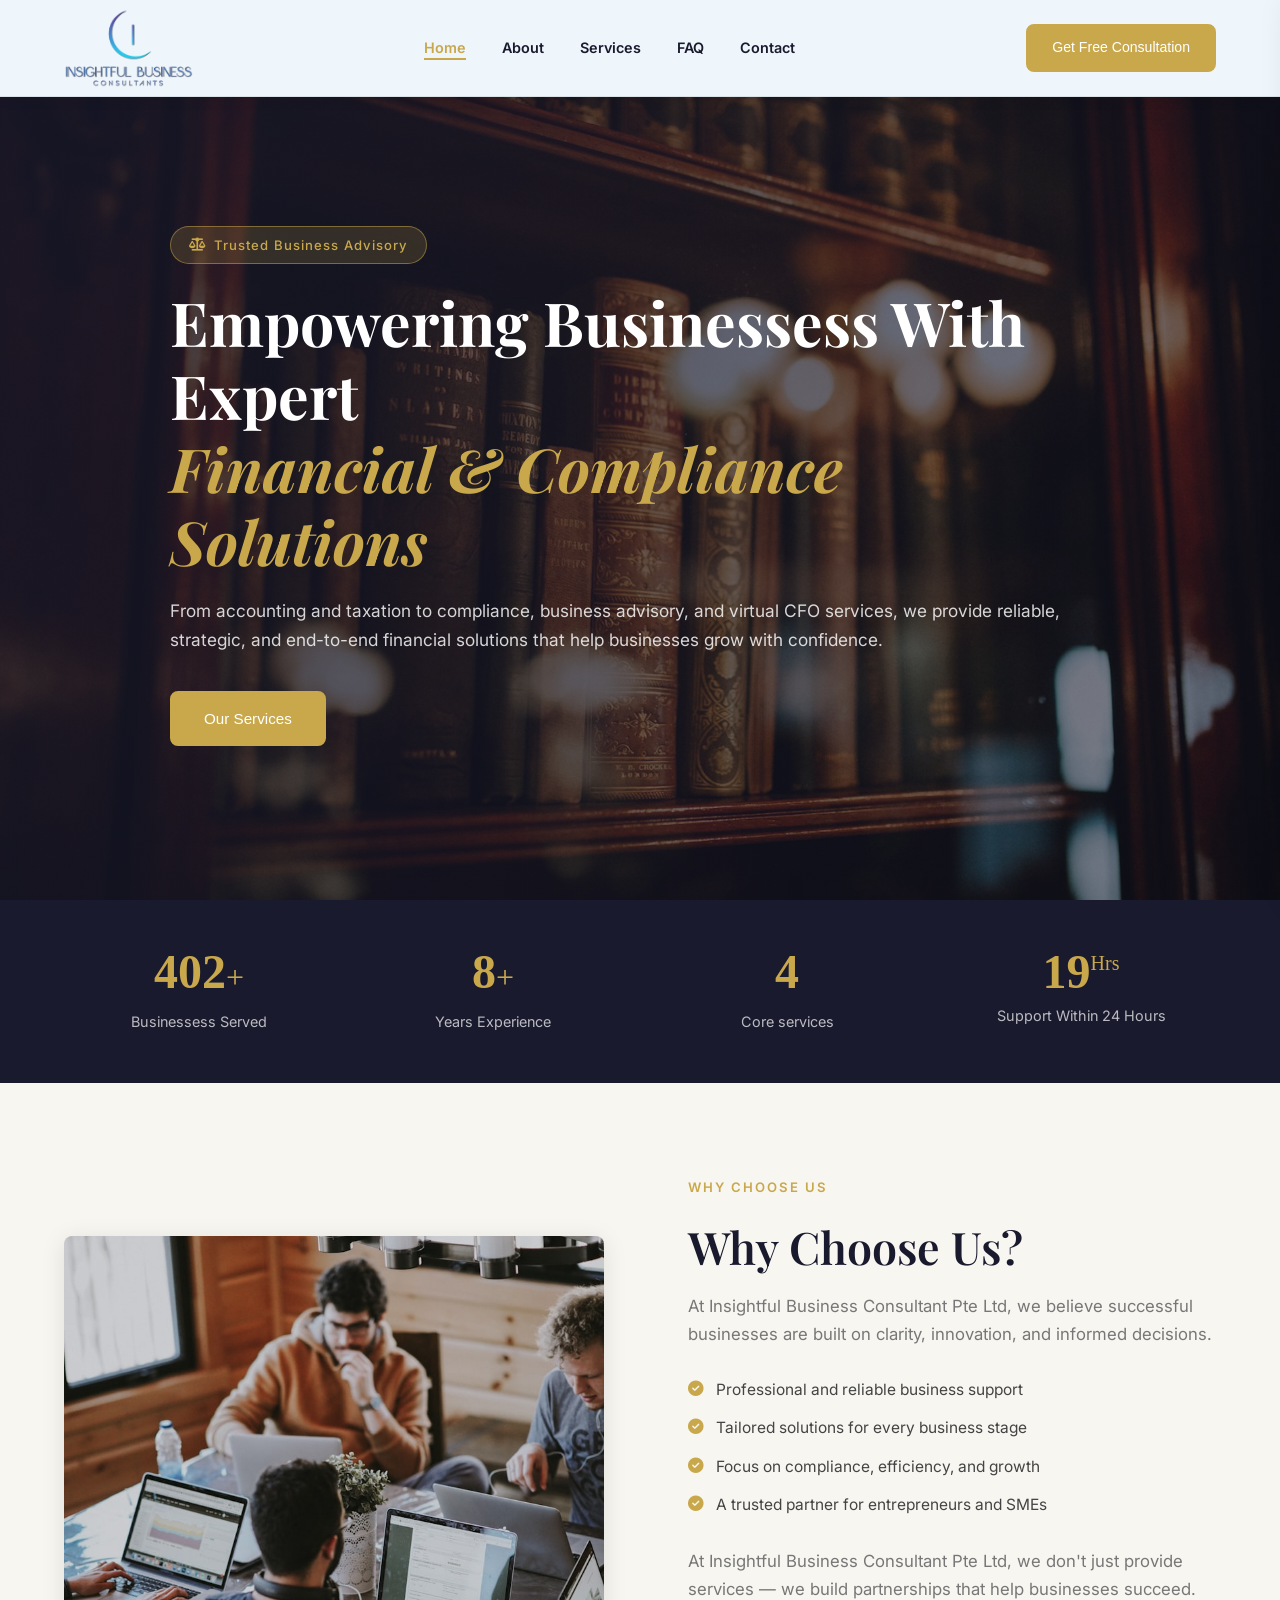
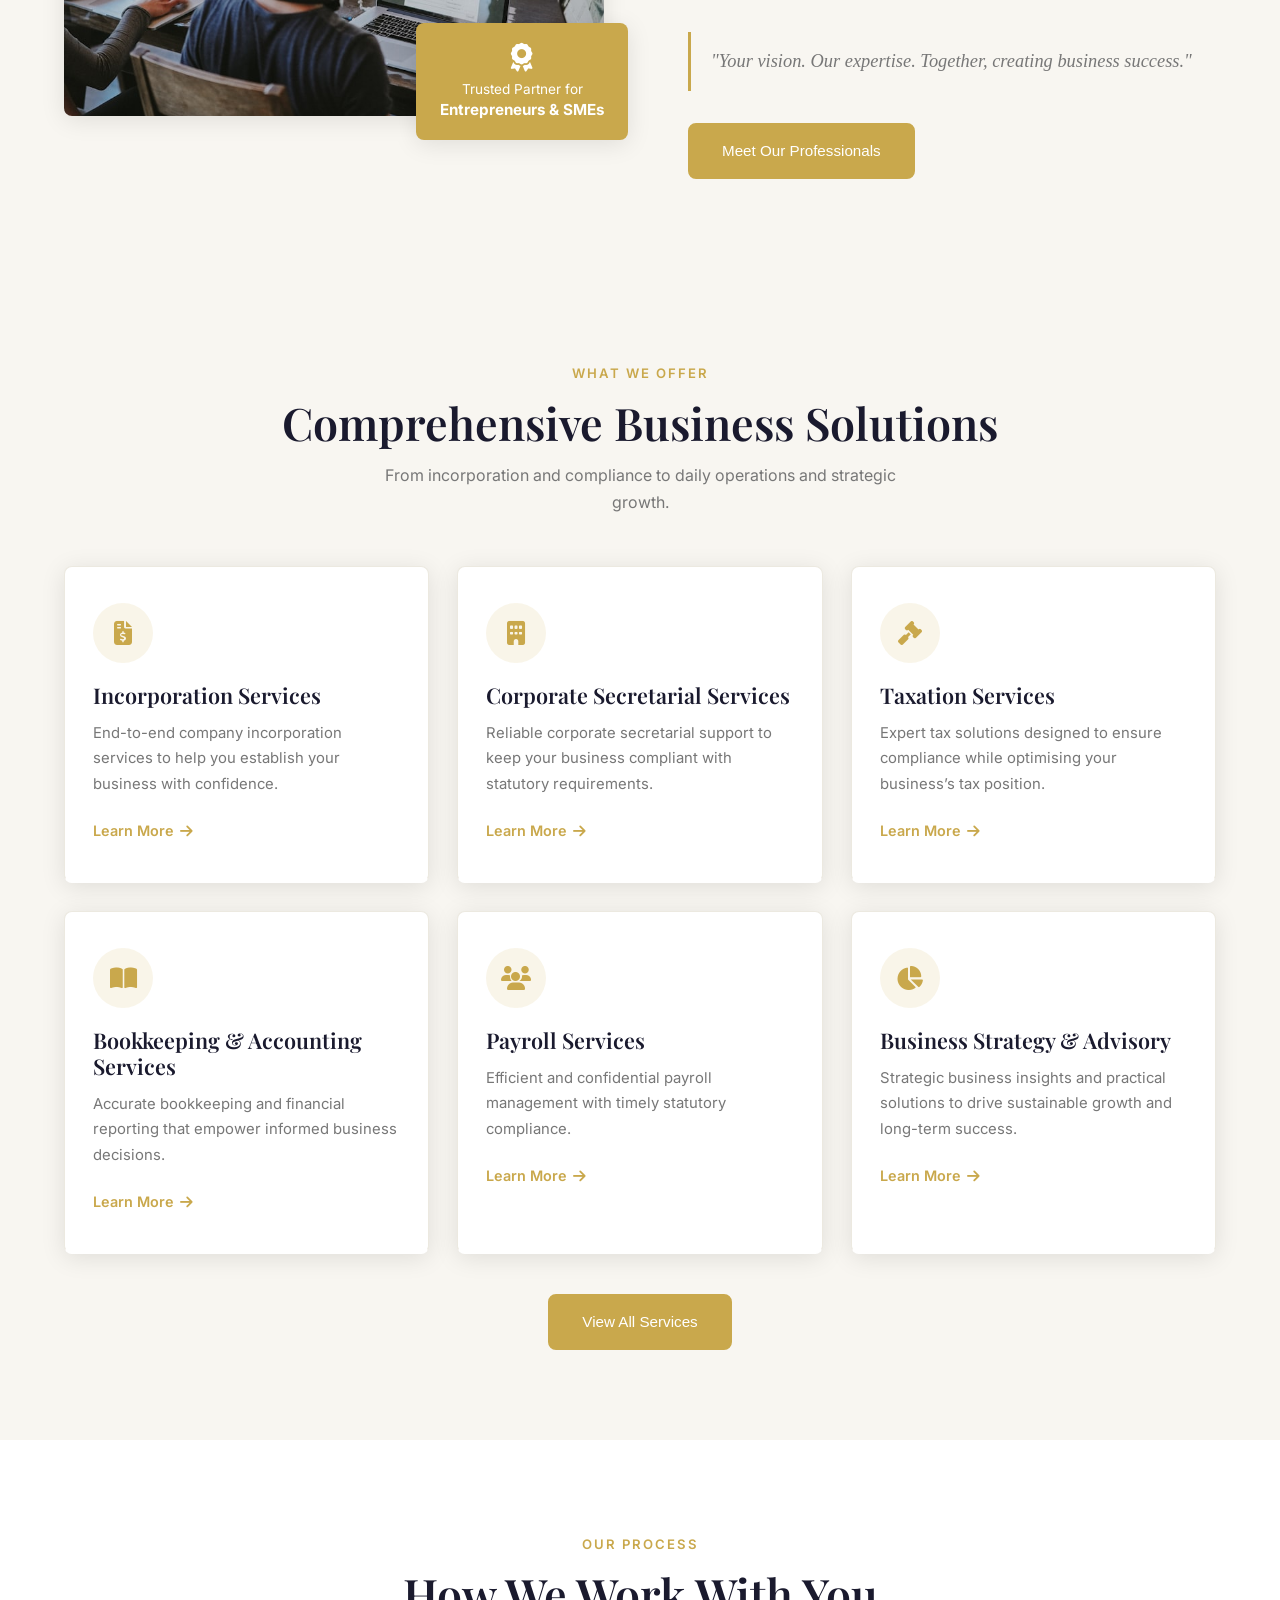
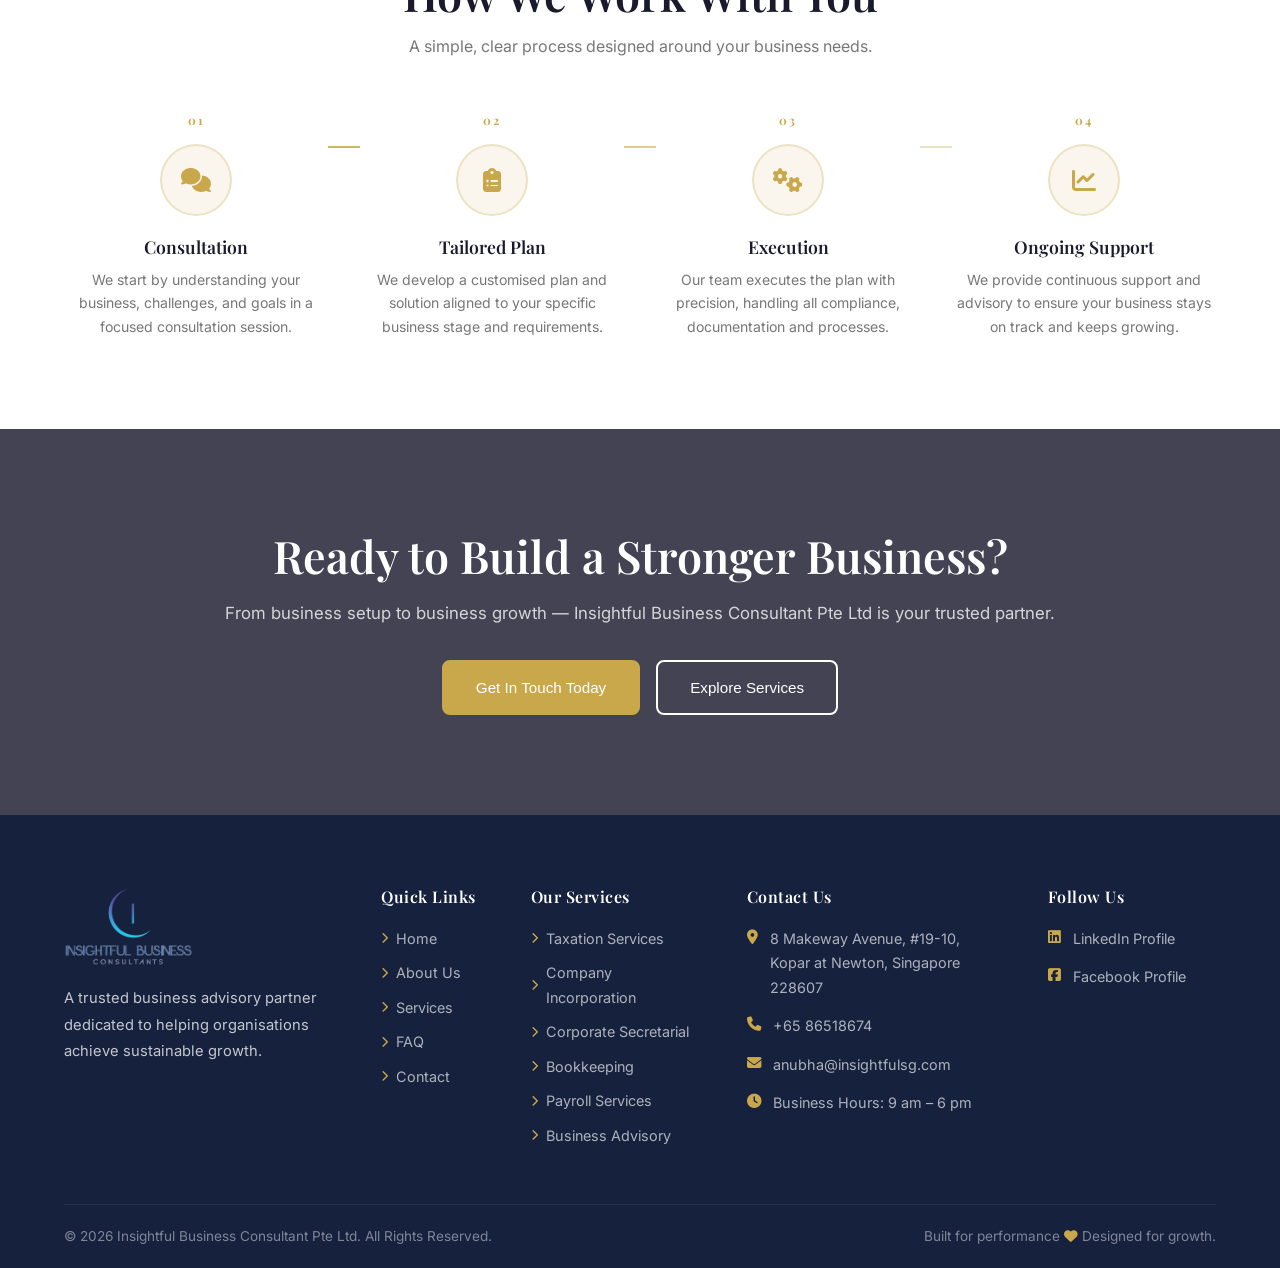
==== commit fc78aecc: "Add files via upload" ====
--- a/index.html
+++ b/index.html
@@ -39,7 +39,7 @@
         <header class="site-header" id="siteHeader" data-aos="fade-down"
             data-aos-duration="600" data-aos-once="true">
             <div class="container header-inner">
-                <a href="index.html"
+                <a href="https://sukantabyabortta.github.io/insightfulsg"
                     class="logo">
                     <img src="images/logo3.png"
                         alt="Insightful Business Consultant"
@@ -50,7 +50,7 @@
                 <nav class="main-nav" id="mainNav">
                     <ul class="nav-list">
                         <li><a
-                                href="index.html"
+                                href="https://sukantabyabortta.github.io/insightfulsg"
                                 class="nav-link active">Home</a></li>
                         <li><a href="about.html" class="nav-link">About</a></li>
                         <li><a href="services.html"
@@ -75,7 +75,7 @@
                         class="fa fa-times"></i></button>
                 <ul class="mobile-nav-list">
                     <li><a
-                            href="index.html"
+                            href="https://sukantabyabortta.github.io/insightfulsg"
                             class="active">Home</a></li>
                     <li><a href="about.html">About</a></li>
                     <li><a href="services.html">Services</a></li>
@@ -442,7 +442,8 @@
             <div class="container footer-grid">
                 <div class="footer-col footer-about" data-aos="fade-up"
                     data-aos-duration="700">
-                    <a href="index.html" class="footer-logo">
+                    <a href="https://sukantabyabortta.github.io/insightfulsg"
+                        class="footer-logo">
                         <img src="images/logo3.png" alt="Insightful BC"
                             onerror="this.style.display='none'; this.nextElementSibling.style.display='inline'">
                         <span class="logo-text-fallback"
@@ -465,7 +466,8 @@
                     data-aos-duration="700" data-aos-delay="100">
                     <h4>Quick Links</h4>
                     <ul>
-                        <li><a href="index.html"><i
+                        <li><a
+                                href="https://sukantabyabortta.github.io/insightfulsg"><i
                                     class="fa fa-chevron-right"></i>
                                 Home</a></li>
                         <li><a href="about.html"><i
